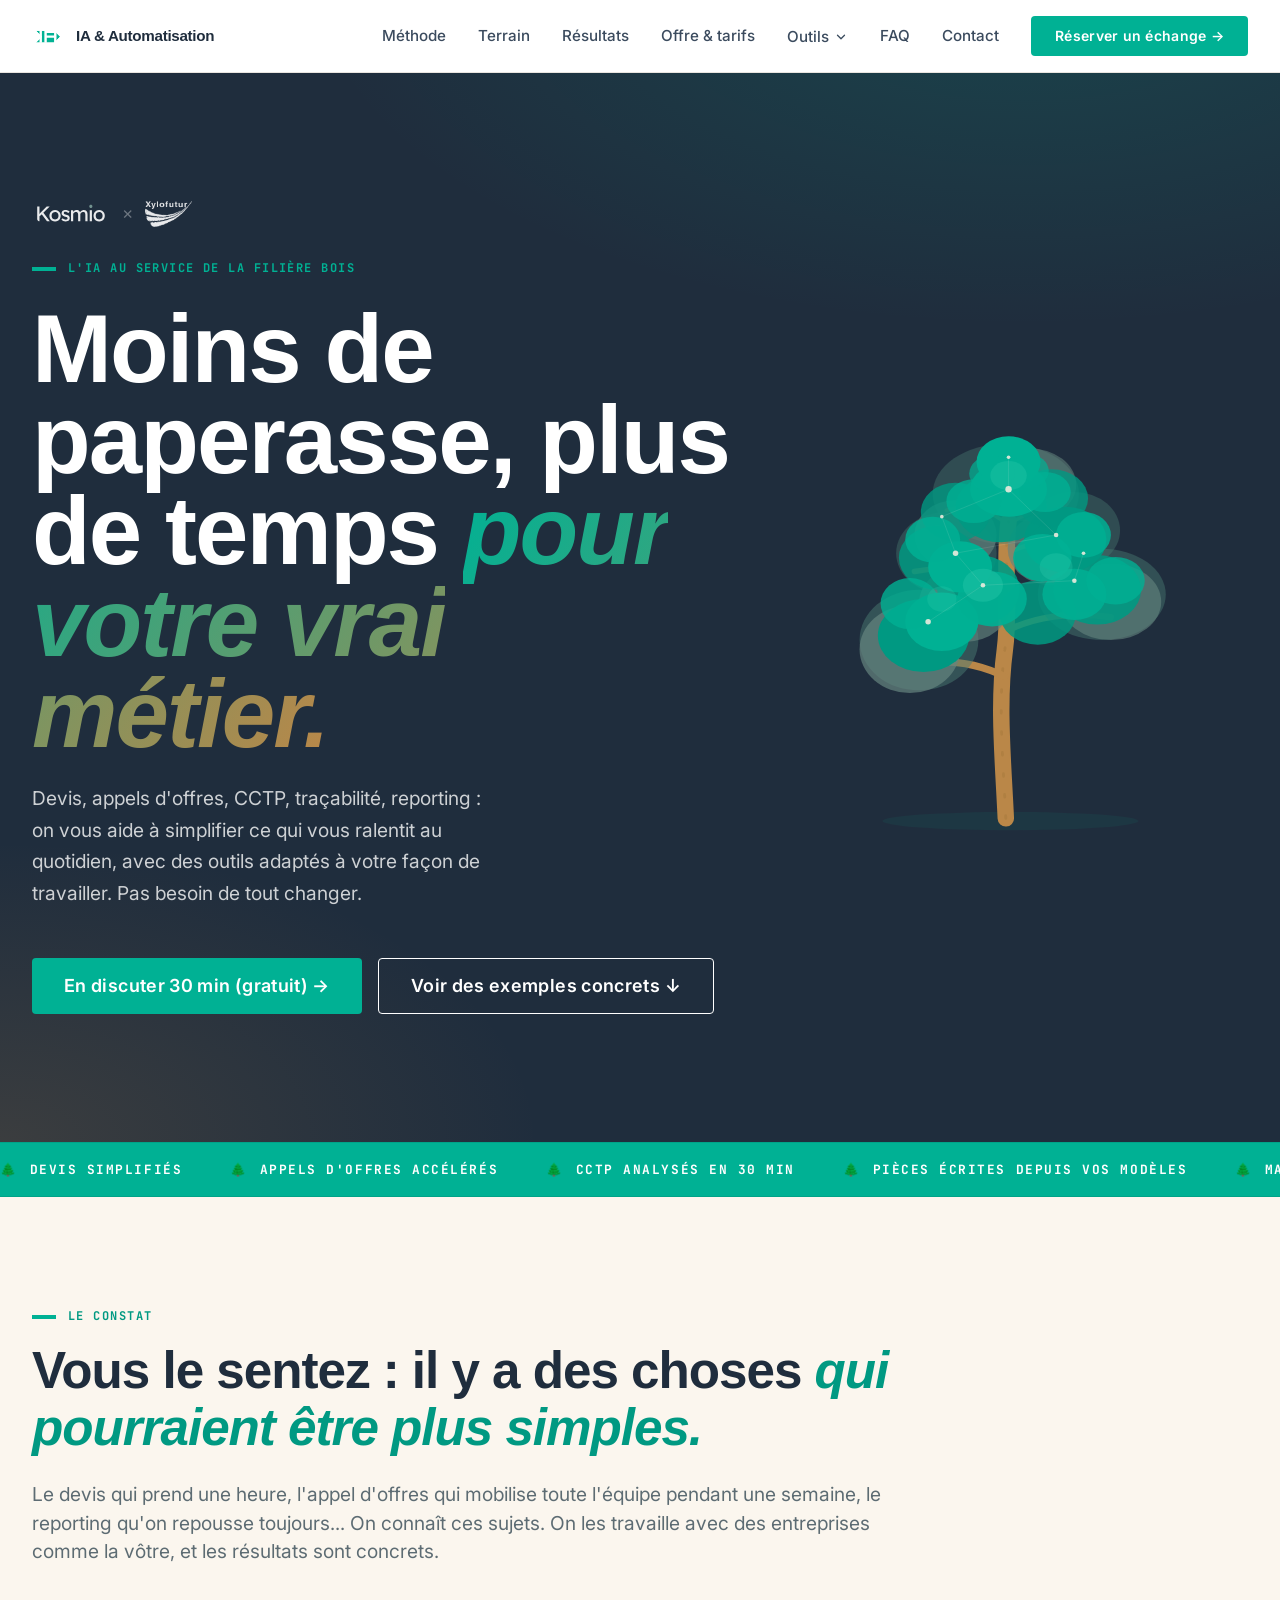
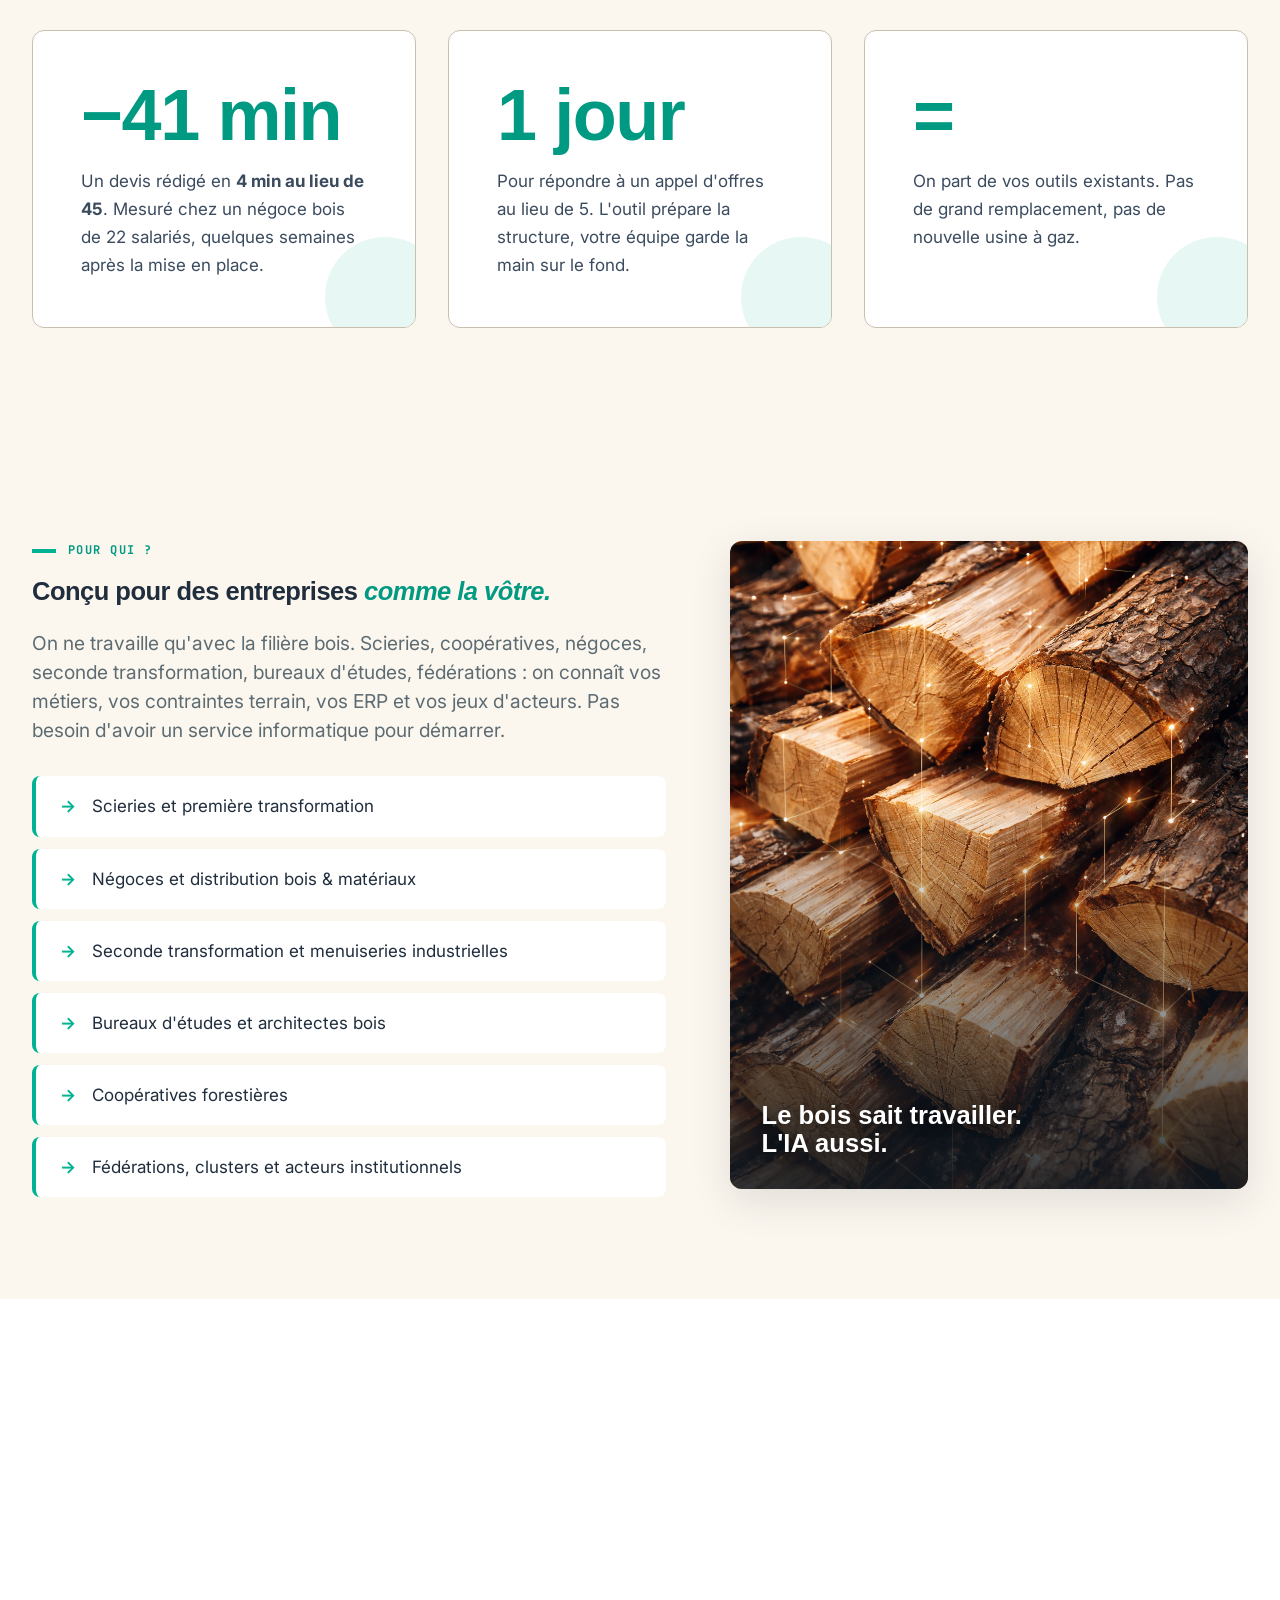
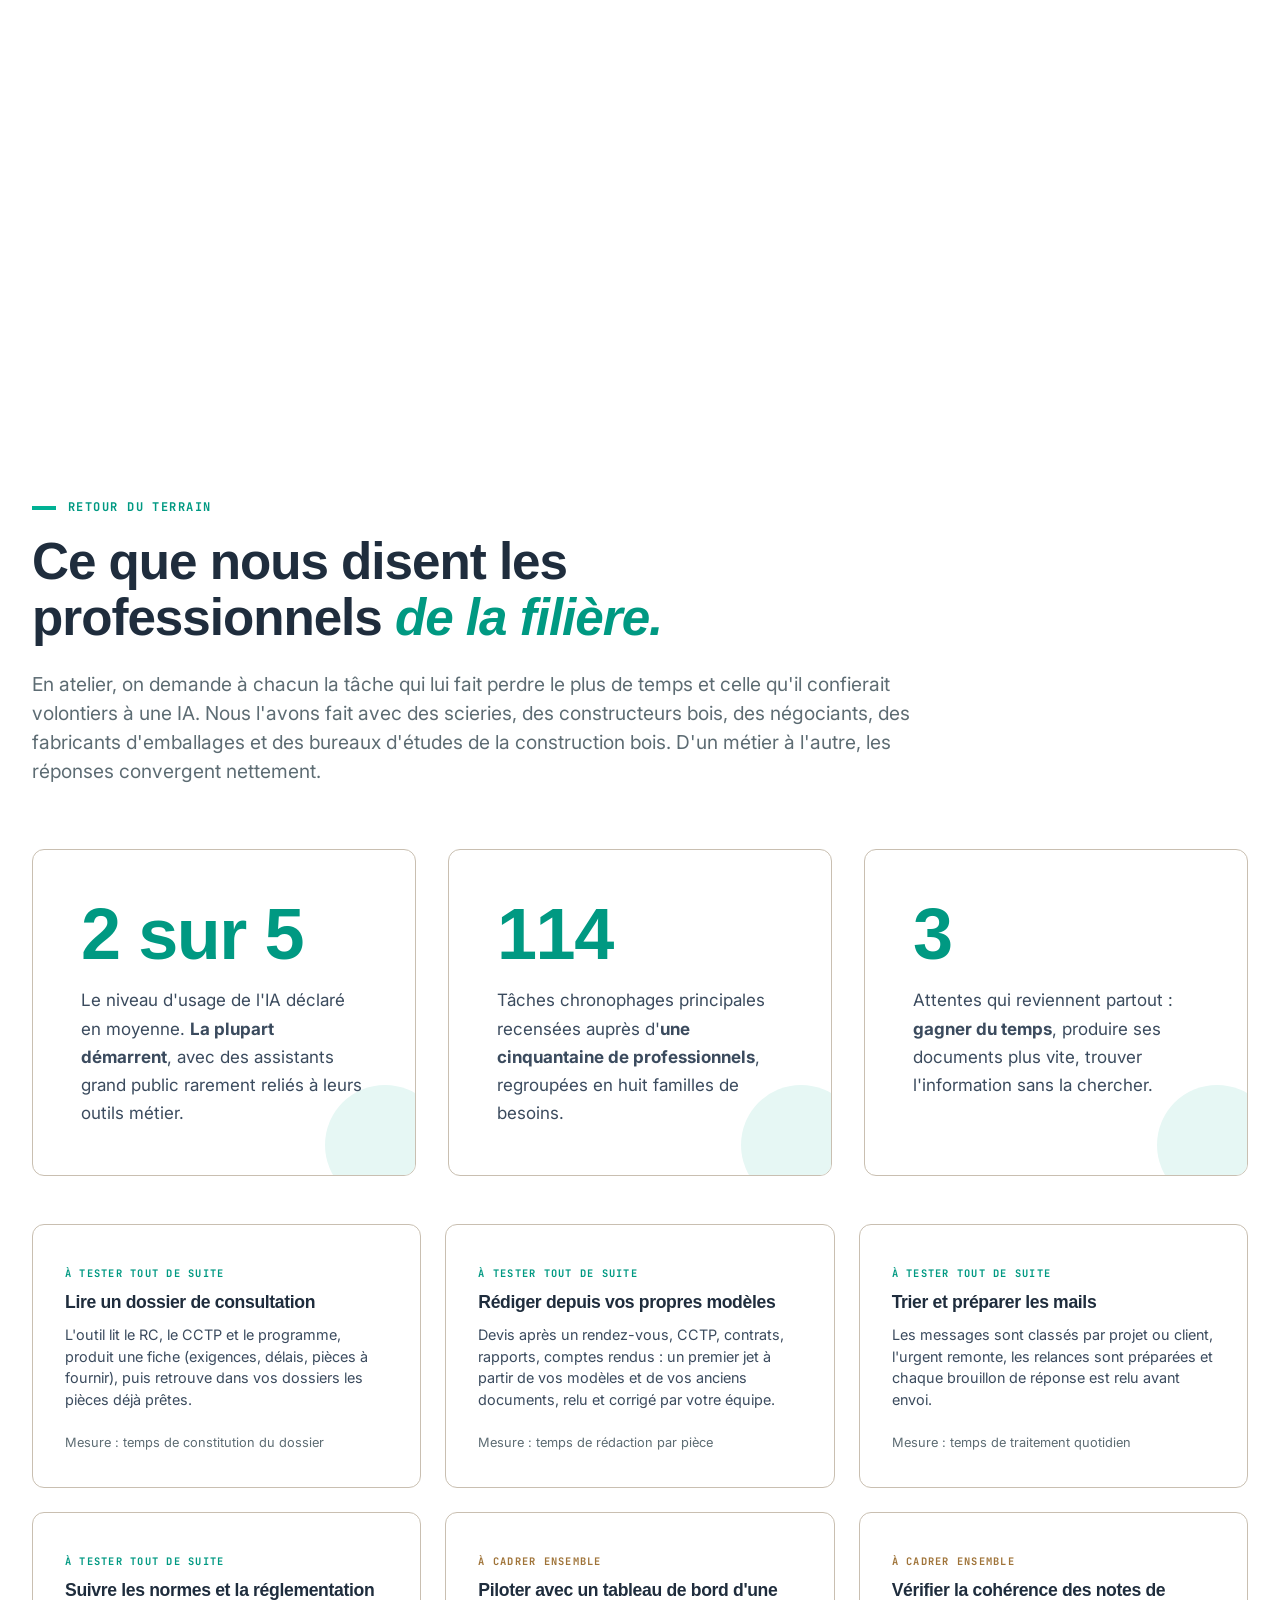
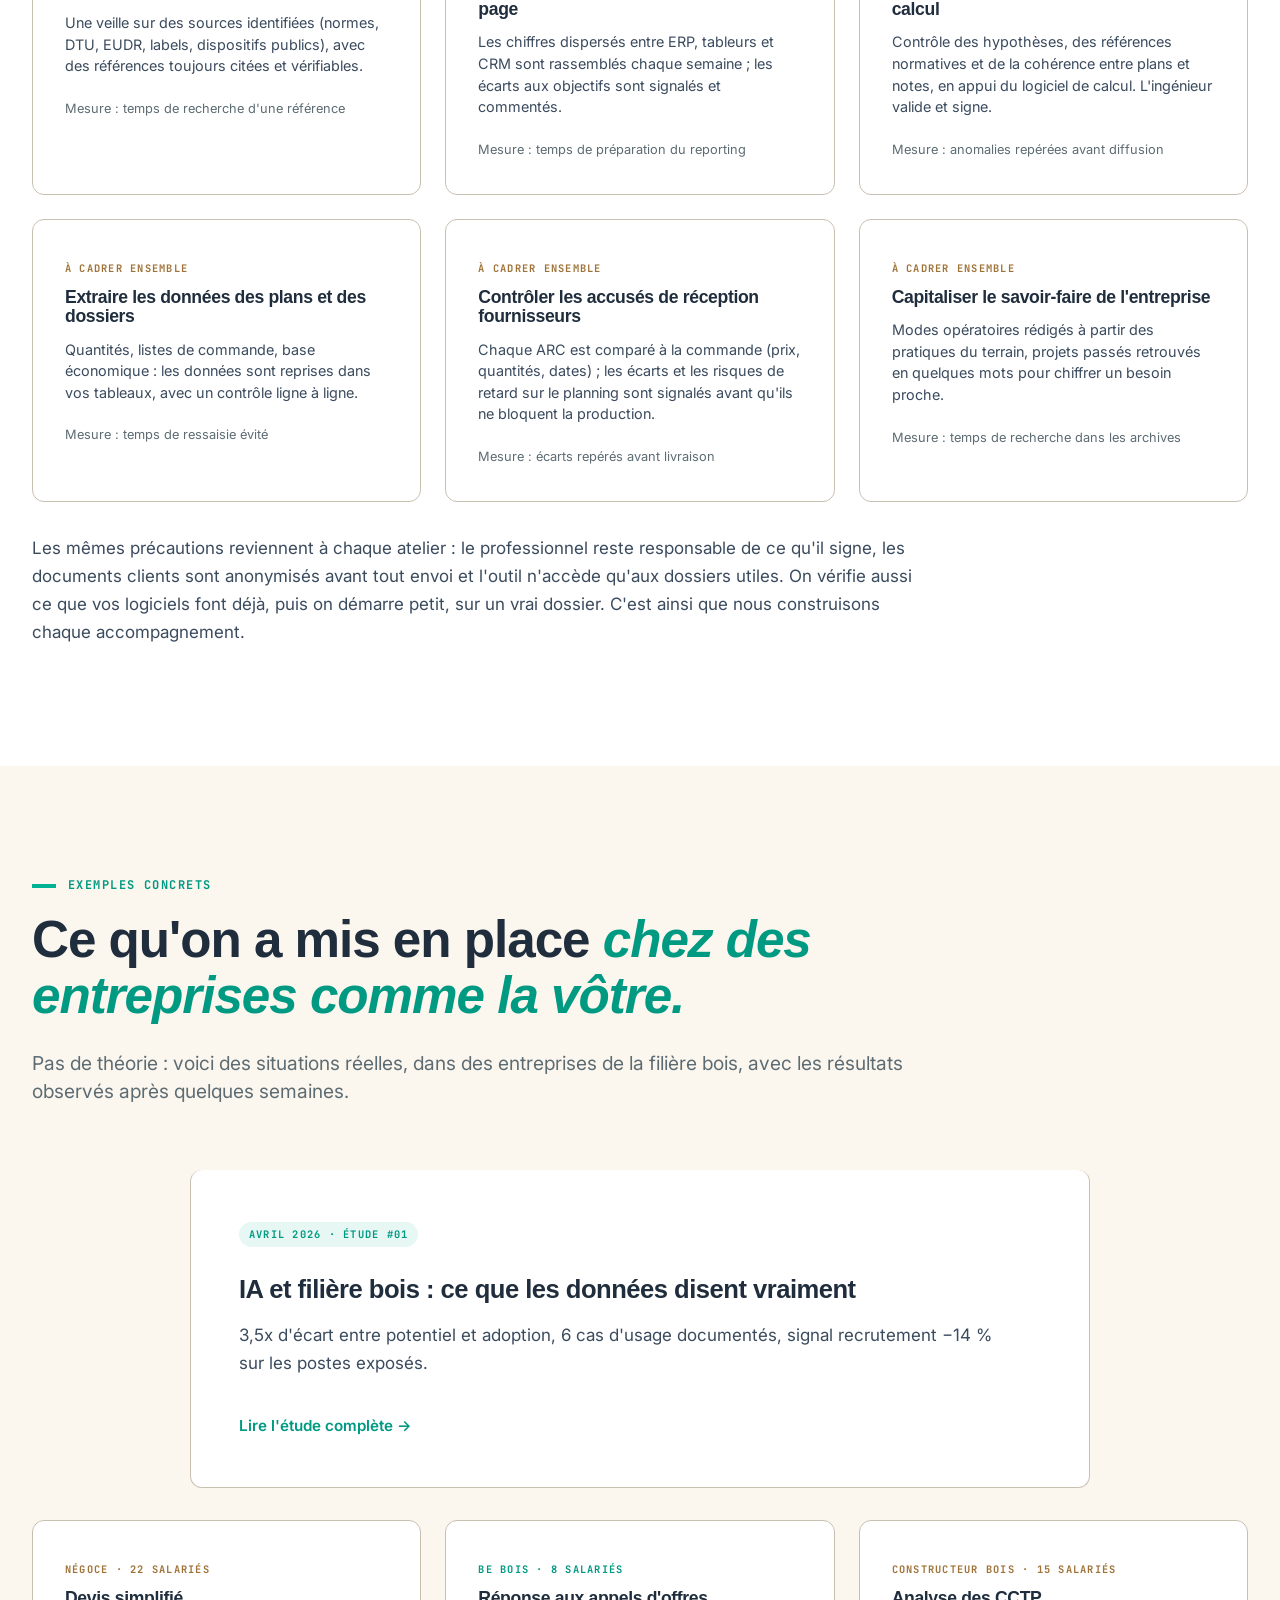
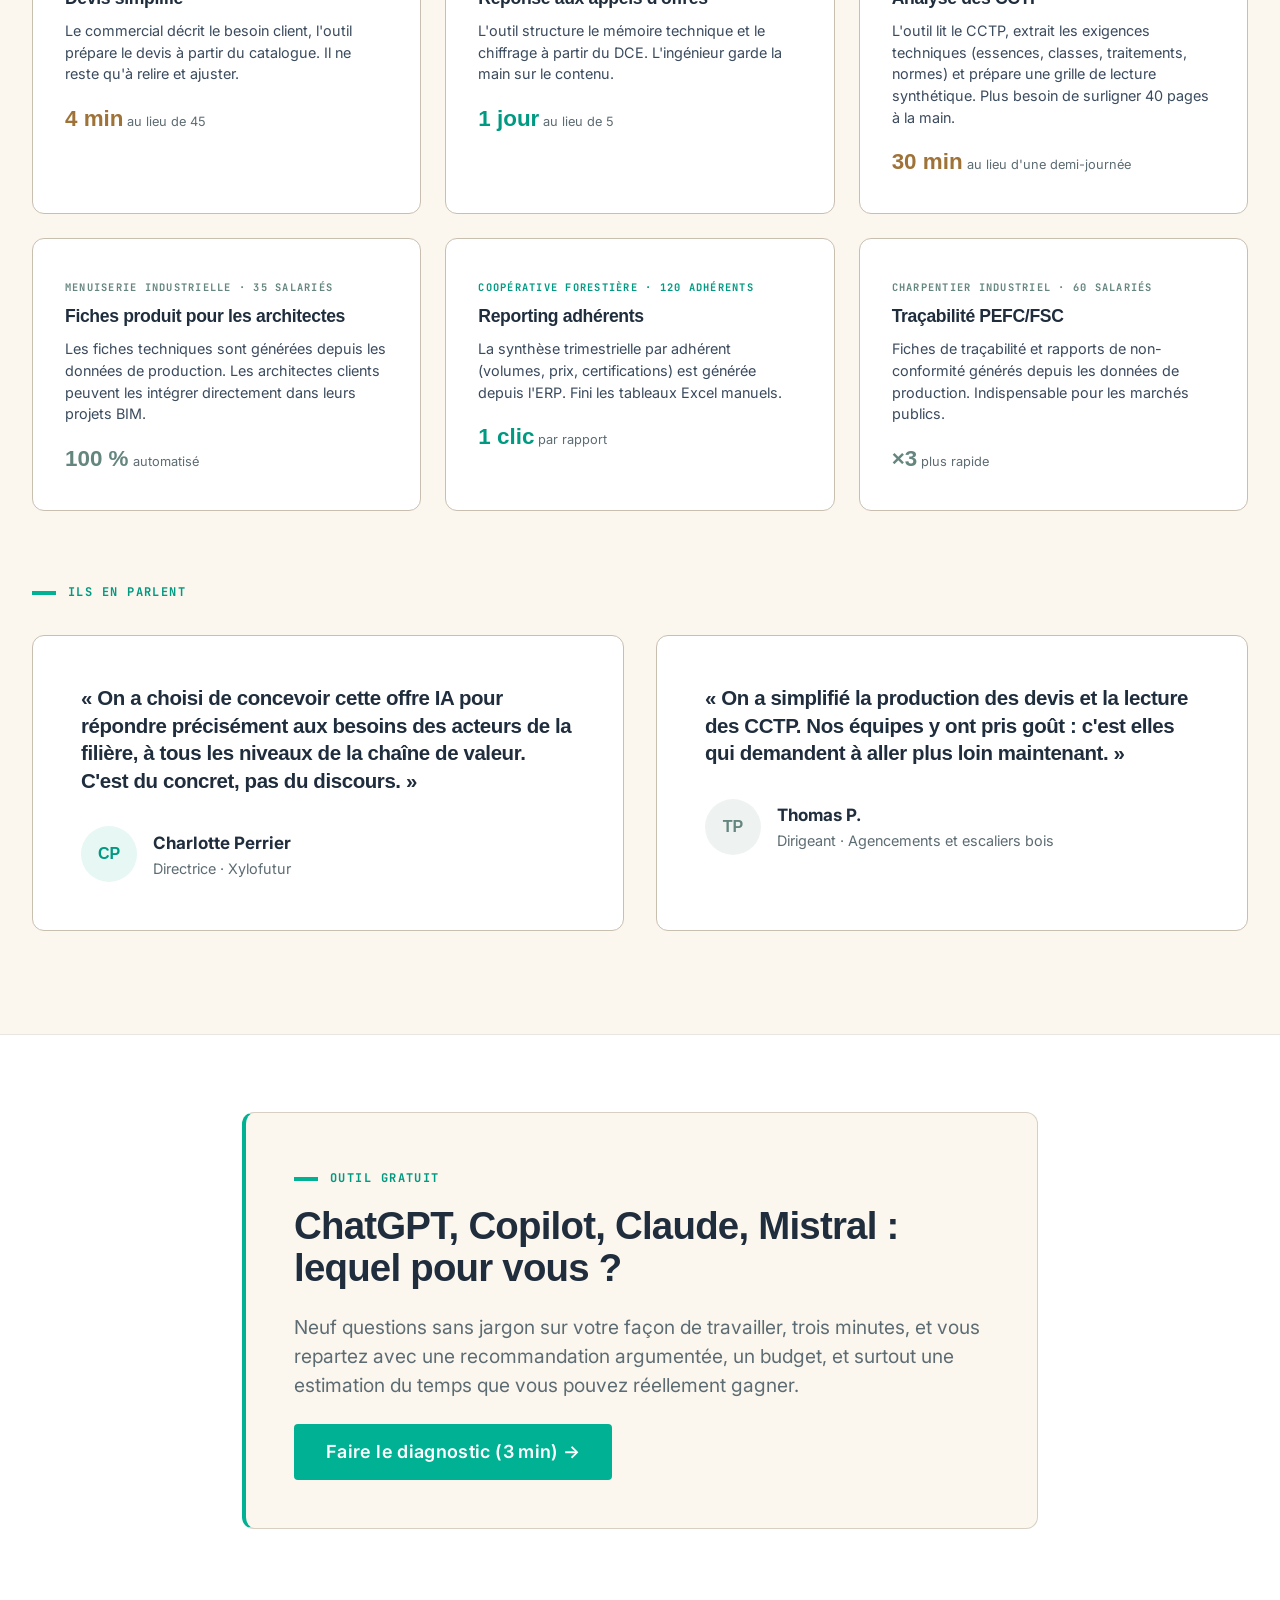
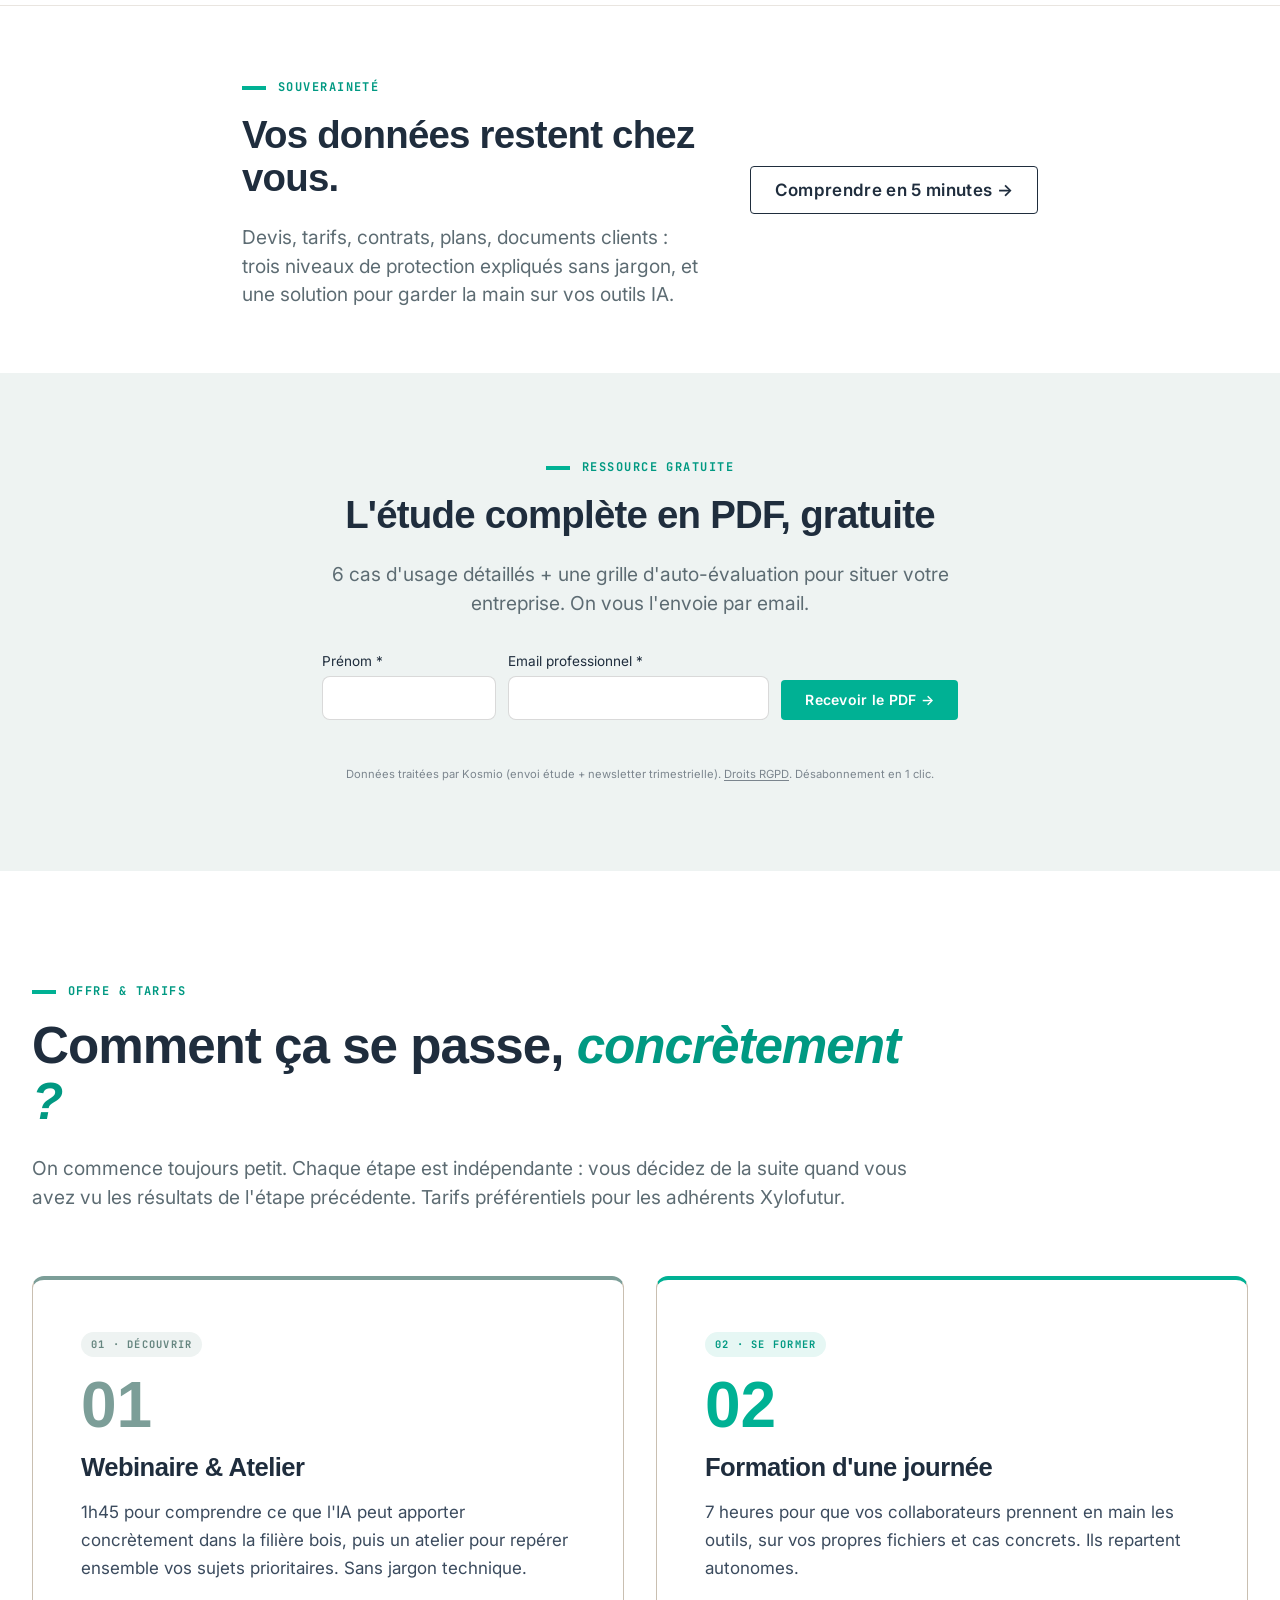
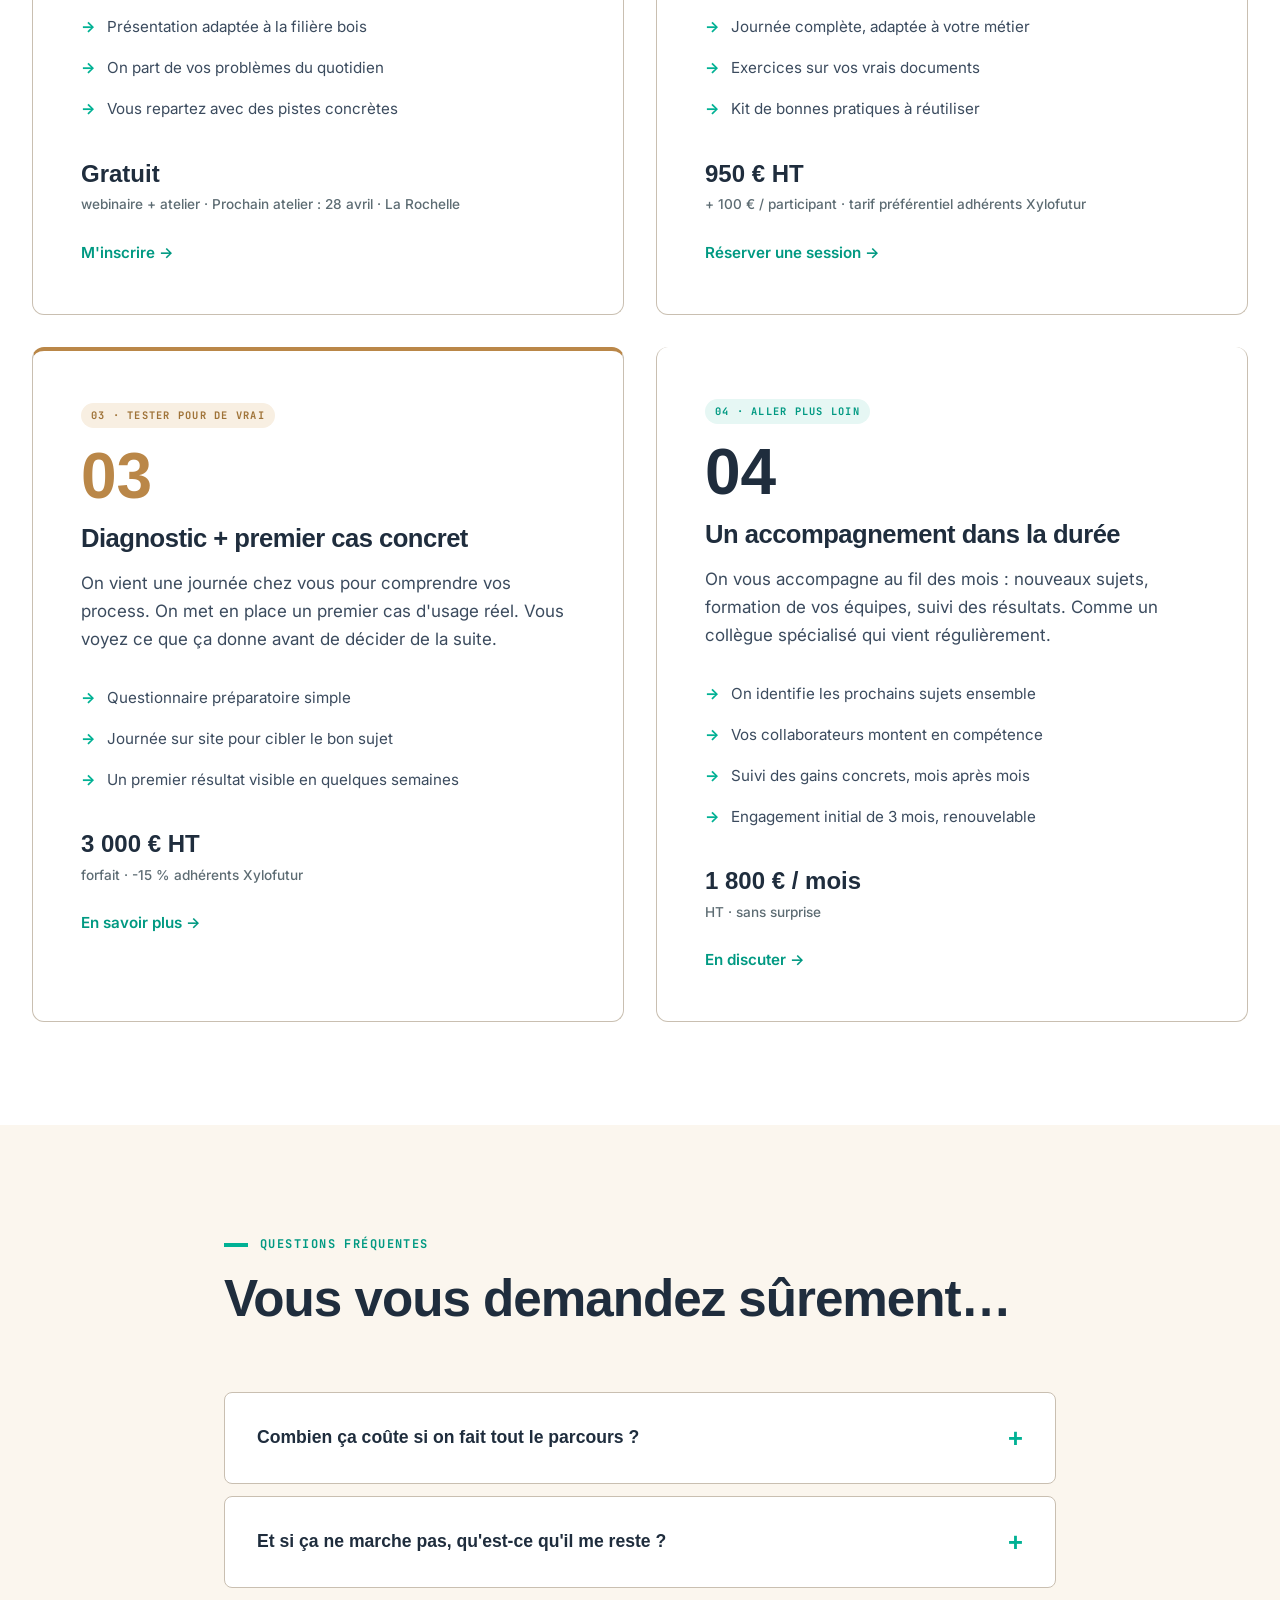
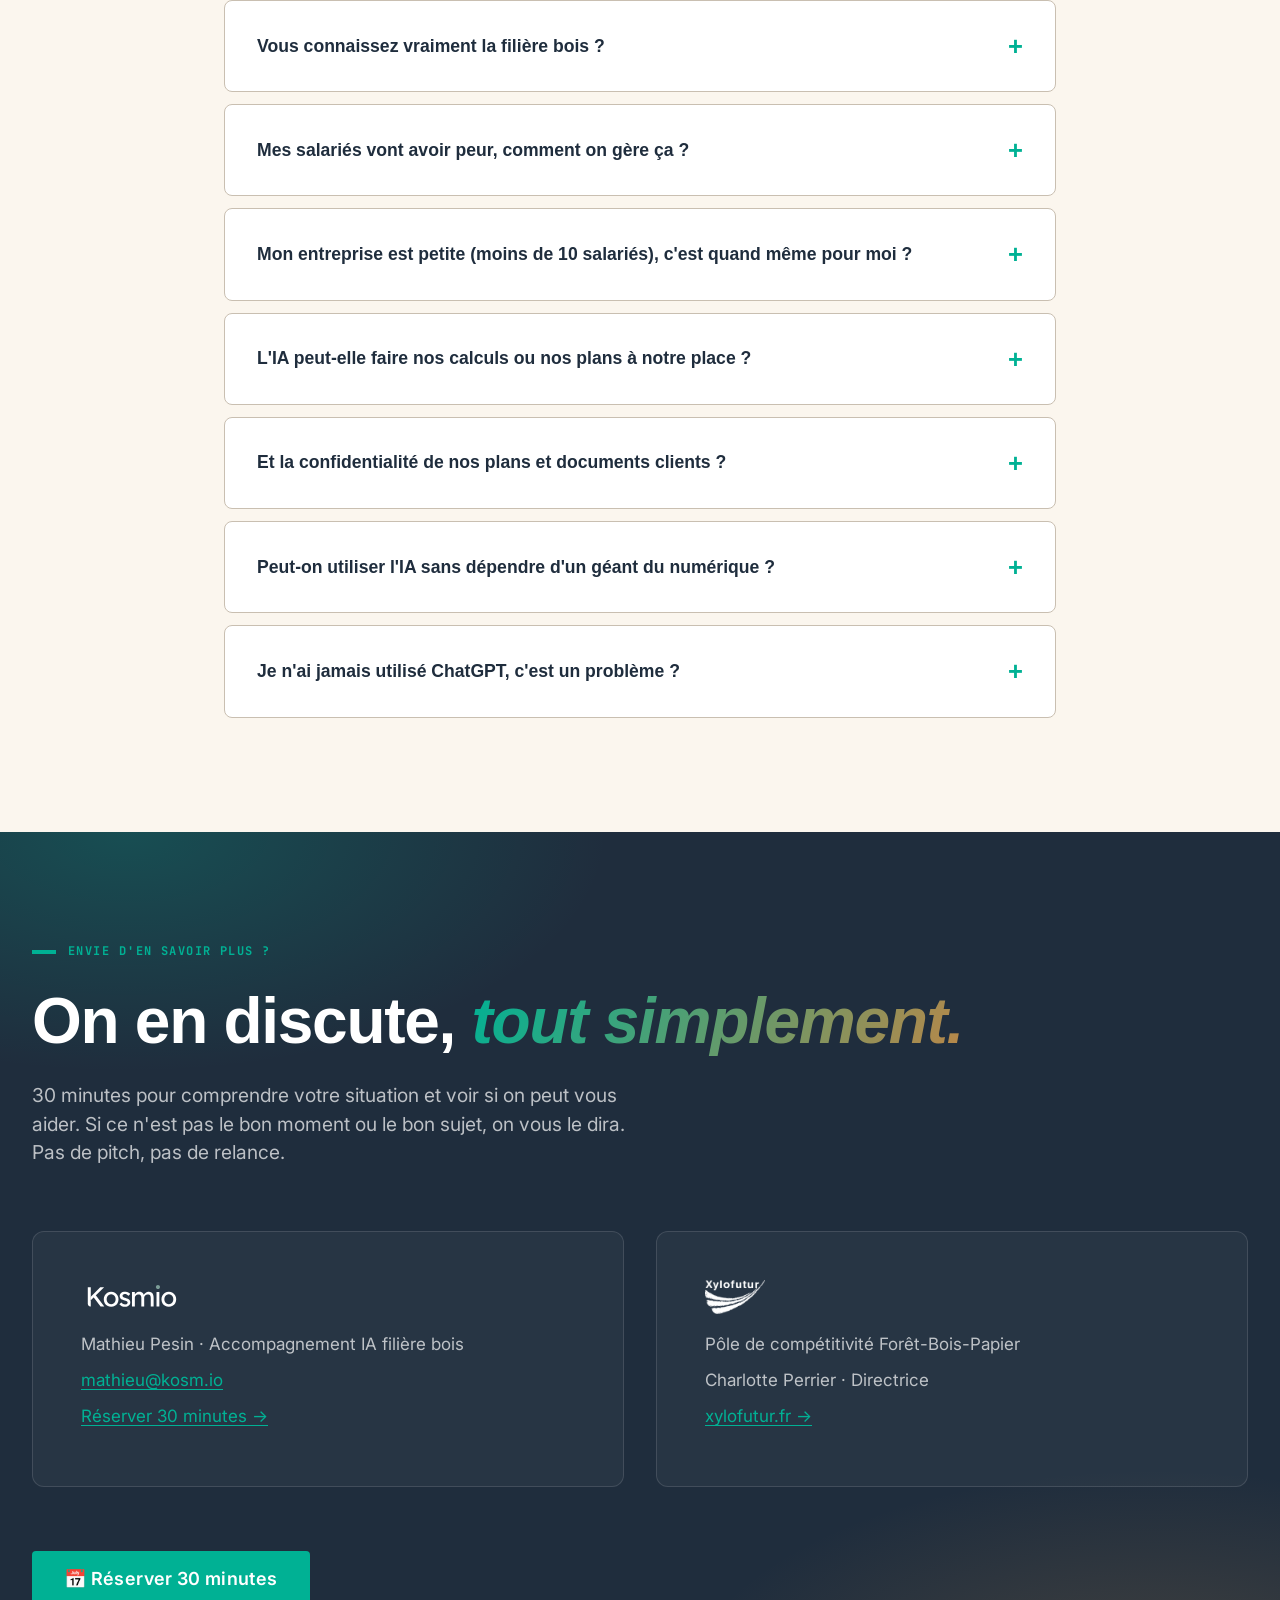
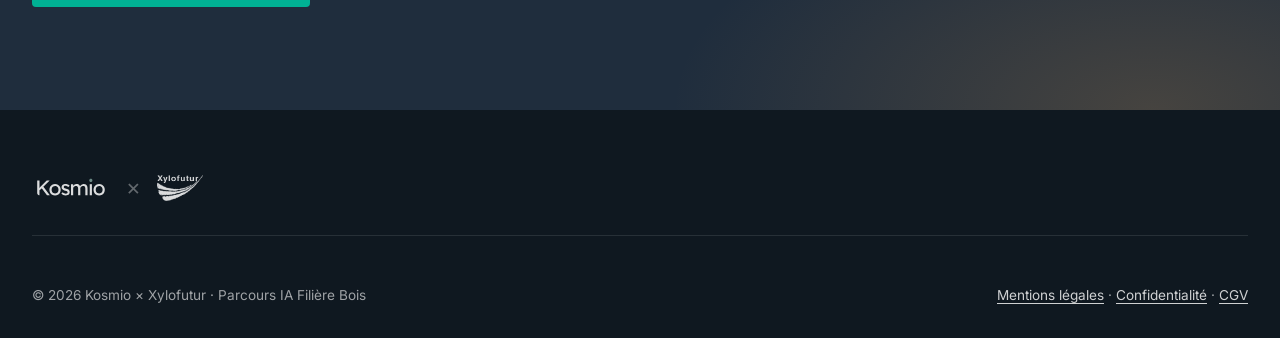
==== index.html @ 3b31ad5b "Menu Outils : Processotheque en dernier, apres Souverainete Co-Authored-By: Claude Opus 5.5 <noreply" ====
<!doctype html>
<html lang="fr">
<head>
<meta charset="utf-8" />
<meta name="viewport" content="width=device-width,initial-scale=1" />
<title>Parcours IA Filière Bois — Kosmio × Xylofutur</title>
<meta name="description" content="Vos devis en 4 min, vos appels d'offres en 1 jour. Un parcours IA en 4 étapes pour la filière bois : comprendre, former, diagnostiquer, déployer — sans jargon, à votre rythme, avec un ROI mesurable." />

<!-- OG / LinkedIn -->
<meta property="og:type" content="website" />
<meta property="og:title" content="Parcours IA Filière Bois — Kosmio × Xylofutur" />
<meta property="og:description" content="Vos devis en 4 min, vos appels d'offres en 1 jour. Un parcours IA concret pour les entreprises de la filière bois." />
<meta property="og:url" content="https://ia-automatisation.kosm.io/" />
<meta property="og:image" content="https://ia-automatisation.kosm.io/assets/og-cover.png" />
<meta property="og:locale" content="fr_FR" />
<meta name="twitter:card" content="summary_large_image" />
<link rel="canonical" href="https://ia-automatisation.kosm.io/" />

<!-- Favicon -->
<link rel="icon" href="assets/favicon.svg" type="image/svg+xml" />

<!-- Fonts -->
<link rel="preconnect" href="https://fonts.googleapis.com">
<link rel="preconnect" href="https://fonts.gstatic.com" crossorigin>
<link rel="stylesheet" href="https://fonts.googleapis.com/css2?family=Inter:wght@400;500;600;700&family=JetBrains+Mono:wght@600;700&display=swap">

<link rel="stylesheet" href="design-system/tokens.css" />
<style>
  /* ============ Layout helpers ============ */
  .wrap { max-width: var(--container-xl); margin-inline:auto; padding-inline: var(--gutter-mobile); }
  @media (min-width:768px){ .wrap{ padding-inline: var(--gutter-tablet);} }
  @media (min-width:1024px){ .wrap{ padding-inline: var(--gutter-desktop);} }

  /* ============ Header ============ */
  header.site {
    position: sticky; top:0; z-index:50;
    background: rgba(255,255,255,0.85);
    backdrop-filter: saturate(180%) blur(12px);
    border-bottom: 1px solid rgba(201,191,177,0.4);
  }
  header.site .wrap { display:flex; align-items:center; justify-content:space-between; height:72px; }
  .brand { display:flex; align-items:center; gap:var(--space-3); text-decoration:none;}
  .brand-logo { height:32px; width:auto; display:block; }
  .brand-name { font-family:var(--font-display); font-weight:700; font-size:.95rem; color:var(--ink-900); letter-spacing:var(--tracking-tight); }

  /* ============ SR only ============ */
  .sr-only { position:absolute; width:1px; height:1px; padding:0; margin:-1px; overflow:hidden; clip:rect(0,0,0,0); white-space:nowrap; border:0; }

  /* ============ Sticky CTA mobile ============ */
  .sticky-cta {
    position:fixed; bottom:0; left:0; right:0; z-index:40;
    background: var(--ink-900); padding: var(--space-3) var(--space-4);
    transform: translateY(100%); transition: transform .3s var(--ease-out);
    display:flex; justify-content:center; align-items:center;
    box-shadow: 0 -4px 20px rgba(0,0,0,0.15);
  }
  .sticky-cta.visible { transform: translateY(0); }
  .sticky-cta .btn { width:100%; max-width:400px; justify-content:center; }
  @media (min-width:1024px){ .sticky-cta { display:none; } }

  /* ============ Cas d'usage grid ============ */
  .uc-grid {
    display:grid; gap:var(--space-5);
    grid-template-columns: 1fr;
  }
  @media (min-width:600px){ .uc-grid { grid-template-columns: repeat(2, 1fr); } }
  @media (min-width:1000px){ .uc-grid { grid-template-columns: repeat(3, 1fr); } }
  .uc-card {
    background:#fff; border:1px solid var(--grey-300); border-radius:var(--radius-lg);
    padding:var(--space-6);
    transition: transform .3s var(--ease-out), box-shadow .3s var(--ease-out);
  }
  .uc-card:hover { transform:translateY(-3px); box-shadow:var(--shadow-md); }
  .uc-card__label {
    font-family:var(--font-mono); font-size:.65rem; font-weight:700;
    text-transform:uppercase; letter-spacing:var(--tracking-mono);
  }
  .uc-card__title {
    font-family:var(--font-display); font-size:1.1rem; font-weight:700;
    margin:var(--space-2) 0 var(--space-3);
  }
  .uc-card__desc {
    font-size:.9rem; color:var(--ink-700); line-height:1.5;
    margin:0 0 var(--space-4);
  }
  .uc-card__metric {
    font-family:var(--font-display); font-weight:700; font-size:1.4rem;
  }
  .uc-card__unit { font-size:.8rem; color:var(--grey-600); }

  /* ============ Testimonial grid inside proof ============ */
  @media (min-width:900px){ .testimonial-grid { grid-template-columns: 1fr 1fr !important; } }

  /* ============ HERO ============ */
  .hero {
    position:relative; overflow:hidden;
    background: radial-gradient(1200px 600px at 80% -10%, rgba(0,177,148,0.18), transparent 60%),
                radial-gradient(900px 500px at 0% 100%, rgba(186,135,72,0.18), transparent 60%),
                var(--ink-900);
    color: var(--white);
    padding-block: clamp(4rem, 10vw, 9rem);
  }
  .hero .wrap { position:relative; z-index:2; display:grid; gap:var(--space-7); grid-template-columns:1fr;}
  @media (min-width:1024px){ .hero .wrap { grid-template-columns: 1.4fr .9fr; align-items:center;} }
  .hero .eyebrow { color: var(--xf-green-500); }
  .hero .eyebrow::before { background: var(--xf-green-500); }
  .hero-logos { display:flex; align-items:center; gap:var(--space-3); margin-bottom:var(--space-5); }
  .hero-logos img { height:26px; width:auto; display:block; opacity:.9; }
  .hero-logos .x { color: rgba(255,255,255,0.35); font-size:.85rem; }
  .hero h1 {
    color: var(--white);
    font-size: var(--text-display-1);
    line-height: var(--lh-display);
    letter-spacing: var(--tracking-tight);
    margin: var(--space-5) 0 var(--space-5);
  }
  .hero h1 em {
    font-style: italic;
    color: var(--xf-green-500);
    background: linear-gradient(120deg, var(--xf-green-500), var(--xf-gold-500));
    -webkit-background-clip: text; background-clip: text; -webkit-text-fill-color: transparent;
  }
  .hero p.lead {
    font-size: var(--text-lead);
    color: rgba(255,255,255,0.78);
    max-width: 38ch;
    margin: 0 0 var(--space-7);
  }
  .hero .ctas { display:flex; flex-wrap:wrap; gap:var(--space-4);}
  .hero .signature { margin-top: var(--space-7); font-family:var(--font-mono); font-size:.75rem; color: rgba(255,255,255,0.55); letter-spacing:var(--tracking-mono); text-transform:uppercase;}
  .hero .signature b { color: var(--xf-gold-500); }

  /* ===== Tree art ===== */
  .tree {
    position: relative; width:100%; aspect-ratio: 1/1; max-width:480px; margin-inline:auto;
  }
  .tree svg { width:100%; height:100%; overflow: visible;}
  .leaf {
    transform-origin: center;
    animation: sway 8s var(--ease-in-out) infinite;
  }
  .leaf:nth-child(2n){ animation-duration: 10s; animation-delay:-2s;}
  .leaf:nth-child(3n){ animation-duration: 12s; animation-delay:-4s;}
  .leaf:nth-child(5n){ animation-duration: 9s; animation-delay:-1s;}
  @keyframes sway {
    0%,100% { transform: translateY(0) rotate(0); }
    50%     { transform: translateY(-4px) rotate(1.5deg); }
  }

  /* ============ Marquee ============ */
  .marquee {
    background: var(--xf-green-500); color:#fff;
    padding: var(--space-4) 0;
    overflow:hidden; border-block: 1px solid rgba(0,0,0,0.08);
  }
  .marquee__track {
    display:flex; gap: var(--space-7); white-space:nowrap;
    animation: scroll 35s linear infinite;
    font-family: var(--font-mono); font-weight:700; text-transform:uppercase; letter-spacing: var(--tracking-mono); font-size:.8rem;
  }
  .marquee__track span::before { content:"🌲"; margin-right: var(--space-3); }
  @keyframes scroll { from{transform:translateX(0)} to{transform:translateX(-50%)} }

  /* ============ Sections common ============ */
  section { padding-block: clamp(4rem, 8vw, 8rem); }
  .section-head { max-width: 56rem; margin-bottom: var(--space-8); }
  .section-head h2 { font-size: var(--text-h1); margin-top: var(--space-4); }
  .section-head h2 em, h2 em { font-style: italic; color: var(--xf-green-600); }
  .level-card--featured { /* same size as others in 2x2 grid */ }

  /* ============ Accroche souveraineté ============ */
  .teaser { display:grid; gap: var(--space-5); align-items:center; }
  @media (min-width:768px){ .teaser { grid-template-columns: 1fr auto; gap: var(--space-7); } }
  .teaser .btn { justify-self:start; white-space:nowrap; }

  /* ============ Stats (pourquoi maintenant) ============ */
  .why { background: var(--xf-sand-100); }
  .stats { display:grid; gap: var(--space-6); grid-template-columns:1fr; }
  @media (min-width:768px){ .stats { grid-template-columns: repeat(3, 1fr);} }
  .stat {
    background:#fff; border:1px solid var(--grey-300); border-radius: var(--radius-lg);
    padding: var(--space-7); position:relative; overflow:hidden;
    transition: transform .3s var(--ease-out), box-shadow .3s var(--ease-out);
  }
  .stat:hover { transform: translateY(-4px); box-shadow: var(--shadow-lg); }
  .stat::after {
    content:""; position:absolute; right:-30px; bottom:-30px; width:120px;height:120px;
    background: var(--xf-green-50); border-radius:50%;
  }
  .stat .num {
    font-family: var(--font-display); font-weight:700; color: var(--xf-green-600);
    font-size: clamp(3rem, 6vw, 4.5rem); line-height:1; letter-spacing: var(--tracking-tight);
    position:relative; z-index:1;
  }
  .stat p { position:relative; z-index:1; color: var(--ink-700); margin: var(--space-4) 0 0;}

  /* ============ Levels ============ */
  .levels-grid { display:grid; gap: var(--space-6); grid-template-columns:1fr; }
  @media (min-width:768px){ .levels-grid { grid-template-columns: repeat(2, 1fr);} }
  .level-card {
    background:#fff;
    transition: transform .35s var(--ease-out), box-shadow .35s var(--ease-out);
  }
  .level-card .badge {
    display:inline-block; padding: 4px 10px; border-radius: var(--radius-pill);
    font-family: var(--font-mono); font-size:.65rem; font-weight:700; text-transform:uppercase;
    letter-spacing: var(--tracking-mono); margin-bottom: var(--space-4);
    background: var(--xf-green-50); color: var(--xf-green-600);
  }
  .level-card[data-level="1"] .badge { background: var(--km-sage-50); color: var(--km-sage-600); }
  .level-card[data-level="3"] .badge { background: var(--xf-gold-50); color: var(--xf-gold-600); }
  .level-card h3 { font-size: var(--text-h3); margin-bottom: var(--space-3); }
  .level-card p { color: var(--ink-700); margin-bottom: var(--space-5);}
  .level-card .price { font-family: var(--font-display); font-weight:700; font-size: 1.5rem; color: var(--ink-900);}
  .level-card .price small { font-family: var(--font-body); font-weight:500; font-size:.85rem; color: var(--grey-600); display:block;}
  .level-card ul { list-style:none; padding:0; margin: var(--space-5) 0; }
  .level-card ul li { display:flex; align-items:flex-start; gap:var(--space-3); padding:var(--space-2) 0; color: var(--ink-700); font-size:.95rem;}
  .level-card ul li::before { content:"→"; flex:none; color: var(--xf-green-500); font-weight:700;}
  .level-card .cta { margin-top: var(--space-5); display:inline-flex; align-items:center; gap:var(--space-3);
                     color: var(--xf-green-600); font-weight:600; text-decoration:none; font-size:.95rem;}
  .level-card .cta:hover { color: var(--xf-green-500); }

  /* ============ Pour qui ============ */
  .for-who { background: var(--xf-sand-100); }
  .for-who .grid { display:grid; gap: var(--space-8); grid-template-columns:1fr; align-items:center;}
  @media (min-width:900px){ .for-who .grid { grid-template-columns: 1.1fr .9fr;} }
  .for-who ul { list-style:none; padding:0; margin: var(--space-6) 0 0; display:grid; gap: var(--space-3);}
  .for-who li { display:flex; gap:var(--space-4); align-items:center; padding: var(--space-4) var(--space-5); background:#fff; border-radius: var(--radius-md); border-left: 4px solid var(--xf-green-500); }
  .for-who li::before { content:"→"; color: var(--xf-green-500); font-weight:700;}
  .for-who li sup { font-size: 0.65em; vertical-align: super; line-height: 0; margin: 0 1px 0 0; }
  .for-who .visual {
    aspect-ratio: 4/5; border-radius: var(--radius-lg);
    background-image: url('assets/bois-ia.png');
    background-size: cover; background-position: center;
    position:relative; overflow:hidden;
    box-shadow: var(--shadow-lg);
  }
  .for-who .visual::after {
    content:""; position:absolute; inset:0;
    background: linear-gradient(180deg, rgba(15,24,32,0) 40%, rgba(15,24,32,0.85) 100%);
  }
  .for-who .visual span {
    position:absolute; z-index:2; bottom: var(--space-6); left: var(--space-6); right: var(--space-6);
    color:#fff; font-family: var(--font-display); font-size: 1.6rem; font-weight:700; line-height:1.1;
    text-shadow: 0 2px 12px rgba(0,0,0,0.5);
  }

  /* ============ Méthode 4 étapes ============ */
  .steps { display:grid; gap: var(--space-5); grid-template-columns:1fr; }
  @media (min-width:768px){ .steps { grid-template-columns: repeat(2, 1fr);} }
  @media (min-width:1100px){ .steps { grid-template-columns: repeat(4, 1fr);} }
  .step {
    background:#fff; border:1px solid var(--grey-300); border-radius: var(--radius-lg);
    padding: var(--space-6); position:relative; overflow:hidden;
    transition: transform .3s var(--ease-out);
  }
  .step:hover { transform: translateY(-4px); }
  .step .num {
    font-family: var(--font-mono); font-size:.75rem; font-weight:700; color: var(--xf-green-600);
    letter-spacing: var(--tracking-mono);
  }
  .step h4 { font-family: var(--font-display); font-size:1.25rem; margin: var(--space-3) 0 var(--space-3);}
  .step p { color: var(--ink-700); font-size: .95rem; margin:0;}
  .step .ico { font-size: 2rem; margin-bottom: var(--space-3); display:block;}

  /* ============ Témoignage ============ */
  .testimonial { background: var(--xf-sand-100); }
  .testimonial .grid { display:grid; gap: var(--space-6); grid-template-columns:1fr; margin-top: var(--space-7);}
  @media (min-width: 900px){ .testimonial .grid { grid-template-columns: 1fr 1fr; gap: var(--space-7);} }
  .testimonial .card {
    background:#fff; border:1px solid var(--grey-300); border-radius: var(--radius-lg);
    padding: var(--space-7);
    display:flex; flex-direction:column;
    transition: transform .3s var(--ease-out), box-shadow .3s var(--ease-out);
  }
  .testimonial .card:hover { transform: translateY(-4px); box-shadow: var(--shadow-lg);}
  .testimonial .quote {
    font-family: var(--font-display); font-weight:700;
    font-size: clamp(1.15rem, 1.6vw, 1.4rem);
    line-height: 1.35; letter-spacing: var(--tracking-tight);
    flex: 1; margin: 0 0 var(--space-6);
  }
  .testimonial .quote::before { content:"« "; color: var(--xf-green-500);}
  .testimonial .quote::after  { content:" »"; color: var(--xf-green-500);}
  .testimonial .who { display:flex; align-items:center; gap: var(--space-4);}
  .testimonial .avatar { width:56px;height:56px;border-radius:50%; background: linear-gradient(135deg, var(--xf-gold-500), var(--km-sage-500)); flex:none;}
  .testimonial .who b { display:block; }
  .testimonial .who span { color: var(--grey-600); font-size:.9rem;}

  /* ============ FAQ ============ */
  .faq { background: var(--xf-sand-100); }
  .faq details {
    background:#fff; border:1px solid var(--grey-300); border-radius: var(--radius-md);
    padding: var(--space-5) var(--space-6); margin-bottom: var(--space-3); cursor:pointer;
    transition: border-color .2s ease;
  }
  .faq details[open]{ border-color: var(--xf-green-500); }
  .faq summary { font-family: var(--font-display); font-weight:700; font-size: 1.1rem; list-style:none; display:flex; justify-content:space-between; align-items:center; gap:var(--space-4);}
  .faq summary::-webkit-details-marker { display:none; }
  .faq summary::after { content:"+"; font-size: 1.6rem; color: var(--xf-green-500); transition: transform .3s ease;}
  .faq details[open] summary::after { transform: rotate(45deg); }
  .faq details p { margin: var(--space-4) 0 0; color: var(--ink-700); }

  /* ============ CTA final ============ */
  .final {
    background:
      radial-gradient(800px 400px at 90% 100%, rgba(186,135,72,0.25), transparent 60%),
      radial-gradient(800px 400px at 10% 0%, rgba(0,177,148,0.25), transparent 60%),
      var(--ink-900);
    color:#fff;
  }
  .final h2 { color:#fff; font-size: var(--text-display-2); }
  .final .grid { display:grid; gap: var(--space-6); grid-template-columns:1fr; margin-top: var(--space-8);}
  @media (min-width:768px){ .final .grid { grid-template-columns: 1fr 1fr;} }
  .contact-card {
    background: rgba(255,255,255,0.04);
    border: 1px solid rgba(255,255,255,0.12);
    border-radius: var(--radius-lg);
    padding: var(--space-7);
  }
  .contact-card h3 { color:#fff; font-size: 1.4rem; margin-bottom: var(--space-3);}
  .contact-card p { color: rgba(255,255,255,0.7); margin: var(--space-2) 0;}
  .contact-card a { color: var(--xf-green-500);}
  .contact-logo { height: 34px; width:auto; display:block; margin-bottom: var(--space-4); }

  /* ============ Footer ============ */
  footer.site {
    background: #0f1820; color: rgba(255,255,255,0.6);
    padding: var(--space-8) 0 var(--space-6);
    font-size: .85rem;
  }
  footer.site .wrap { display:flex; flex-wrap:wrap; gap: var(--space-5); justify-content:space-between; align-items:center;}
  footer.site a { color: rgba(255,255,255,0.8);}
  .footer-brands { display:flex; align-items:center; gap: var(--space-4); width:100%; padding-bottom: var(--space-6); margin-bottom: var(--space-5); border-bottom: 1px solid rgba(255,255,255,0.1);}
  .footer-brands img { height: 26px; width:auto; display:block; opacity:.85; }
  .footer-brands .x { color: rgba(255,255,255,0.35); font-size: 1.1rem; }

  /* ============ Reveal on scroll ============ */
  .reveal { opacity:0; transform: translateY(20px); transition: opacity .8s var(--ease-out), transform .8s var(--ease-out);}
  .reveal.in { opacity:1; transform:none;}
</style>
<link rel="stylesheet" href="assets/site-nav.css?v=1" />
<script src="assets/site-nav.js?v=1" defer></script>
</head>
<body>

<header class="site">
  <div class="wrap">
    <a href="#" class="brand">
      <img src="assets/logo-white.svg" alt="IA & Automatisation" class="brand-logo">
      <span class="brand-name">IA &amp; Automatisation</span>
    </a>
    <nav class="primary" id="nav-primary" aria-label="Principal">
      <a href="#methode">Méthode</a>
      <a href="#terrain">Terrain</a>
      <a href="#etudes">Résultats</a>
      <a href="#offre">Offre &amp; tarifs</a>
      <div class="nav-dd">
        <button type="button" class="nav-dd__btn" aria-expanded="false" aria-controls="nav-outils">Outils<svg class="nav-dd__chev" width="14" height="14" viewBox="0 0 24 24" fill="none" stroke="currentColor" stroke-width="2.2" stroke-linecap="round" stroke-linejoin="round" aria-hidden="true"><polyline points="6 9 12 15 18 9"/></svg></button>
        <div class="nav-dd__menu" id="nav-outils">
          <a href="choix-ia.html"><span class="nav-dd__title">Quel outil IA&nbsp;?</span><span class="nav-dd__desc">Trouver l'abonnement adapté à vos usages</span></a>
          <a href="souverainete.html"><span class="nav-dd__title">Souveraineté</span><span class="nav-dd__desc">Vos outils IA sur un serveur à votre nom</span></a>
          <a href="https://processotheque.kosmio.dev/" target="_blank" rel="noopener"><span class="nav-dd__title">Processothèque <span class="nav-dd__ext" aria-hidden="true">↗</span></span><span class="nav-dd__desc">Le référentiel des processus métier de la filière bois</span></a>
        </div>
      </div>
      <a href="#faq">FAQ</a>
      <a href="#contact">Contact</a>
      <a class="btn btn--primary nav-cta" href="https://cal.com/kosmio/ia-automatisation" target="_blank" rel="noopener">Réserver un échange →</a>
    </nav>
    <button type="button" class="nav-toggle" aria-expanded="false" aria-controls="nav-primary" aria-label="Ouvrir le menu">
      <svg class="nav-toggle__open" width="24" height="24" viewBox="0 0 24 24" fill="none" stroke="currentColor" stroke-width="2" stroke-linecap="round" aria-hidden="true"><line x1="3" y1="6" x2="21" y2="6"/><line x1="3" y1="12" x2="21" y2="12"/><line x1="3" y1="18" x2="21" y2="18"/></svg>
      <svg class="nav-toggle__close" width="24" height="24" viewBox="0 0 24 24" fill="none" stroke="currentColor" stroke-width="2" stroke-linecap="round" aria-hidden="true"><line x1="6" y1="6" x2="18" y2="18"/><line x1="18" y1="6" x2="6" y2="18"/></svg>
    </button>
    <a class="btn btn--primary btn--sm header-cta" href="https://cal.com/kosmio/ia-automatisation" target="_blank" rel="noopener">Réserver un échange →</a>
  </div>
</header>

<!-- ============ HERO ============ -->
<section class="hero">
  <div class="wrap">
    <div>
      <div class="hero-logos" aria-hidden="true">
        <img src="assets/Logos-Kosmio-Xylofutur/logo-kosmio-blanc.svg" alt="">
        <span class="x">✕</span>
        <img src="assets/Logos-Kosmio-Xylofutur/logo-xylofutur-blanc-web.png" alt="">
      </div>
      <span class="eyebrow">L'IA au service de la filière bois</span>
      <h1>Moins de paperasse, plus de temps <em>pour votre vrai métier.</em></h1>
      <p class="lead">Devis, appels d'offres, CCTP, traçabilité, reporting : on vous aide à simplifier ce qui vous ralentit au quotidien, avec des outils adaptés à votre façon de travailler. Pas besoin de tout changer.</p>
      <div class="ctas">
        <a class="btn btn--primary btn--lg" href="https://cal.com/kosmio/ia-automatisation" target="_blank" rel="noopener">En discuter 30 min (gratuit) →</a>
        <a class="btn btn--secondary btn--lg" href="#etudes" style="color:#fff;border-color:#fff;">Voir des exemples concrets ↓</a>
      </div>
    </div>

    <div class="tree" aria-hidden="true">
      <svg viewBox="0 0 480 500" fill="none">
        <!-- Ombre au sol -->
        <ellipse cx="230" cy="488" rx="140" ry="10" fill="rgba(0,177,148,0.07)"/>

        <!-- Tronc — courbe organique épaisse -->
        <path d="M225 485 C222 420, 216 360, 224 300 C230 255, 222 210, 228 160" stroke="#BA8748" stroke-width="18" stroke-linecap="round"/>
        <path d="M225 485 C222 420, 216 360, 224 300 C230 255, 222 210, 228 160" stroke="#9F7338" stroke-width="3" stroke-linecap="round" stroke-dasharray="3 20" opacity="0.35"/>

        <!-- Branches principales -->
        <path d="M224 330 C200 318, 170 310, 130 315" stroke="#BA8748" stroke-width="8" stroke-linecap="round"/>
        <path d="M226 280 C255 265, 295 258, 340 265" stroke="#BA8748" stroke-width="7" stroke-linecap="round"/>
        <path d="M225 230 C198 215, 160 208, 125 215" stroke="#BA8748" stroke-width="6" stroke-linecap="round"/>
        <path d="M227 195 C252 182, 285 178, 315 185" stroke="#BA8748" stroke-width="5" stroke-linecap="round"/>
        <path d="M228 165 C210 148, 185 140, 160 148" stroke="#BA8748" stroke-width="4" stroke-linecap="round"/>
        <path d="M228 165 C245 150, 265 145, 280 152" stroke="#BA8748" stroke-width="3.5" stroke-linecap="round"/>

        <!-- ===== CANOPÉE DENSE ===== -->
        <!-- Couche 1 — fond, vert foncé, masses larges -->
        <ellipse class="leaf" cx="130" cy="290" rx="65" ry="55" fill="#4A7A72" opacity="0.5"/>
        <ellipse class="leaf" cx="330" cy="240" rx="70" ry="50" fill="#4A7A72" opacity="0.45"/>
        <ellipse class="leaf" cx="225" cy="130" rx="80" ry="55" fill="#4A7A72" opacity="0.4"/>
        <ellipse class="leaf" cx="160" cy="195" rx="55" ry="45" fill="#4A7A72" opacity="0.4"/>
        <ellipse class="leaf" cx="300" cy="170" rx="50" ry="42" fill="#4A7A72" opacity="0.4"/>

        <!-- Couche 2 — vert sage, volume intermédiaire -->
        <ellipse class="leaf" cx="120" cy="300" rx="55" ry="48" fill="#65857F" opacity="0.7"/>
        <ellipse class="leaf" cx="180" cy="250" rx="50" ry="42" fill="#65857F" opacity="0.65"/>
        <ellipse class="leaf" cx="340" cy="248" rx="55" ry="42" fill="#65857F" opacity="0.6"/>
        <ellipse class="leaf" cx="275" cy="190" rx="48" ry="40" fill="#65857F" opacity="0.65"/>
        <ellipse class="leaf" cx="170" cy="175" rx="45" ry="38" fill="#65857F" opacity="0.6"/>
        <ellipse class="leaf" cx="250" cy="120" rx="52" ry="40" fill="#65857F" opacity="0.55"/>

        <!-- Couche 3 — vert moyen -->
        <ellipse class="leaf" cx="135" cy="285" rx="50" ry="40" fill="#009982"/>
        <ellipse class="leaf" cx="195" cy="235" rx="45" ry="38" fill="#009982" opacity="0.9"/>
        <ellipse class="leaf" cx="260" cy="260" rx="42" ry="35" fill="#009982" opacity="0.85"/>
        <ellipse class="leaf" cx="325" cy="235" rx="48" ry="38" fill="#009982" opacity="0.9"/>
        <ellipse class="leaf" cx="150" cy="200" rx="42" ry="35" fill="#009982" opacity="0.85"/>
        <ellipse class="leaf" cx="290" cy="180" rx="45" ry="36" fill="#009982"/>
        <ellipse class="leaf" cx="220" cy="145" rx="50" ry="38" fill="#009982" opacity="0.9"/>
        <ellipse class="leaf" cx="170" cy="150" rx="38" ry="32" fill="#009982" opacity="0.8"/>
        <ellipse class="leaf" cx="275" cy="135" rx="40" ry="32" fill="#009982" opacity="0.8"/>

        <!-- Couche 4 — vert vif, premier plan -->
        <ellipse class="leaf" cx="155" cy="270" rx="40" ry="32" fill="#00B194"/>
        <ellipse class="leaf" cx="210" cy="245" rx="38" ry="30" fill="#00B194" opacity="0.9"/>
        <ellipse class="leaf" cx="300" cy="240" rx="35" ry="28" fill="#00B194" opacity="0.85"/>
        <ellipse class="leaf" cx="120" cy="250" rx="32" ry="28" fill="#00B194" opacity="0.8"/>
        <ellipse class="leaf" cx="345" cy="225" rx="32" ry="26" fill="#00B194" opacity="0.8"/>
        <ellipse class="leaf" cx="175" cy="210" rx="35" ry="28" fill="#00B194"/>
        <ellipse class="leaf" cx="265" cy="200" rx="32" ry="26" fill="#00B194" opacity="0.9"/>
        <ellipse class="leaf" cx="310" cy="175" rx="30" ry="25" fill="#00B194" opacity="0.85"/>
        <ellipse class="leaf" cx="145" cy="180" rx="30" ry="25" fill="#00B194" opacity="0.85"/>
        <ellipse class="leaf" cx="228" cy="125" rx="42" ry="30" fill="#00B194"/>
        <ellipse class="leaf" cx="190" cy="138" rx="30" ry="24" fill="#00B194" opacity="0.8"/>
        <ellipse class="leaf" cx="268" cy="128" rx="28" ry="22" fill="#00B194" opacity="0.8"/>
        <!-- Sommet -->
        <ellipse class="leaf" cx="228" cy="95" rx="35" ry="28" fill="#00B194"/>
        <ellipse class="leaf" cx="210" cy="108" rx="25" ry="20" fill="#00B194" opacity="0.7"/>
        <ellipse class="leaf" cx="250" cy="105" rx="22" ry="18" fill="#00B194" opacity="0.7"/>

        <!-- Couche 5 — touches de lumière -->
        <ellipse class="leaf" cx="200" cy="230" rx="22" ry="18" fill="#2ECAAB" opacity="0.35"/>
        <ellipse class="leaf" cx="280" cy="210" rx="18" ry="15" fill="#2ECAAB" opacity="0.3"/>
        <ellipse class="leaf" cx="228" cy="110" rx="20" ry="16" fill="#2ECAAB" opacity="0.3"/>
        <ellipse class="leaf" cx="155" cy="245" rx="16" ry="14" fill="#2ECAAB" opacity="0.25"/>

        <!-- Points lumineux — réseau IA -->
        <g opacity="0.85">
          <circle class="leaf" cx="140" cy="270" r="3" fill="#F8EFE2"/>
          <circle class="leaf" cx="200" cy="230" r="2.5" fill="#F8EFE2"/>
          <circle class="leaf" cx="300" cy="225" r="2.5" fill="#F8EFE2"/>
          <circle class="leaf" cx="170" cy="195" r="3" fill="#F8EFE2"/>
          <circle class="leaf" cx="280" cy="175" r="2.5" fill="#F8EFE2"/>
          <circle class="leaf" cx="228" cy="125" r="3.5" fill="#F8EFE2"/>
          <circle class="leaf" cx="155" cy="155" r="2" fill="#F8EFE2"/>
          <circle class="leaf" cx="310" cy="195" r="2" fill="#F8EFE2"/>
          <circle class="leaf" cx="228" cy="90" r="2" fill="#F8EFE2"/>
        </g>

        <!-- Lignes de connexion subtiles -->
        <g stroke="#F8EFE2" stroke-width="0.6" opacity="0.2">
          <line x1="140" y1="270" x2="200" y2="230"/>
          <line x1="200" y1="230" x2="300" y2="225"/>
          <line x1="200" y1="230" x2="170" y2="195"/>
          <line x1="170" y1="195" x2="280" y2="175"/>
          <line x1="280" y1="175" x2="228" y2="125"/>
          <line x1="170" y1="195" x2="155" y2="155"/>
          <line x1="228" y1="125" x2="228" y2="90"/>
          <line x1="300" y1="225" x2="310" y2="195"/>
          <line x1="155" y1="155" x2="228" y2="125"/>
        </g>
      </svg>
    </div>
  </div>
</section>

<!-- ============ MARQUEE ============ -->
<div class="marquee" aria-hidden="true">
  <div class="marquee__track">
    <span>Devis simplifiés</span><span>Appels d'offres accélérés</span><span>CCTP analysés en 30 min</span><span>Pièces écrites depuis vos modèles</span><span>Mails triés par projet</span><span>Traçabilité facilitée</span><span>Reporting sans ressaisie</span><span>Veille normative outillée</span><span>Fiches produit générées</span><span>Documentation qualité automatisée</span>
    <span>Devis simplifiés</span><span>Appels d'offres accélérés</span><span>CCTP analysés en 30 min</span><span>Pièces écrites depuis vos modèles</span><span>Mails triés par projet</span><span>Traçabilité facilitée</span><span>Reporting sans ressaisie</span><span>Veille normative outillée</span><span>Fiches produit générées</span><span>Documentation qualité automatisée</span>
  </div>
</div>

<!-- ============ POURQUOI MAINTENANT ============ -->
<section class="why" id="contexte">
  <div class="wrap">
    <div class="section-head reveal">
      <span class="eyebrow">Le constat</span>
      <h2>Vous le sentez : il y a des choses <em>qui pourraient être plus simples.</em></h2>
      <p class="t-lead">Le devis qui prend une heure, l'appel d'offres qui mobilise toute l'équipe pendant une semaine, le reporting qu'on repousse toujours... On connaît ces sujets. On les travaille avec des entreprises comme la vôtre, et les résultats sont concrets.</p>
    </div>
    <div class="stats">
      <div class="stat reveal"><div class="num">−41 min</div><p>Un devis rédigé en <b>4 min au lieu de 45</b>. Mesuré chez un négoce bois de 22 salariés, quelques semaines après la mise en place.</p></div>
      <div class="stat reveal"><div class="num">1 jour</div><p>Pour répondre à un appel d'offres au lieu de 5. L'outil prépare la structure, votre équipe garde la main sur le fond.</p></div>
      <div class="stat reveal"><div class="num">=</div><p>On part de vos outils existants. Pas de grand remplacement, pas de nouvelle usine à gaz.</p></div>
    </div>
  </div>
</section>

<!-- ============ POUR QUI ============ -->
<section class="for-who" id="pour-qui">
  <div class="wrap grid">
    <div class="reveal">
      <span class="eyebrow">Pour qui ?</span>
      <h2 style="margin-top:var(--space-4);">Conçu pour des entreprises <em>comme la vôtre.</em></h2>
      <p class="t-lead">On ne travaille qu'avec la filière bois. Scieries, coopératives, négoces, seconde transformation, bureaux d'études, fédérations : on connaît vos métiers, vos contraintes terrain, vos ERP et vos jeux d'acteurs. Pas besoin d'avoir un service informatique pour démarrer.</p>
      <ul>
        <li>Scieries et première transformation</li>
        <li>Négoces et distribution bois &amp; matériaux</li>
        <li>Seconde transformation et menuiseries industrielles</li>
        <li>Bureaux d'études et architectes bois</li>
        <li>Coopératives forestières</li>
        <li>Fédérations, clusters et acteurs institutionnels</li>
      </ul>
    </div>
    <div class="visual reveal" aria-hidden="true"><span>Le bois sait travailler.<br>L'IA aussi.</span></div>
  </div>
</section>

<!-- ============ MÉTHODE ============ -->
<section id="methode">
  <div class="wrap">
    <div class="section-head reveal">
      <span class="eyebrow">Notre méthode</span>
      <h2>On avance pas à pas, <em>à votre rythme.</em></h2>
    </div>
    <div class="steps">
      <div class="step reveal"><span class="ico">🌱</span><div class="num">01 · Comprendre</div><h4>Autodiagnostic</h4><p>20 questions simples pour faire le point sur vos pratiques et identifier les sujets prioritaires.</p></div>
      <div class="step reveal"><span class="ico">🧭</span><div class="num">02 · Cibler</div><h4>Séance sur site</h4><p>Une journée chez vous pour comprendre votre quotidien et repérer ensemble ce qui peut être simplifié.</p></div>
      <div class="step reveal"><span class="ico">⚙️</span><div class="num">03 · Tester</div><h4>Un premier sujet concret</h4><p>On met en place une première amélioration en conditions réelles. Vous voyez le résultat avant d'aller plus loin.</p></div>
      <div class="step reveal"><span class="ico">🌳</span><div class="num">04 · Déployer</div><h4>Votre équipe prend la main</h4><p>On forme vos collaborateurs, on mesure ensemble ce que ça change, et on passe au sujet suivant.</p></div>
    </div>
  </div>
</section>

<!-- ============ BESOINS TERRAIN (consolidation des ateliers, avril à sept. 2026) ============ -->
<section id="terrain">
  <div class="wrap">
    <div class="section-head reveal">
      <span class="eyebrow">Retour du terrain</span>
      <h2>Ce que nous disent les professionnels <em>de la filière.</em></h2>
      <p class="t-lead">En atelier, on demande à chacun la tâche qui lui fait perdre le plus de temps et celle qu'il confierait volontiers à une IA. Nous l'avons fait avec des scieries, des constructeurs bois, des négociants, des fabricants d'emballages et des bureaux d'études de la construction bois. D'un métier à l'autre, les réponses convergent nettement.</p>
    </div>
    <div class="stats">
      <div class="stat reveal"><div class="num">2 sur 5</div><p>Le niveau d'usage de l'IA déclaré en moyenne. <b>La plupart démarrent</b>, avec des assistants grand public rarement reliés à leurs outils métier.</p></div>
      <div class="stat reveal"><div class="num">114</div><p>Tâches chronophages principales recensées auprès d'<b>une cinquantaine de professionnels</b>, regroupées en huit familles de besoins.</p></div>
      <div class="stat reveal"><div class="num">3</div><p>Attentes qui reviennent partout : <b>gagner du temps</b>, produire ses documents plus vite, trouver l'information sans la chercher.</p></div>
    </div>

    <div class="uc-grid reveal" style="margin-top:var(--space-7);">
      <div class="uc-card">
        <span class="uc-card__label" style="color:var(--xf-green-600);">À tester tout de suite</span>
        <h4 class="uc-card__title">Lire un dossier de consultation</h4>
        <p class="uc-card__desc">L'outil lit le RC, le CCTP et le programme, produit une fiche (exigences, délais, pièces à fournir), puis retrouve dans vos dossiers les pièces déjà prêtes.</p>
        <div><span class="uc-card__unit">Mesure : temps de constitution du dossier</span></div>
      </div>
      <div class="uc-card">
        <span class="uc-card__label" style="color:var(--xf-green-600);">À tester tout de suite</span>
        <h4 class="uc-card__title">Rédiger depuis vos propres modèles</h4>
        <p class="uc-card__desc">Devis après un rendez-vous, CCTP, contrats, rapports, comptes rendus : un premier jet à partir de vos modèles et de vos anciens documents, relu et corrigé par votre équipe.</p>
        <div><span class="uc-card__unit">Mesure : temps de rédaction par pièce</span></div>
      </div>
      <div class="uc-card">
        <span class="uc-card__label" style="color:var(--xf-green-600);">À tester tout de suite</span>
        <h4 class="uc-card__title">Trier et préparer les mails</h4>
        <p class="uc-card__desc">Les messages sont classés par projet ou client, l'urgent remonte, les relances sont préparées et chaque brouillon de réponse est relu avant envoi.</p>
        <div><span class="uc-card__unit">Mesure : temps de traitement quotidien</span></div>
      </div>
      <div class="uc-card">
        <span class="uc-card__label" style="color:var(--xf-green-600);">À tester tout de suite</span>
        <h4 class="uc-card__title">Suivre les normes et la réglementation</h4>
        <p class="uc-card__desc">Une veille sur des sources identifiées (normes, DTU, EUDR, labels, dispositifs publics), avec des références toujours citées et vérifiables.</p>
        <div><span class="uc-card__unit">Mesure : temps de recherche d'une référence</span></div>
      </div>
      <div class="uc-card">
        <span class="uc-card__label" style="color:var(--xf-gold-600);">À cadrer ensemble</span>
        <h4 class="uc-card__title">Piloter avec un tableau de bord d'une page</h4>
        <p class="uc-card__desc">Les chiffres dispersés entre ERP, tableurs et CRM sont rassemblés chaque semaine ; les écarts aux objectifs sont signalés et commentés.</p>
        <div><span class="uc-card__unit">Mesure : temps de préparation du reporting</span></div>
      </div>
      <div class="uc-card">
        <span class="uc-card__label" style="color:var(--xf-gold-600);">À cadrer ensemble</span>
        <h4 class="uc-card__title">Vérifier la cohérence des notes de calcul</h4>
        <p class="uc-card__desc">Contrôle des hypothèses, des références normatives et de la cohérence entre plans et notes, en appui du logiciel de calcul. L'ingénieur valide et signe.</p>
        <div><span class="uc-card__unit">Mesure : anomalies repérées avant diffusion</span></div>
      </div>
      <div class="uc-card">
        <span class="uc-card__label" style="color:var(--xf-gold-600);">À cadrer ensemble</span>
        <h4 class="uc-card__title">Extraire les données des plans et des dossiers</h4>
        <p class="uc-card__desc">Quantités, listes de commande, base économique : les données sont reprises dans vos tableaux, avec un contrôle ligne à ligne.</p>
        <div><span class="uc-card__unit">Mesure : temps de ressaisie évité</span></div>
      </div>
      <div class="uc-card">
        <span class="uc-card__label" style="color:var(--xf-gold-600);">À cadrer ensemble</span>
        <h4 class="uc-card__title">Contrôler les accusés de réception fournisseurs</h4>
        <p class="uc-card__desc">Chaque ARC est comparé à la commande (prix, quantités, dates) ; les écarts et les risques de retard sur le planning sont signalés avant qu'ils ne bloquent la production.</p>
        <div><span class="uc-card__unit">Mesure : écarts repérés avant livraison</span></div>
      </div>
      <div class="uc-card">
        <span class="uc-card__label" style="color:var(--xf-gold-600);">À cadrer ensemble</span>
        <h4 class="uc-card__title">Capitaliser le savoir-faire de l'entreprise</h4>
        <p class="uc-card__desc">Modes opératoires rédigés à partir des pratiques du terrain, projets passés retrouvés en quelques mots pour chiffrer un besoin proche.</p>
        <div><span class="uc-card__unit">Mesure : temps de recherche dans les archives</span></div>
      </div>
    </div>
    <p class="reveal" style="margin-top:var(--space-6); color:var(--ink-700); max-width:56rem;">Les mêmes précautions reviennent à chaque atelier : le professionnel reste responsable de ce qu'il signe, les documents clients sont anonymisés avant tout envoi et l'outil n'accède qu'aux dossiers utiles. On vérifie aussi ce que vos logiciels font déjà, puis on démarre petit, sur un vrai dossier. C'est ainsi que nous construisons chaque accompagnement.</p>
  </div>
</section>


<!-- ============ ÉTUDES, CAS D'USAGES & TÉMOIGNAGES ============ -->
<section id="etudes" class="why">
  <div class="wrap">
    <div class="section-head reveal">
      <span class="eyebrow">Exemples concrets</span>
      <h2>Ce qu'on a mis en place <em>chez des entreprises comme la vôtre.</em></h2>
      <p class="t-lead">Pas de théorie : voici des situations réelles, dans des entreprises de la filière bois, avec les résultats observés après quelques semaines.</p>
    </div>

    <div class="levels-grid" style="grid-template-columns: 1fr; max-width: 900px; margin: 0 auto;">

      <!-- Étude #01 — carte compacte -->
      <article class="level-card reveal" style="display:grid; grid-template-columns:1fr auto; gap:var(--space-5); align-items:center;">
        <div>
          <span class="badge">Avril 2026 · Étude #01</span>
          <h3 style="margin-top:var(--space-3);">IA et filière bois : ce que les données disent vraiment</h3>
          <p style="margin-bottom:var(--space-3);">3,5x d'écart entre potentiel et adoption, 6 cas d'usage documentés, signal recrutement −14 % sur les postes exposés.</p>
          <a class="cta" href="Articles/article_ia_filiere_bois_v3.html">Lire l'étude complète →</a>
        </div>
      </article>
    </div>

    <!-- Grille cas d'usages -->
    <div class="uc-grid reveal" style="margin-top:var(--space-6);">

      <div class="uc-card">
        <span class="uc-card__label" style="color:var(--xf-gold-600);">Négoce · 22 salariés</span>
        <h4 class="uc-card__title">Devis simplifié</h4>
        <p class="uc-card__desc">Le commercial décrit le besoin client, l'outil prépare le devis à partir du catalogue. Il ne reste qu'à relire et ajuster.</p>
        <div><span class="uc-card__metric" style="color:var(--xf-gold-600);">4 min</span><span class="uc-card__unit"> au lieu de 45</span></div>
      </div>

      <div class="uc-card">
        <span class="uc-card__label" style="color:var(--xf-green-600);">BE bois · 8 salariés</span>
        <h4 class="uc-card__title">Réponse aux appels d'offres</h4>
        <p class="uc-card__desc">L'outil structure le mémoire technique et le chiffrage à partir du DCE. L'ingénieur garde la main sur le contenu.</p>
        <div><span class="uc-card__metric" style="color:var(--xf-green-600);">1 jour</span><span class="uc-card__unit"> au lieu de 5</span></div>
      </div>

      <div class="uc-card">
        <span class="uc-card__label" style="color:var(--xf-gold-600);">Constructeur bois · 15 salariés</span>
        <h4 class="uc-card__title">Analyse des CCTP</h4>
        <p class="uc-card__desc">L'outil lit le CCTP, extrait les exigences techniques (essences, classes, traitements, normes) et prépare une grille de lecture synthétique. Plus besoin de surligner 40 pages à la main.</p>
        <div><span class="uc-card__metric" style="color:var(--xf-gold-600);">30 min</span><span class="uc-card__unit"> au lieu d'une demi-journée</span></div>
      </div>

      <div class="uc-card">
        <span class="uc-card__label" style="color:var(--km-sage-600);">Menuiserie industrielle · 35 salariés</span>
        <h4 class="uc-card__title">Fiches produit pour les architectes</h4>
        <p class="uc-card__desc">Les fiches techniques sont générées depuis les données de production. Les architectes clients peuvent les intégrer directement dans leurs projets BIM.</p>
        <div><span class="uc-card__metric" style="color:var(--km-sage-600);">100 %</span><span class="uc-card__unit"> automatisé</span></div>
      </div>

      <div class="uc-card">
        <span class="uc-card__label" style="color:var(--xf-green-600);">Coopérative forestière · 120 adhérents</span>
        <h4 class="uc-card__title">Reporting adhérents</h4>
        <p class="uc-card__desc">La synthèse trimestrielle par adhérent (volumes, prix, certifications) est générée depuis l'ERP. Fini les tableaux Excel manuels.</p>
        <div><span class="uc-card__metric" style="color:var(--xf-green-600);">1 clic</span><span class="uc-card__unit"> par rapport</span></div>
      </div>

      <div class="uc-card">
        <span class="uc-card__label" style="color:var(--km-sage-600);">Charpentier industriel · 60 salariés</span>
        <h4 class="uc-card__title">Traçabilité PEFC/FSC</h4>
        <p class="uc-card__desc">Fiches de traçabilité et rapports de non-conformité générés depuis les données de production. Indispensable pour les marchés publics.</p>
        <div><span class="uc-card__metric" style="color:var(--km-sage-600);">×3</span><span class="uc-card__unit"> plus rapide</span></div>
      </div>

    </div>

    <!-- Témoignages -->
    <div style="margin-top:var(--space-8);">
      <span class="eyebrow">Ils en parlent</span>
      <div class="testimonial-grid" style="display:grid; gap:var(--space-6); grid-template-columns:1fr; margin-top:var(--space-6);">
        <div class="card reveal" style="background:#fff; border:1px solid var(--grey-300); border-radius:var(--radius-lg); padding:var(--space-7);">
          <p class="quote" style="font-family:var(--font-display); font-weight:700; font-size:clamp(1.15rem,1.6vw,1.4rem); line-height:1.35; letter-spacing:var(--tracking-tight); margin:0 0 var(--space-6);">« On a choisi de concevoir cette offre IA pour répondre précisément aux besoins des acteurs de la filière, à tous les niveaux de la chaîne de valeur. C'est du concret, pas du discours. »</p>
          <div class="who" style="display:flex; align-items:center; gap:var(--space-4);">
            <div class="avatar" style="width:56px;height:56px;border-radius:50%;background:var(--xf-green-50);color:var(--xf-green-600);display:flex;align-items:center;justify-content:center;font-family:var(--font-display);font-weight:700;font-size:1rem;flex:none;">CP</div>
            <div><b>Charlotte Perrier</b><span style="color:var(--grey-600);font-size:.9rem;display:block;">Directrice · Xylofutur</span></div>
          </div>
        </div>
        <div class="card reveal" style="background:#fff; border:1px solid var(--grey-300); border-radius:var(--radius-lg); padding:var(--space-7);">
          <p class="quote" style="font-family:var(--font-display); font-weight:700; font-size:clamp(1.15rem,1.6vw,1.4rem); line-height:1.35; letter-spacing:var(--tracking-tight); margin:0 0 var(--space-6);">« On a simplifié la production des devis et la lecture des CCTP. Nos équipes y ont pris goût : c'est elles qui demandent à aller plus loin maintenant. »</p>
          <div class="who" style="display:flex; align-items:center; gap:var(--space-4);">
            <div class="avatar" style="width:56px;height:56px;border-radius:50%;background:var(--km-sage-50);color:var(--km-sage-600);display:flex;align-items:center;justify-content:center;font-family:var(--font-display);font-weight:700;font-size:1rem;flex:none;">TP</div>
            <div><b>Thomas P.</b><span style="color:var(--grey-600);font-size:.9rem;display:block;">Dirigeant · Agencements et escaliers bois</span></div>
          </div>
        </div>
      </div>
    </div>

  </div>
</section>

<!-- ============ OUTIL CHOIX IA ============ -->
<section id="outil-choix-ia" style="background:var(--white); padding-block:clamp(3rem,6vw,5rem); border-top:1px solid rgba(201,191,177,.4);">
  <div class="wrap" style="max-width:860px;">
    <div class="reveal" style="background:var(--xf-sand-100); border:1px solid rgba(201,191,177,.7); border-left:4px solid var(--xf-green-500); border-radius:var(--radius-lg); padding:clamp(1.5rem,4vw,var(--space-7));">
      <span class="eyebrow">Outil gratuit</span>
      <h2 style="margin-top:var(--space-4); font-size:var(--text-h2);">ChatGPT, Copilot, Claude, Mistral&nbsp;: lequel pour vous&nbsp;?</h2>
      <p class="t-lead" style="margin-bottom:var(--space-5);">Neuf questions sans jargon sur votre façon de travailler, trois minutes, et vous repartez avec une recommandation argumentée, un budget, et surtout une estimation du temps que vous pouvez réellement gagner.</p>
      <a class="btn btn--primary btn--lg" href="choix-ia.html">Faire le diagnostic (3 min) →</a>
    </div>
  </div>
</section>

<!-- ============ SOUVERAINETÉ (accroche) ============ -->
<section id="souverainete-teaser" style="background:var(--white); padding-block:clamp(2.5rem,5vw,4rem); border-top:1px solid rgba(201,191,177,.4);">
  <div class="wrap" style="max-width:860px;">
    <div class="teaser reveal">
      <div>
        <span class="eyebrow">Souveraineté</span>
        <h2 style="margin-top:var(--space-4); font-size:var(--text-h2);">Vos données restent chez vous.</h2>
        <p class="t-lead" style="margin-bottom:0;">Devis, tarifs, contrats, plans, documents clients : trois niveaux de protection expliqués sans jargon, et une solution pour garder la main sur vos outils IA.</p>
      </div>
      <a class="btn btn--secondary" href="souverainete.html">Comprendre en 5 minutes →</a>
    </div>
  </div>
</section>

<!-- ============ LEAD MAGNET ============ -->
<section class="lead-magnet" id="etude-pdf" style="background:var(--km-sage-50); padding-block:clamp(3rem,6vw,5rem);">
  <div class="wrap" style="max-width:700px; text-align:center;">
    <span class="eyebrow" style="justify-content:center;">Ressource gratuite</span>
    <h2 style="margin-top:var(--space-4); font-size:var(--text-h2);">L'étude complète en PDF, gratuite</h2>
    <p class="t-lead" style="margin-bottom:var(--space-6);">6 cas d'usage détaillés + une grille d'auto-évaluation pour situer votre entreprise. On vous l'envoie par email.</p>
    <form id="etude-form" novalidate style="display:flex; flex-wrap:wrap; gap:var(--space-3); justify-content:center; align-items:flex-end;">
      <label style="flex:1; min-width:140px; max-width:200px; display:flex; flex-direction:column; gap:4px; font-size:.85rem; text-align:left;">
        <span>Prénom *</span>
        <input name="firstname" type="text" required autocomplete="given-name" style="padding:.6rem .75rem; border:1px solid rgba(0,0,0,.15); border-radius:8px; font:inherit;">
      </label>
      <label style="flex:1.5; min-width:200px; max-width:300px; display:flex; flex-direction:column; gap:4px; font-size:.85rem; text-align:left;">
        <span>Email professionnel *</span>
        <input name="email" type="email" required autocomplete="email" style="padding:.6rem .75rem; border:1px solid rgba(0,0,0,.15); border-radius:8px; font:inherit;">
      </label>
      <input type="hidden" name="newsletter" value="yes">
      <button type="submit" class="btn btn--primary btn--sm" style="white-space:nowrap;">Recevoir le PDF →</button>
    </form>
    <p id="etude-form-status" role="status" aria-live="polite" style="text-align:center; margin-top:var(--space-3); font-size:.85rem; min-height:1.2rem;"></p>
    <p style="font-size:.7rem; opacity:.55; margin-top:var(--space-2);">Données traitées par Kosmio (envoi étude + newsletter trimestrielle). <a href="mailto:mathieu@kosm.io" style="color:inherit;">Droits RGPD</a>. Désabonnement en 1 clic.</p>
  </div>
</section>

<script>
(function(){
  var form = document.getElementById('etude-form');
  if(!form) return;
  var statusEl = document.getElementById('etude-form-status');

  form.addEventListener('submit', async function(e) {
    e.preventDefault();
    var btn = form.querySelector('button[type="submit"]');
    var fd = new FormData(form);
    var email = (fd.get('email') || '').trim();
    var firstname = (fd.get('firstname') || '').trim();

    if (!email || !firstname) {
      statusEl.textContent = 'Merci de remplir les deux champs.';
      statusEl.style.color = '#B85C38';
      return;
    }

    btn.disabled = true;
    btn.textContent = 'Envoi\u2026';
    statusEl.textContent = '';

    try {
      var r = await fetch('/api/lead', {
        method: 'POST',
        headers: { 'Content-Type': 'application/json' },
        body: JSON.stringify({ kind: 'etude', firstname: firstname, email: email })
      });
      if (!r.ok) throw new Error('HTTP ' + r.status);
      statusEl.textContent = 'Merci ' + firstname + ', l\u0027\u00e9tude arrive dans votre bo\u00eete mail.';
      statusEl.style.color = 'var(--xf-green-600)';
      form.reset();
      btn.disabled = false;
      btn.textContent = 'Recevoir le PDF \u2192';
    } catch(err) {
      console.error(err);
      statusEl.textContent = 'L\u0027envoi a \u00e9chou\u00e9. \u00c9crivez \u00e0 mathieu@kosm.io, on vous envoie l\u0027\u00e9tude.';
      statusEl.style.color = '#B85C38';
      btn.disabled = false;
      btn.textContent = 'Recevoir le PDF \u2192';
    }
  });
})();
</script>

<section id="offre">
  <div class="wrap">
    <div class="section-head reveal">
      <span class="eyebrow">Offre &amp; tarifs</span>
      <h2>Comment ça se passe, <em>concrètement ?</em></h2>
      <p class="t-lead">On commence toujours petit. Chaque étape est indépendante : vous décidez de la suite quand vous avez vu les résultats de l'étape précédente. Tarifs préférentiels pour les adhérents Xylofutur.</p>
    </div>

    <div class="levels-grid">
      <article class="level-card reveal" data-level="1">
        <span class="badge">01 · Découvrir</span>
        <div class="level-card__numeral">01</div>
        <h3>Webinaire &amp; Atelier</h3>
        <p>1h45 pour comprendre ce que l'IA peut apporter concrètement dans la filière bois, puis un atelier pour repérer ensemble vos sujets prioritaires. Sans jargon technique.</p>
        <ul>
          <li>Présentation adaptée à la filière bois</li>
          <li>On part de vos problèmes du quotidien</li>
          <li>Vous repartez avec des pistes concrètes</li>
        </ul>
        <div class="price">Gratuit <small>webinaire + atelier · Prochain atelier : 28 avril · La Rochelle</small></div>
        <a class="cta" href="https://9jt1p.r.sp1-brevo.net/mk/cl/f/sh/1t6Af4OiGsE9szqDfzRxTivsPTSEsP/HleBTAERo4Wz" target="_blank" rel="noopener">M'inscrire →</a>
      </article>

      <article class="level-card reveal" data-level="2">
        <span class="badge">02 · Se former</span>
        <div class="level-card__numeral">02</div>
        <h3>Formation d'une journée</h3>
        <p>7 heures pour que vos collaborateurs prennent en main les outils, sur vos propres fichiers et cas concrets. Ils repartent autonomes.</p>
        <ul>
          <li>Journée complète, adaptée à votre métier</li>
          <li>Exercices sur vos vrais documents</li>
          <li>Kit de bonnes pratiques à réutiliser</li>
        </ul>
        <div class="price">950 € HT <small>+ 100 € / participant · tarif préférentiel adhérents Xylofutur</small></div>
        <a class="cta" href="https://cal.com/kosmio/ia-automatisation" target="_blank" rel="noopener">Réserver une session →</a>
      </article>

      <article class="level-card reveal" data-level="3">
        <span class="badge">03 · Tester pour de vrai</span>
        <div class="level-card__numeral">03</div>
        <h3>Diagnostic + premier cas concret</h3>
        <p>On vient une journée chez vous pour comprendre vos process. On met en place un premier cas d'usage réel. Vous voyez ce que ça donne avant de décider de la suite.</p>
        <ul>
          <li>Questionnaire préparatoire simple</li>
          <li>Journée sur site pour cibler le bon sujet</li>
          <li>Un premier résultat visible en quelques semaines</li>
        </ul>
        <div class="price">3 000 € HT <small>forfait · -15 % adhérents Xylofutur</small></div>
        <a class="cta" href="https://cal.com/kosmio/ia-automatisation" target="_blank" rel="noopener">En savoir plus →</a>
      </article>

      <article class="level-card level-card--featured reveal" data-level="4">
        <span class="badge">04 · Aller plus loin</span>
        <div class="level-card__numeral">04</div>
        <h3>Un accompagnement dans la durée</h3>
        <p>On vous accompagne au fil des mois : nouveaux sujets, formation de vos équipes, suivi des résultats. Comme un collègue spécialisé qui vient régulièrement.</p>
        <ul>
          <li>On identifie les prochains sujets ensemble</li>
          <li>Vos collaborateurs montent en compétence</li>
          <li>Suivi des gains concrets, mois après mois</li>
          <li>Engagement initial de 3 mois, renouvelable</li>
        </ul>
        <div class="price">1 800 € / mois <small>HT · sans surprise</small></div>
        <a class="cta" href="https://cal.com/kosmio/ia-automatisation" target="_blank" rel="noopener">En discuter →</a>
      </article>
    </div>
  </div>
</section>

<!-- ============ FAQ ============ -->
<section class="faq" id="faq">
  <div class="wrap" style="max-width: 56rem;">
    <div class="section-head reveal">
      <span class="eyebrow">Questions fréquentes</span>
      <h2>Vous vous demandez sûrement…</h2>
    </div>
    <details class="reveal"><summary>Combien ça coûte si on fait tout le parcours ?</summary><p>Le parcours complet (formation + diagnostic + accompagnement sur 6 mois) représente environ 14 000 € HT sur l'année. Mais rien n'oblige à tout faire : chaque étape est indépendante, et on en discute ensemble avant de s'engager.</p></details>
    <details class="reveal"><summary>Et si ça ne marche pas, qu'est-ce qu'il me reste ?</summary><p>Tout ce qu'on produit vous appartient : cartographie, roadmap, outils mis en place. Si vous décidez d'arrêter, vous repartez avec. Et à chaque étape, c'est vous qui choisissez si on continue ou pas.</p></details>
    <details class="reveal"><summary>Vous connaissez vraiment la filière bois ?</summary><p>Kosmio travaille avec la filière bois depuis 2024, en partenariat avec Xylofutur depuis 2025. Avant ça, 10 ans d'expérience dans l'industrie et les projets environnementaux. On connaît les contraintes d'atelier, pas juste celles des bureaux.</p></details>
    <details class="reveal"><summary>Mes salariés vont avoir peur, comment on gère ça ?</summary><p>On ne fait rien dans le dos des équipes. Au contraire, on part de ce qui les embête au quotidien — les devis, le reporting, la paperasse — pour leur rendre du temps. Jusqu'ici, c'est toujours l'équipe pilote qui a demandé à aller plus loin.</p></details>
    <details class="reveal"><summary>Mon entreprise est petite (moins de 10 salariés), c'est quand même pour moi ?</summary><p>Oui, peut-être même surtout. Quand une TPE gagne 5 heures par semaine sur ses devis, ça change le quotidien. On a un format adapté aux petites structures, n'hésitez pas à nous en parler.</p></details>
    <details class="reveal"><summary>L'IA peut-elle faire nos calculs ou nos plans à notre place ?</summary><p>L'IA prépare, relit et contrôle la cohérence ; la validation technique et la signature restent entre vos mains. On commence d'ailleurs par l'écrit (appels d'offres, pièces écrites, mails), où le gain est rapide et le risque faible.</p></details>
    <details class="reveal"><summary>Et la confidentialité de nos plans et documents clients ?</summary><p>C'est la première règle que l'on pose avec vous : quelles données peuvent sortir, vers quels outils, avec quel niveau de relecture. Les documents clients sont anonymisés avant tout test, et le choix de l'outil tient compte de l'hébergement des données.</p></details>
    <details class="reveal"><summary>Peut-on utiliser l'IA sans dépendre d'un géant du numérique ?</summary><p>Oui. Vos documents et vos assistants peuvent vivre sur un serveur à votre nom, en France, avec la liberté de changer de modèle à tout moment et de reprendre la main si vous arrêtez. <a href="souverainete.html">On vous explique tout simplement ici →</a></p></details>
    <details class="reveal"><summary>Je n'ai jamais utilisé ChatGPT, c'est un problème ?</summary><p>Pas du tout. Le webinaire est pensé pour ceux qui démarrent de zéro. On prend le temps d'expliquer, sans jugement et sans jargon.</p></details>
  </div>
</section>

<!-- ============ CTA FINAL ============ -->
<section class="final" id="contact">
  <div class="wrap">
    <span class="eyebrow" style="color:var(--xf-green-500);">Envie d'en savoir plus ?</span>
    <h2 style="margin-top:var(--space-5);">On en discute, <em style="background:linear-gradient(120deg,var(--xf-green-500),var(--xf-gold-500));-webkit-background-clip:text;background-clip:text;-webkit-text-fill-color:transparent;font-style:italic;">tout simplement.</em></h2>
    <p class="t-lead" style="color:rgba(255,255,255,0.7); max-width:50ch;">30 minutes pour comprendre votre situation et voir si on peut vous aider. Si ce n'est pas le bon moment ou le bon sujet, on vous le dira. Pas de pitch, pas de relance.</p>

    <div class="grid">
      <div class="contact-card">
        <img src="assets/Logos-Kosmio-Xylofutur/logo-kosmio-blanc.svg" alt="Kosmio" class="contact-logo">
        <p>Mathieu Pesin · Accompagnement IA filière bois</p>
        <p><a href="mailto:mathieu@kosm.io">mathieu@kosm.io</a></p>
        <p><a href="https://cal.com/kosmio/ia-automatisation" target="_blank" rel="noopener">Réserver 30 minutes →</a></p>
      </div>
      <div class="contact-card">
        <img src="assets/Logos-Kosmio-Xylofutur/logo-xylofutur-blanc-web.png" alt="Xylofutur" class="contact-logo">
        <p>Pôle de compétitivité Forêt-Bois-Papier</p>
        <p>Charlotte Perrier · Directrice</p>
        <p><a href="https://xylofutur.fr">xylofutur.fr →</a></p>
      </div>
    </div>

    <div style="margin-top: var(--space-8);">
      <a class="btn btn--primary btn--lg" href="https://cal.com/kosmio/ia-automatisation" target="_blank" rel="noopener">📅 Réserver 30 minutes</a>
    </div>
  </div>
</section>

<!-- Sticky CTA mobile -->
<div class="sticky-cta" id="sticky-cta">
  <a class="btn btn--primary btn--sm" href="https://cal.com/kosmio/ia-automatisation" target="_blank" rel="noopener">Réserver un échange gratuit →</a>
</div>

<footer class="site">
  <div class="wrap">
    <div class="footer-brands">
      <img src="assets/Logos-Kosmio-Xylofutur/logo-kosmio-blanc.svg" alt="Kosmio">
      <span class="x">✕</span>
      <img src="assets/Logos-Kosmio-Xylofutur/logo-xylofutur-blanc-web.png" alt="Xylofutur">
    </div>
    <div>© 2026 Kosmio × Xylofutur · Parcours IA Filière Bois</div>
    <div><a href="mailto:mathieu@kosm.io?subject=Mentions%20légales">Mentions légales</a> · <a href="mailto:mathieu@kosm.io?subject=Confidentialité">Confidentialité</a> · <a href="mailto:mathieu@kosm.io?subject=CGV">CGV</a></div>
  </div>
</footer>

<script>
  // Reveal on scroll
  const io = new IntersectionObserver((entries)=>{
    entries.forEach(e=>{ if(e.isIntersecting){ e.target.classList.add('in'); io.unobserve(e.target);} });
  },{threshold:0.12});
  document.querySelectorAll('.reveal').forEach(el=>io.observe(el));

  // Sticky CTA mobile — appears after hero leaves viewport
  (function(){
    var hero = document.querySelector('.hero');
    var sticky = document.getElementById('sticky-cta');
    if(!hero || !sticky) return;
    var sio = new IntersectionObserver(function(entries){
      entries.forEach(function(e){ sticky.classList.toggle('visible', !e.isIntersecting); });
    }, {threshold:0});
    sio.observe(hero);
  })();
</script>
</body>
</html>
---- design-system/tokens.css ----
/* =====================================================================
   Design Tokens — Site Parcours IA Filière Bois
   Kosmio × Xylofutur · v1.0
   ===================================================================== */

:root {
  /* ---------- Couleurs primitives ---------- */
  --xf-green-500: #00B194;
  --xf-green-600: #009982;
  --xf-green-50:  #E6F7F4;
  --xf-gold-500:  #BA8748;
  --xf-gold-600:  #9F7338;
  --xf-gold-50:   #F8EFE2;
  --xf-beige-300: #F3E3CF;
  --xf-sand-100:  #FBF6EE;

  --km-sage-500: #7C9E98;
  --km-sage-600: #65857F;
  --km-sage-50:  #EEF3F2;

  --ink-900:  #1F2D3D;
  --ink-700:  #3B4B5E;
  --grey-600: #5D6C73;
  --grey-300: #C9BFB1;
  --white:    #FFFFFF;

  /* ---------- Couleurs sémantiques ---------- */
  --color-bg:           var(--white);
  --color-bg-alt:       var(--xf-sand-100);
  --color-bg-inverse:   var(--ink-900);
  --color-text:         var(--ink-900);
  --color-text-muted:   var(--grey-600);
  --color-text-inverse: var(--white);
  --color-accent:       var(--xf-green-500);
  --color-accent-hover: var(--xf-green-600);
  --color-border:       var(--grey-300);

  --color-level-1: var(--km-sage-500);
  --color-level-2: var(--xf-green-500);
  --color-level-3: var(--xf-gold-500);

  /* ---------- Typographie ---------- */
  --font-display: "Helvetica Neue", "Helvetica", "Arial", sans-serif;
  --font-body:    "Inter", "Myriad Pro", "Calibri", system-ui, sans-serif;
  --font-mono:    "JetBrains Mono", "Consolas", monospace;

  --text-display-1: clamp(3.5rem, 8vw, 6rem);
  --text-display-2: clamp(2.75rem, 5vw, 4.5rem);
  --text-h1:        clamp(2.25rem, 4vw, 3.5rem);
  --text-h2:        clamp(1.75rem, 3vw, 2.5rem);
  --text-h3:        clamp(1.375rem, 2vw, 1.75rem);
  --text-lead:      clamp(1.125rem, 1.5vw, 1.375rem);
  --text-body:      1.0625rem;
  --text-small:     0.875rem;
  --text-micro:     0.75rem;

  --lh-display: 0.95;
  --lh-tight:   1.1;
  --lh-snug:    1.25;
  --lh-base:    1.5;
  --lh-loose:   1.65;

  --fw-regular:  400;
  --fw-medium:   500;
  --fw-semibold: 600;
  --fw-bold:     700;

  --tracking-tight:  -0.02em;
  --tracking-normal: 0;
  --tracking-wide:   0.02em;
  --tracking-mono:   0.12em; /* uppercase micro labels */

  /* ---------- Espacements ---------- */
  --space-0:  0;
  --space-1:  0.25rem;  /* 4  */
  --space-2:  0.5rem;   /* 8  */
  --space-3:  0.75rem;  /* 12 */
  --space-4:  1rem;     /* 16 */
  --space-5:  1.5rem;   /* 24 */
  --space-6:  2rem;     /* 32 */
  --space-7:  3rem;     /* 48 */
  --space-8:  4rem;     /* 64 */
  --space-9:  6rem;     /* 96 */
  --space-10: 8rem;     /* 128 */
  --space-11: 10rem;    /* 160 */

  /* ---------- Layout ---------- */
  --container-xl:    80rem;   /* 1280px */
  --container-prose: 55rem;   /* 880px  */
  --gutter-desktop:  2rem;
  --gutter-tablet:   1.5rem;
  --gutter-mobile:   1rem;

  /* ---------- Rayons ---------- */
  --radius-none: 0;
  --radius-sm:   4px;
  --radius-md:   8px;
  --radius-lg:   12px;
  --radius-pill: 999px;

  /* ---------- Élévations ---------- */
  --shadow-sm:    0 1px 2px rgba(31,45,61,0.06);
  --shadow-md:    0 4px 16px rgba(31,45,61,0.08);
  --shadow-lg:    0 12px 40px rgba(31,45,61,0.12);
  --shadow-focus: 0 0 0 3px rgba(0,177,148,0.35);

  /* ---------- Mouvement ---------- */
  --ease-out:    cubic-bezier(0.16, 1, 0.3, 1);
  --ease-in-out: cubic-bezier(0.65, 0, 0.35, 1);
  --duration-fast: 150ms;
  --duration-base: 250ms;
  --duration-slow: 500ms;

  /* ---------- Breakpoints (en JS uniquement) ---------- */
  --bp-sm: 640px;
  --bp-md: 768px;
  --bp-lg: 1024px;
  --bp-xl: 1280px;
}

/* ---------- Reset léger ---------- */
*,
*::before,
*::after { box-sizing: border-box; }

html {
  -webkit-font-smoothing: antialiased;
  -moz-osx-font-smoothing: grayscale;
  text-rendering: optimizeLegibility;
}

body {
  font-family: var(--font-body);
  font-size: var(--text-body);
  line-height: var(--lh-loose);
  color: var(--color-text);
  background: var(--color-bg);
  margin: 0;
}

h1, h2, h3, h4, h5, h6 {
  font-family: var(--font-display);
  font-weight: var(--fw-bold);
  line-height: var(--lh-tight);
  letter-spacing: var(--tracking-tight);
  color: var(--color-text);
  margin: 0 0 var(--space-5);
}

a {
  color: var(--color-accent-hover);
  text-decoration: underline;
  text-underline-offset: 0.2em;
  transition: color var(--duration-fast) var(--ease-out);
}
a:hover { color: var(--color-accent); }

/* ---------- Utilitaires de typographie ---------- */
.t-display-1 { font-size: var(--text-display-1); line-height: var(--lh-display); font-family: var(--font-display); font-weight: var(--fw-bold); letter-spacing: var(--tracking-tight); }
.t-display-2 { font-size: var(--text-display-2); line-height: var(--lh-display); font-family: var(--font-display); font-weight: var(--fw-bold); }
.t-h1        { font-size: var(--text-h1); }
.t-h2        { font-size: var(--text-h2); }
.t-h3        { font-size: var(--text-h3); }
.t-lead      { font-size: var(--text-lead); line-height: var(--lh-base); color: var(--color-text-muted); }
.t-body      { font-size: var(--text-body); line-height: var(--lh-loose); }
.t-small     { font-size: var(--text-small); }
.t-micro {
  font-family: var(--font-mono);
  font-size: var(--text-micro);
  font-weight: var(--fw-bold);
  text-transform: uppercase;
  letter-spacing: var(--tracking-mono);
  color: var(--color-accent-hover);
}

/* ---------- Container ---------- */
.container {
  max-width: var(--container-xl);
  margin-inline: auto;
  padding-inline: var(--gutter-mobile);
}
@media (min-width: 768px)  { .container { padding-inline: var(--gutter-tablet); } }
@media (min-width: 1024px) { .container { padding-inline: var(--gutter-desktop); } }

.container--prose { max-width: var(--container-prose); }

/* ---------- Boutons ---------- */
.btn {
  display: inline-flex;
  align-items: center;
  gap: var(--space-3);
  padding: 0 var(--space-5);
  height: 48px;
  font-family: var(--font-body);
  font-size: var(--text-body);
  font-weight: var(--fw-semibold);
  letter-spacing: var(--tracking-wide);
  border-radius: var(--radius-sm);
  border: none;
  cursor: pointer;
  text-decoration: none;
  transition:
    background-color var(--duration-base) var(--ease-out),
    color var(--duration-base) var(--ease-out),
    transform var(--duration-base) var(--ease-out),
    box-shadow var(--duration-base) var(--ease-out);
}
.btn:focus-visible { outline: none; box-shadow: var(--shadow-focus); }
.btn--sm  { height: 40px; font-size: var(--text-small); }
.btn--lg  { height: 56px; font-size: 1.125rem; padding-inline: var(--space-6); }

.btn--primary {
  background: var(--xf-green-500);
  color: var(--white);
}
.btn--primary:hover {
  background: var(--xf-green-600);
  transform: translateY(-2px);
  box-shadow: var(--shadow-md);
}

.btn--secondary {
  background: transparent;
  color: var(--ink-900);
  border: 1.5px solid var(--ink-900);
}
.btn--secondary:hover {
  background: var(--ink-900);
  color: var(--white);
}

.btn--ghost {
  background: transparent;
  color: var(--xf-green-600);
}
.btn--ghost:hover { background: var(--xf-green-50); }

/* ---------- Eyebrow ---------- */
.eyebrow {
  display: inline-flex;
  align-items: center;
  gap: var(--space-3);
  font-family: var(--font-mono);
  font-size: var(--text-micro);
  font-weight: var(--fw-bold);
  text-transform: uppercase;
  letter-spacing: var(--tracking-mono);
  color: var(--color-accent-hover);
}
.eyebrow::before {
  content: "";
  width: 24px;
  height: 4px;
  background: var(--xf-green-500);
}

/* ---------- Niveau Card ---------- */
.level-card {
  position: relative;
  background: var(--xf-sand-100);
  border: 1px solid var(--grey-300);
  border-top: 4px solid var(--color-level);
  border-radius: var(--radius-lg);
  padding: var(--space-7);
  transition: transform var(--duration-base) var(--ease-out),
              box-shadow var(--duration-base) var(--ease-out);
}
.level-card:hover { transform: translateY(-4px); box-shadow: var(--shadow-lg); }
.level-card[data-level="1"] { --color-level: var(--km-sage-500); }
.level-card[data-level="2"] { --color-level: var(--xf-green-500); }
.level-card[data-level="3"] { --color-level: var(--xf-gold-500); }
.level-card__numeral {
  font-family: var(--font-display);
  font-weight: var(--fw-bold);
  font-size: var(--text-display-2);
  color: var(--color-level);
  line-height: 1;
  margin-bottom: var(--space-4);
}

/* ---------- Sections ---------- */
.section {
  padding-block: var(--space-9);
}
.section--alt { background: var(--color-bg-alt); }
.section--dark {
  background: var(--color-bg-inverse);
  color: var(--color-text-inverse);
}
.section--dark h1, .section--dark h2 { color: var(--color-text-inverse); }
@media (min-width: 1024px) {
  .section { padding-block: var(--space-10); }
}

/* ---------- Reduced motion ---------- */
@media (prefers-reduced-motion: reduce) {
  *, *::before, *::after {
    animation-duration: 0.01ms !important;
    transition-duration: 0.01ms !important;
  }
}
---- assets/site-nav.css ----
/* Menu principal commun : index.html, choix-ia.html, Articles/*.html
   Burger sous 1180px, menu en ligne au-delà. Le sous-menu « Outils » est un
   popover sur ordinateur et un accordéon dans le burger. */

nav.primary { display:none; align-items:center; gap: var(--space-6, 1.5rem); margin-left:auto; }
nav.primary > a,
.nav-dd__btn {
  color: var(--ink-700); text-decoration:none; font-weight:500; font-size:.95rem;
  white-space:nowrap; position:relative;
}
nav.primary > a:hover,
.nav-dd__btn:hover,
.nav-dd__btn[aria-expanded="true"] { color: var(--xf-green-600); }
nav.primary > a.is-current,
.nav-dd__btn.is-current { color: var(--xf-green-600); font-weight:600; }

/* ---- Bouton burger ---- */
.nav-toggle {
  display:flex; align-items:center; justify-content:center; order:3;
  width:44px; height:44px; margin-left: var(--space-2, .5rem); margin-right:-10px;
  border:none; background:none; cursor:pointer; color: var(--ink-900); border-radius: var(--radius-sm, 4px);
}
.nav-toggle:focus-visible,
.nav-dd__btn:focus-visible,
nav.primary a:focus-visible { outline:none; box-shadow: var(--shadow-focus, 0 0 0 3px rgba(0,177,148,.35)); border-radius: var(--radius-sm, 4px); }
.nav-toggle .nav-toggle__close { display:none; }
.nav-toggle[aria-expanded="true"] .nav-toggle__open { display:none; }
.nav-toggle[aria-expanded="true"] .nav-toggle__close { display:block; }

/* ---- Bouton « Réserver » de l'en-tête : masqué sur petit écran, repris dans le burger ---- */
header .header-cta { display:none; margin-left:auto; white-space:nowrap; }
@media (min-width:640px){ header .header-cta { display:inline-flex; } }
nav.primary .nav-cta { display:none; }

/* ---- Sous-menu « Outils » ---- */
.nav-dd { position:relative; }
.nav-dd__btn {
  display:inline-flex; align-items:center; gap:.35rem;
  background:none; border:none; padding:0; cursor:pointer; font-family:inherit; line-height:inherit;
}
.nav-dd__chev { transition: transform .2s ease; }
.nav-dd__btn[aria-expanded="true"] .nav-dd__chev { transform: rotate(180deg); }
.nav-dd__menu { display:none; }
.nav-dd__menu a,
.nav-dd__item {
  display:flex; flex-direction:column; gap:2px;
  padding: .7rem .85rem; border-radius: var(--radius-md, 8px);
  text-decoration:none; color: var(--ink-900);
}
.nav-dd__menu a:hover { background: var(--xf-green-50, #E6F7F4); }
.nav-dd__menu a:hover .nav-dd__title { color: var(--xf-green-600); }
.nav-dd__title { font-weight:600; font-size:.95rem; display:flex; align-items:center; gap:.5rem; }
.nav-dd__desc { font-size:.82rem; color: var(--grey-600, #5D6C73); line-height:1.35; }
.nav-dd__ext { font-weight:400; color: var(--grey-600, #5D6C73); }
.nav-dd__item.is-soon { cursor:default; }
.nav-dd__item.is-soon .nav-dd__title { color: var(--ink-700); }
.nav-dd__tag {
  font-size:.68rem; font-weight:600; letter-spacing:.04em; text-transform:uppercase;
  padding:.1rem .45rem; border-radius:999px;
  background: var(--xf-gold-50, #F8EFE2); color: var(--xf-gold-600, #9F7338);
}
a.nav-dd__cur .nav-dd__title { color: var(--xf-green-600); }

/* ---- Burger ouvert (sous 1180px) ---- */
@media (max-width:1179.98px){
  nav.primary.primary--open {
    display:flex; flex-direction:column; align-items:stretch; gap:0;
    position:absolute; top:72px; left:0; right:0; z-index:49;
    max-height: calc(100vh - 72px); overflow-y:auto;
    background: var(--white, #fff);
    border-bottom: 1px solid rgba(201,191,177,.5);
    box-shadow: 0 12px 24px rgba(31,45,61,.08);
    padding: var(--space-3, .75rem) var(--gutter-mobile, 1rem) var(--space-5, 1.25rem);
  }
  nav.primary.primary--open > a,
  nav.primary.primary--open .nav-dd__btn {
    display:flex; width:100%; padding: .85rem 0; font-size:1.05rem;
    border-bottom: 1px solid var(--grey-300, #C9BFB1);
  }
  nav.primary.primary--open .nav-dd__btn { justify-content:space-between; text-align:left; }
  nav.primary.primary--open .nav-dd__menu { padding: .25rem 0 .5rem; border-bottom: 1px solid var(--grey-300, #C9BFB1); }
  nav.primary.primary--open .nav-dd__btn[aria-expanded="true"] { border-bottom-color: transparent; }
  nav.primary.primary--open .nav-dd__btn[aria-expanded="true"] + .nav-dd__menu { display:block; }
  nav.primary.primary--open > a.nav-cta,
  nav.primary.primary--open > a.nav-cta:hover {
    display:flex; align-items:center; justify-content:center; height:48px; padding: 0 1.5rem;
    margin-top: var(--space-5, 1.25rem); border-bottom:none; color: var(--white, #fff); font-size:1rem; font-weight:600;
  }
  /* à partir de 640px le bouton de l'en-tête reste visible : pas de doublon dans le panneau */
  @media (min-width:640px){ nav.primary.primary--open > a.nav-cta { display:none; } }
}

/* ---- Menu en ligne (1180px et plus) ---- */
@media (min-width:1180px){
  nav.primary { display:flex; }
  .nav-toggle { display:none; }
  header .header-cta { margin-left: var(--space-6, 1.5rem); }
  nav.primary > a.is-current::after,
  .nav-dd__btn.is-current::after {
    content:""; position:absolute; left:0; right:0; bottom:-6px;
    height:2px; background: var(--xf-green-500, #00B194); border-radius:2px;
  }
  .nav-dd__menu {
    position:absolute; top: calc(100% + 14px); left:50%; transform: translateX(-50%);
    width: 300px; padding: .4rem; z-index:60;
    background:#fff; border: 1px solid rgba(201,191,177,.55); border-radius: var(--radius-lg, 12px);
    box-shadow: var(--shadow-lg, 0 12px 40px rgba(31,45,61,.12));
  }
  /* pont invisible pour ne pas perdre le survol entre le bouton et le panneau */
  .nav-dd__menu::before { content:""; position:absolute; left:0; right:0; top:-16px; height:16px; }
  .nav-dd__btn[aria-expanded="true"] + .nav-dd__menu { display:block; }
}
@media (min-width:1180px) and (hover:hover){
  .nav-dd:hover .nav-dd__menu { display:block; }
}
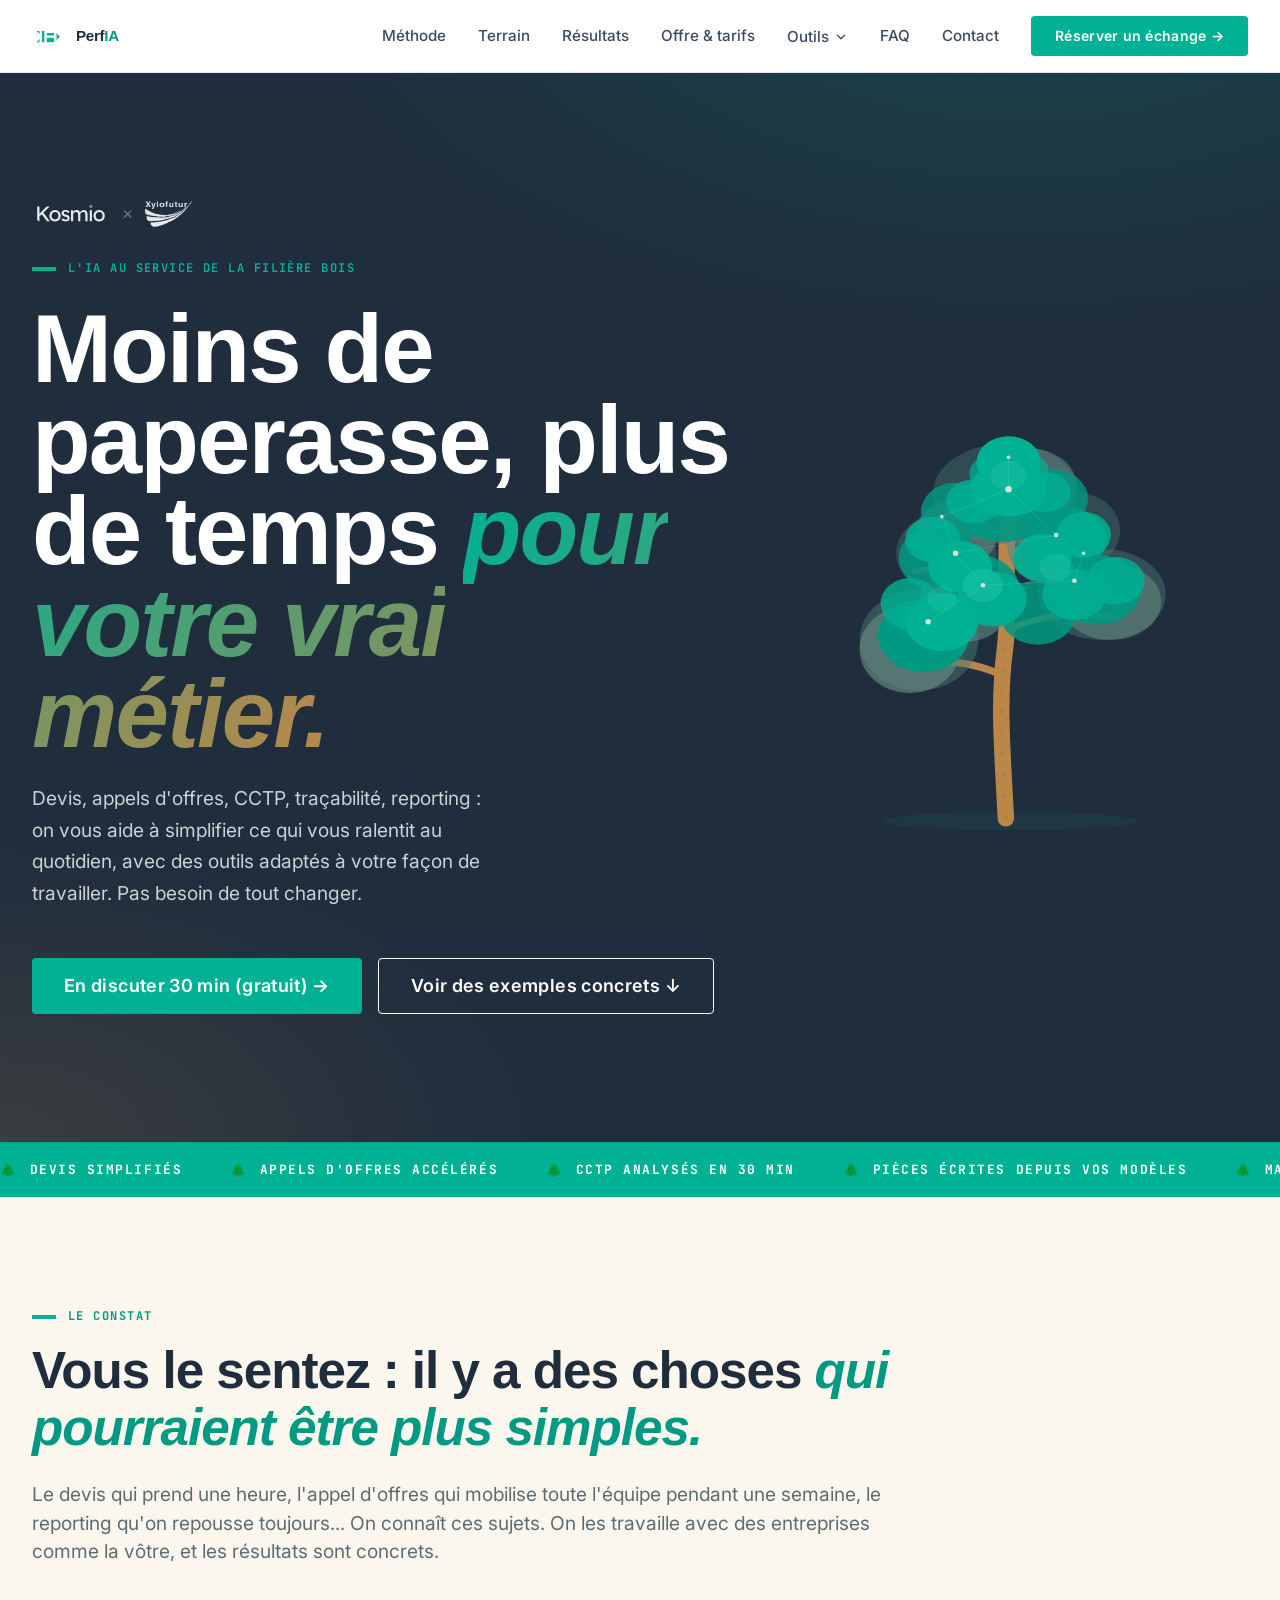
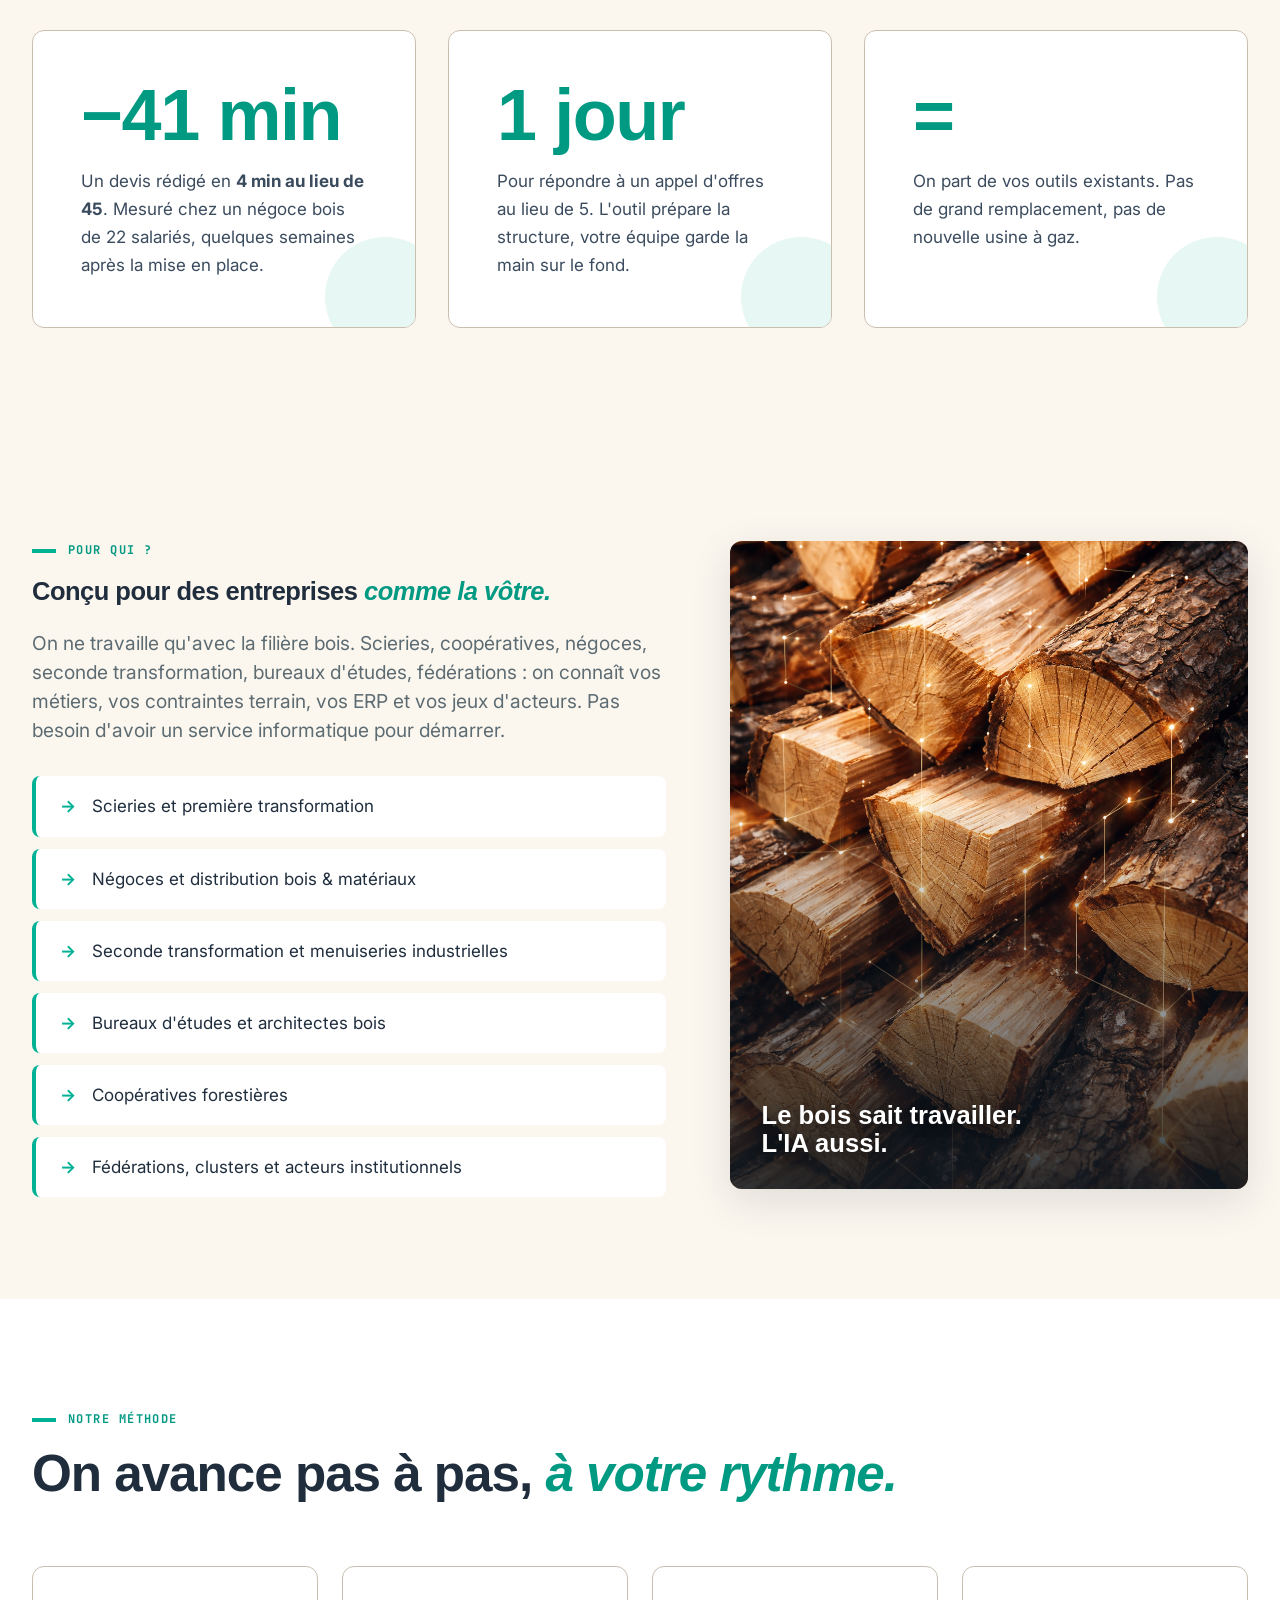
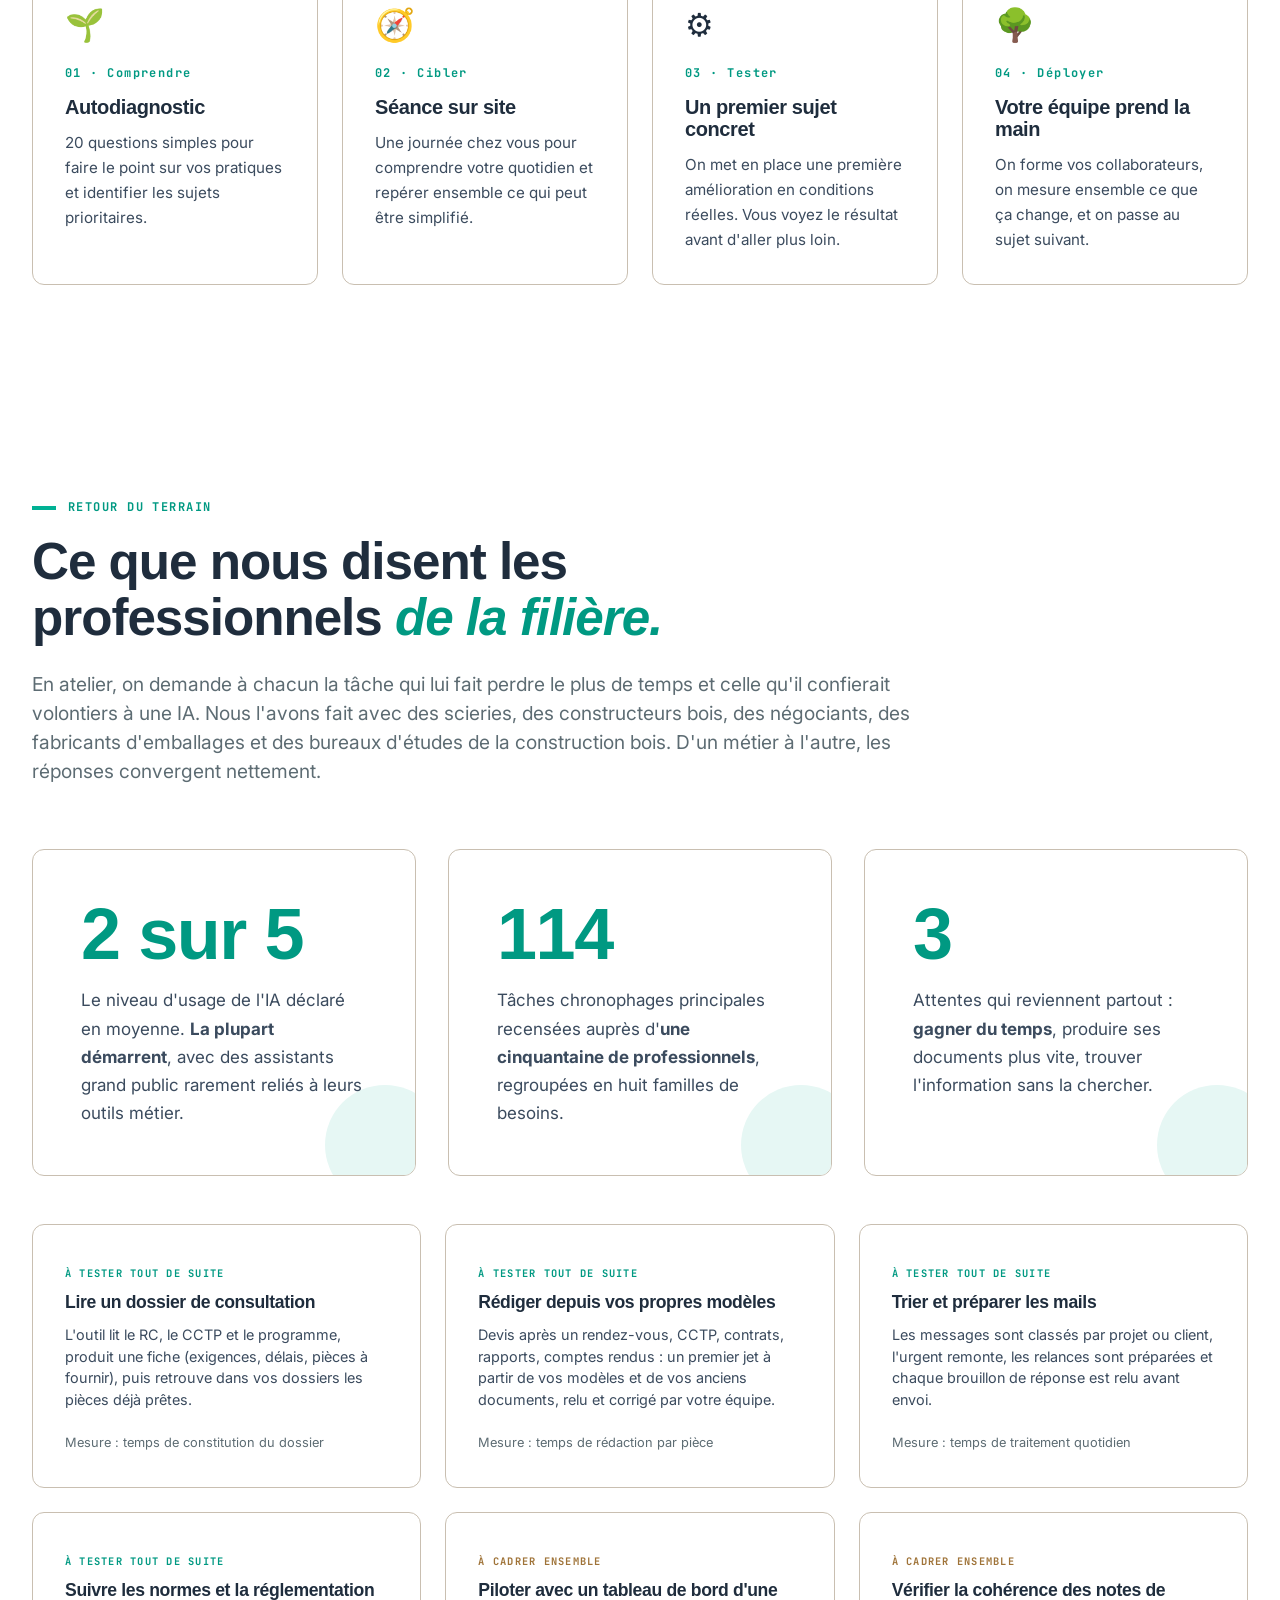
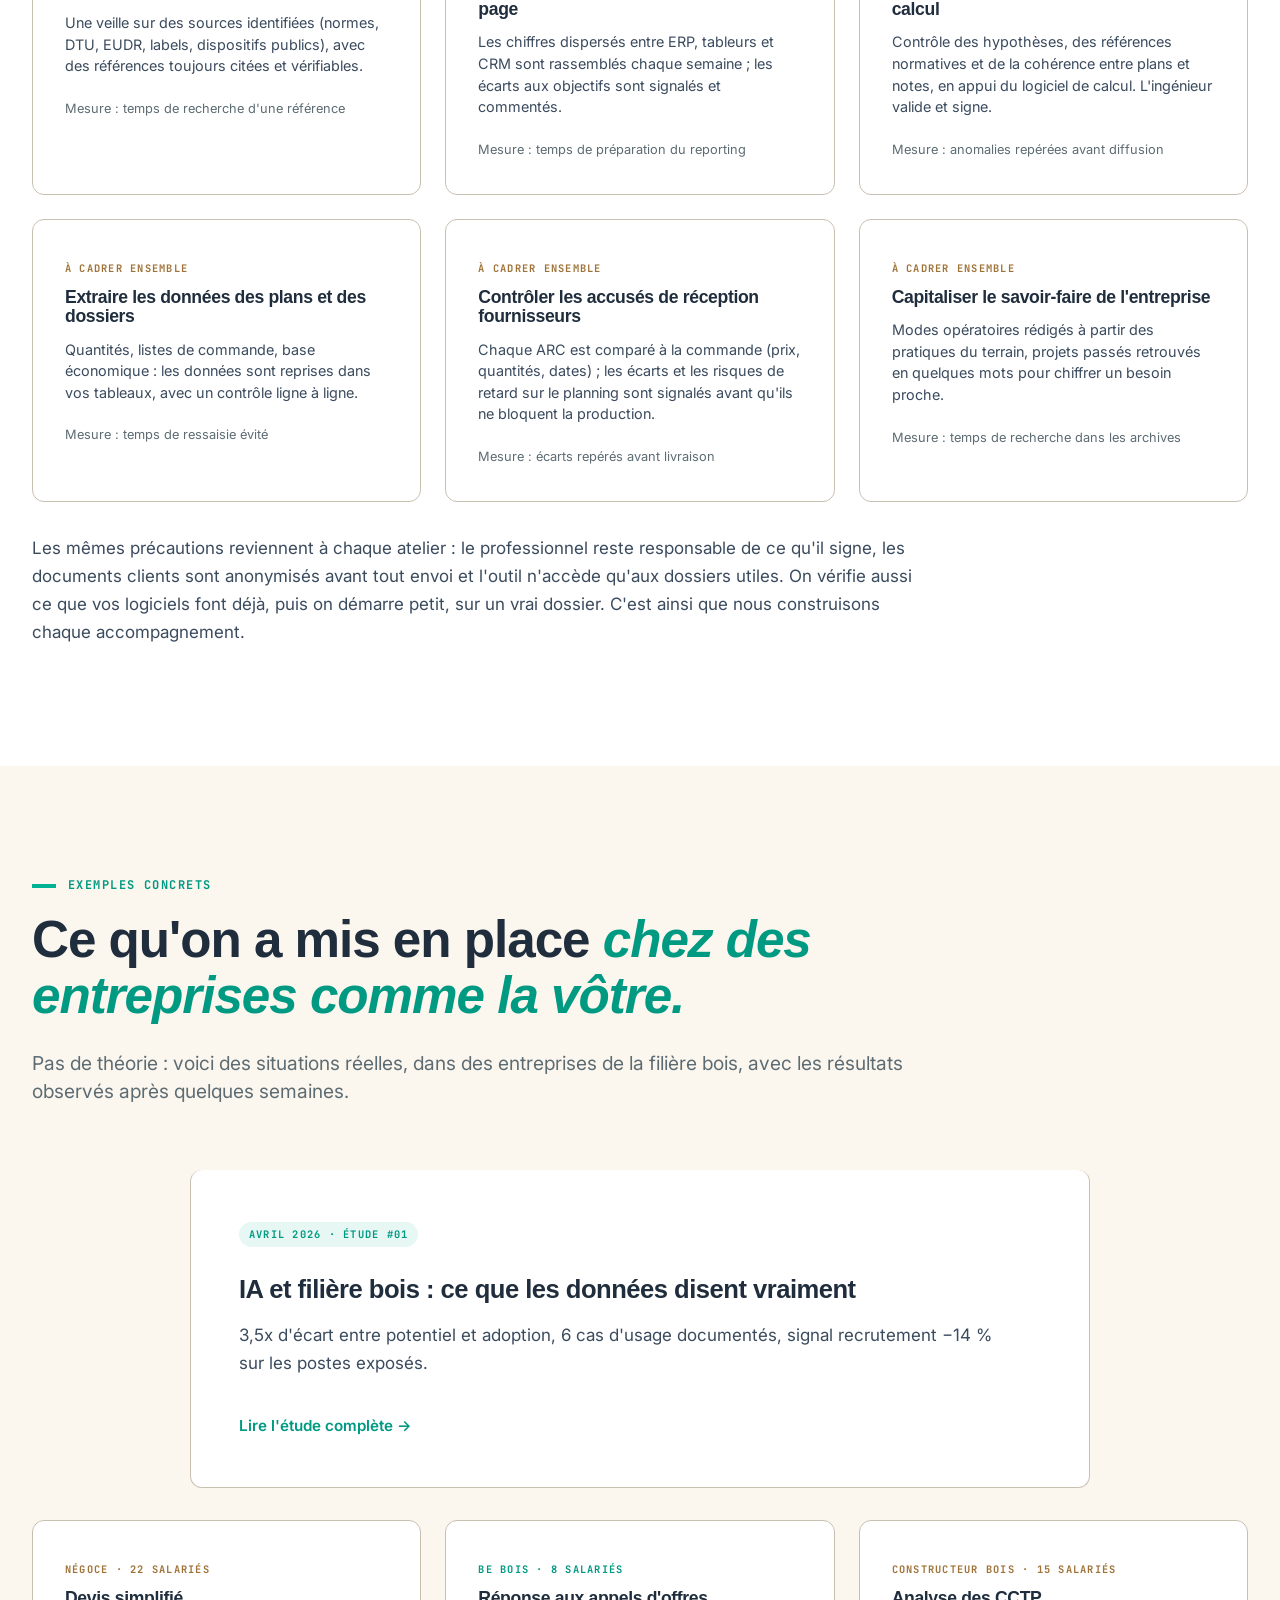
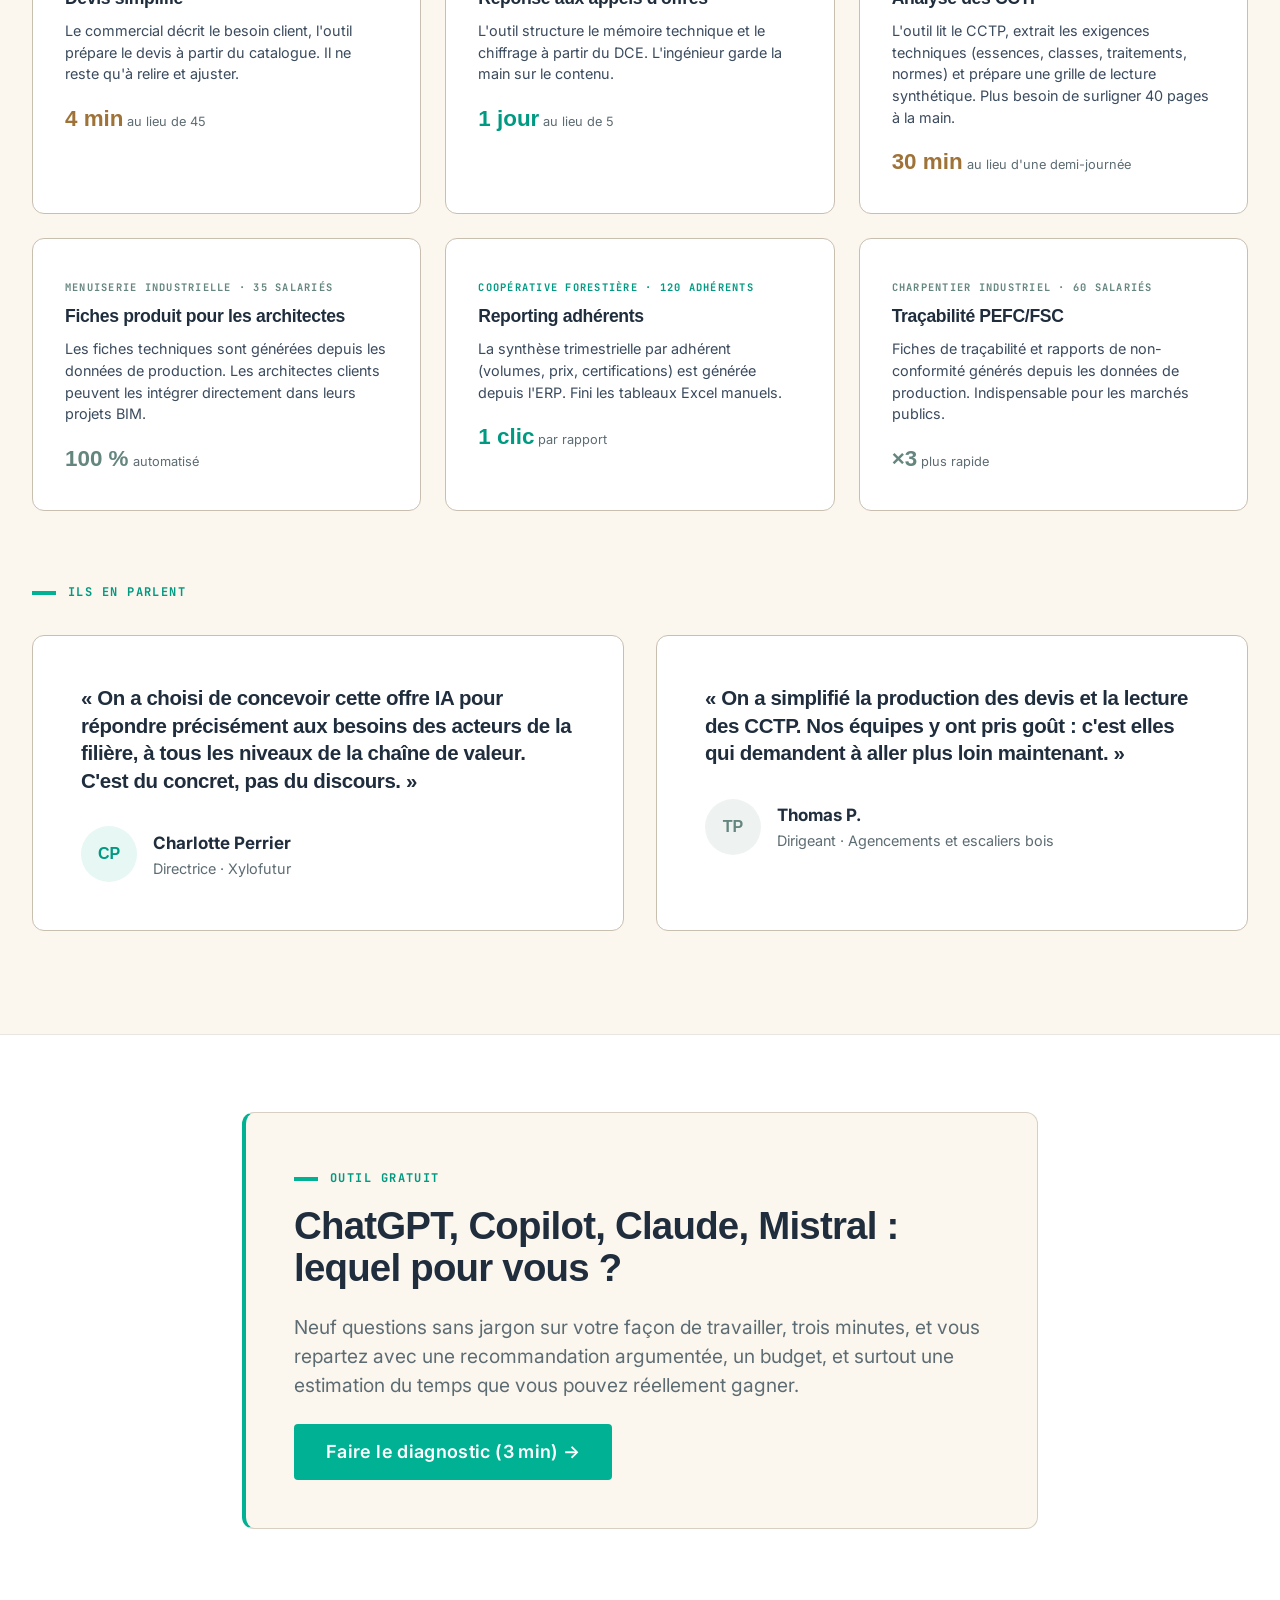
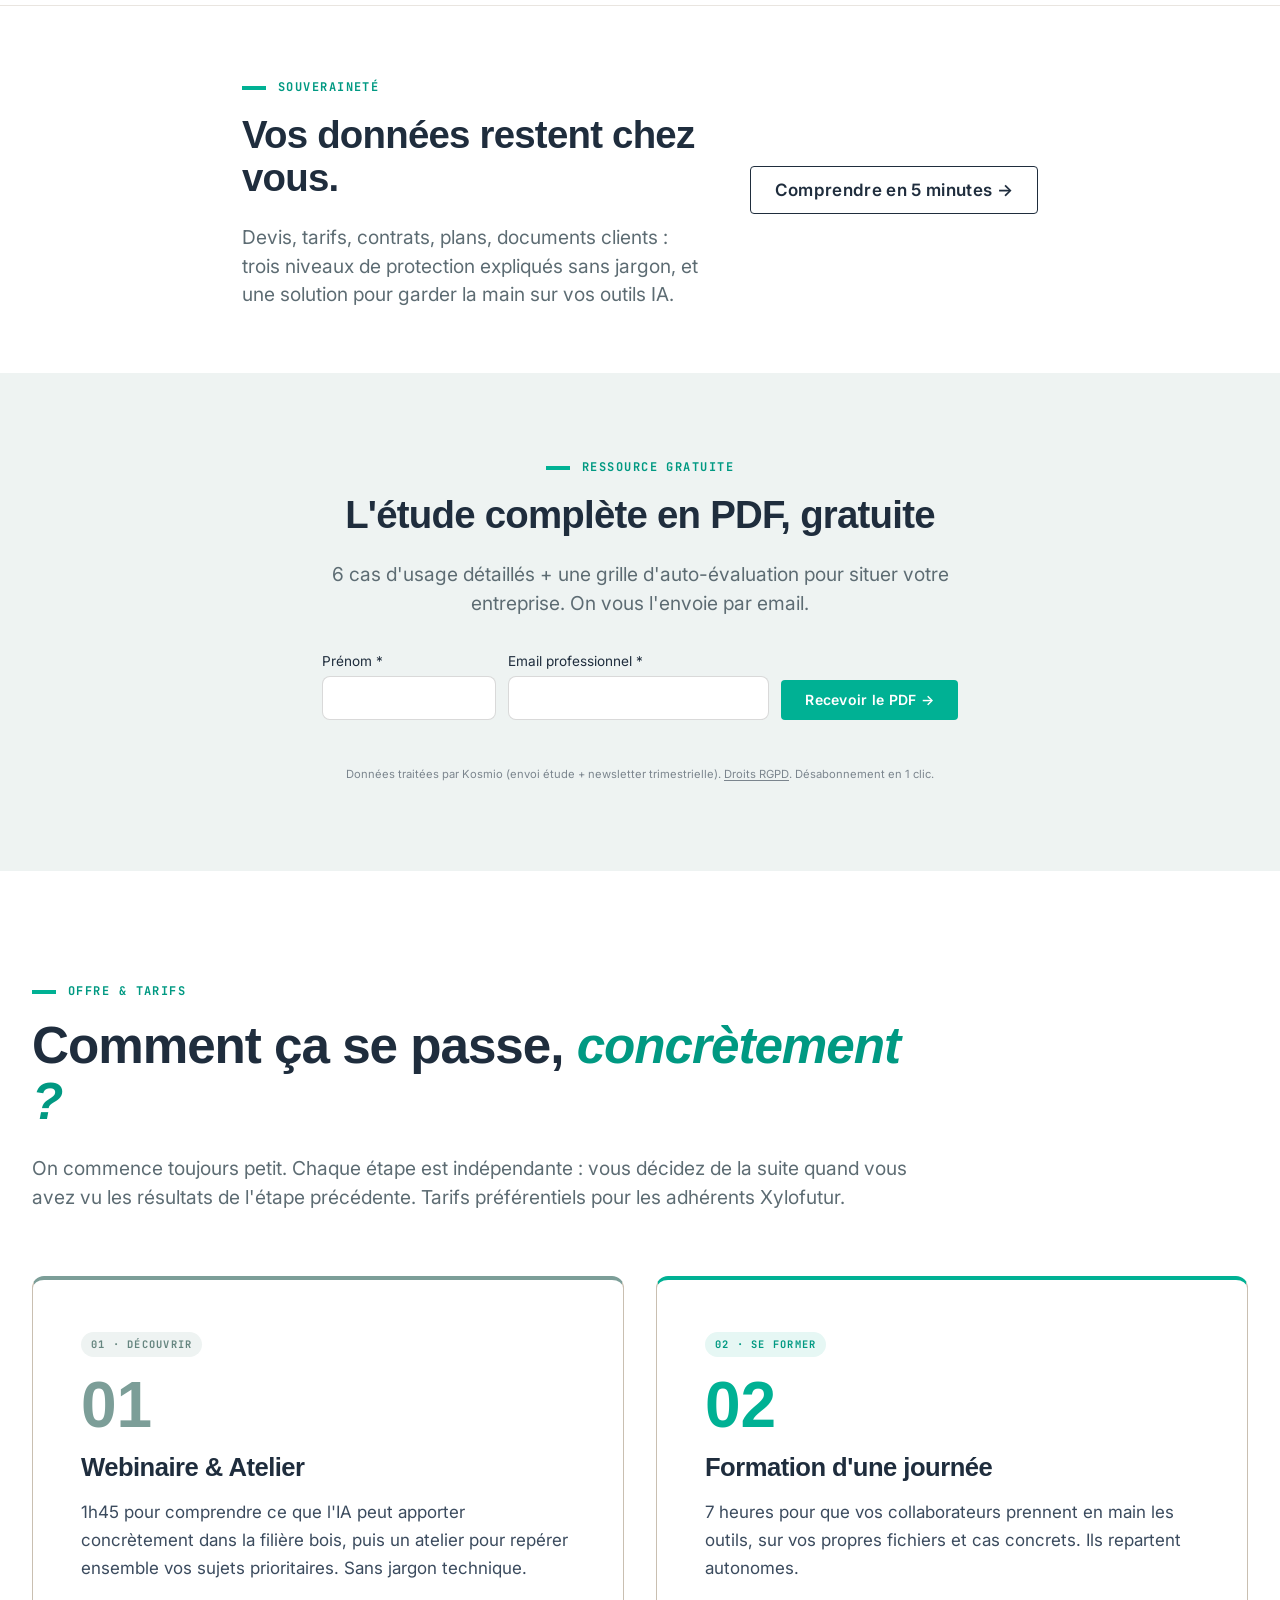
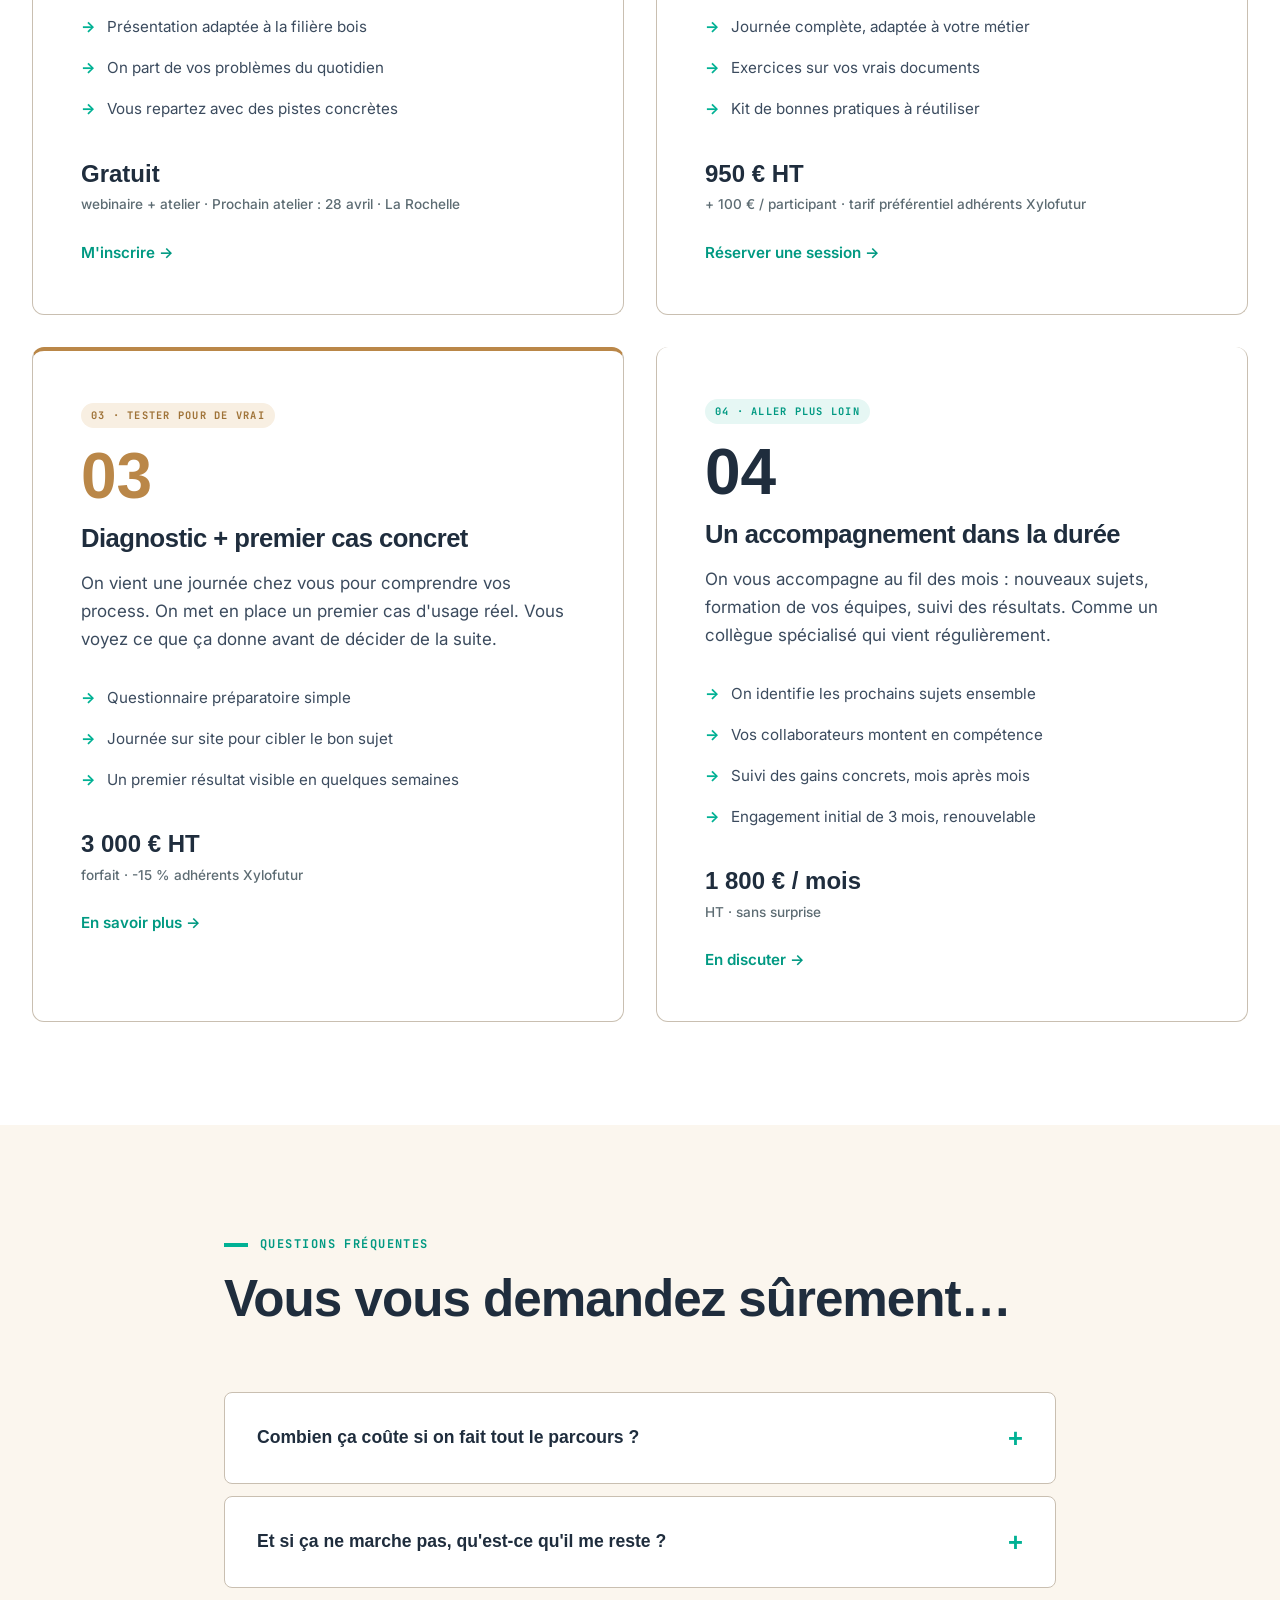
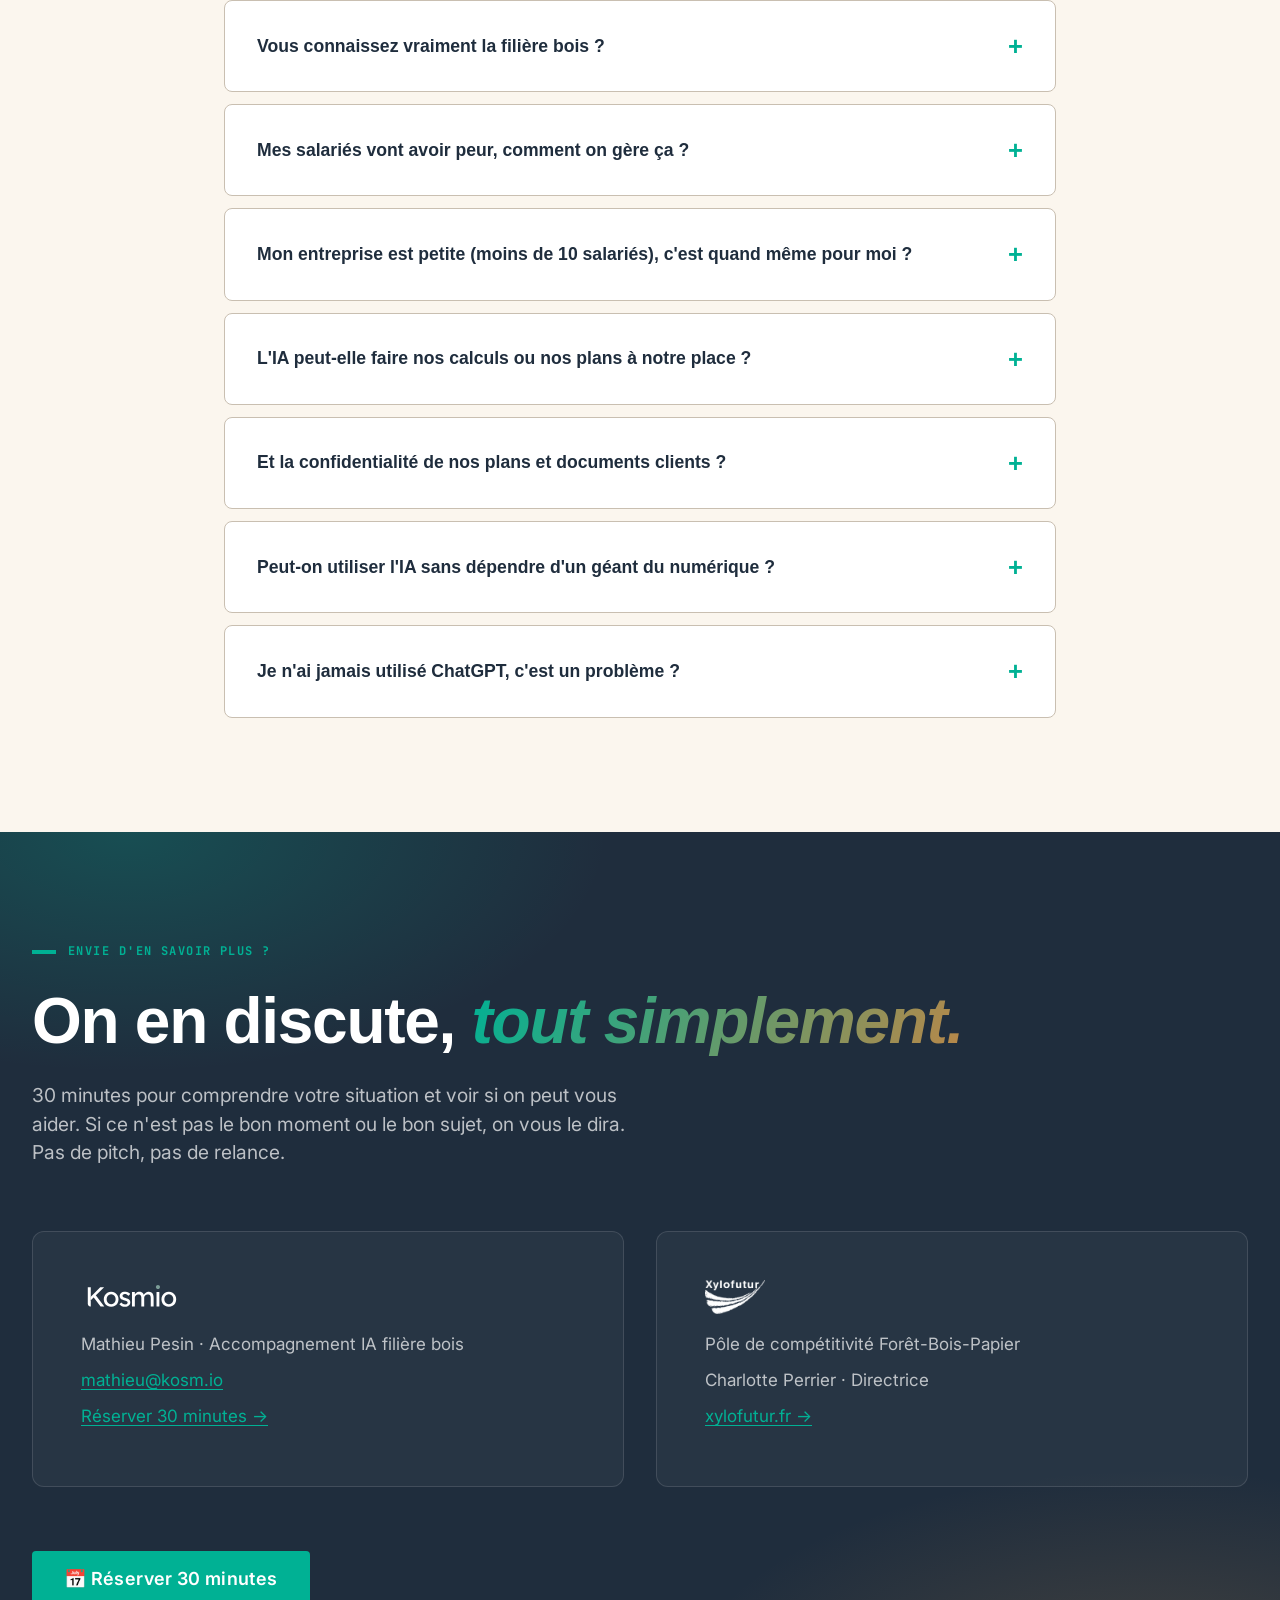
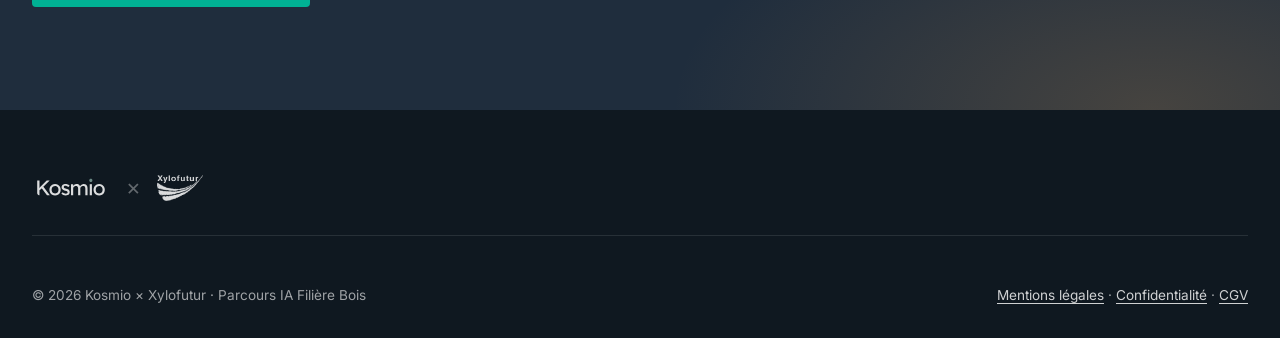
==== commit fd1f34ef: "En-tete : nom de marque PerfIA avec IA en accent et gras Co-Authored-By: Claude Sonnet 5.5 <noreply@" ====
--- a/index.html
+++ b/index.html
@@ -42,6 +42,7 @@
   .brand { display:flex; align-items:center; gap:var(--space-3); text-decoration:none;}
   .brand-logo { height:32px; width:auto; display:block; }
   .brand-name { font-family:var(--font-display); font-weight:700; font-size:.95rem; color:var(--ink-900); letter-spacing:var(--tracking-tight); }
+  .brand-name strong { font-weight:800; color:var(--color-accent-hover); }
 
   /* ============ SR only ============ */
   .sr-only { position:absolute; width:1px; height:1px; padding:0; margin:-1px; overflow:hidden; clip:rect(0,0,0,0); white-space:nowrap; border:0; }
@@ -347,8 +348,8 @@
 <header class="site">
   <div class="wrap">
     <a href="#" class="brand">
-      <img src="assets/logo-white.svg" alt="IA & Automatisation" class="brand-logo">
-      <span class="brand-name">IA &amp; Automatisation</span>
+      <img src="assets/logo-white.svg" alt="PerfIA" class="brand-logo">
+      <span class="brand-name">Perf<strong>IA</strong></span>
     </a>
     <nav class="primary" id="nav-primary" aria-label="Principal">
       <a href="#methode">Méthode</a>
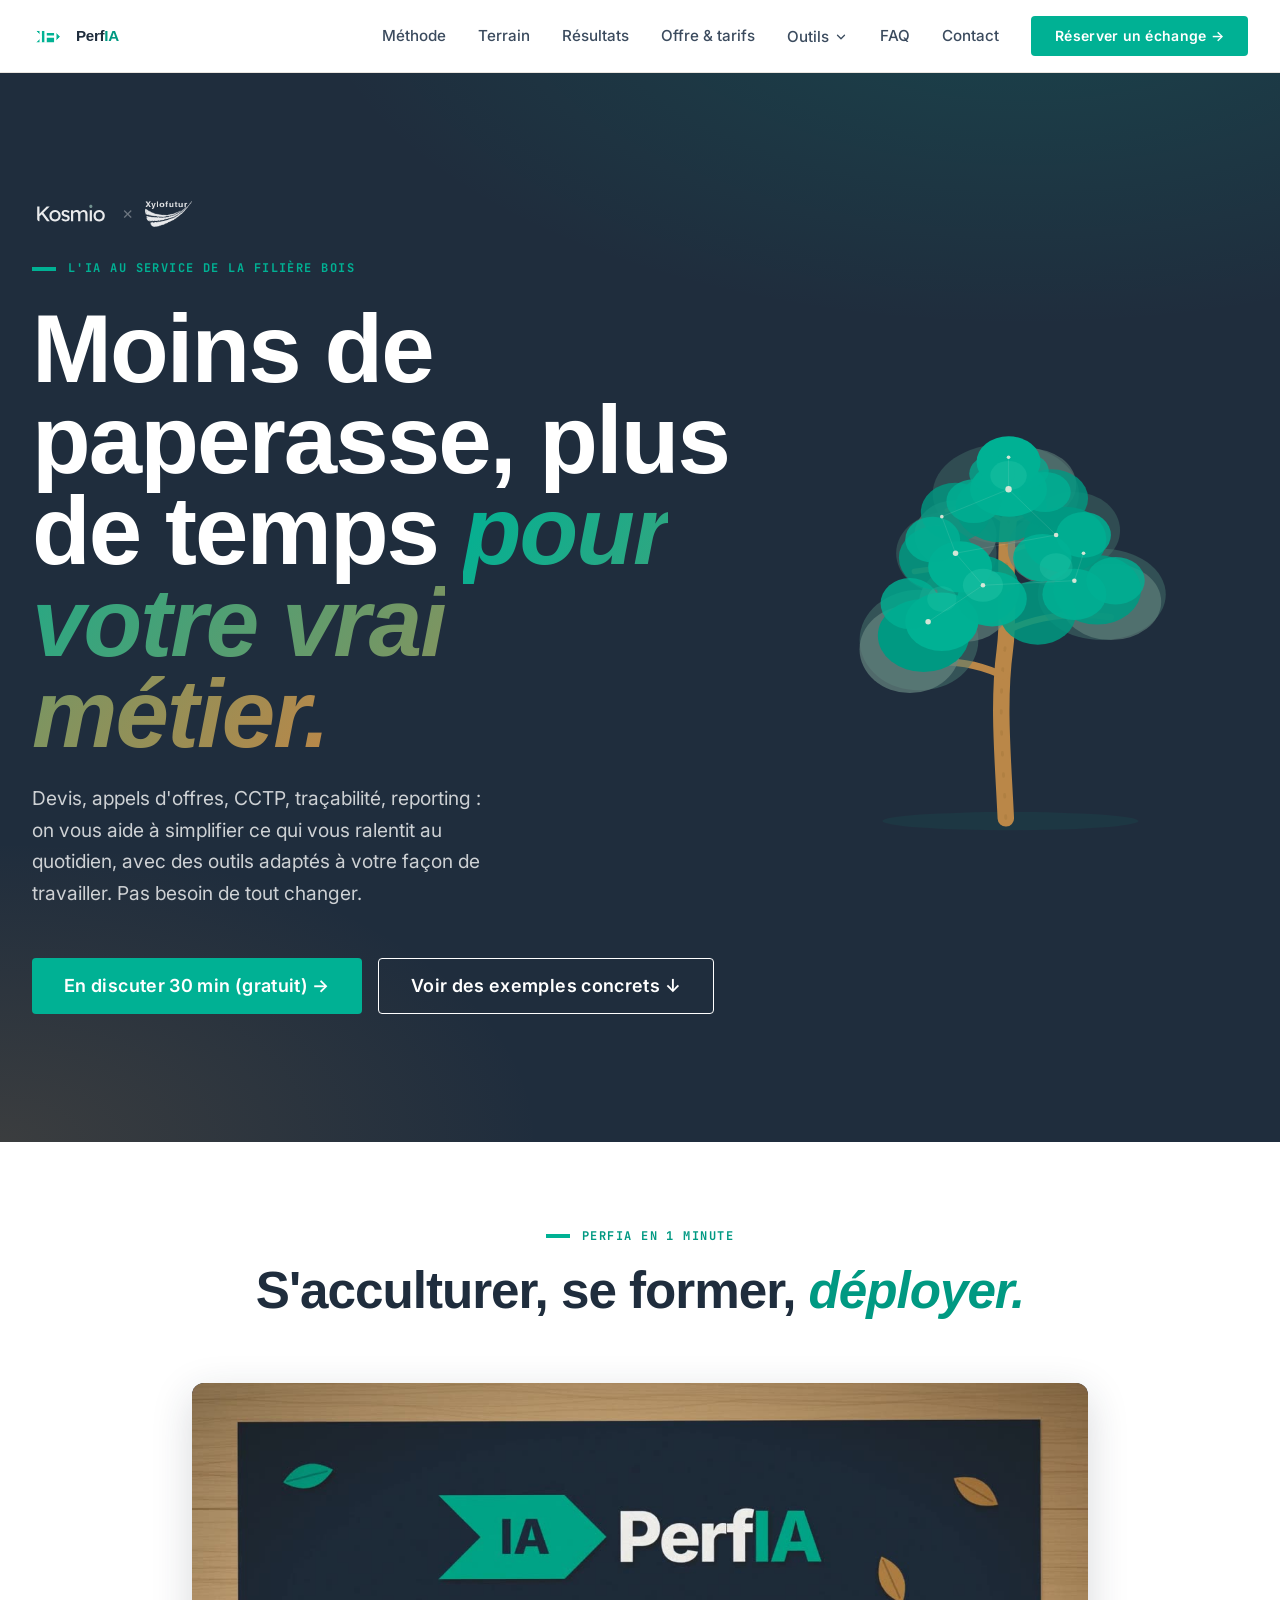
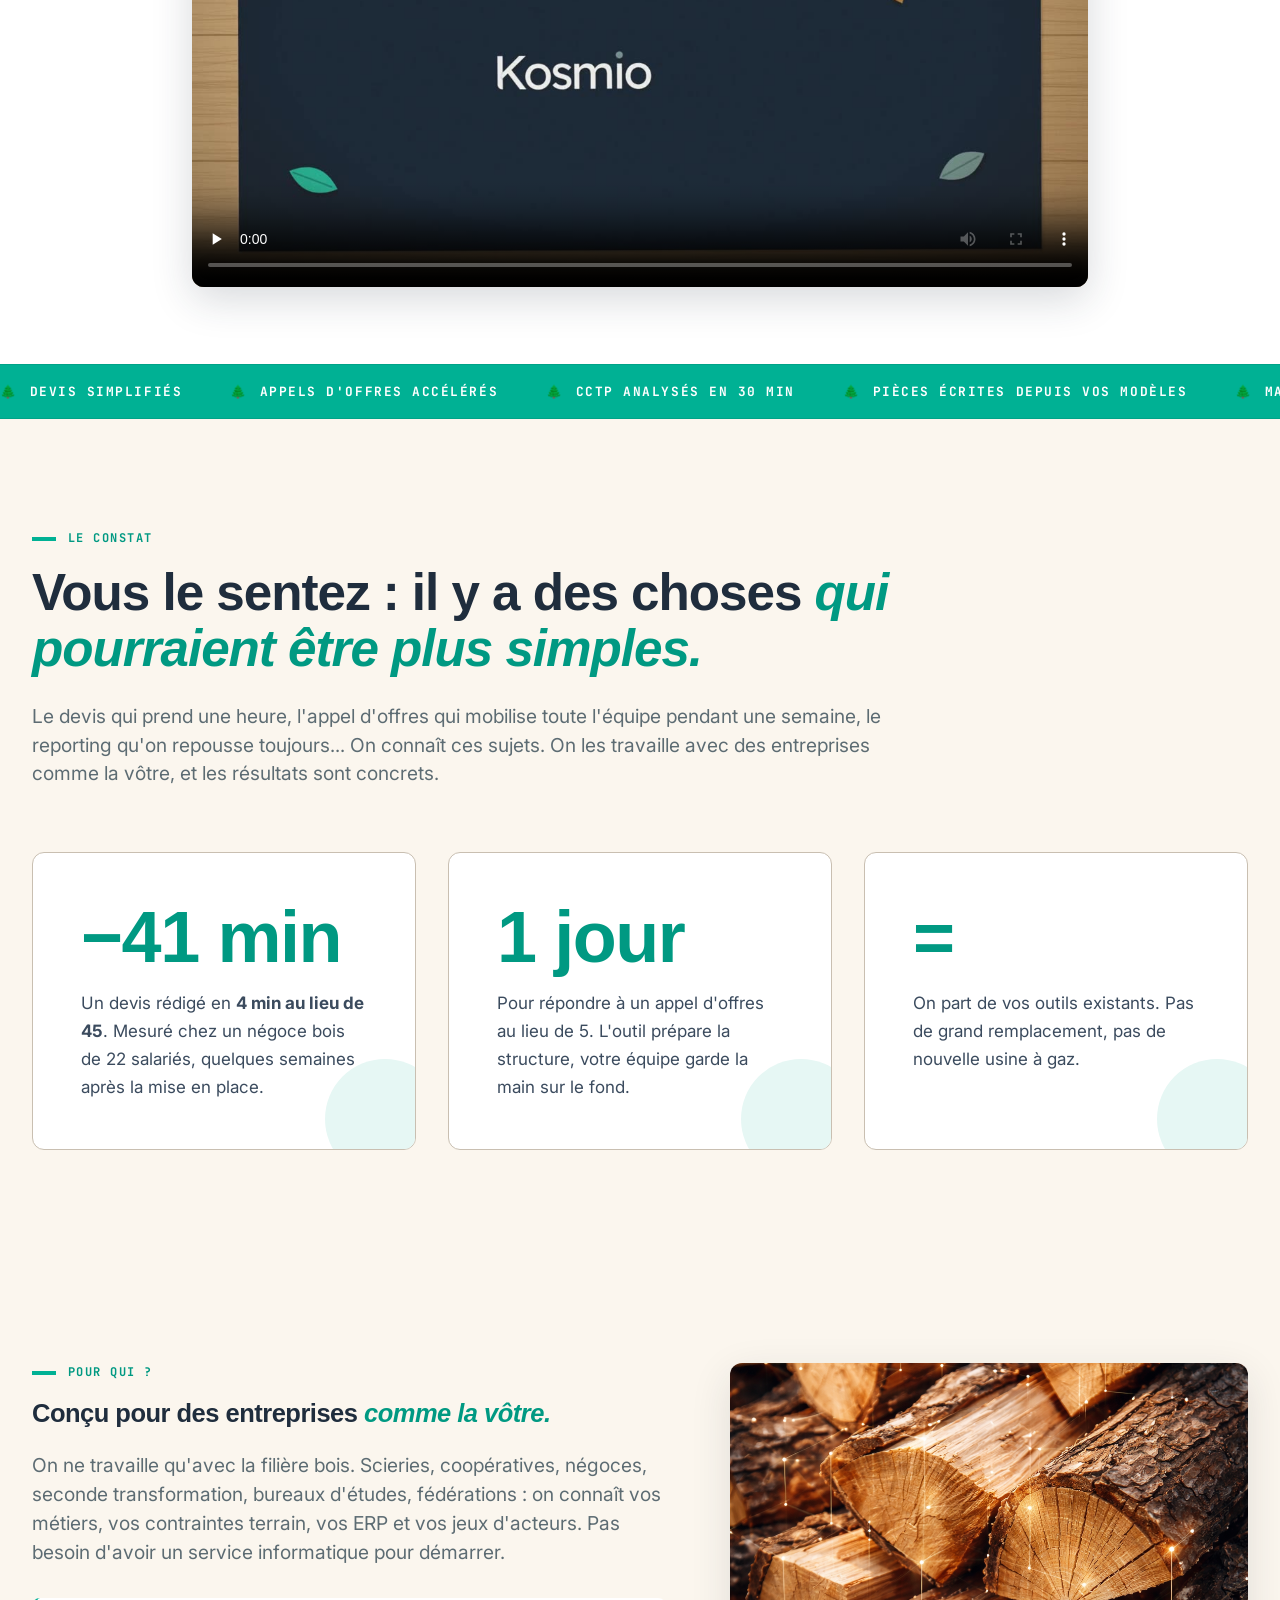
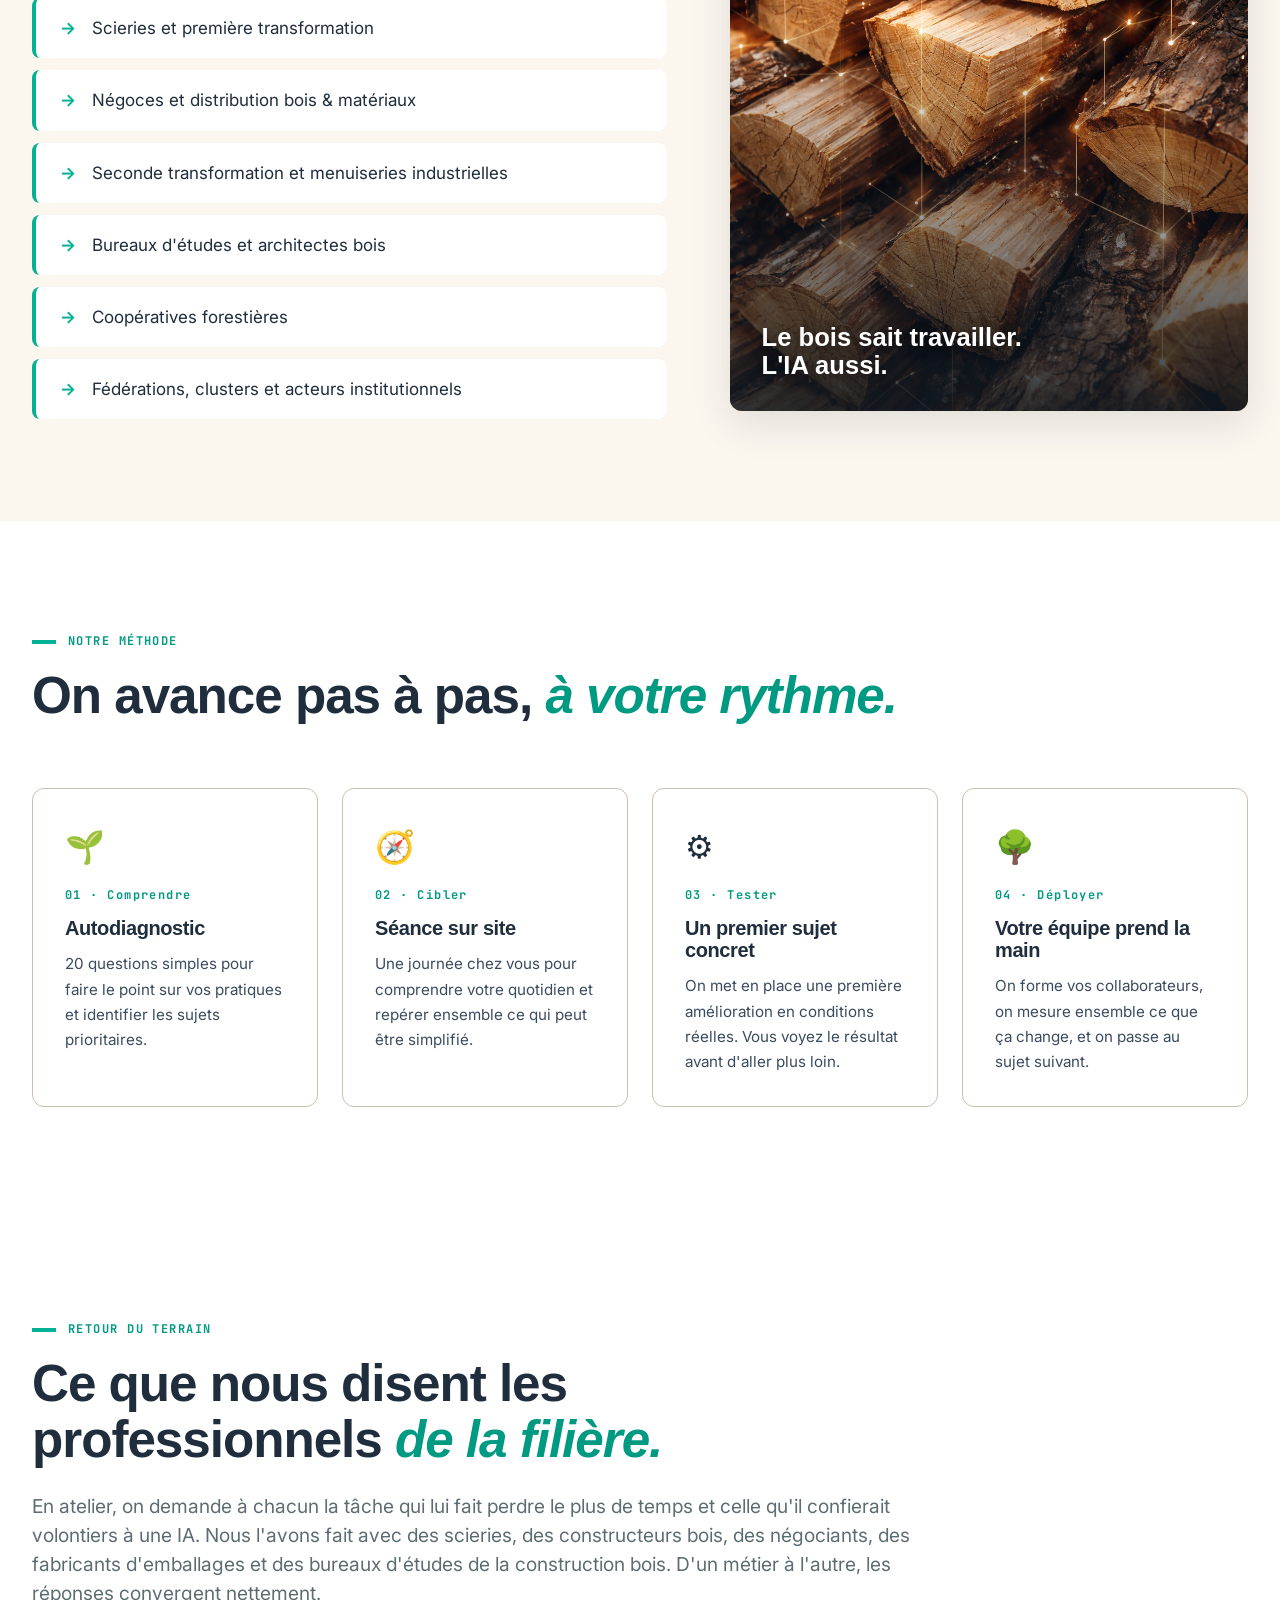
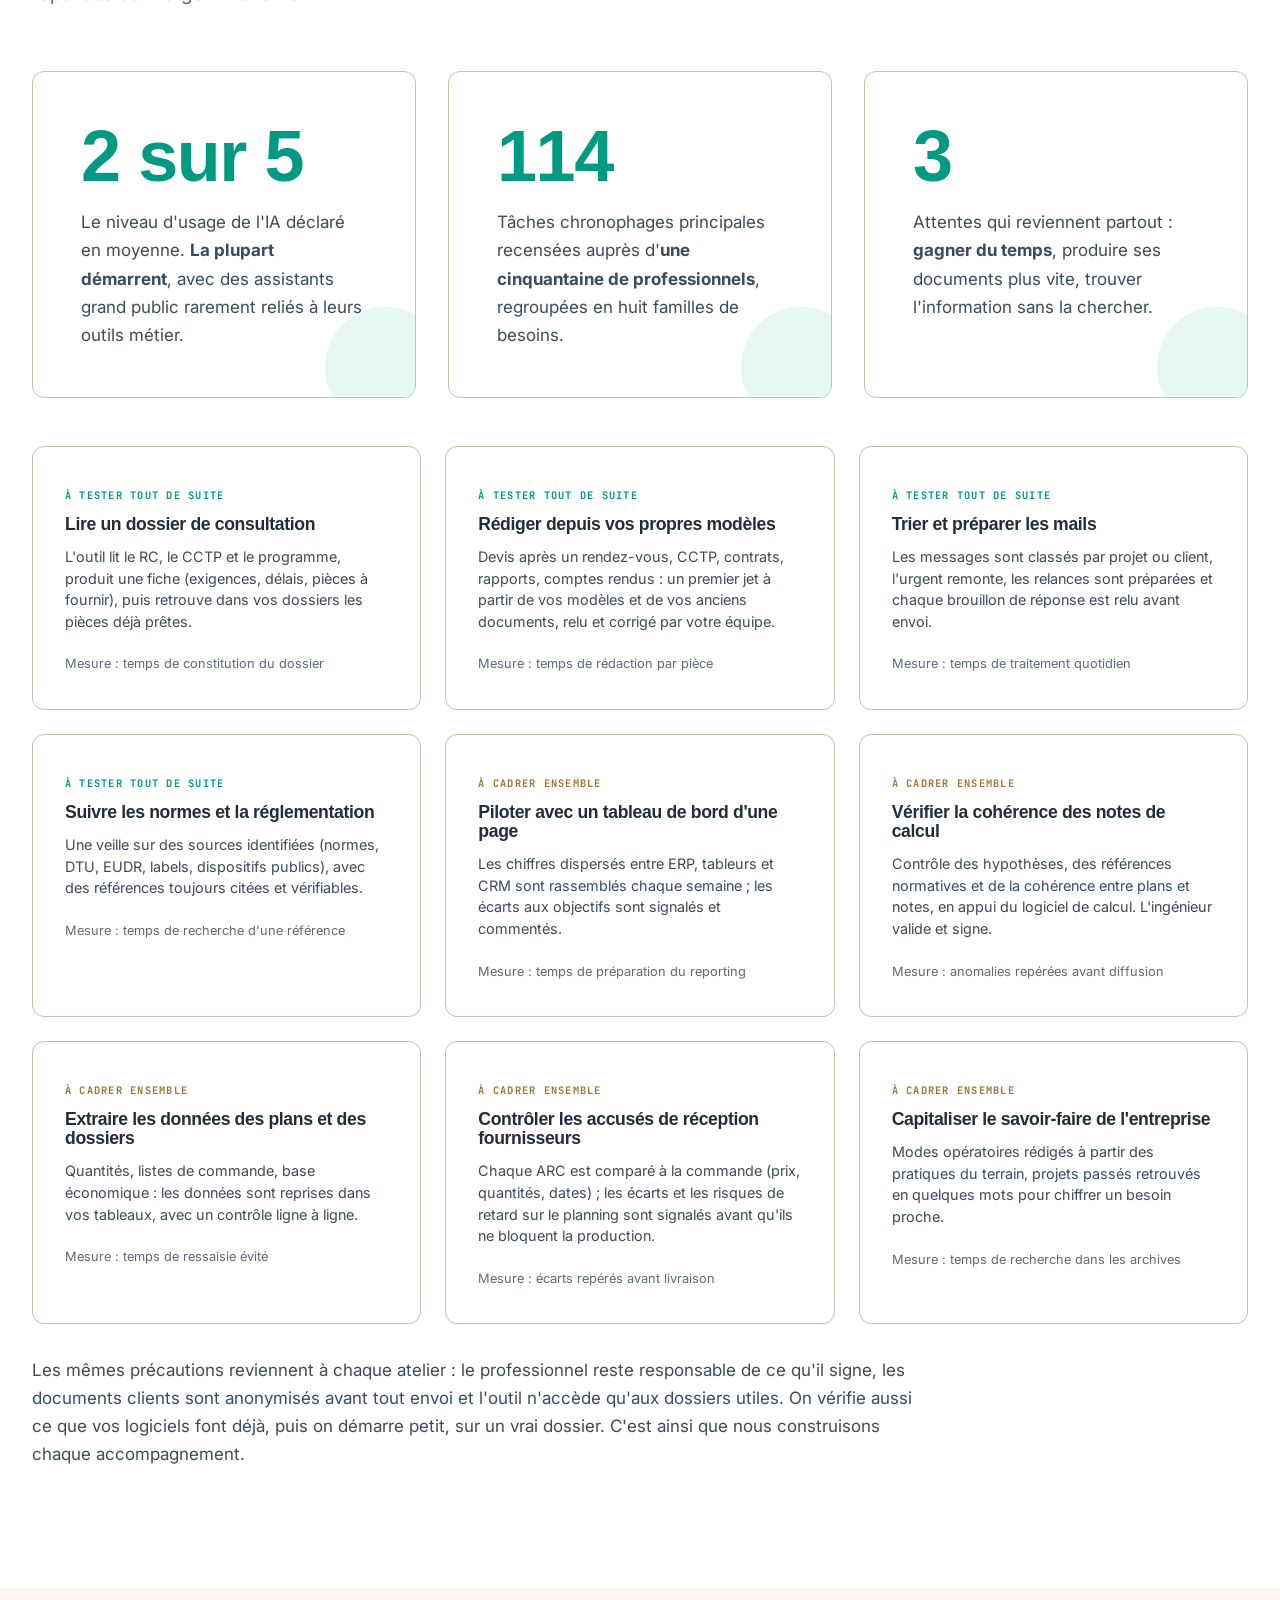
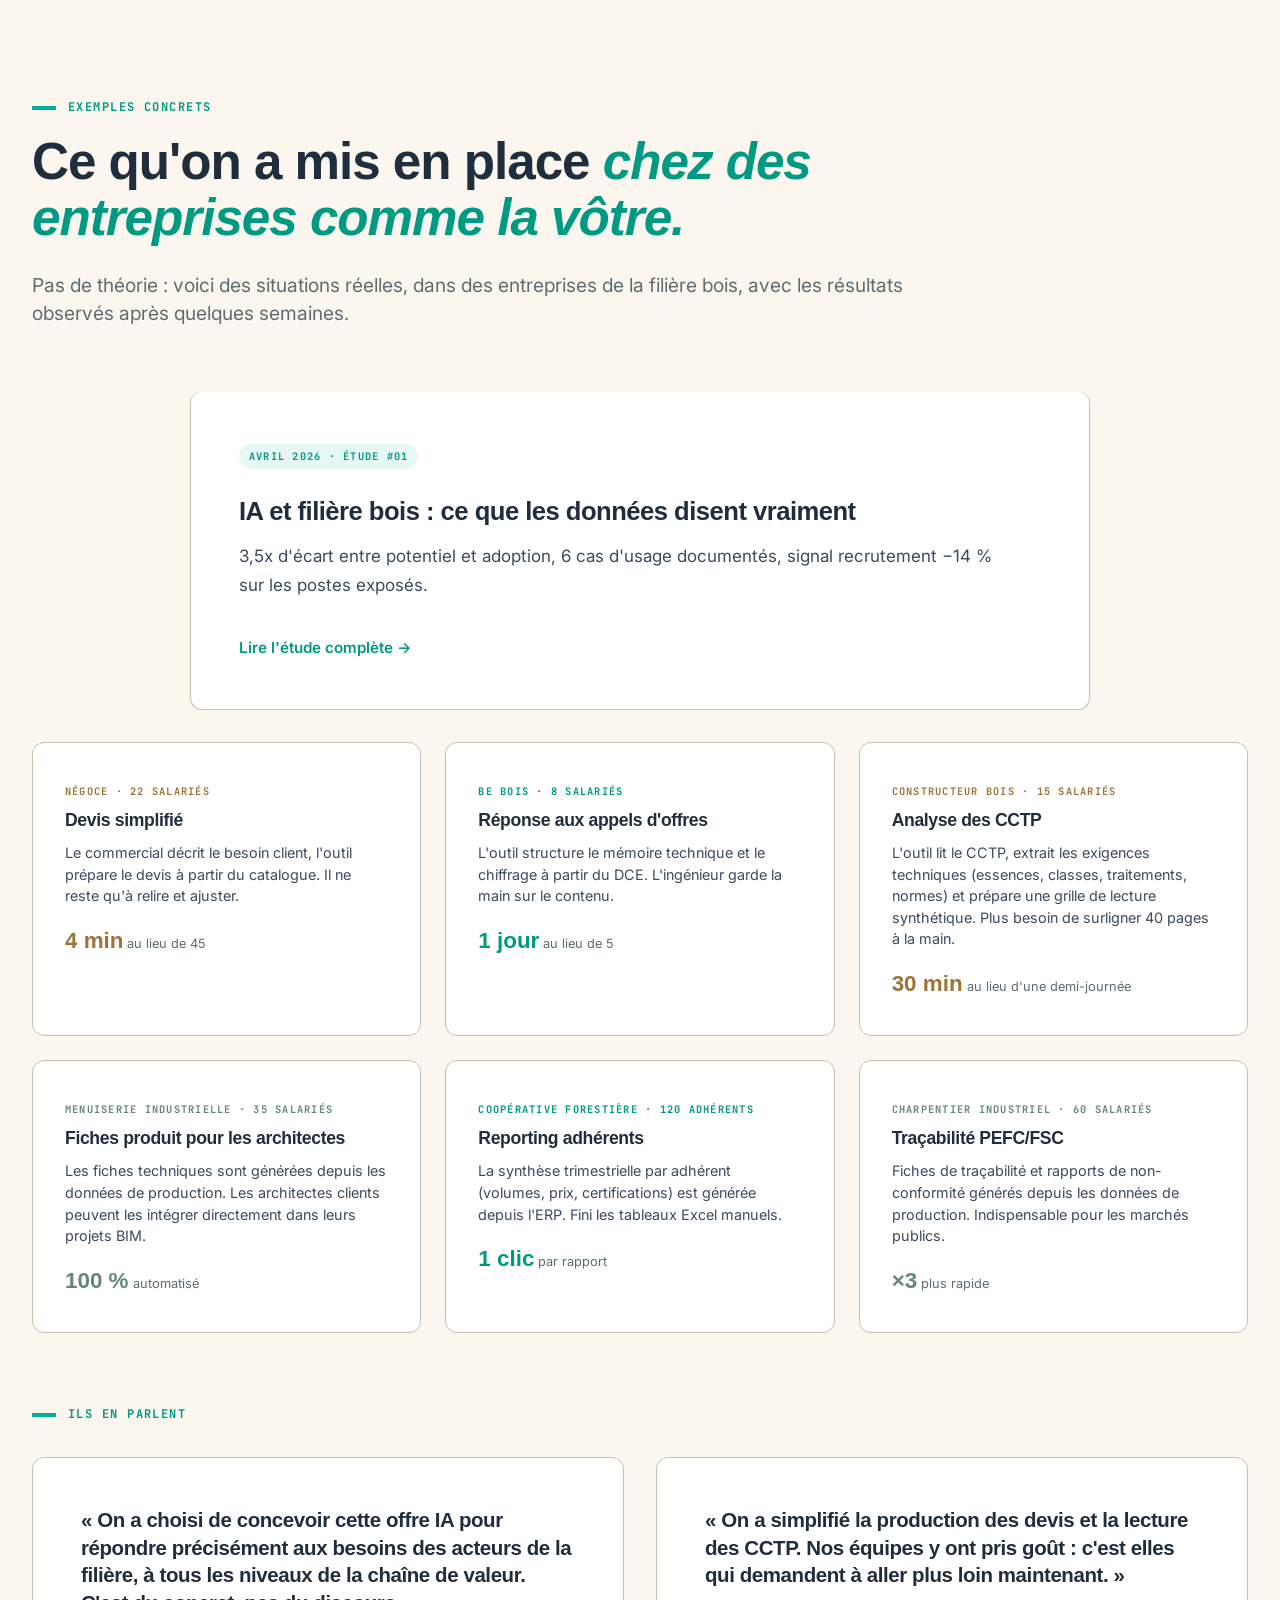
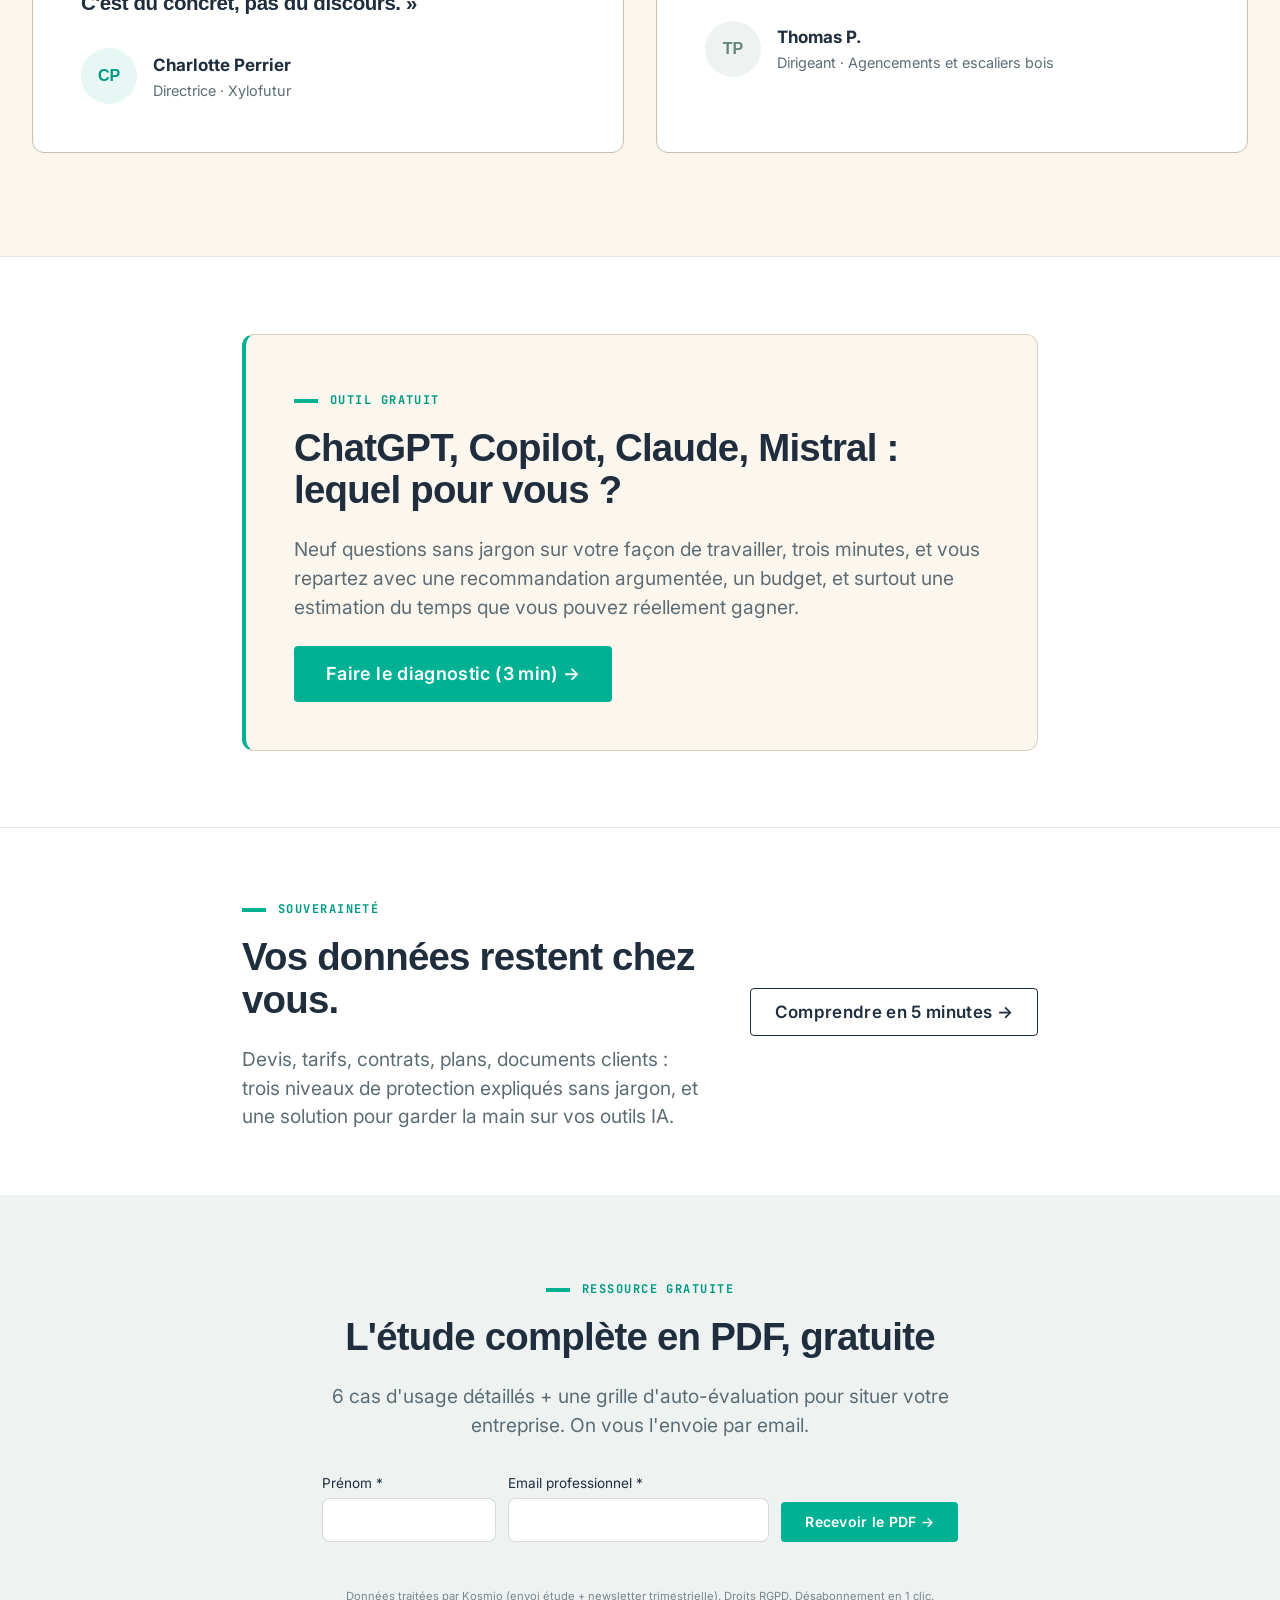
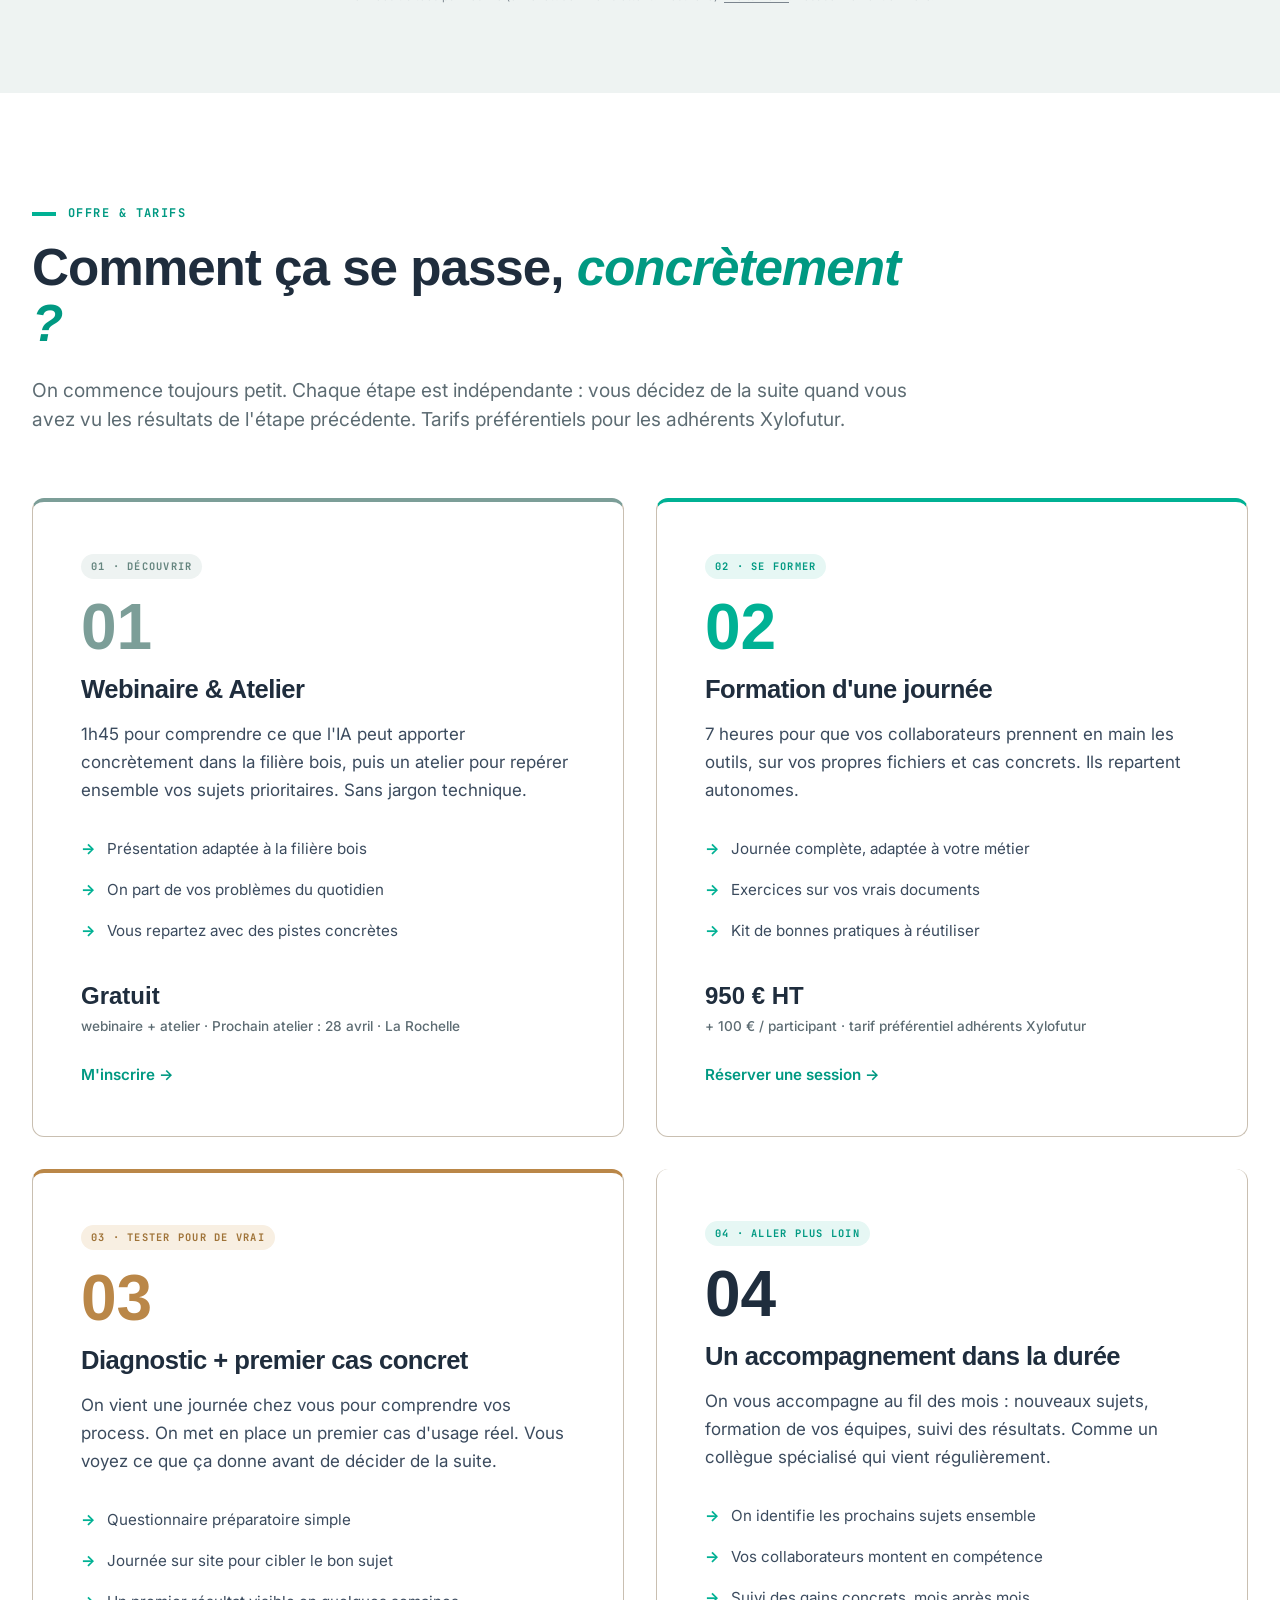
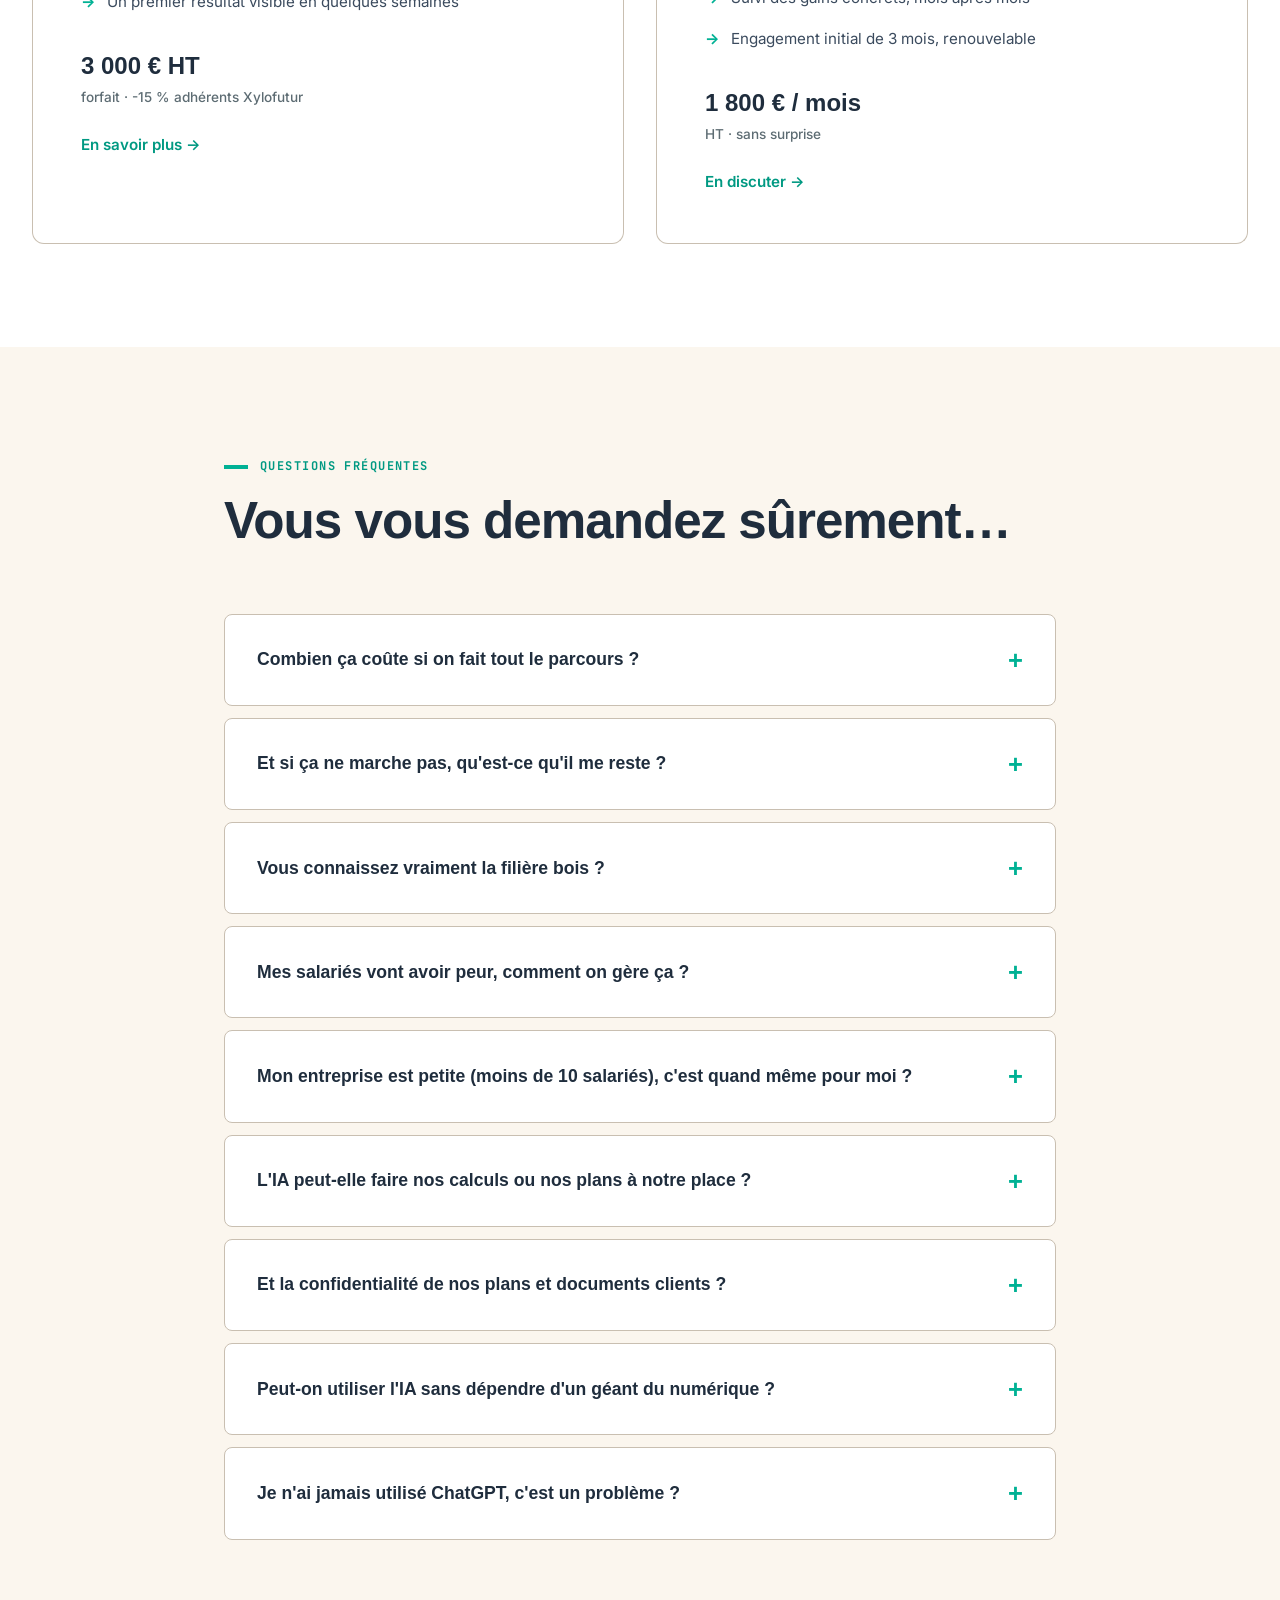
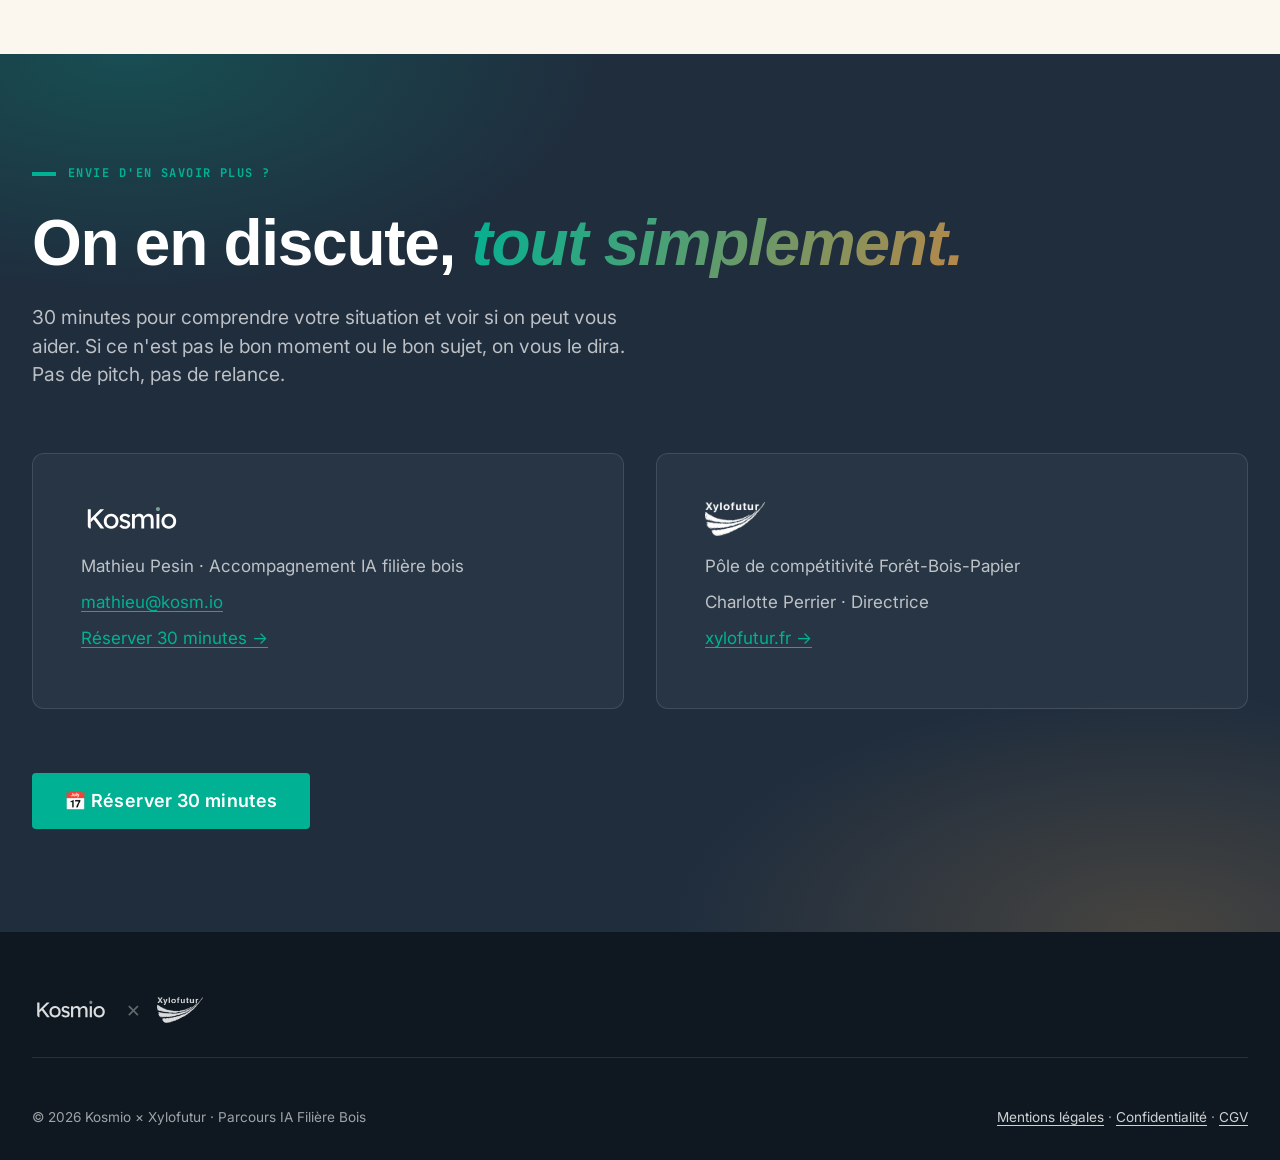
==== commit 329c7630: "Accueil : video promo PerfIA (720p, sous-titres) et lecture Range cote serveur Co-Authored-By: Claud" ====
--- a/index.html
+++ b/index.html
@@ -488,6 +488,23 @@
           <line x1="155" y1="155" x2="228" y2="125"/>
         </g>
       </svg>
+    </div>
+  </div>
+</section>
+
+<!-- ============ VIDÉO PROMO ============ -->
+<section id="video" style="background:var(--white); padding-block:clamp(3rem,6vw,5rem);">
+  <div class="wrap" style="max-width:960px;">
+    <div class="section-head reveal" style="text-align:center; margin-inline:auto;">
+      <span class="eyebrow">PerfIA en 1 minute</span>
+      <h2>S'acculturer, se former, <em>déployer.</em></h2>
+    </div>
+    <div class="reveal" style="border-radius:var(--radius-lg); overflow:hidden; box-shadow:0 12px 40px rgba(31,45,61,.18); background:var(--ink-900);">
+      <video controls preload="none" playsinline poster="assets/video/perfia-promo-poster.jpg" style="display:block; width:100%; height:auto; aspect-ratio:16/9;">
+        <source src="assets/video/perfia-promo.mp4" type="video/mp4">
+        <track kind="subtitles" src="assets/video/perfia-promo.vtt" srclang="fr" label="Français" default>
+        Votre navigateur ne lit pas la vidéo. <a href="assets/video/perfia-promo.mp4">Télécharger la vidéo</a>.
+      </video>
     </div>
   </div>
 </section>
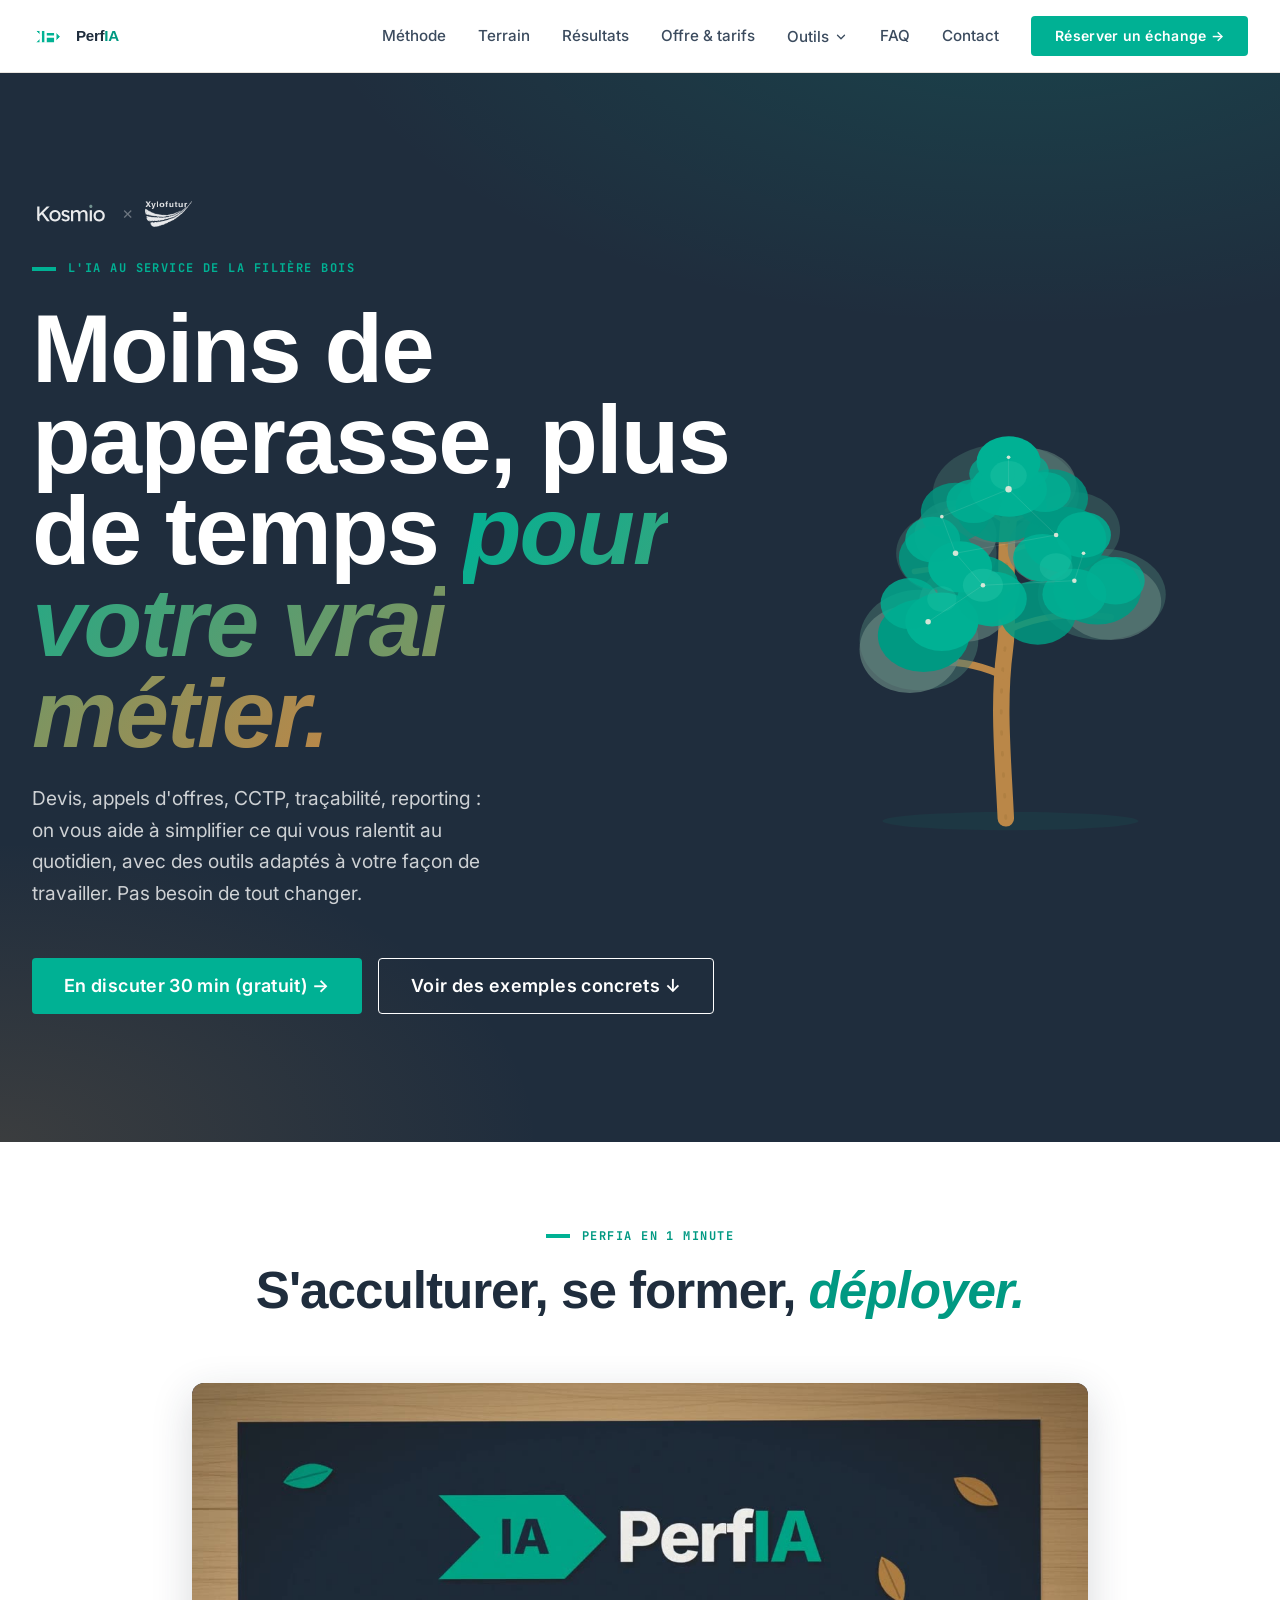
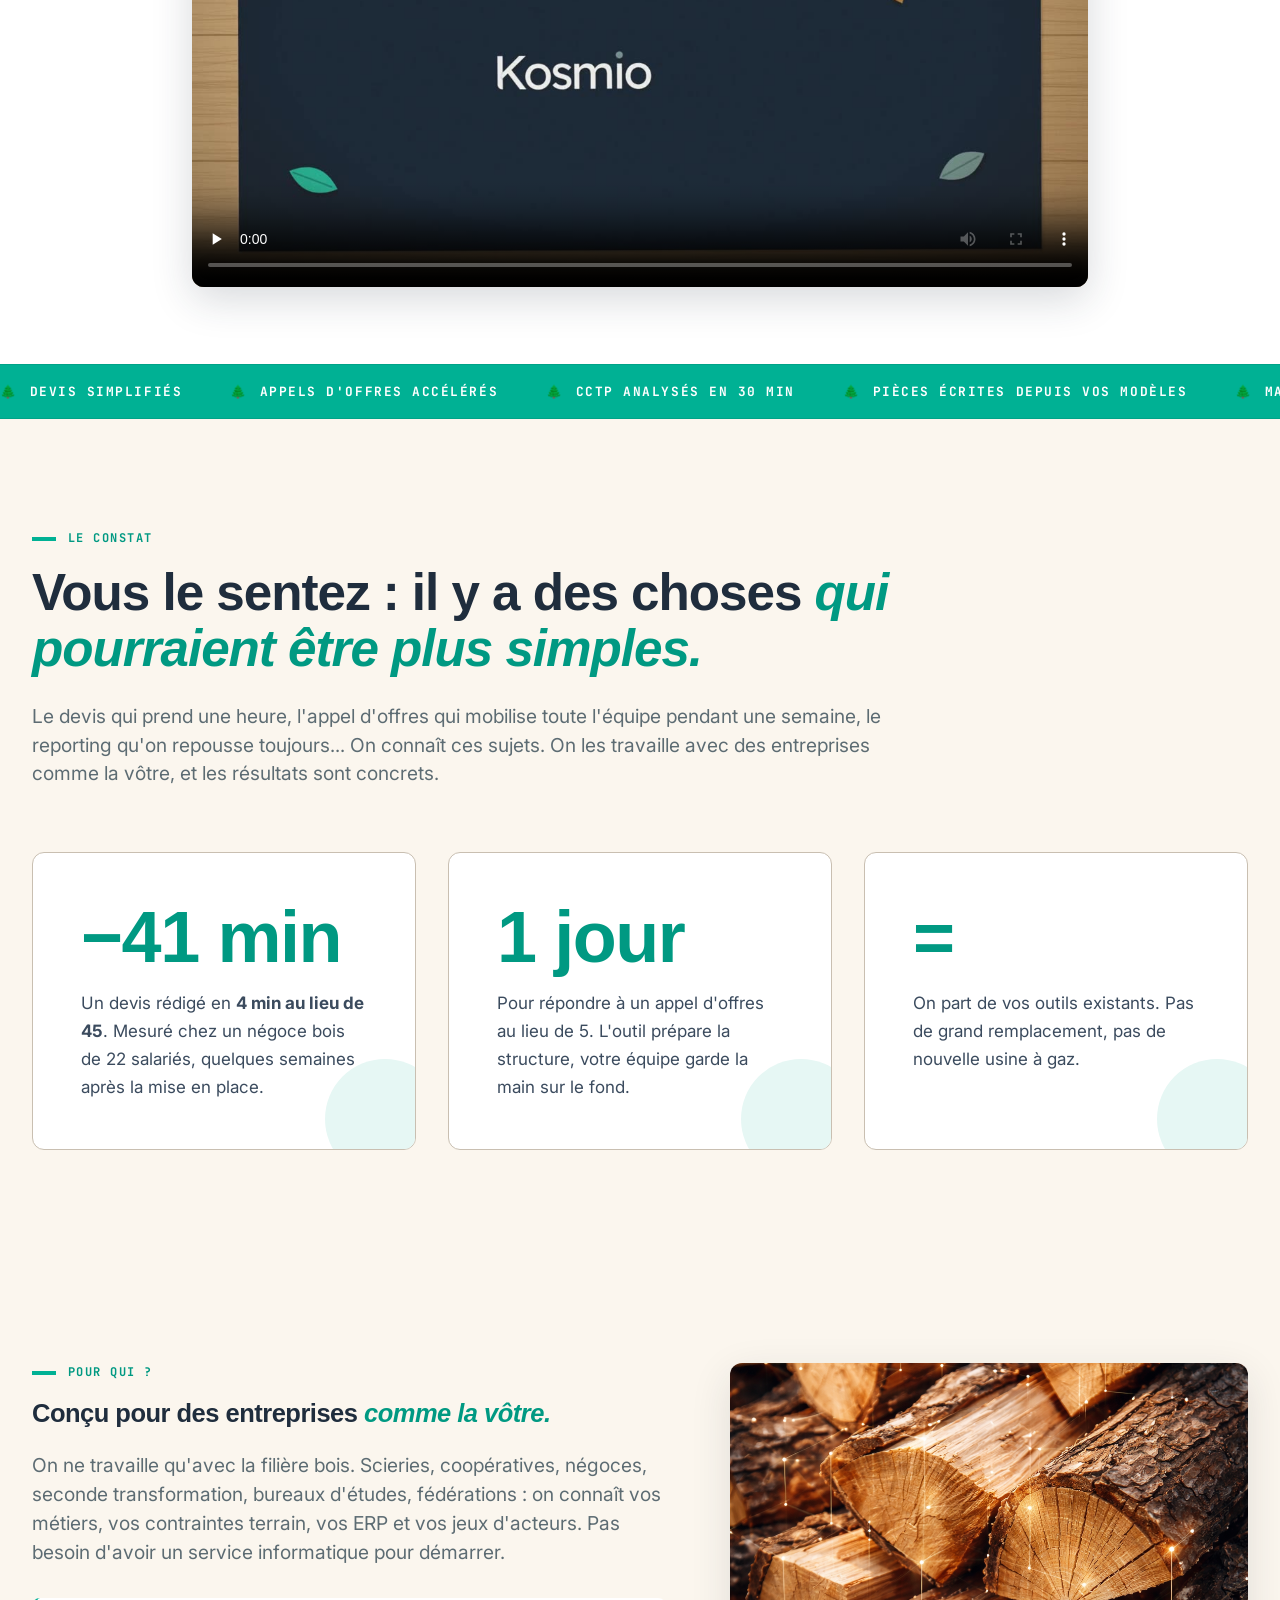
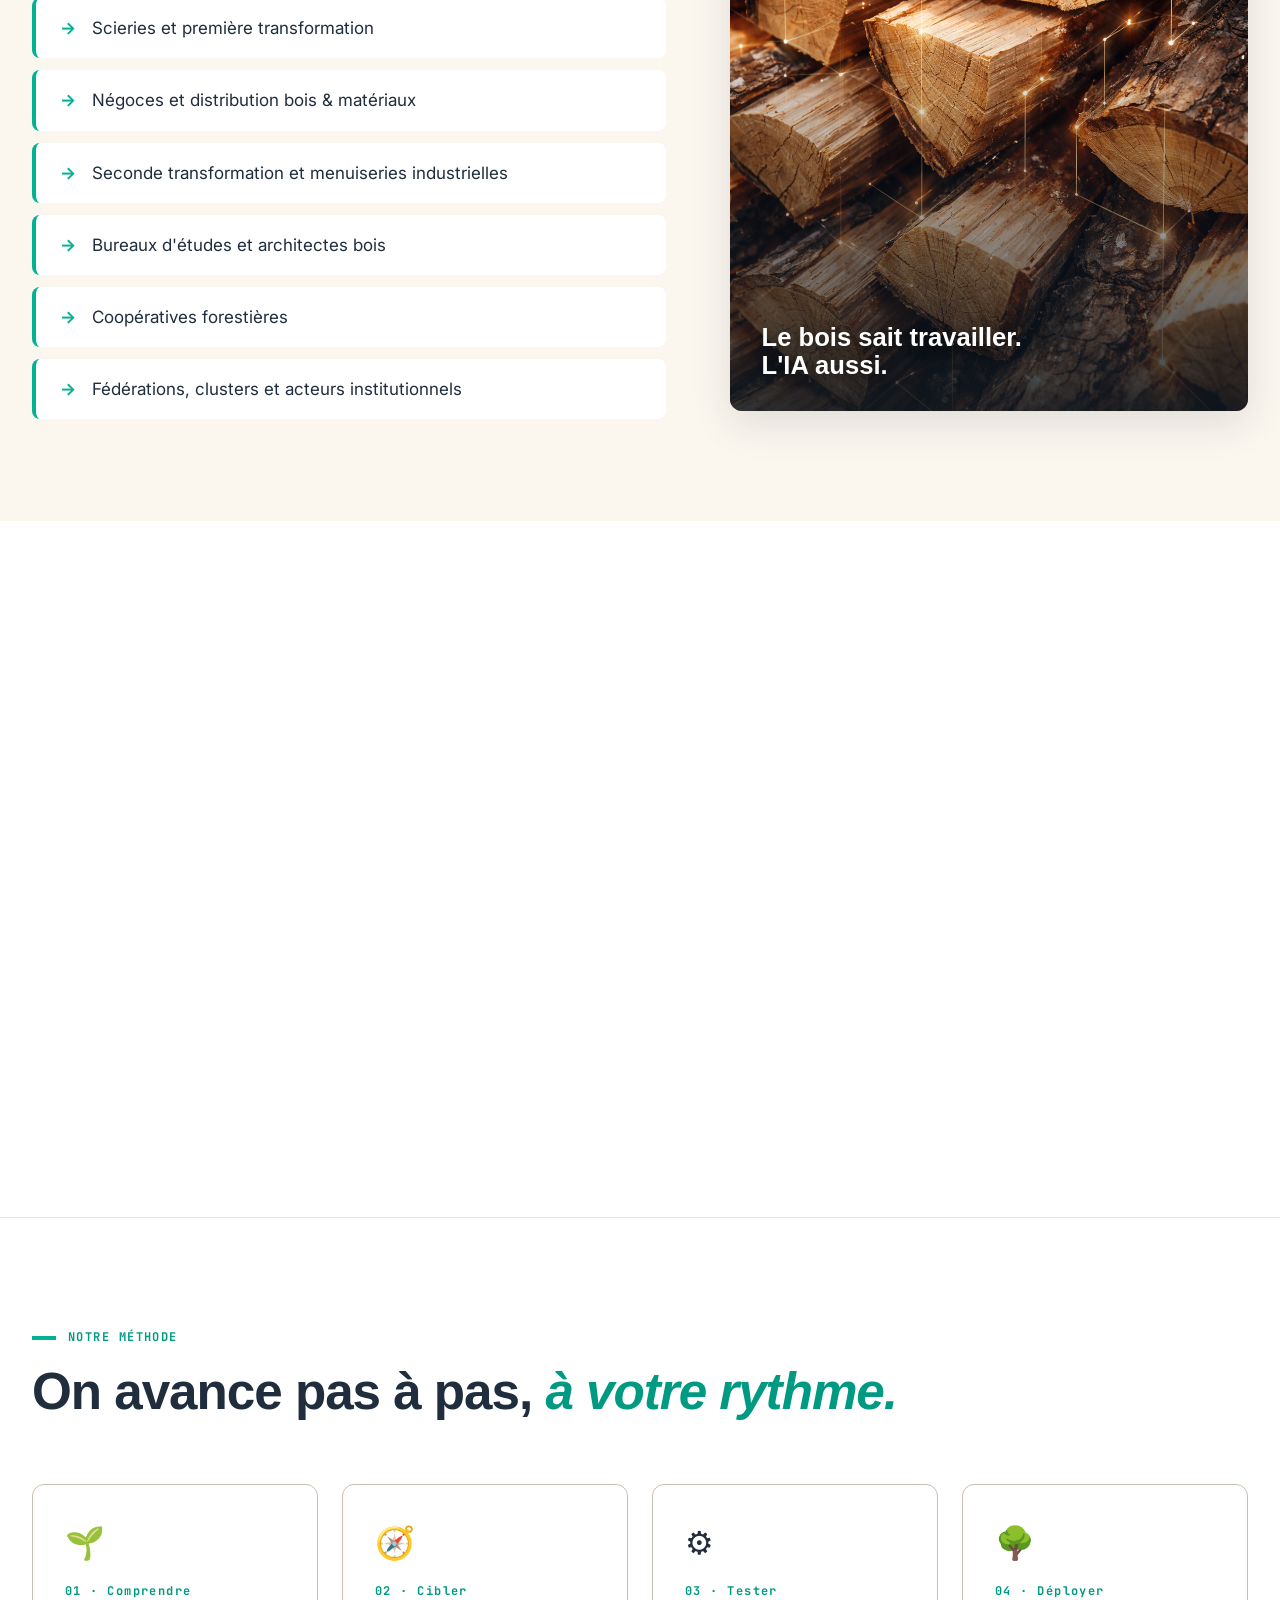
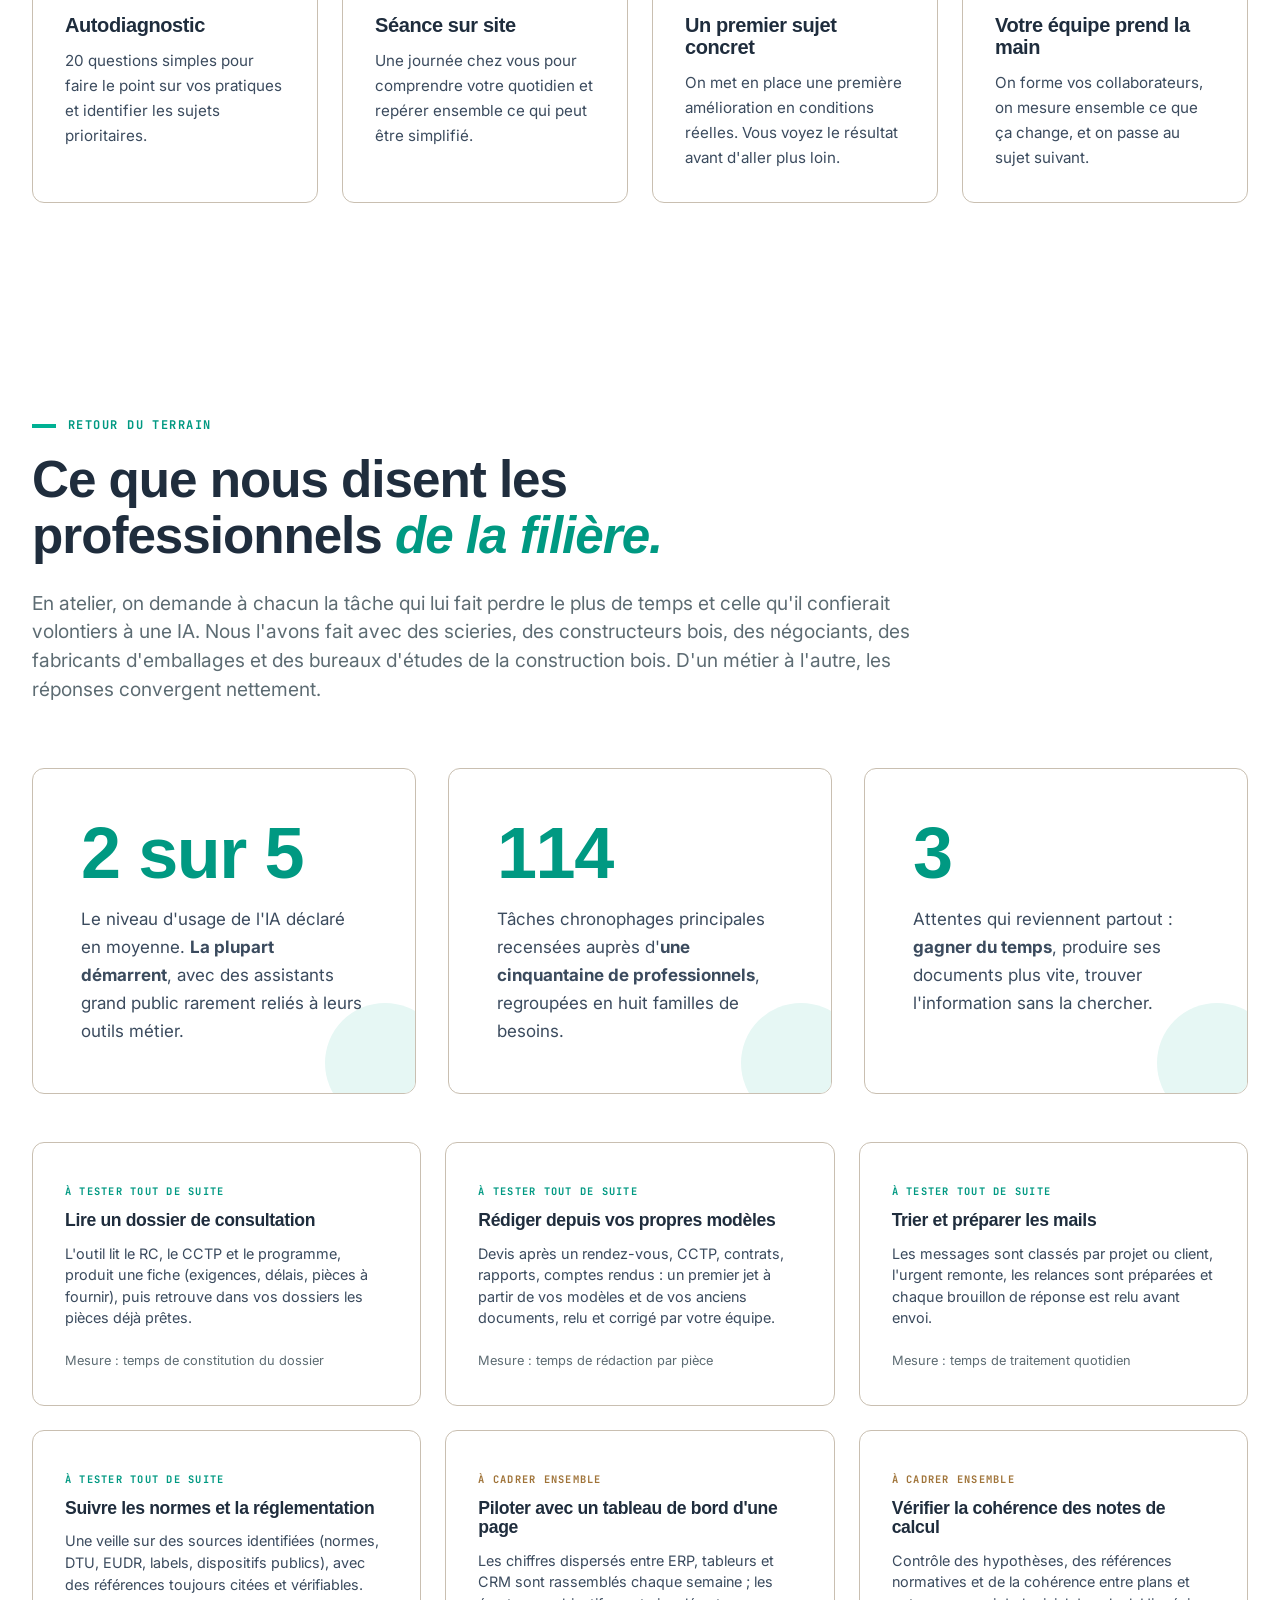
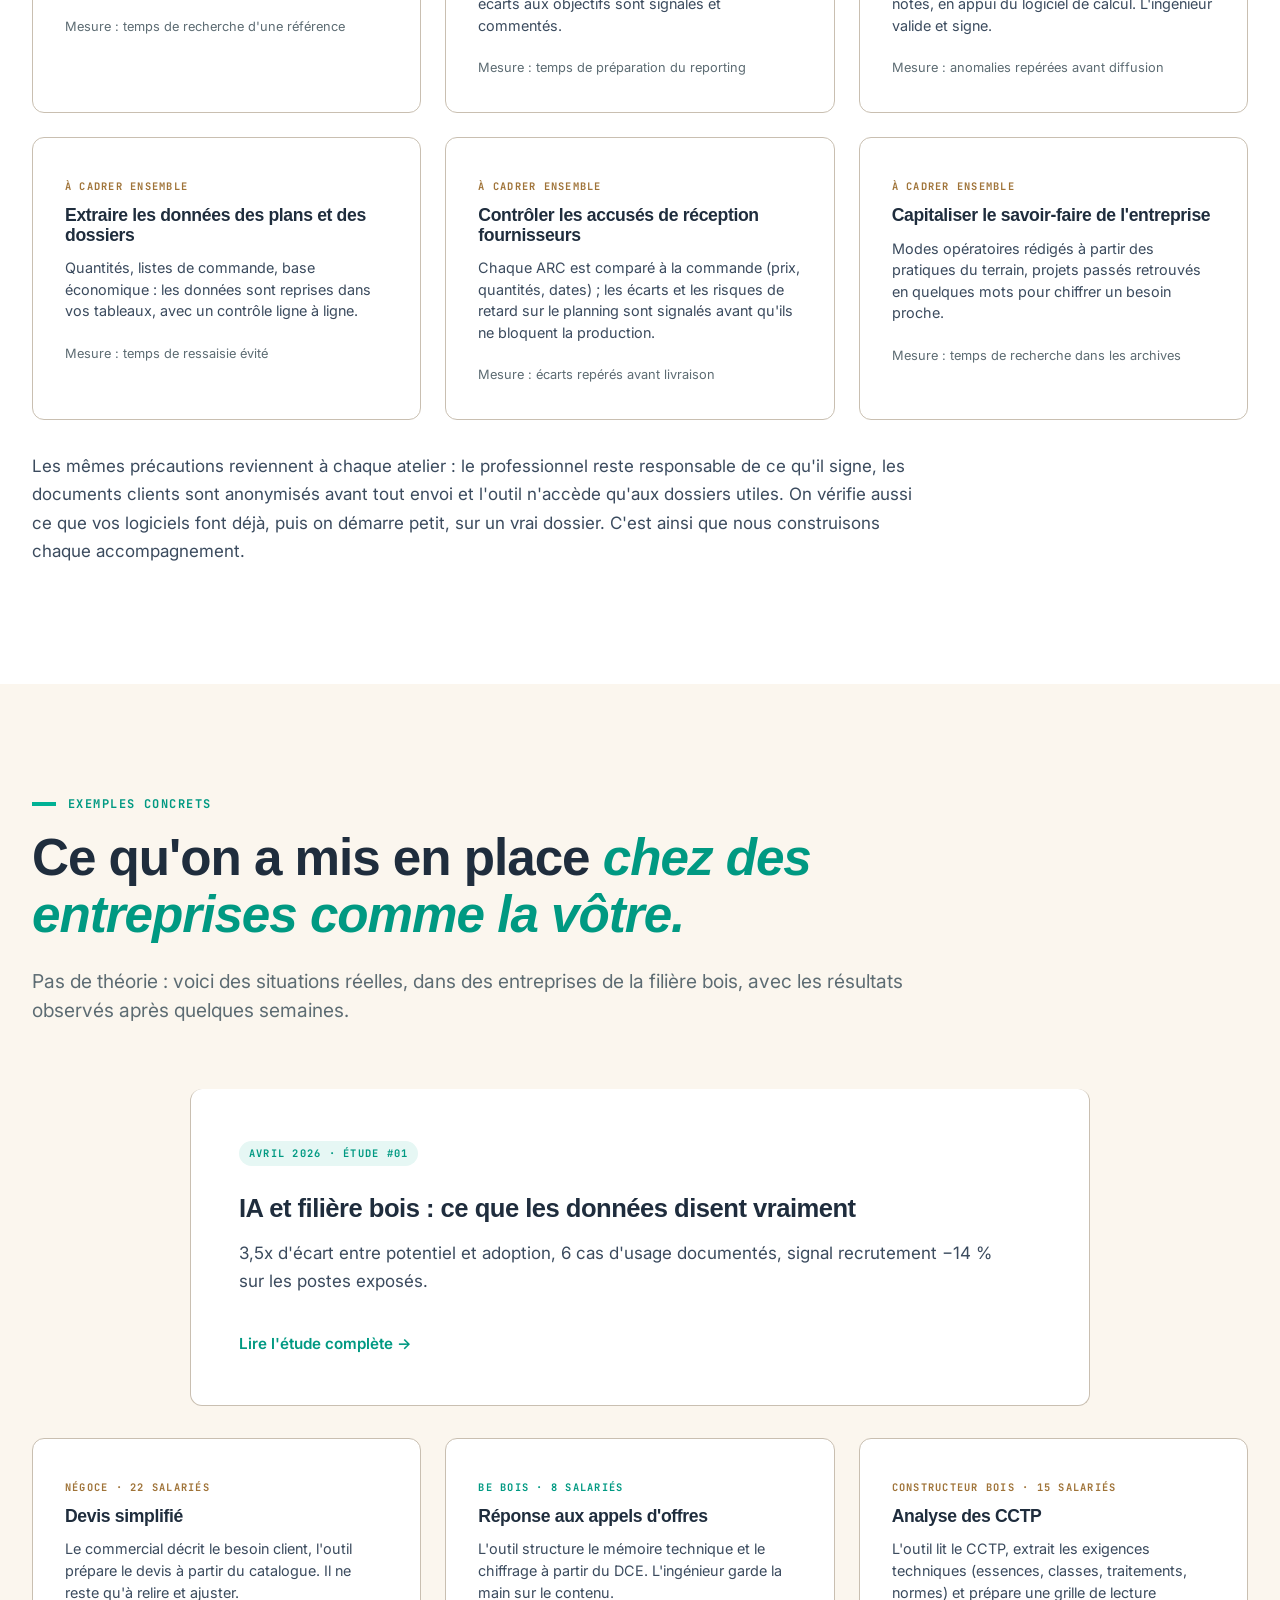
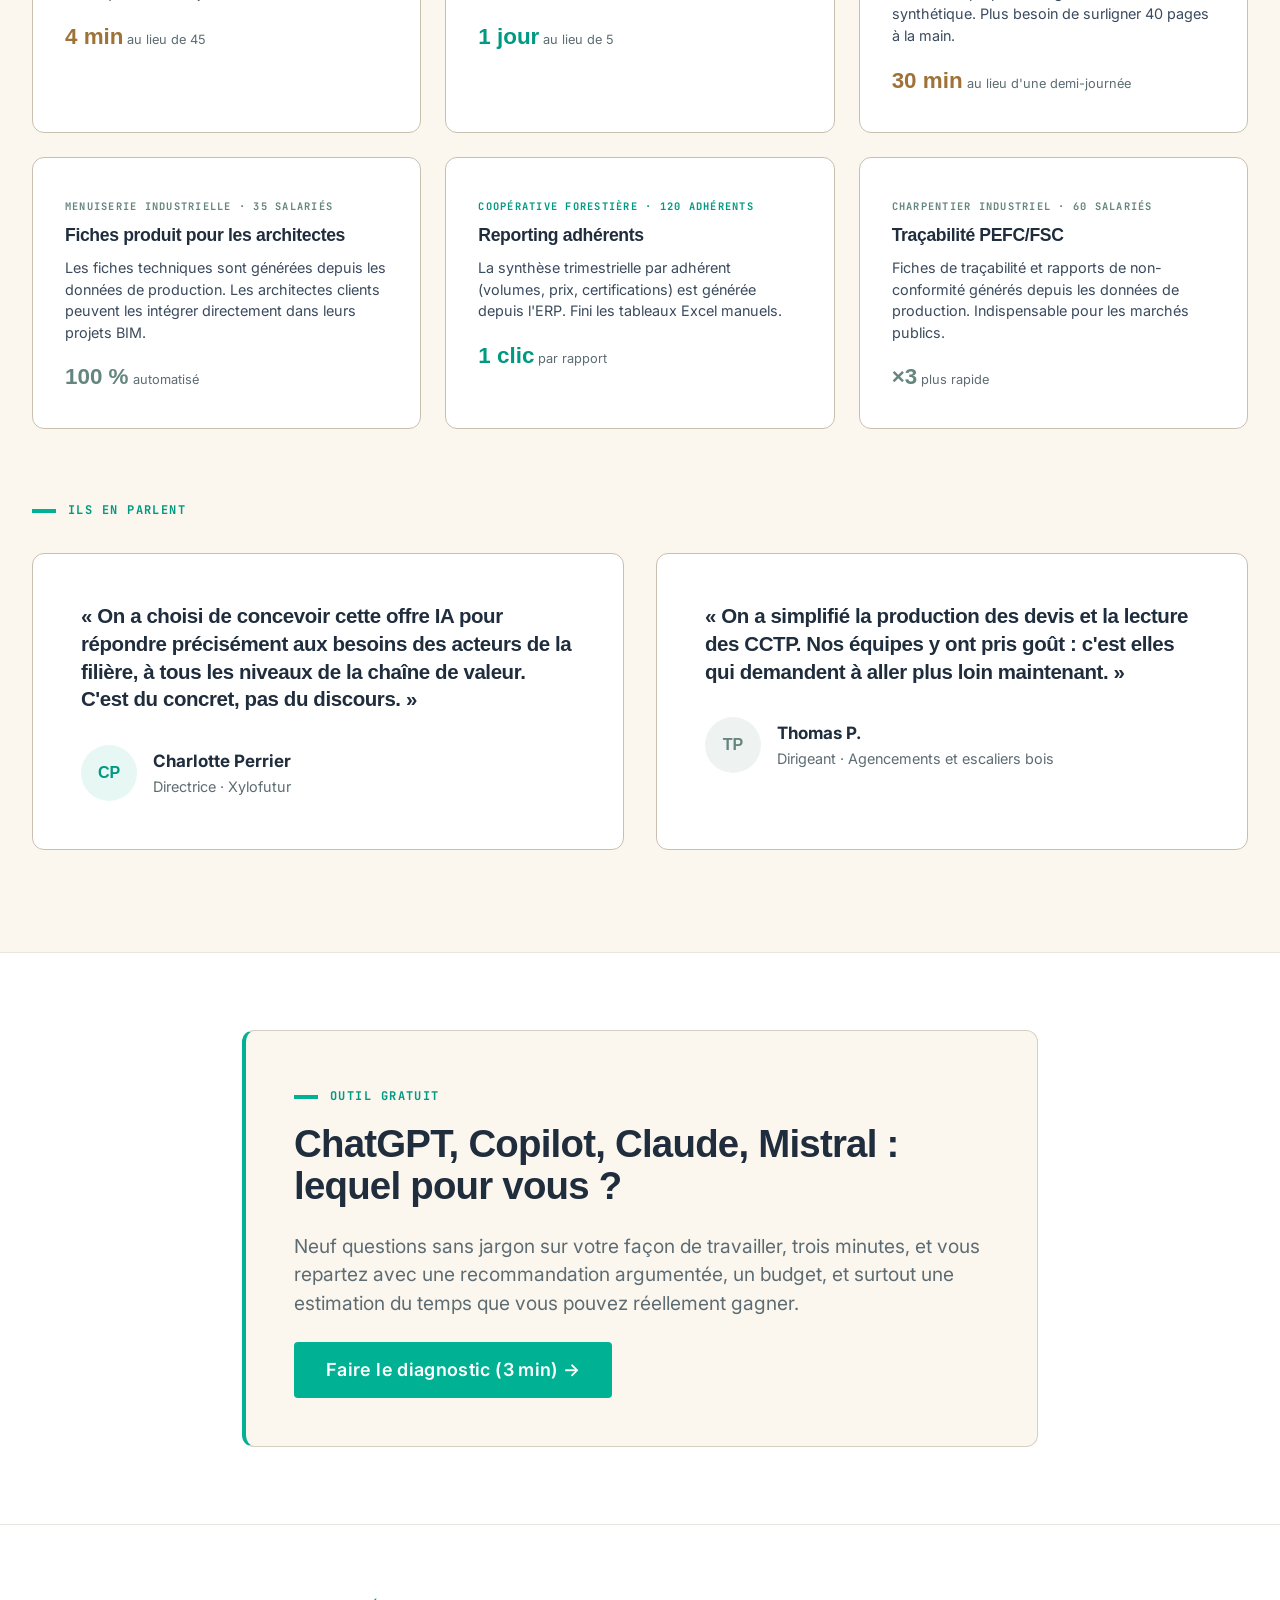
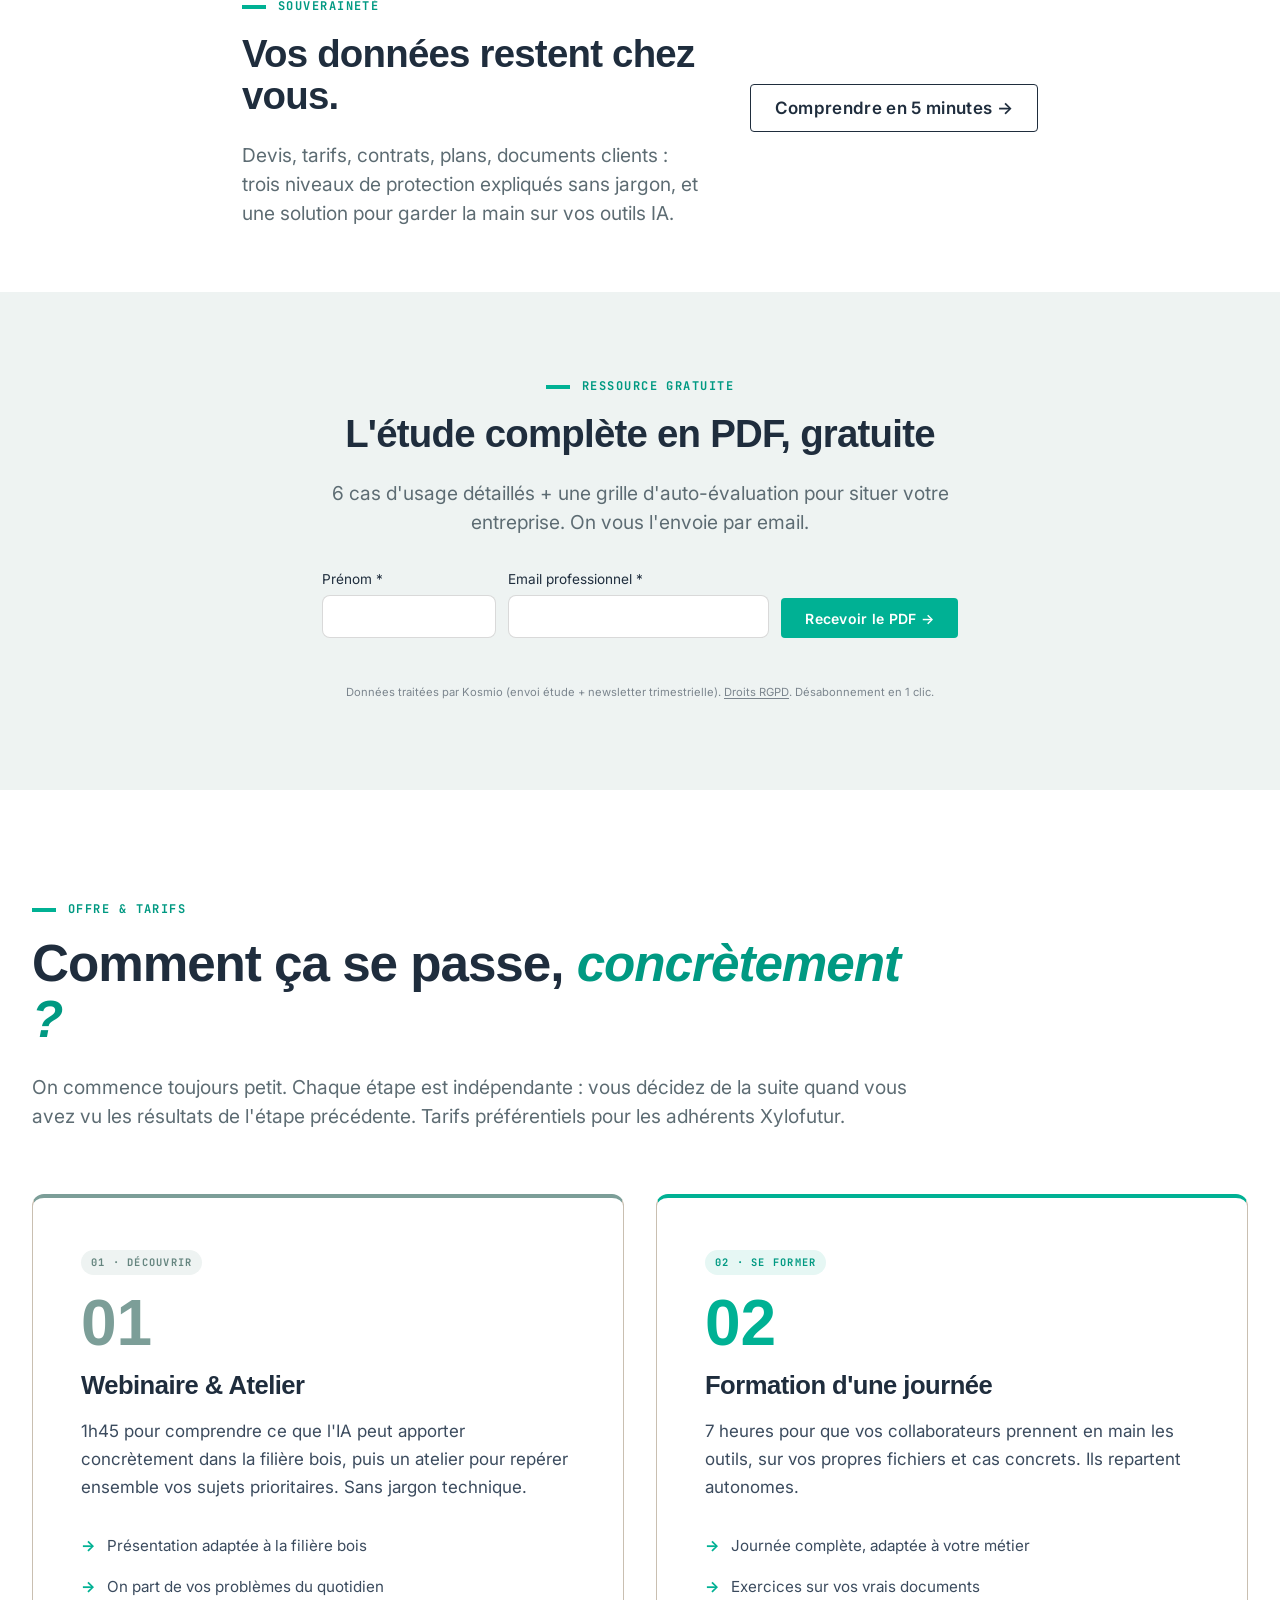
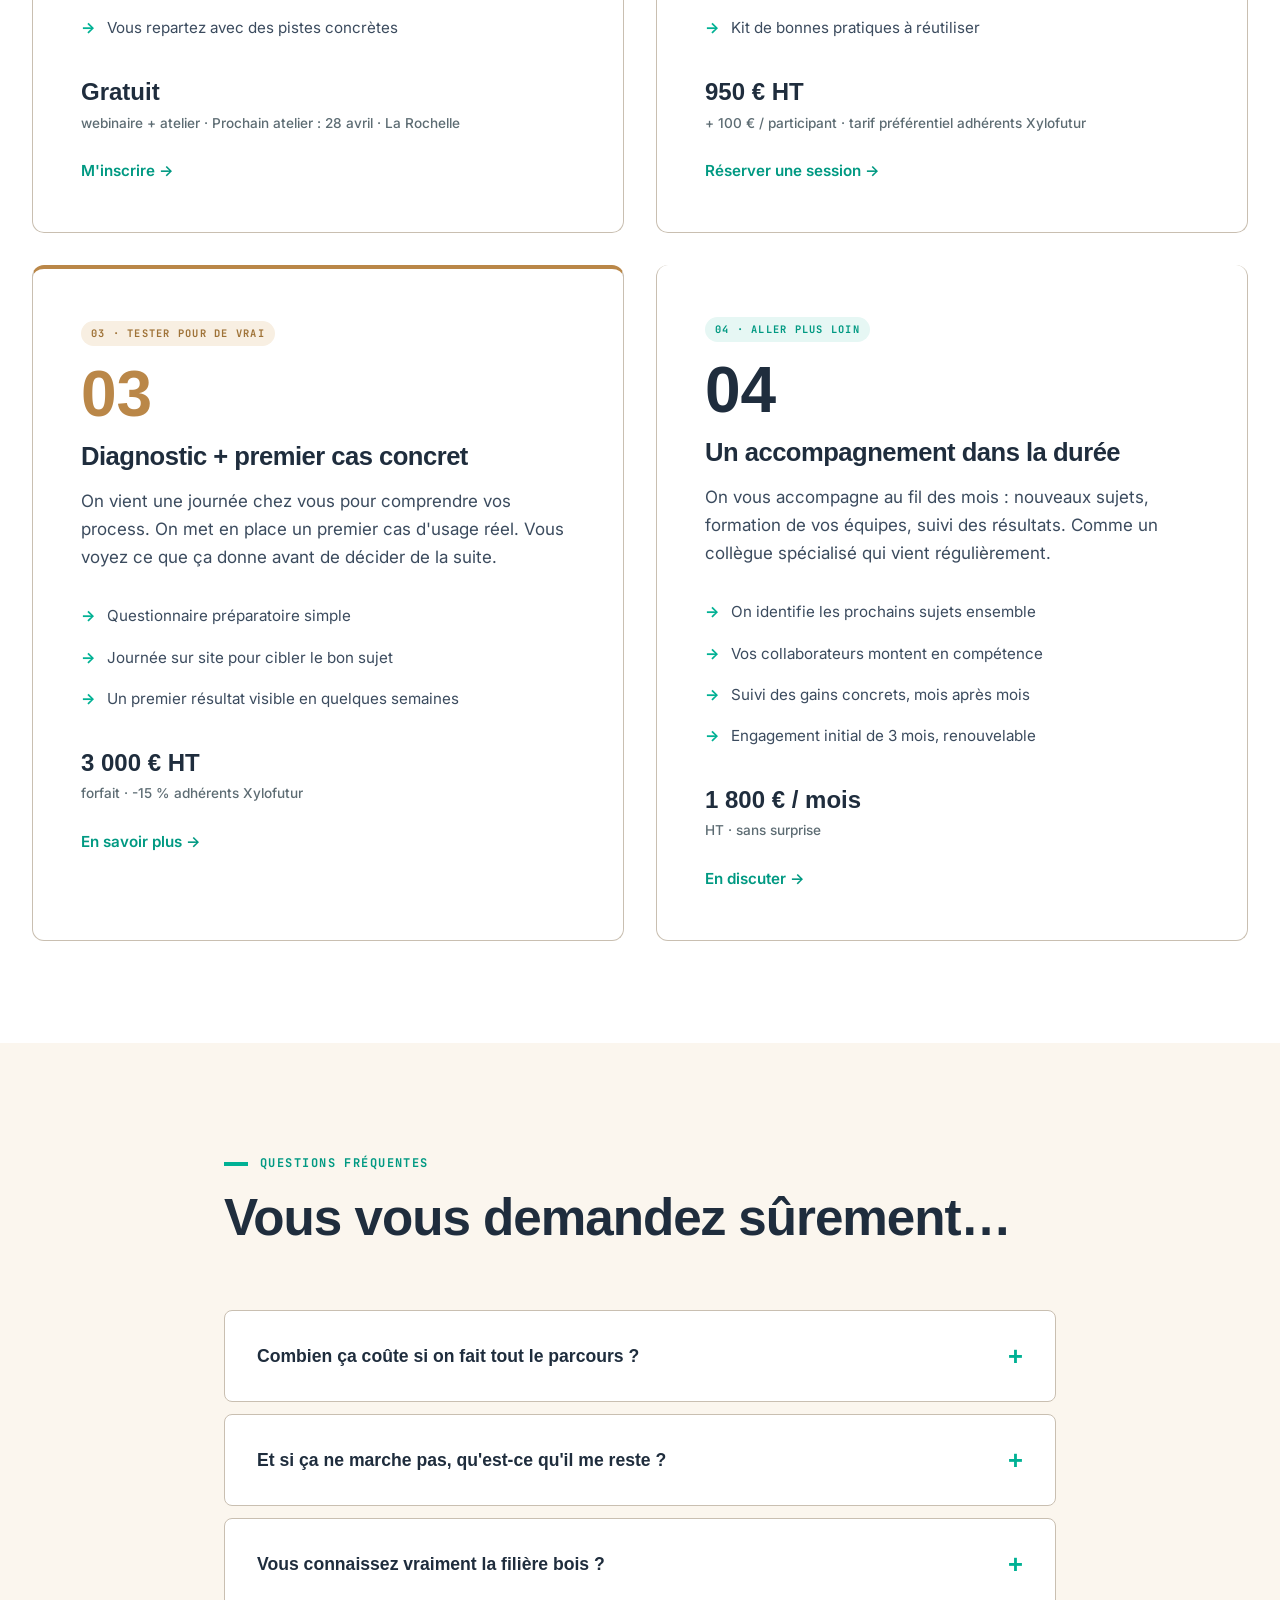
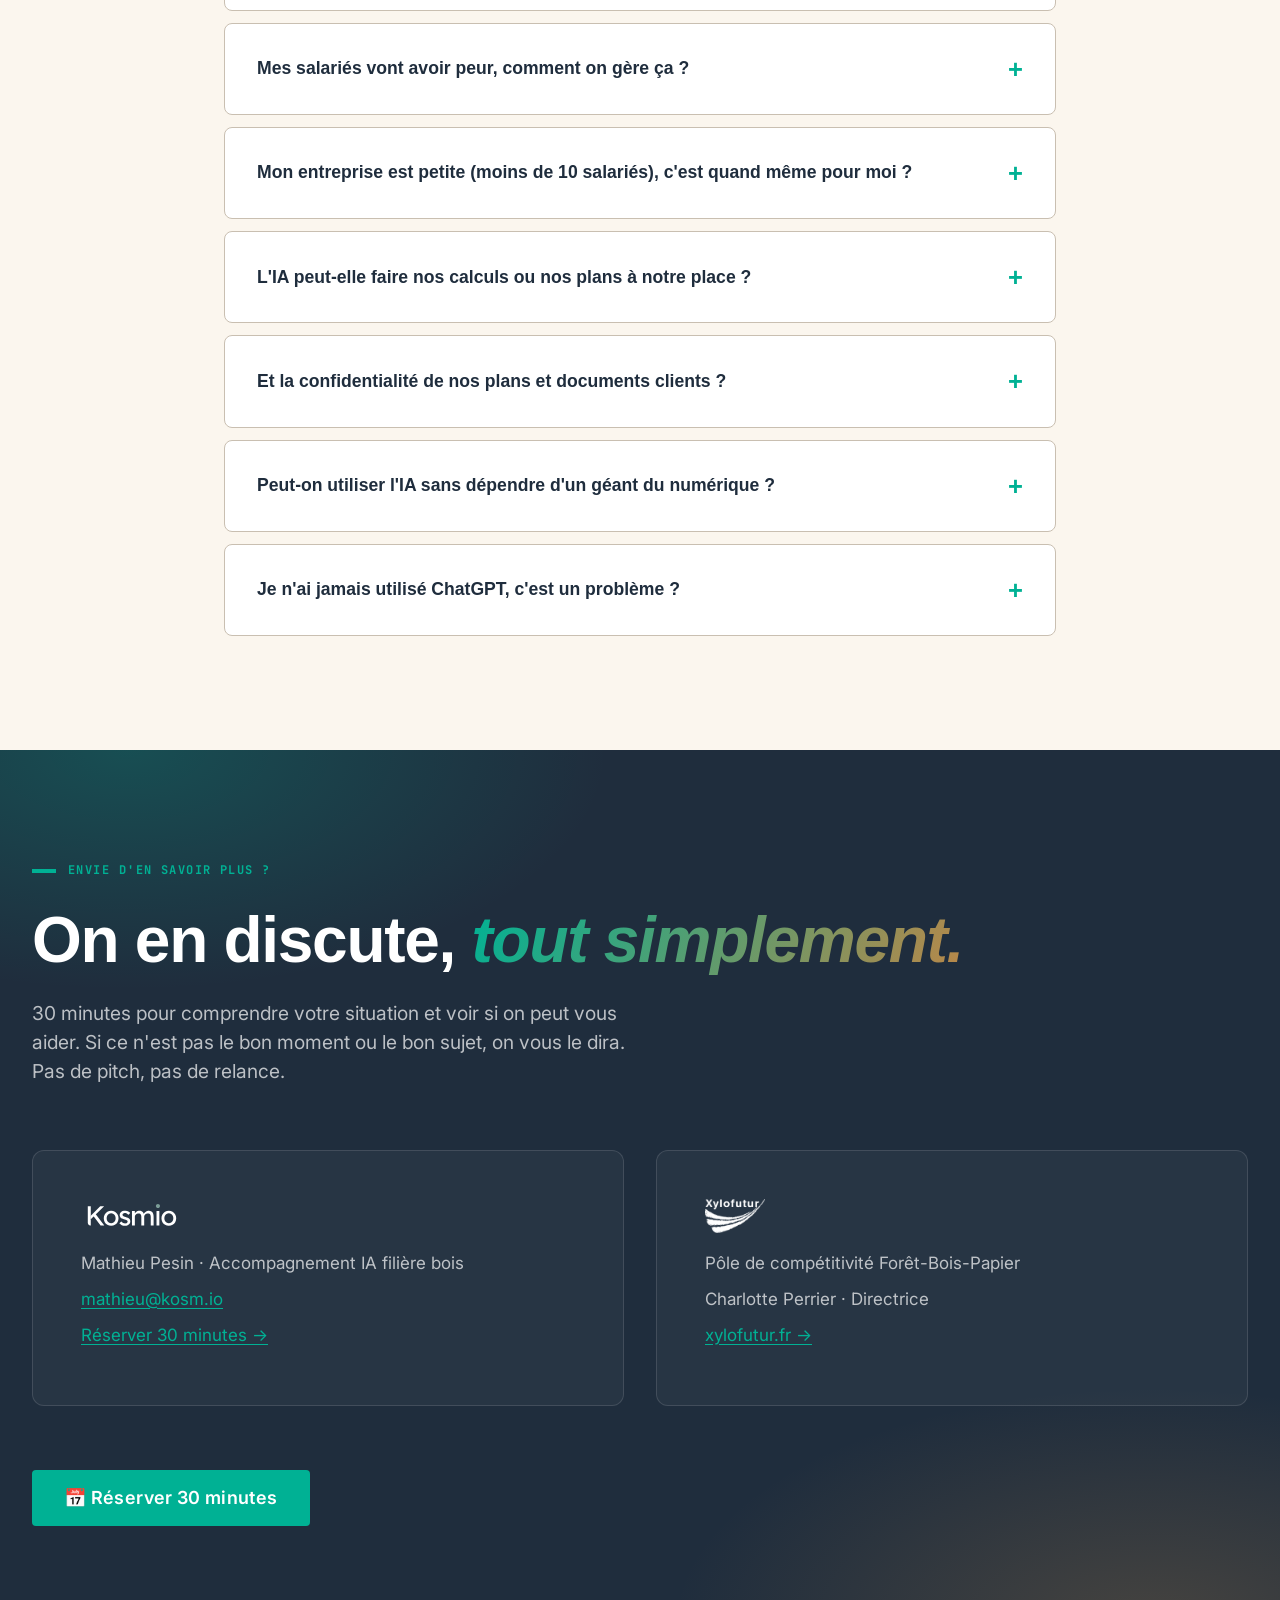
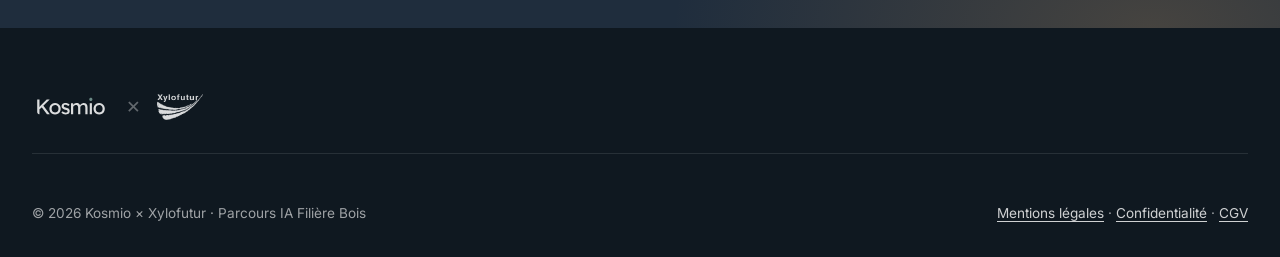
==== commit f6fc50ed: "Accueil : appel a l'action Diagnostic IA (perfia-eval) avec QR code Section placee apres "Pour qui ?" ====
--- a/index.html
+++ b/index.html
@@ -168,6 +168,28 @@
   .section-head h2 { font-size: var(--text-h1); margin-top: var(--space-4); }
   .section-head h2 em, h2 em { font-style: italic; color: var(--xf-green-600); }
   .level-card--featured { /* same size as others in 2x2 grid */ }
+
+  /* ============ CTA diagnostic IA (perfia-eval) ============ */
+  .diag-cta { background: var(--white); padding-block: clamp(3rem, 6vw, 5rem); border-bottom: 1px solid rgba(201,191,177,.4); }
+  .diag-card {
+    display:grid; gap: var(--space-6); align-items:center;
+    background:#fff; border:1px solid rgba(201,191,177,.7); border-radius: var(--radius-lg);
+    padding: clamp(1.5rem, 4vw, var(--space-7)); box-shadow: var(--shadow-md);
+  }
+  @media (min-width:768px){ .diag-card { grid-template-columns: 1fr auto; gap: var(--space-8); } }
+  .diag-card h2 { font-size: var(--text-h2); margin: var(--space-4) 0; }
+  .diag-card .t-lead { max-width: 54ch; margin: 0 0 var(--space-5); }
+  .diag-points { list-style:none; padding:0; margin: 0 0 var(--space-6); display:flex; flex-wrap:wrap; gap: var(--space-2); }
+  .diag-points li {
+    font-family: var(--font-mono); font-size:.68rem; font-weight:700; text-transform:uppercase;
+    letter-spacing: var(--tracking-mono); color: var(--xf-green-600); background: var(--xf-green-50);
+    padding: 6px 12px; border-radius: var(--radius-pill);
+  }
+  .diag-qr { display:none; margin:0; padding: var(--space-5); background: var(--xf-sand-100); border-radius: var(--radius-md); text-align:center; }
+  @media (min-width:768px){ .diag-qr { display:block; } }
+  .diag-qr img { display:block; width:168px; height:168px; margin-inline:auto; border-radius: var(--radius-sm); }
+  .diag-qr figcaption { margin-top: var(--space-3); font-size:.85rem; line-height:1.4; color: var(--ink-700); max-width: 20ch; margin-inline:auto; }
+  .diag-qr figcaption span { display:block; margin-top: var(--space-1); font-family: var(--font-mono); font-size:.68rem; color: var(--grey-600); }
 
   /* ============ Accroche souveraineté ============ */
   .teaser { display:grid; gap: var(--space-5); align-items:center; }
@@ -362,6 +384,7 @@
           <a href="choix-ia.html"><span class="nav-dd__title">Quel outil IA&nbsp;?</span><span class="nav-dd__desc">Trouver l'abonnement adapté à vos usages</span></a>
           <a href="souverainete.html"><span class="nav-dd__title">Souveraineté</span><span class="nav-dd__desc">Vos outils IA sur un serveur à votre nom</span></a>
           <a href="https://processotheque.kosmio.dev/" target="_blank" rel="noopener"><span class="nav-dd__title">Processothèque <span class="nav-dd__ext" aria-hidden="true">↗</span></span><span class="nav-dd__desc">Le référentiel des processus métier de la filière bois</span></a>
+          <a href="https://mooc-ia.kosm.io/" target="_blank" rel="noopener"><span class="nav-dd__title">IAcadémie <span class="nav-dd__ext" aria-hidden="true">↗</span></span><span class="nav-dd__desc">Le MOOC pour performer avec l'IA</span></a>
         </div>
       </div>
       <a href="#faq">FAQ</a>
@@ -550,6 +573,29 @@
       </ul>
     </div>
     <div class="visual reveal" aria-hidden="true"><span>Le bois sait travailler.<br>L'IA aussi.</span></div>
+  </div>
+</section>
+
+<!-- ============ DIAGNOSTIC IA (perfia-eval) ============ -->
+<section class="diag-cta" id="diagnostic">
+  <div class="wrap" style="max-width:1040px;">
+    <div class="diag-card reveal">
+      <div>
+        <span class="eyebrow">Diagnostic IA gratuit</span>
+        <h2>Où en est votre entreprise avec l'IA&nbsp;? <em>Votre feuille de route en 7 minutes.</em></h2>
+        <p class="t-lead">Situez-vous sur trois axes (vos usages de l'IA, vos données, votre cadre) et choisissez les cas d'usage qui parlent à votre métier. Vous repartez avec vos prochaines étapes et une matrice de priorités, à garder en PDF.</p>
+        <ul class="diag-points">
+          <li>5 à 7 minutes</li>
+          <li>Aucun compte à créer</li>
+          <li>Feuille de route en PDF</li>
+        </ul>
+        <a class="btn btn--primary btn--lg" href="https://perfia-eval.kosm.io/?utm_source=site-accueil" target="_blank" rel="noopener">Faire mon diagnostic →</a>
+      </div>
+      <figure class="diag-qr">
+        <img src="assets/qr-perfia-eval.svg" width="168" height="168" alt="QR code menant au diagnostic IA PerfIA sur perfia-eval.kosm.io">
+        <figcaption>Plus pratique sur téléphone&nbsp;: scannez ce code.<span>perfia-eval.kosm.io</span></figcaption>
+      </figure>
+    </div>
   </div>
 </section>
 
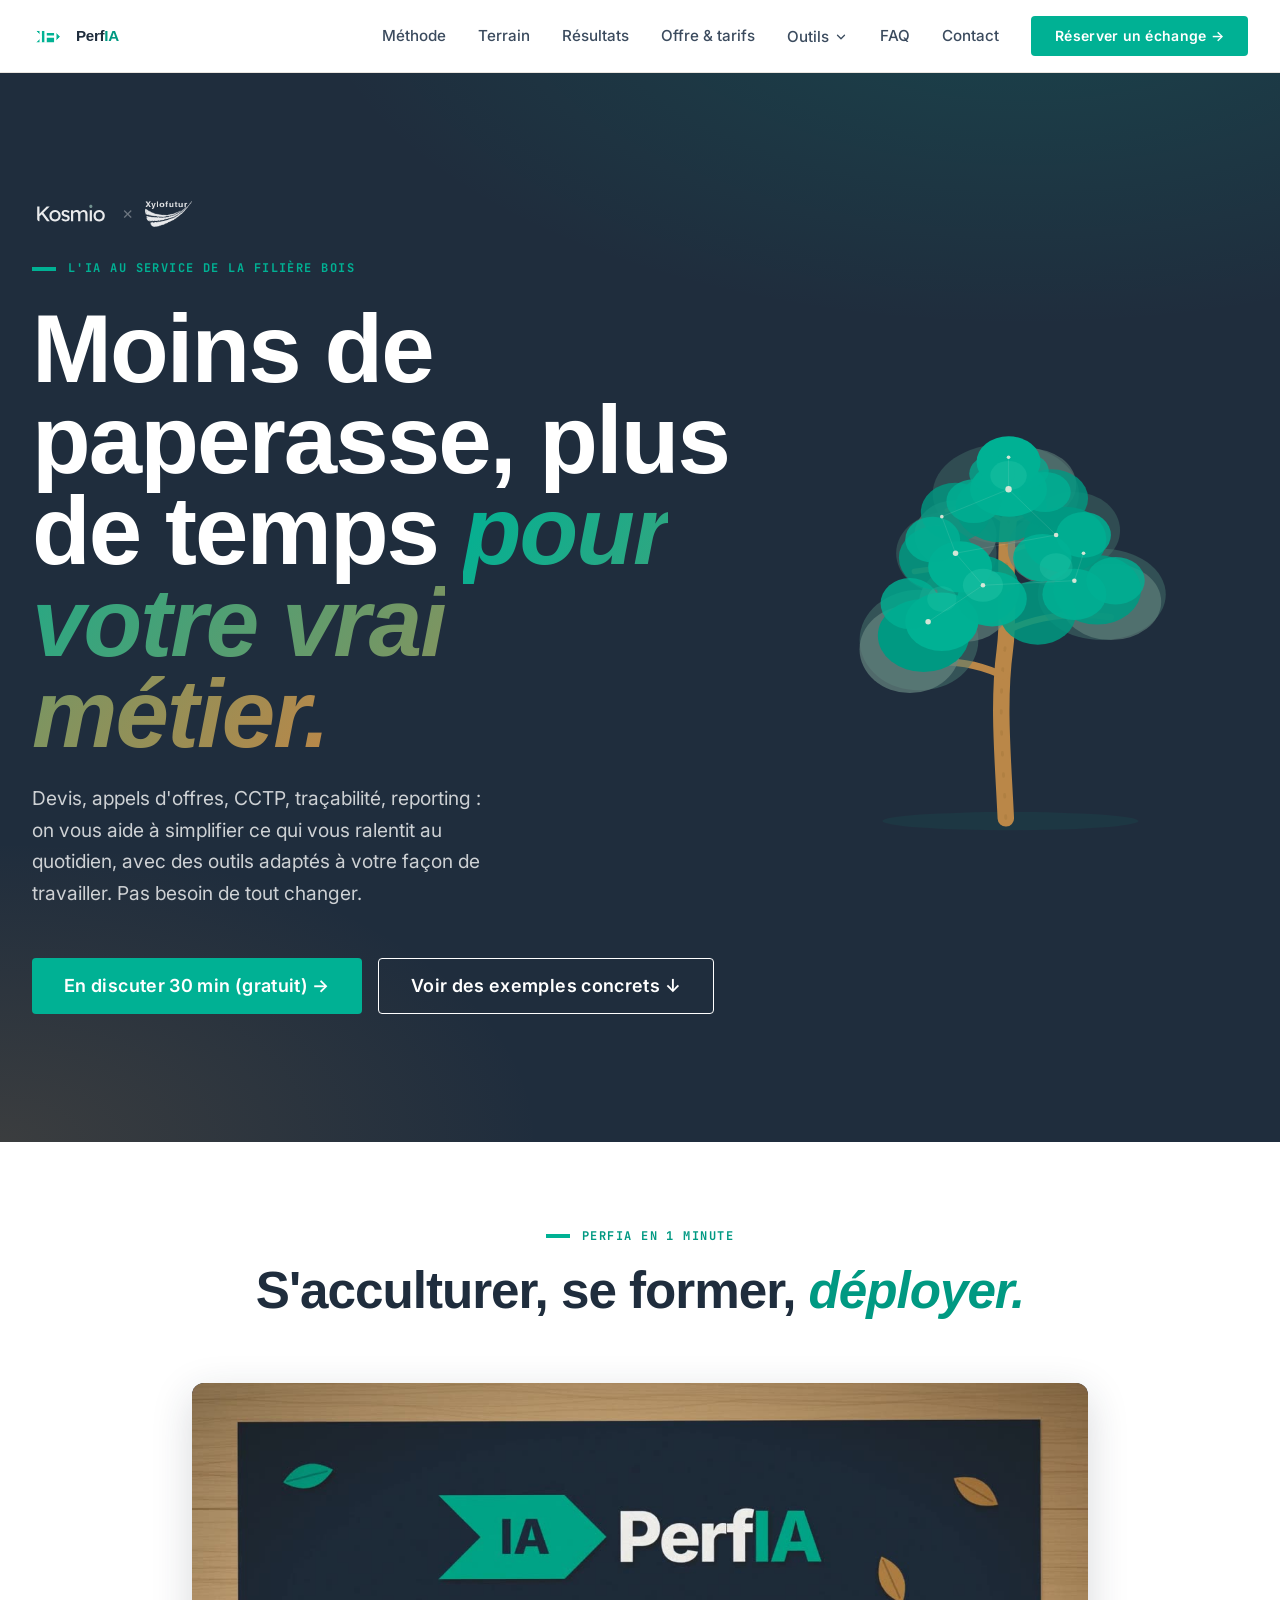
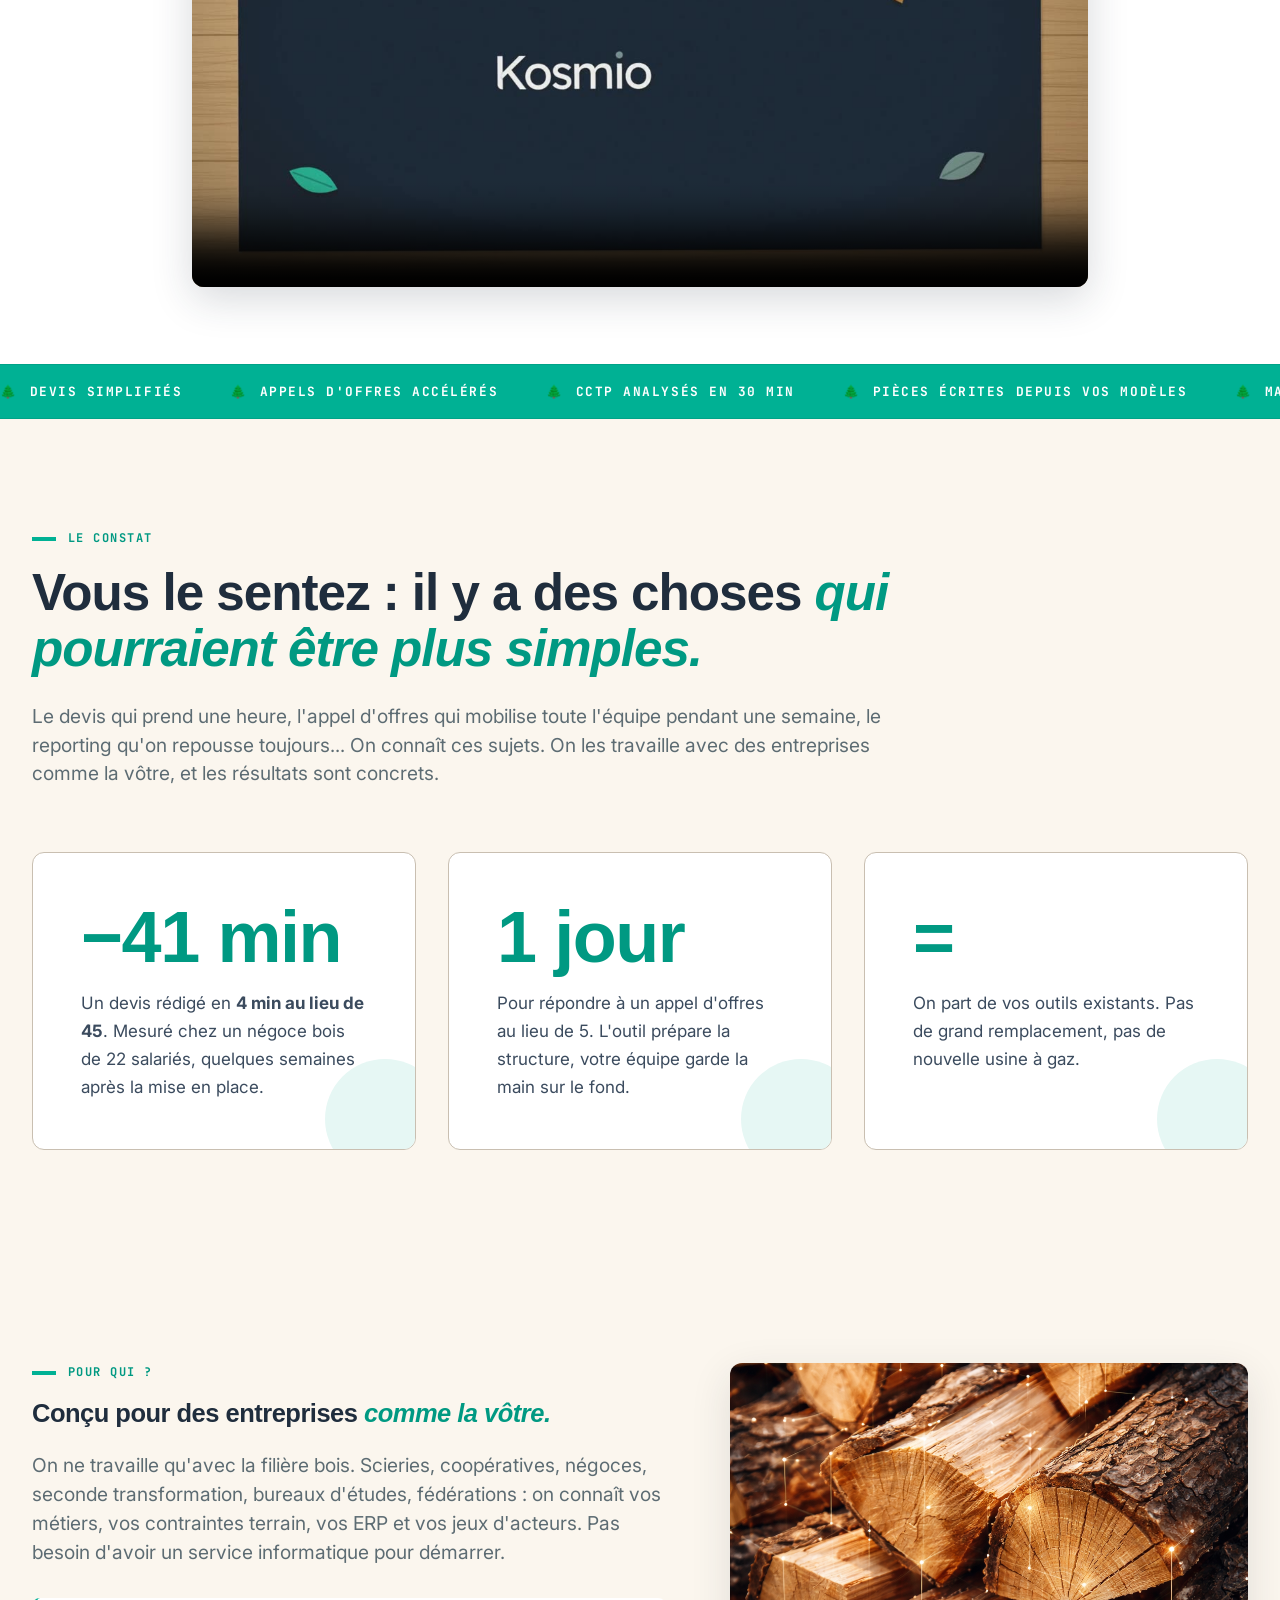
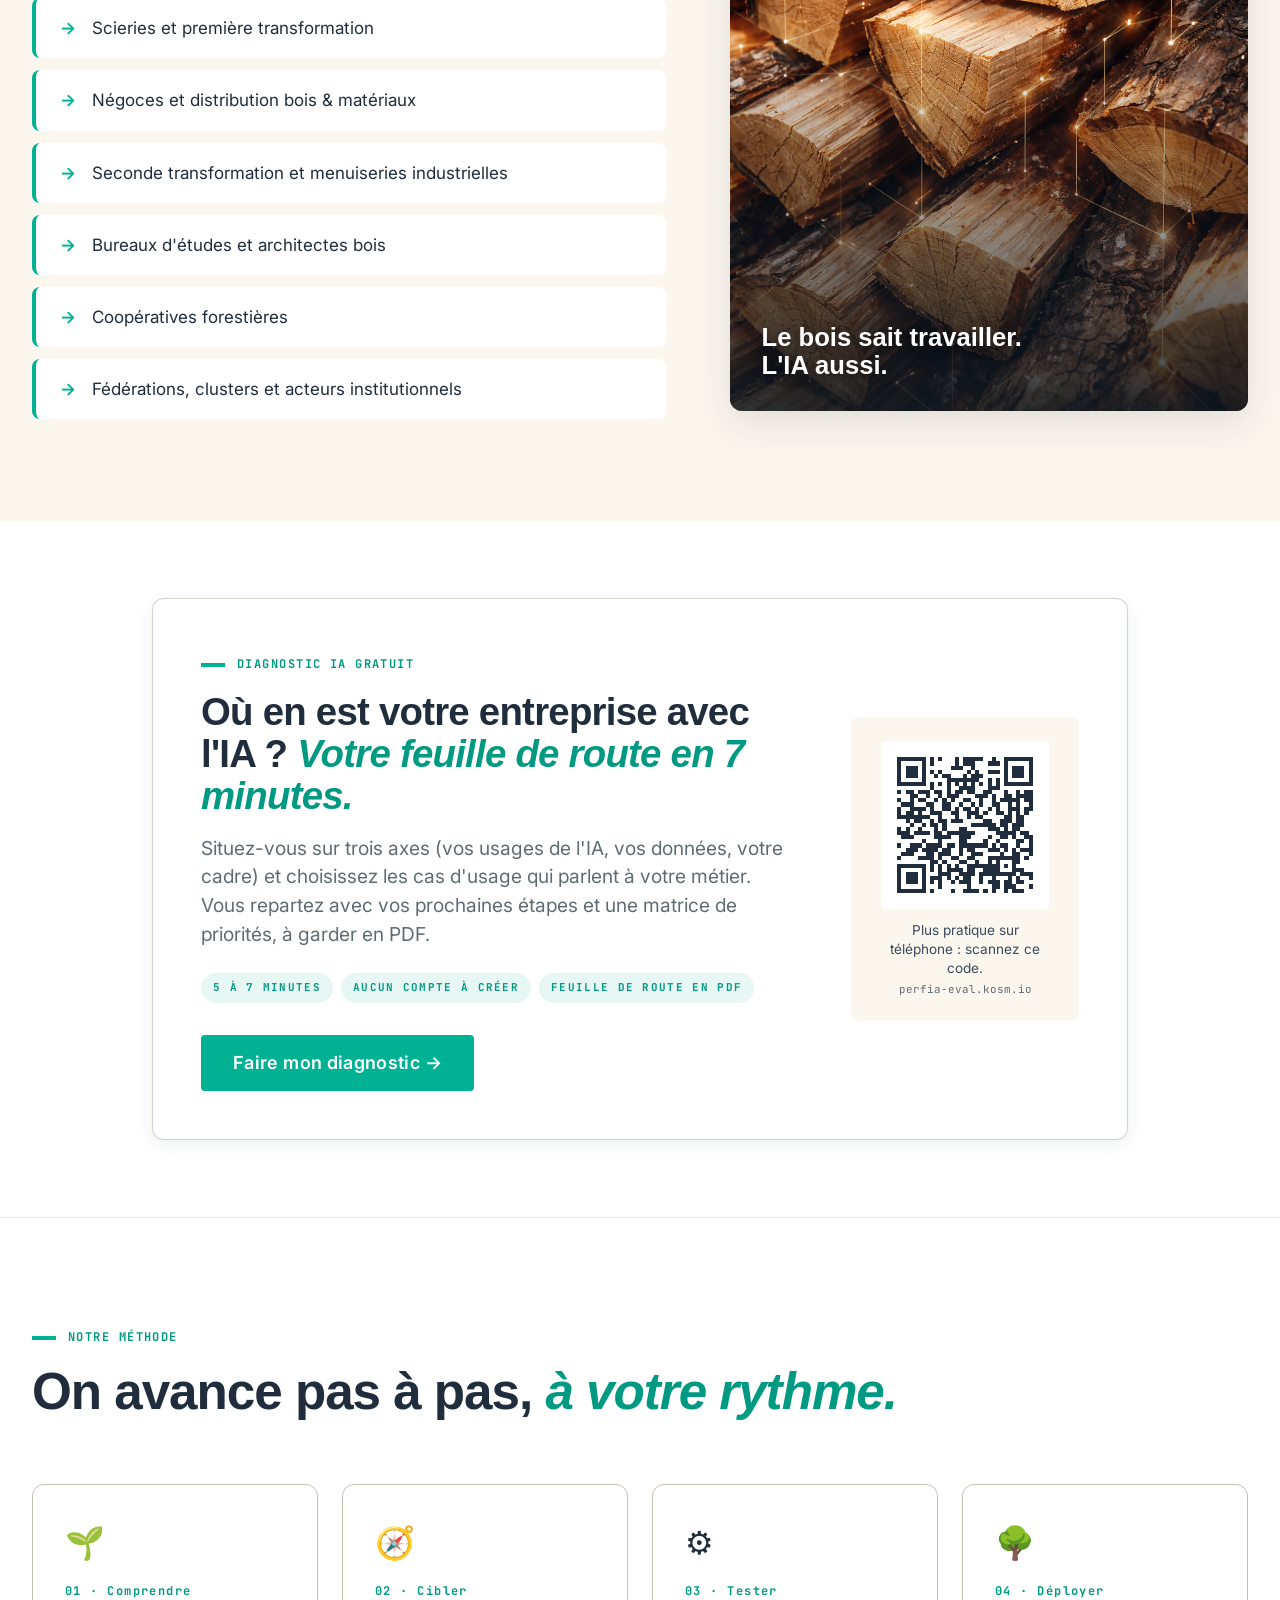
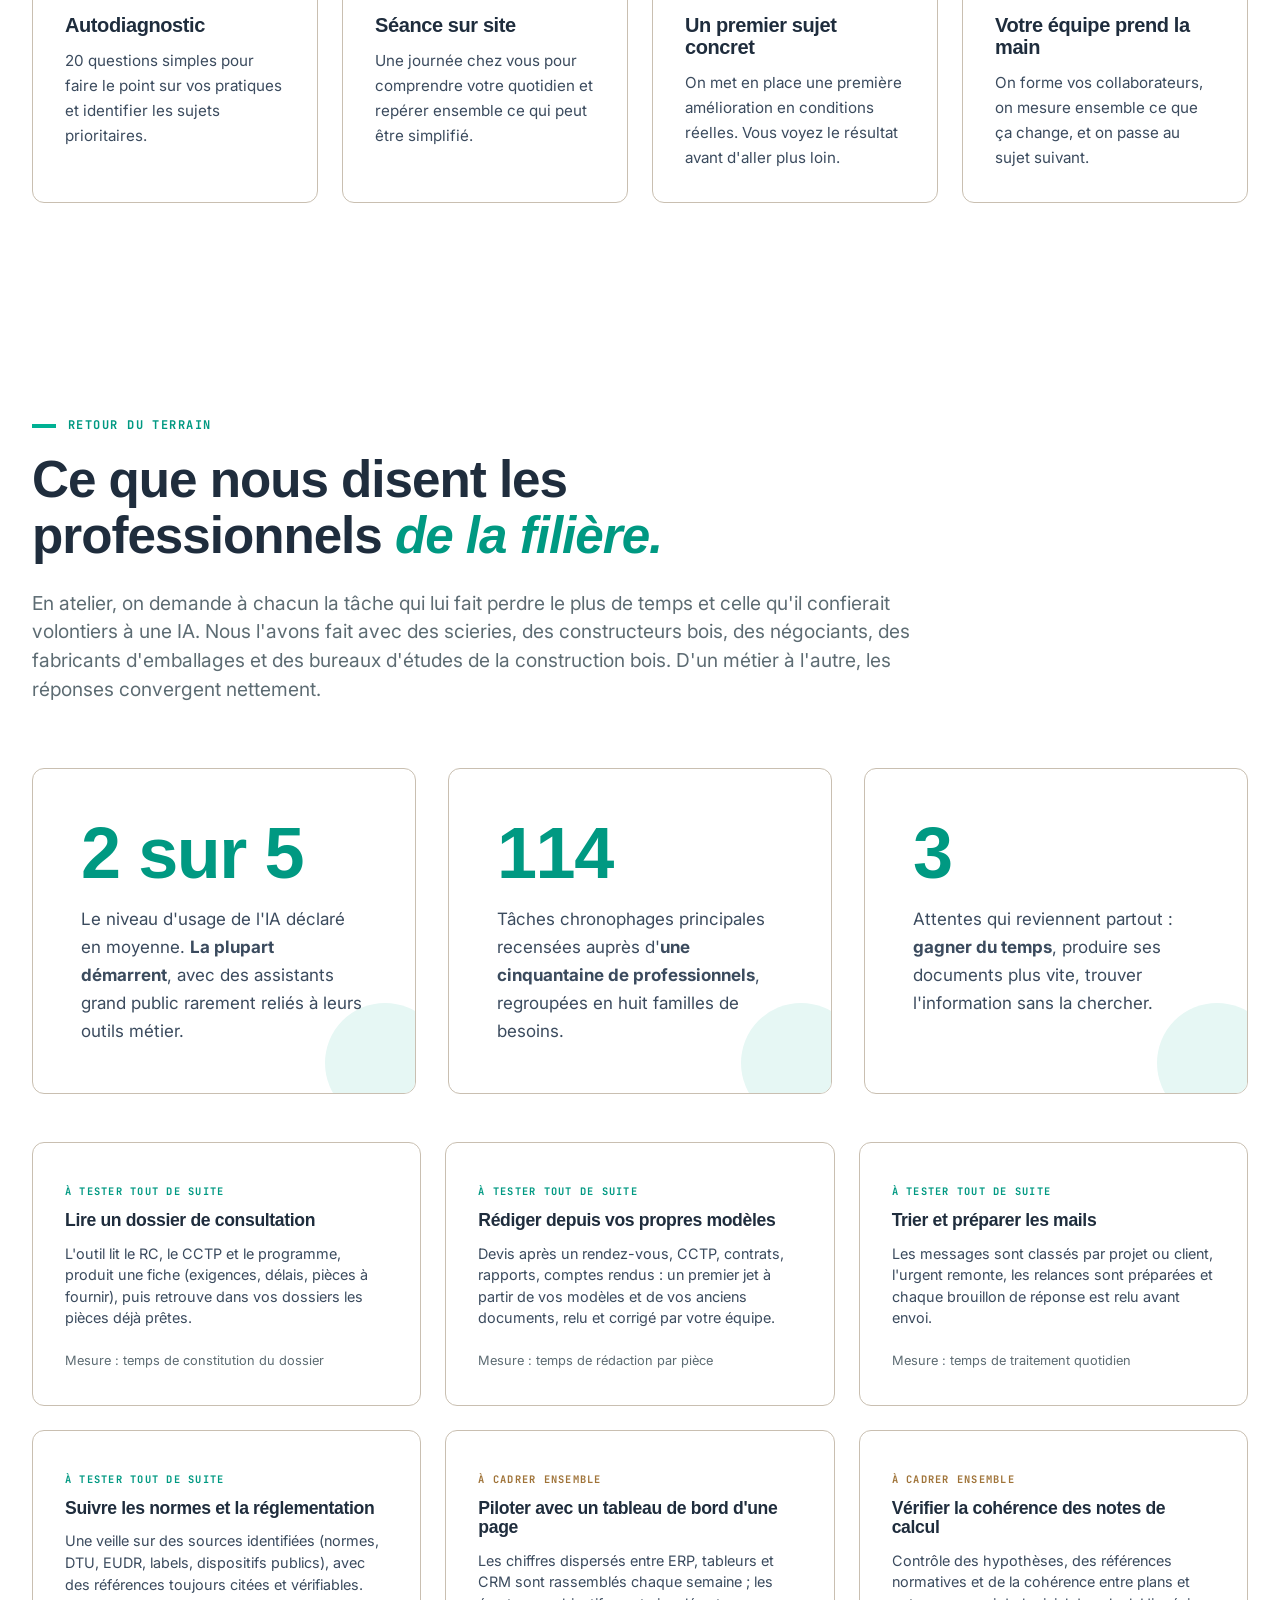
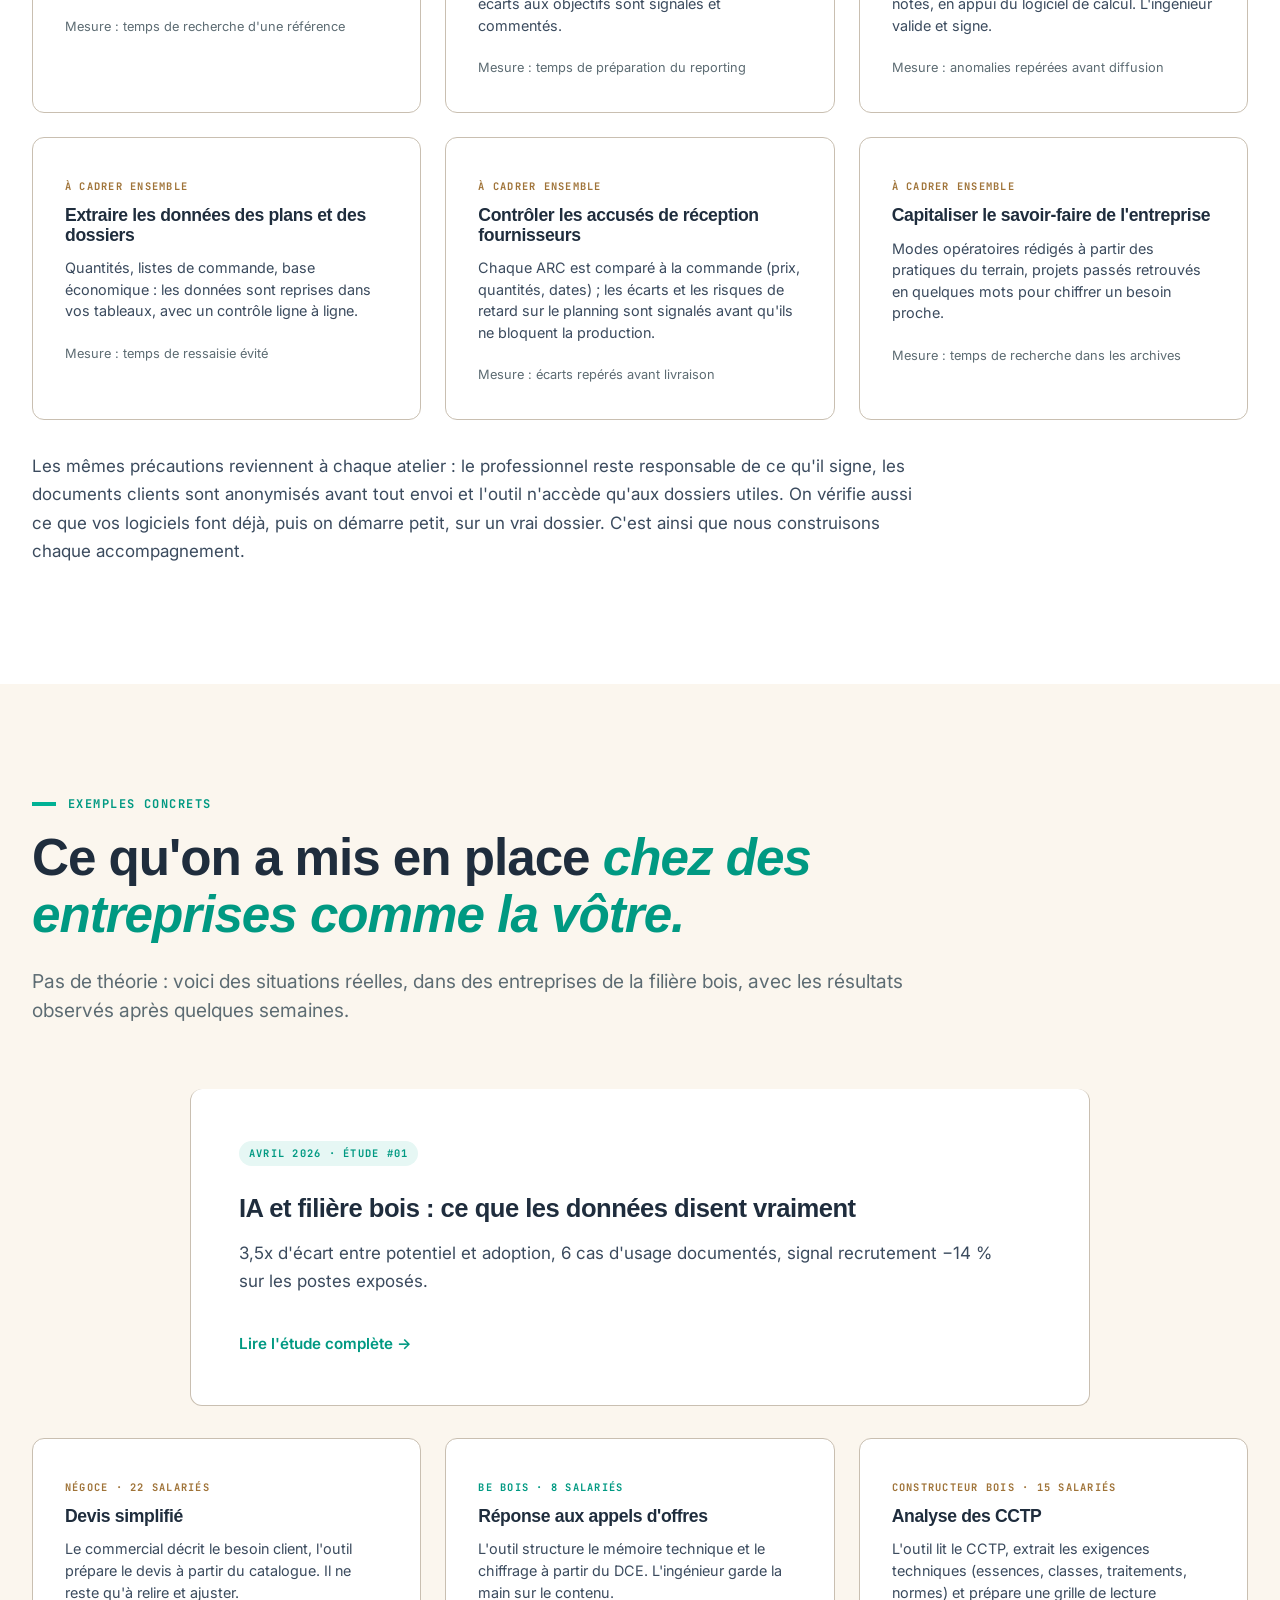
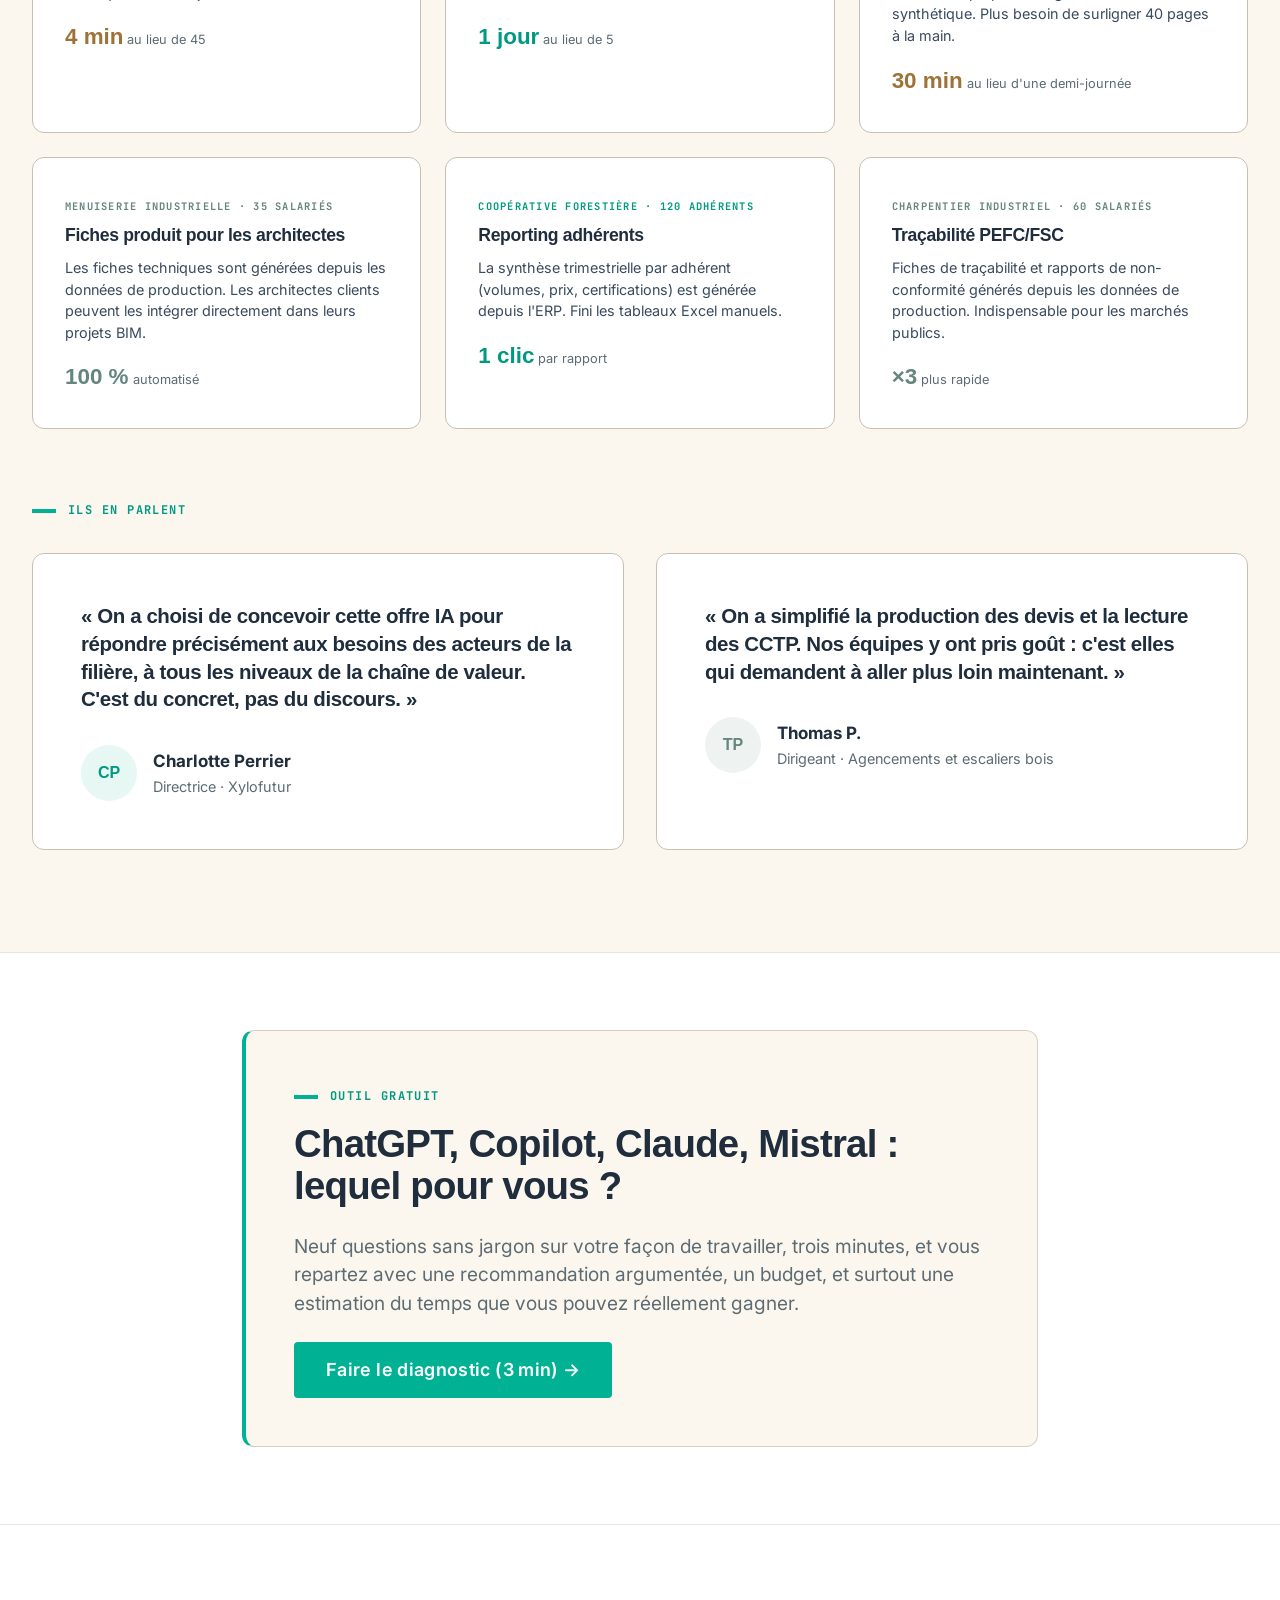
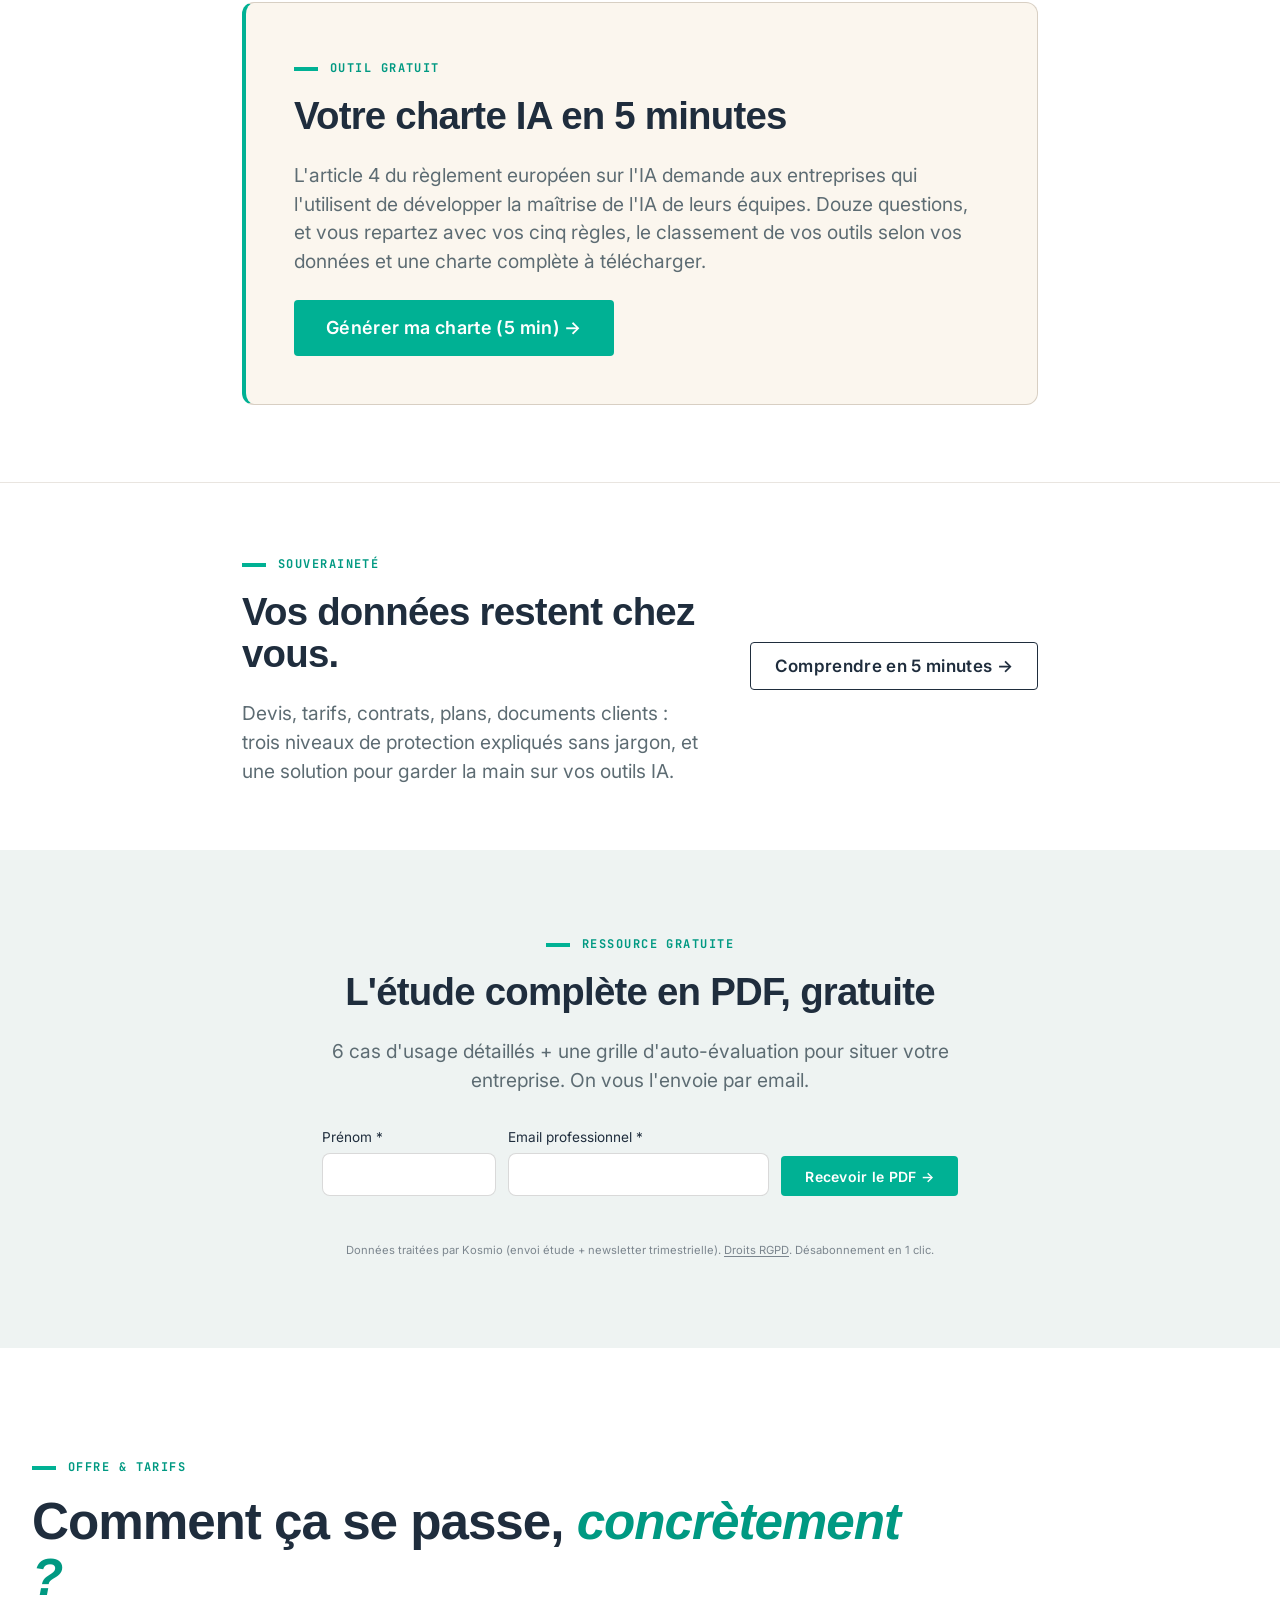
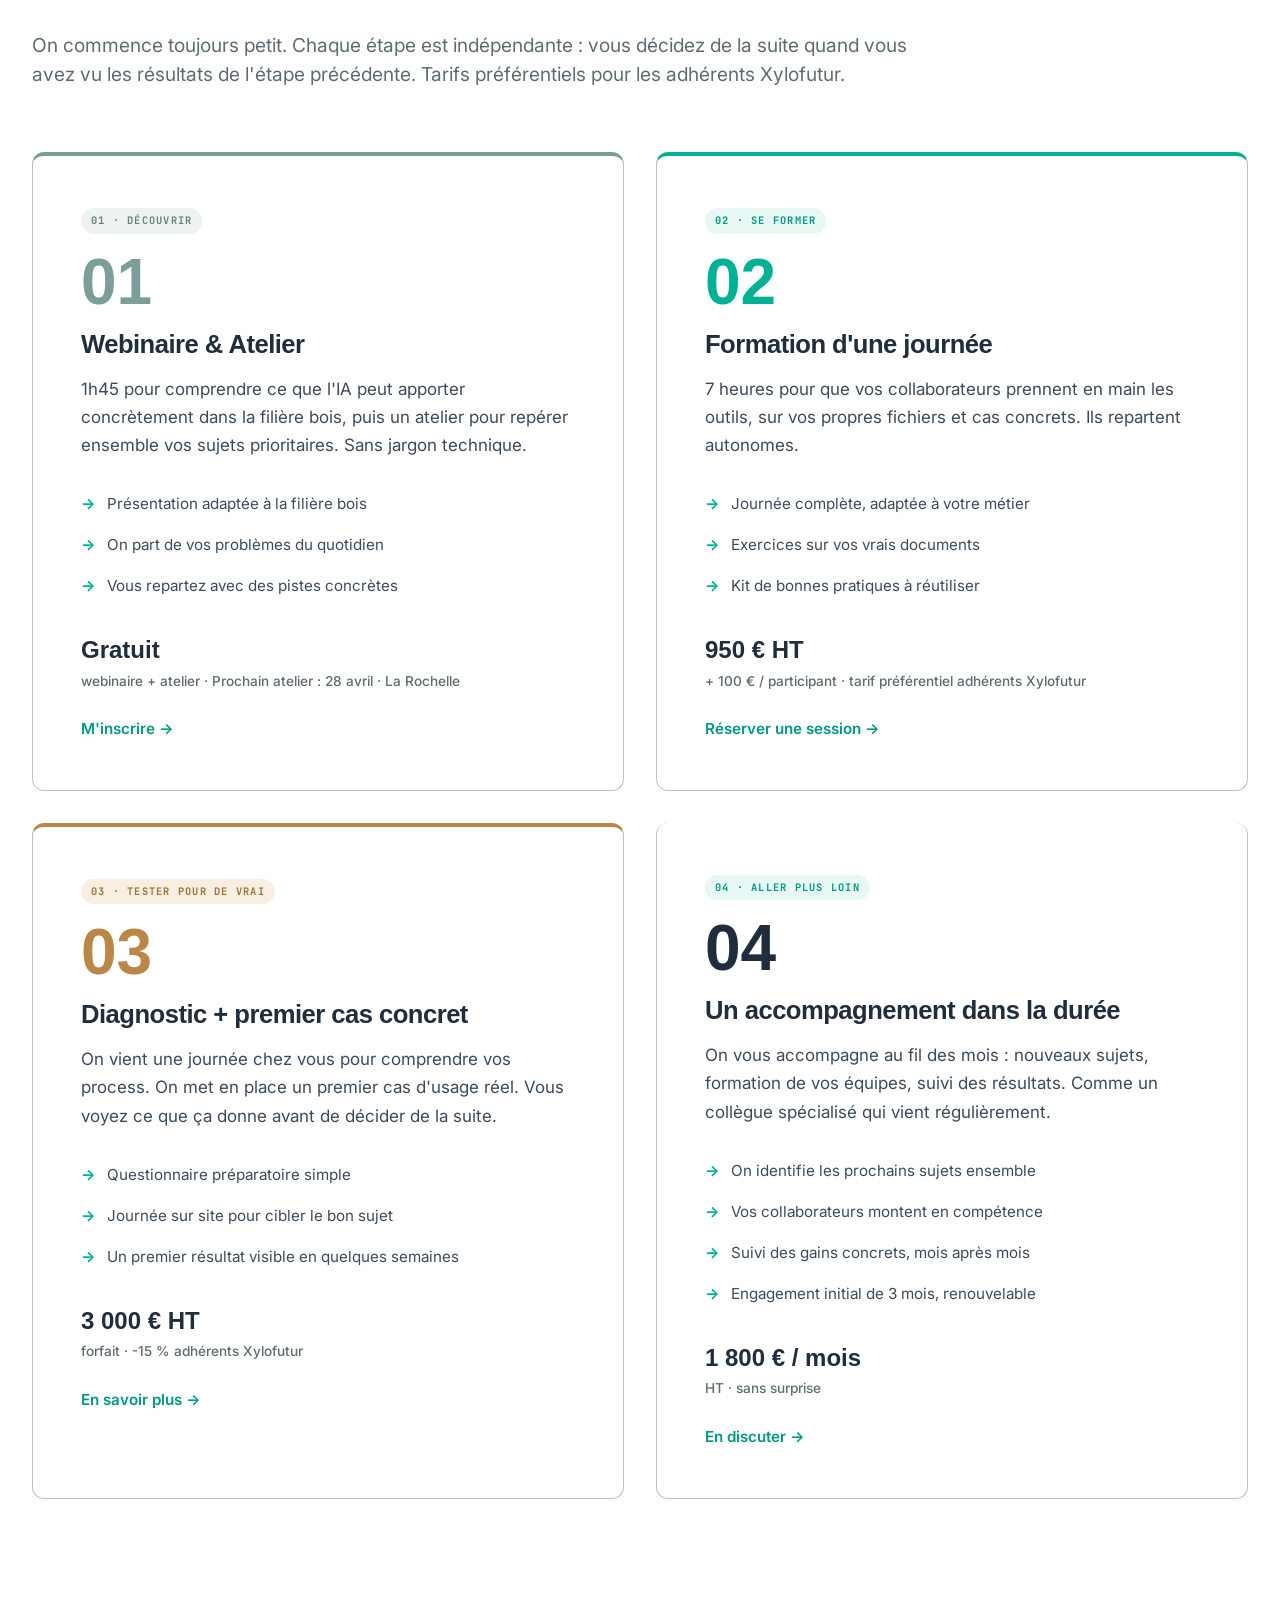
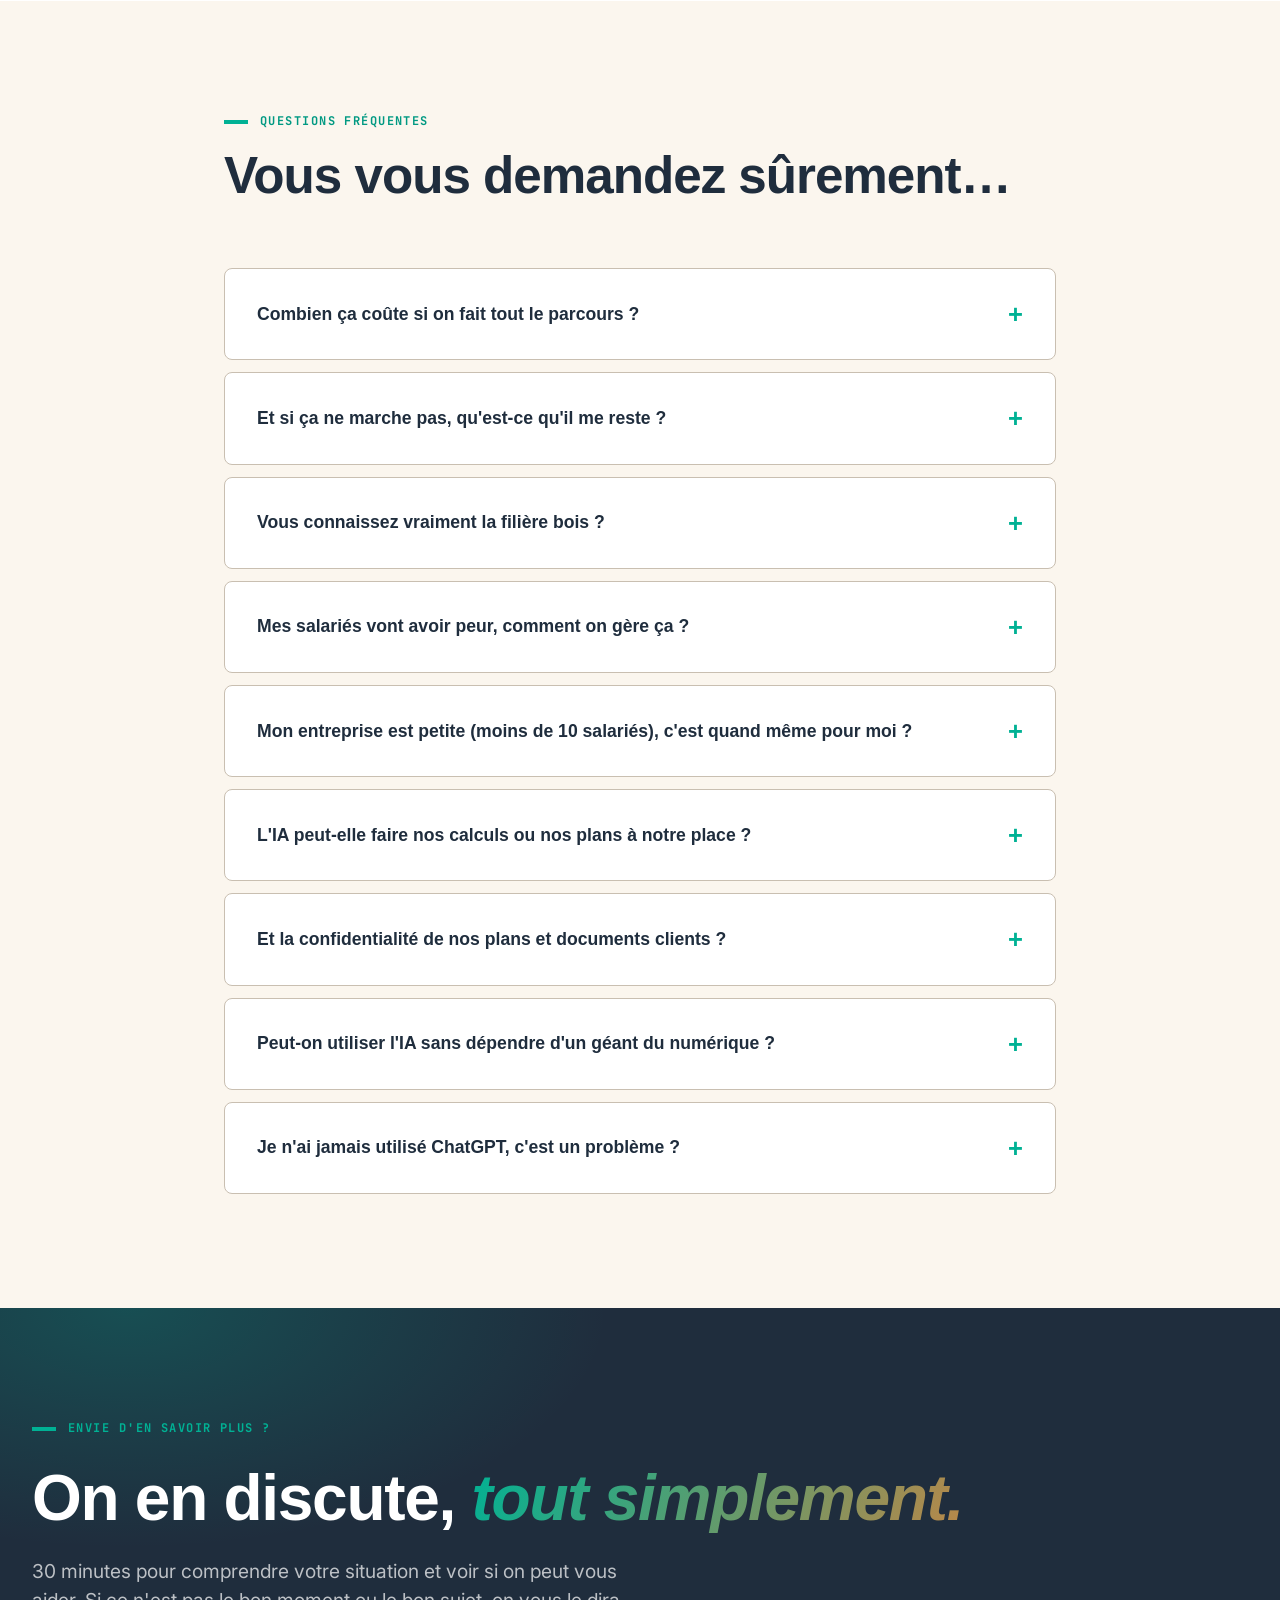
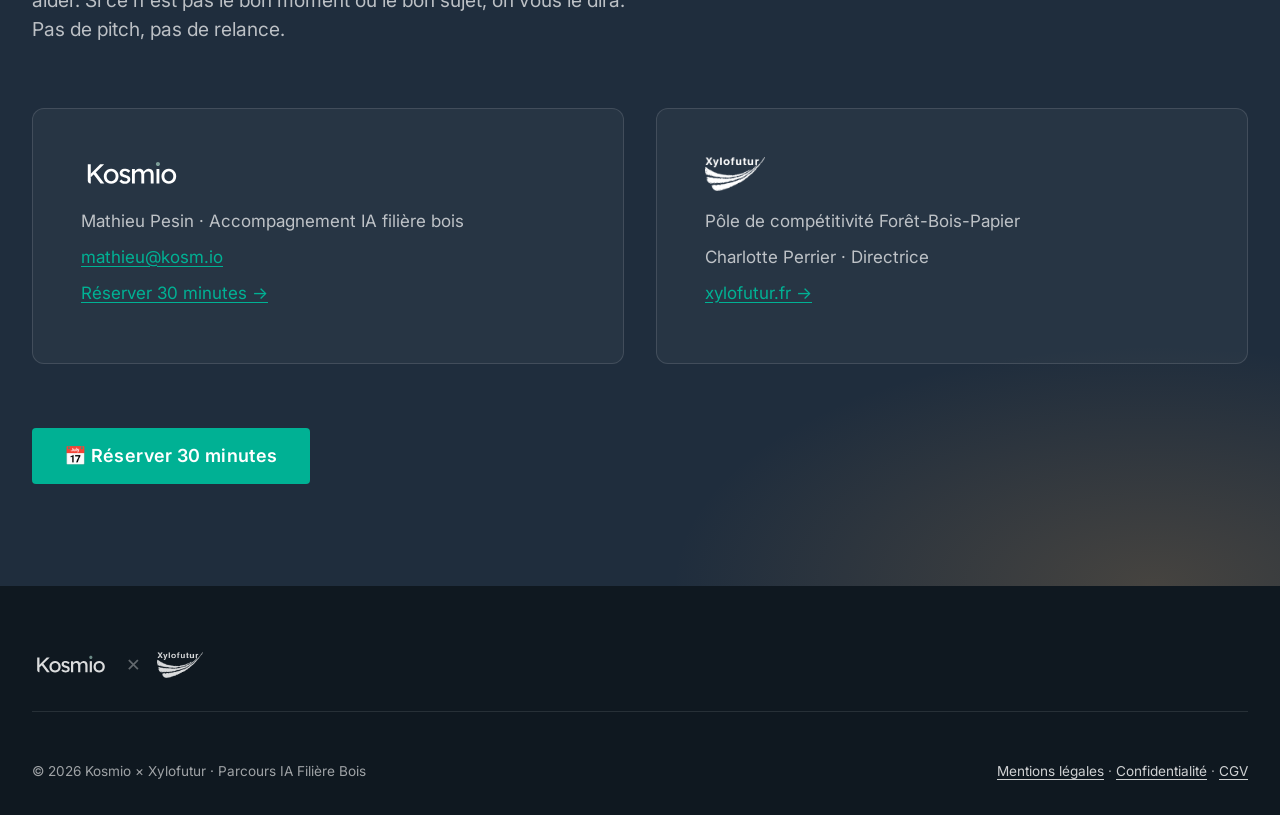
==== commit b7a866bb: "Site PerfIA : entrée de menu, section et liens vers le générateur de charte IA Co-Authored-By: Claud" ====
--- a/index.html
+++ b/index.html
@@ -381,6 +381,7 @@
       <div class="nav-dd">
         <button type="button" class="nav-dd__btn" aria-expanded="false" aria-controls="nav-outils">Outils<svg class="nav-dd__chev" width="14" height="14" viewBox="0 0 24 24" fill="none" stroke="currentColor" stroke-width="2.2" stroke-linecap="round" stroke-linejoin="round" aria-hidden="true"><polyline points="6 9 12 15 18 9"/></svg></button>
         <div class="nav-dd__menu" id="nav-outils">
+          <a href="https://mooc-ia.kosm.io/charte/?utm_source=perfia&amp;utm_medium=nav" target="_blank" rel="noopener"><span class="nav-dd__title">Charte IA <span class="nav-dd__ext" aria-hidden="true">↗</span></span><span class="nav-dd__desc">La charte IA de votre entreprise en 5 minutes</span></a>
           <a href="choix-ia.html"><span class="nav-dd__title">Quel outil IA&nbsp;?</span><span class="nav-dd__desc">Trouver l'abonnement adapté à vos usages</span></a>
           <a href="souverainete.html"><span class="nav-dd__title">Souveraineté</span><span class="nav-dd__desc">Vos outils IA sur un serveur à votre nom</span></a>
           <a href="https://processotheque.kosmio.dev/" target="_blank" rel="noopener"><span class="nav-dd__title">Processothèque <span class="nav-dd__ext" aria-hidden="true">↗</span></span><span class="nav-dd__desc">Le référentiel des processus métier de la filière bois</span></a>
@@ -791,6 +792,18 @@
       <h2 style="margin-top:var(--space-4); font-size:var(--text-h2);">ChatGPT, Copilot, Claude, Mistral&nbsp;: lequel pour vous&nbsp;?</h2>
       <p class="t-lead" style="margin-bottom:var(--space-5);">Neuf questions sans jargon sur votre façon de travailler, trois minutes, et vous repartez avec une recommandation argumentée, un budget, et surtout une estimation du temps que vous pouvez réellement gagner.</p>
       <a class="btn btn--primary btn--lg" href="choix-ia.html">Faire le diagnostic (3 min) →</a>
+    </div>
+  </div>
+</section>
+
+<!-- ============ OUTIL CHARTE IA ============ -->
+<section id="outil-charte-ia" style="background:var(--white); padding-block:clamp(3rem,6vw,5rem); border-top:1px solid rgba(201,191,177,.4);">
+  <div class="wrap" style="max-width:860px;">
+    <div class="reveal" style="background:var(--xf-sand-100); border:1px solid rgba(201,191,177,.7); border-left:4px solid var(--xf-green-500); border-radius:var(--radius-lg); padding:clamp(1.5rem,4vw,var(--space-7));">
+      <span class="eyebrow">Outil gratuit</span>
+      <h2 style="margin-top:var(--space-4); font-size:var(--text-h2);">Votre charte IA en 5&nbsp;minutes</h2>
+      <p class="t-lead" style="margin-bottom:var(--space-5);">L'article 4 du règlement européen sur l'IA demande aux entreprises qui l'utilisent de développer la maîtrise de l'IA de leurs équipes. Douze questions, et vous repartez avec vos cinq règles, le classement de vos outils selon vos données et une charte complète à télécharger.</p>
+      <a class="btn btn--primary btn--lg" href="https://mooc-ia.kosm.io/charte/?utm_source=perfia&amp;utm_medium=section" target="_blank" rel="noopener">Générer ma charte (5 min) →</a>
     </div>
   </div>
 </section>
@@ -960,7 +973,7 @@
     <details class="reveal"><summary>Mes salariés vont avoir peur, comment on gère ça ?</summary><p>On ne fait rien dans le dos des équipes. Au contraire, on part de ce qui les embête au quotidien — les devis, le reporting, la paperasse — pour leur rendre du temps. Jusqu'ici, c'est toujours l'équipe pilote qui a demandé à aller plus loin.</p></details>
     <details class="reveal"><summary>Mon entreprise est petite (moins de 10 salariés), c'est quand même pour moi ?</summary><p>Oui, peut-être même surtout. Quand une TPE gagne 5 heures par semaine sur ses devis, ça change le quotidien. On a un format adapté aux petites structures, n'hésitez pas à nous en parler.</p></details>
     <details class="reveal"><summary>L'IA peut-elle faire nos calculs ou nos plans à notre place ?</summary><p>L'IA prépare, relit et contrôle la cohérence ; la validation technique et la signature restent entre vos mains. On commence d'ailleurs par l'écrit (appels d'offres, pièces écrites, mails), où le gain est rapide et le risque faible.</p></details>
-    <details class="reveal"><summary>Et la confidentialité de nos plans et documents clients ?</summary><p>C'est la première règle que l'on pose avec vous : quelles données peuvent sortir, vers quels outils, avec quel niveau de relecture. Les documents clients sont anonymisés avant tout test, et le choix de l'outil tient compte de l'hébergement des données.</p></details>
+    <details class="reveal"><summary>Et la confidentialité de nos plans et documents clients ?</summary><p>C'est la première règle que l'on pose avec vous : quelles données peuvent sortir, vers quels outils, avec quel niveau de relecture. Les documents clients sont anonymisés avant tout test, et le choix de l'outil tient compte de l'hébergement des données. <a href="https://mooc-ia.kosm.io/charte/?utm_source=perfia&amp;utm_medium=faq" target="_blank" rel="noopener">Générez votre charte IA →</a></p></details>
     <details class="reveal"><summary>Peut-on utiliser l'IA sans dépendre d'un géant du numérique ?</summary><p>Oui. Vos documents et vos assistants peuvent vivre sur un serveur à votre nom, en France, avec la liberté de changer de modèle à tout moment et de reprendre la main si vous arrêtez. <a href="souverainete.html">On vous explique tout simplement ici →</a></p></details>
     <details class="reveal"><summary>Je n'ai jamais utilisé ChatGPT, c'est un problème ?</summary><p>Pas du tout. Le webinaire est pensé pour ceux qui démarrent de zéro. On prend le temps d'expliquer, sans jugement et sans jargon.</p></details>
   </div>
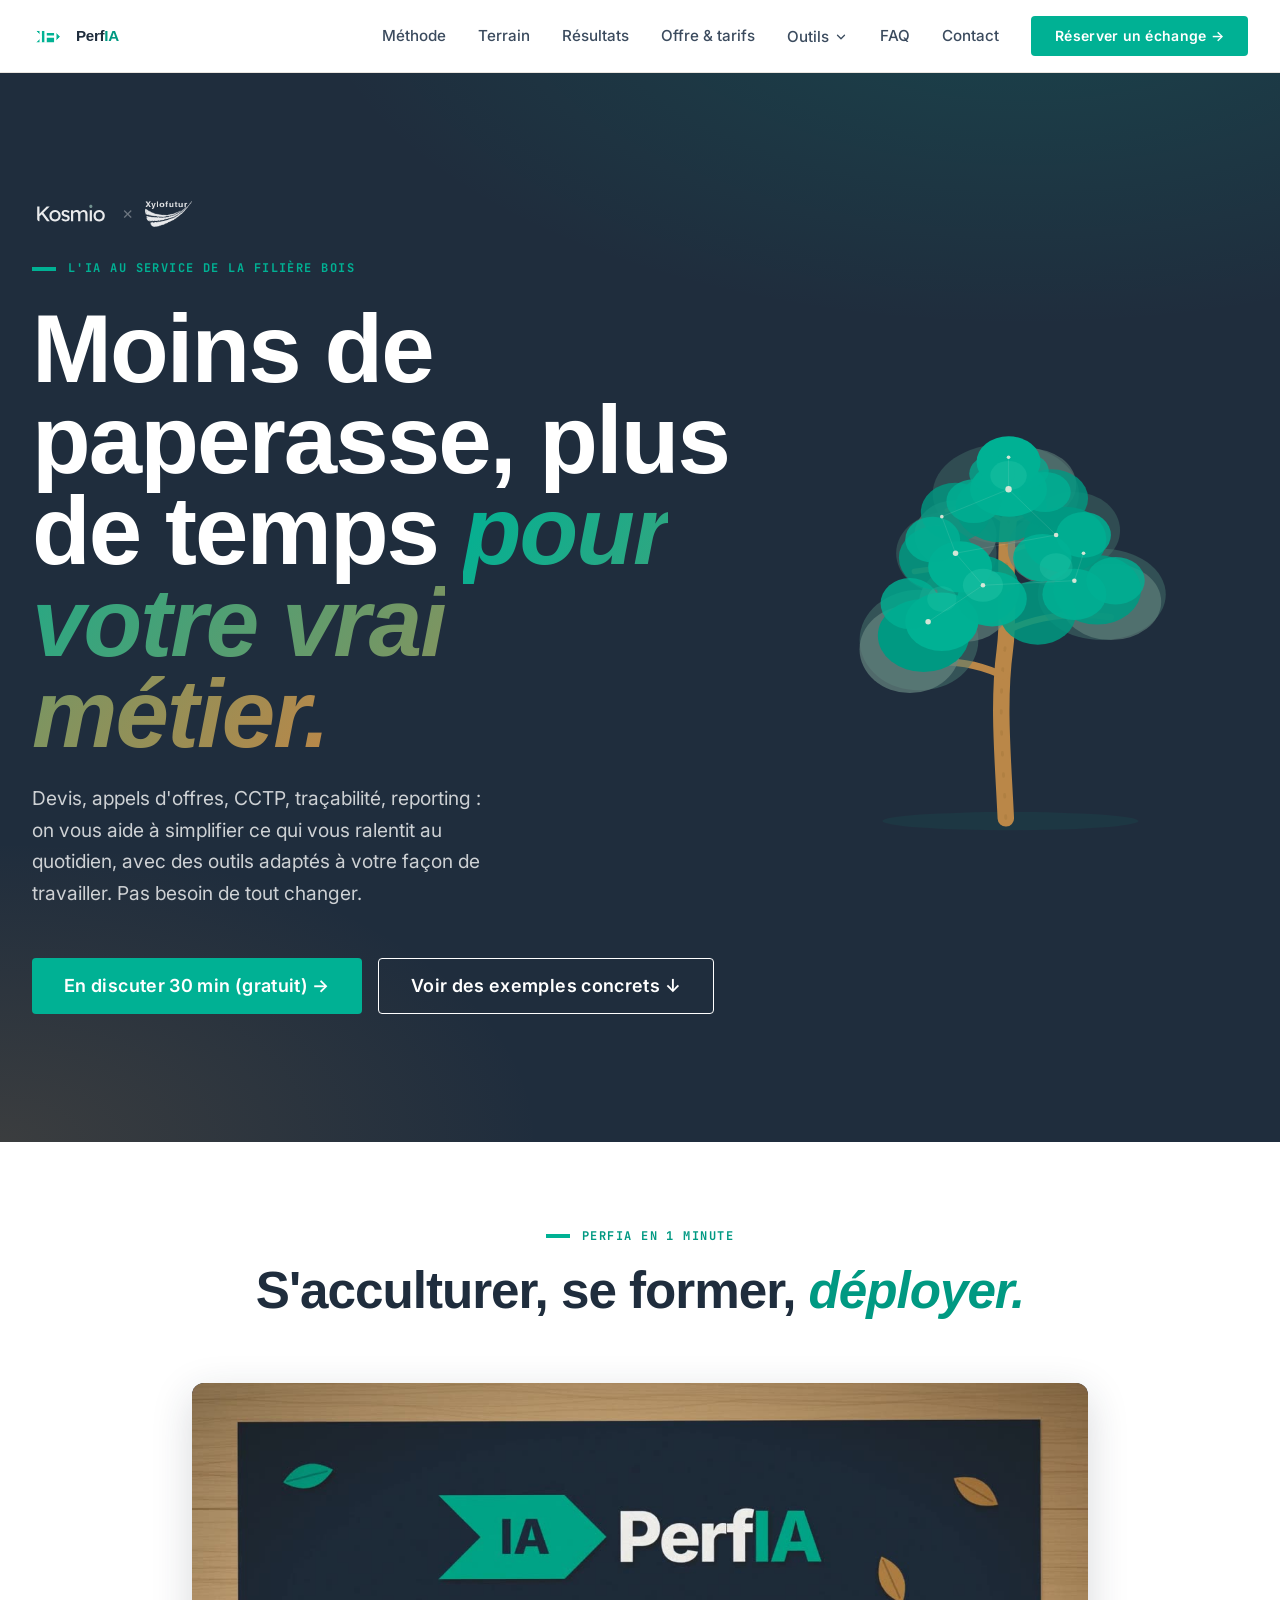
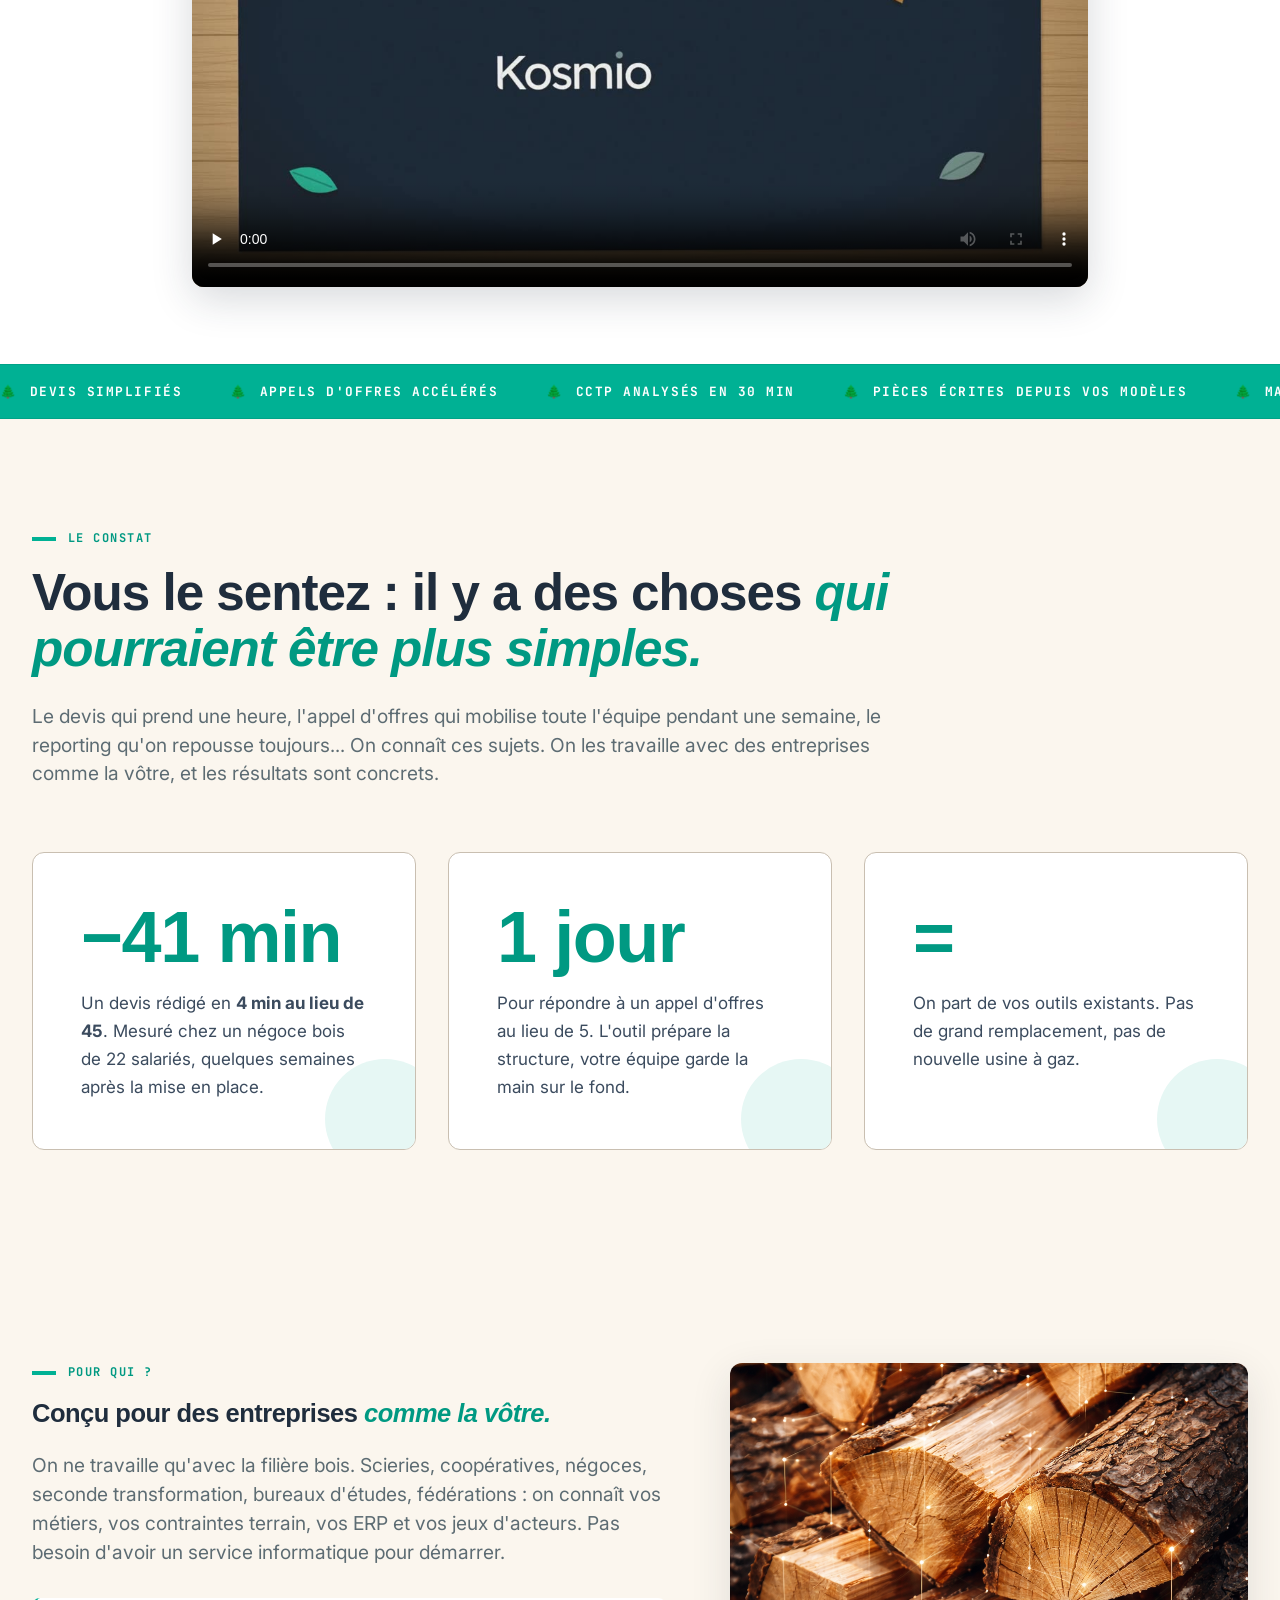
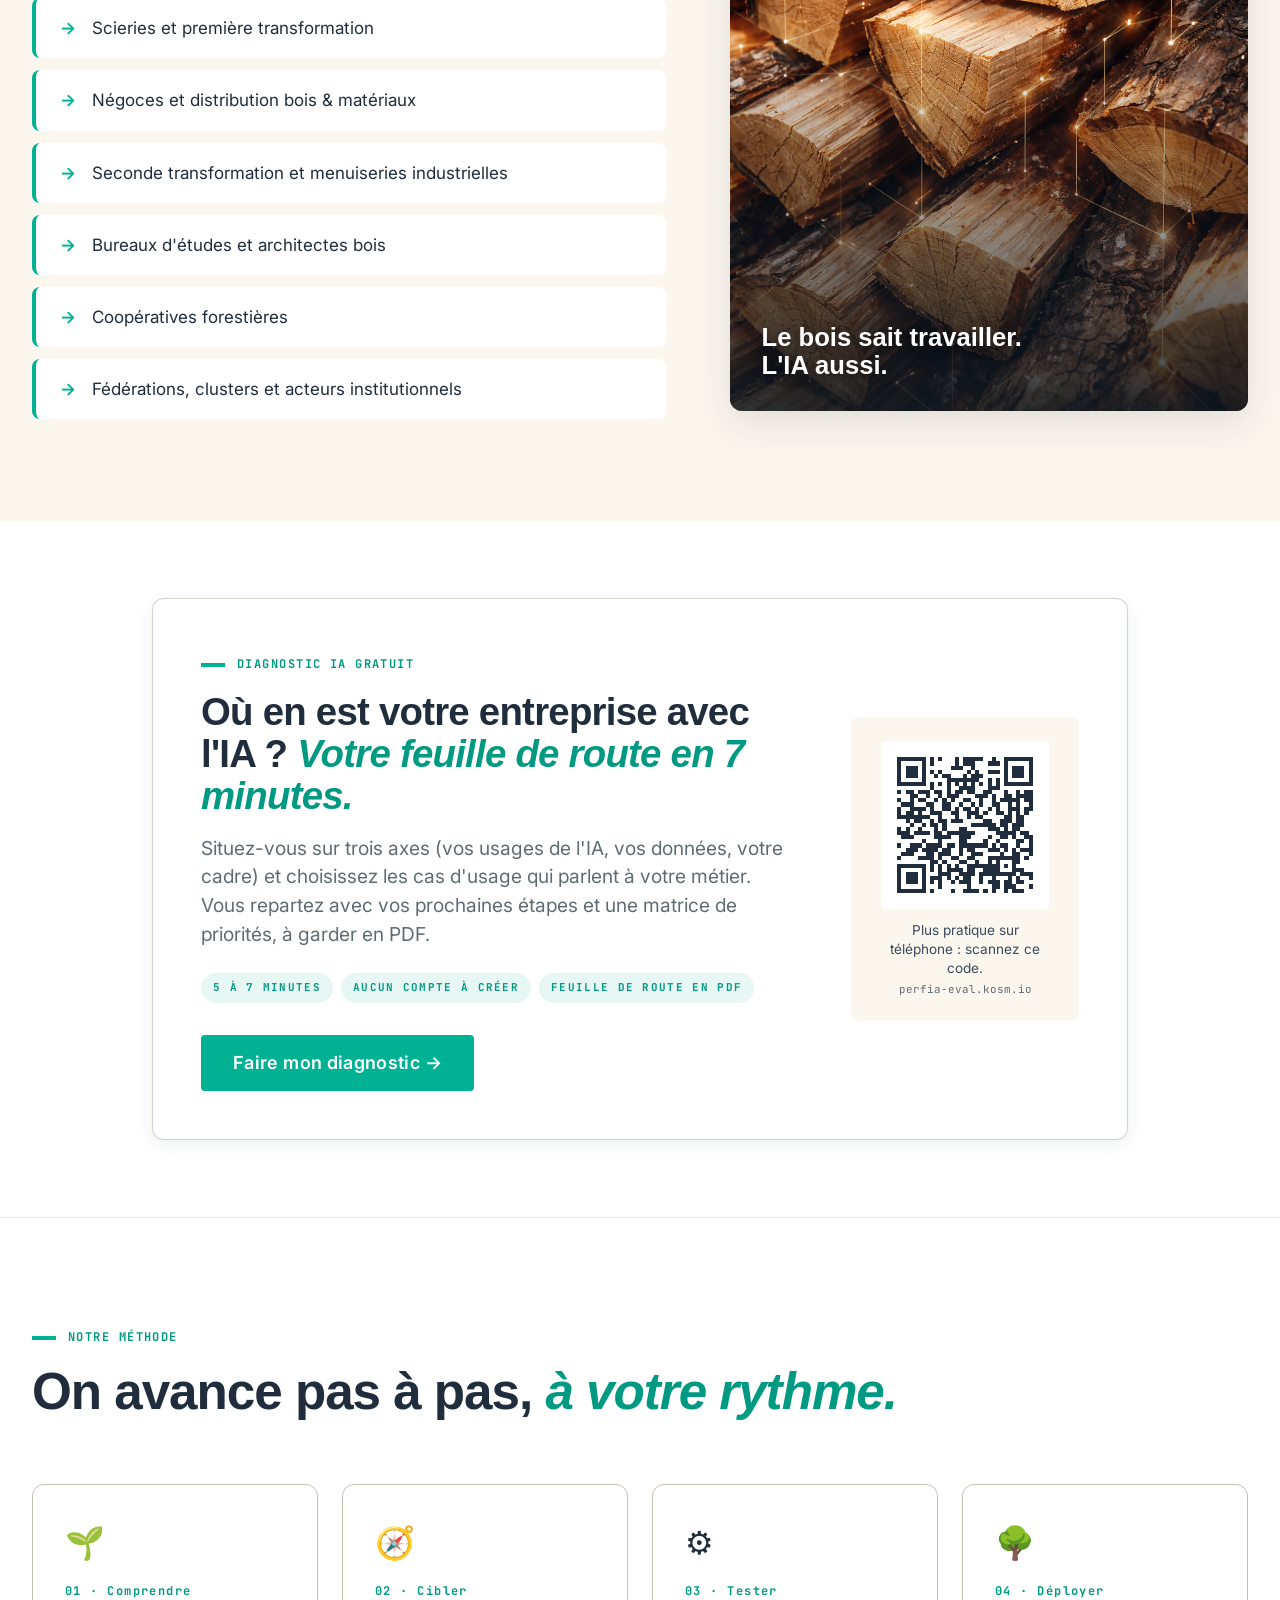
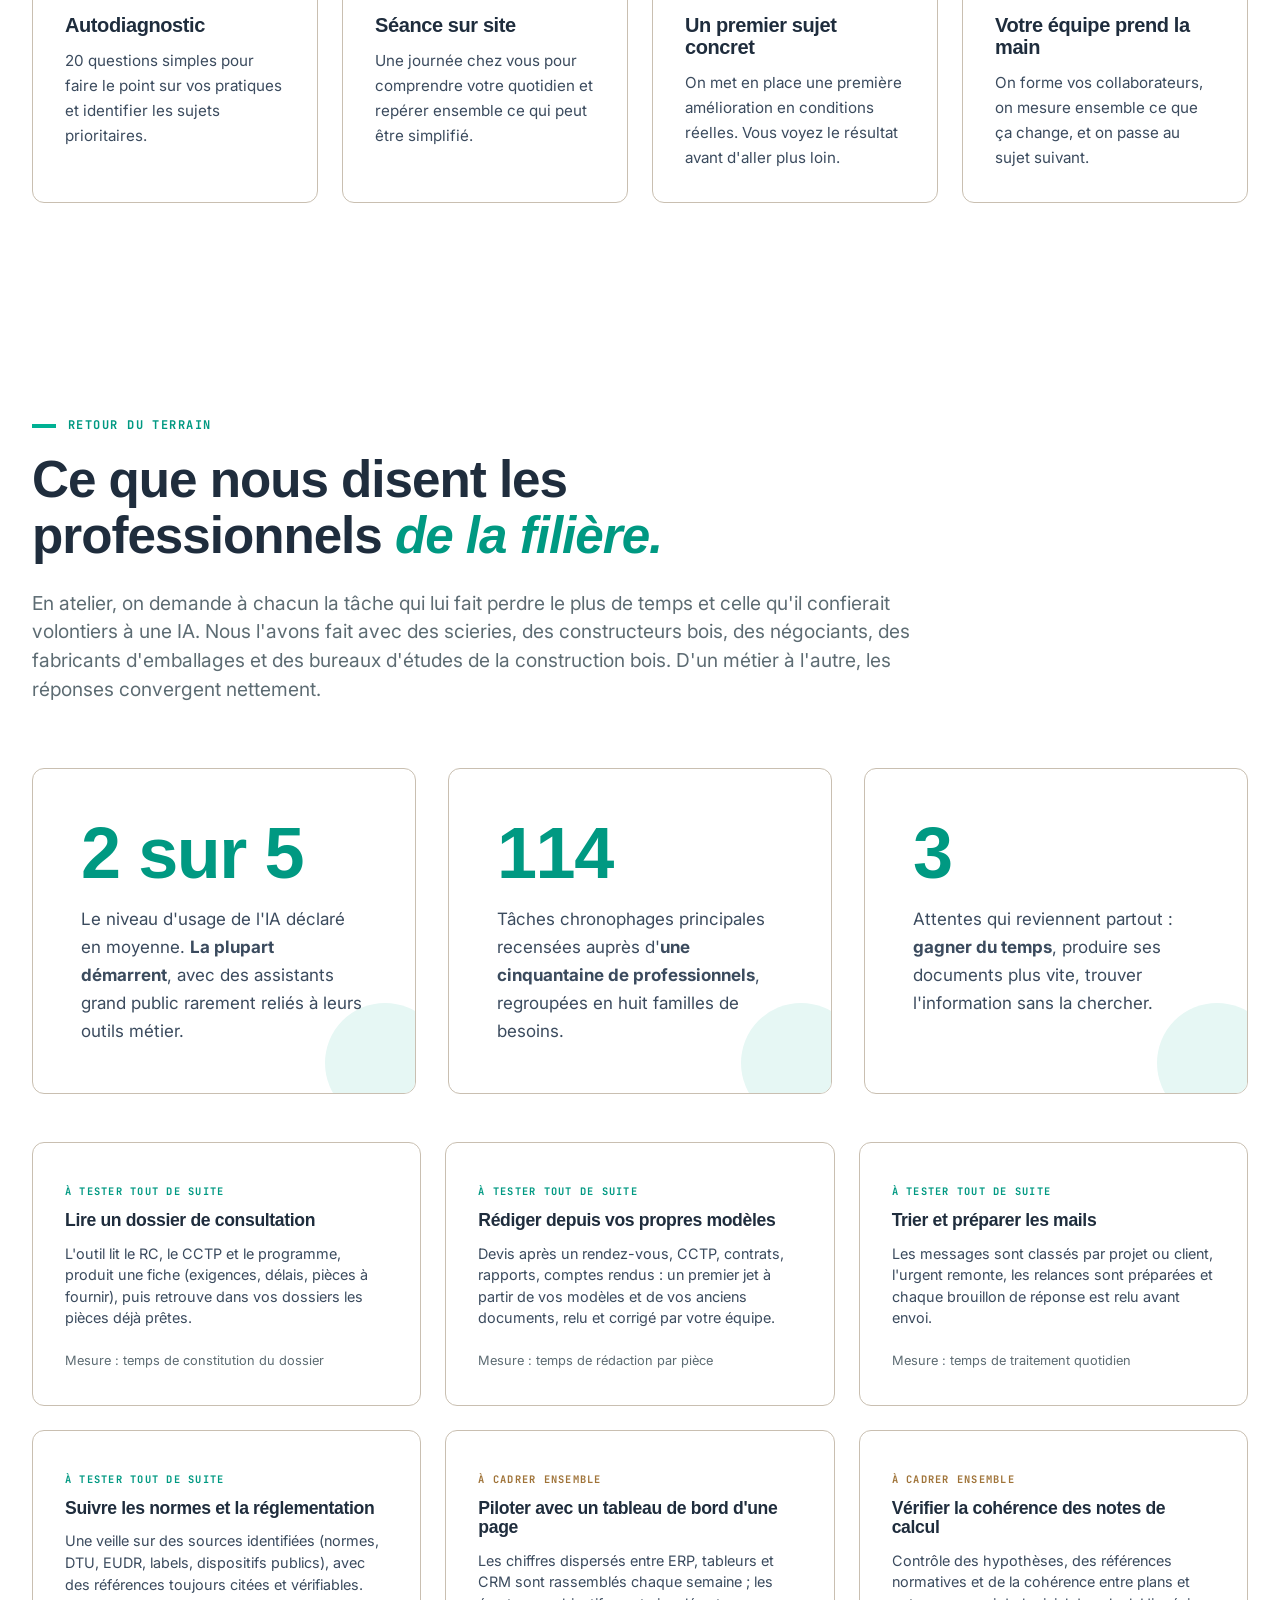
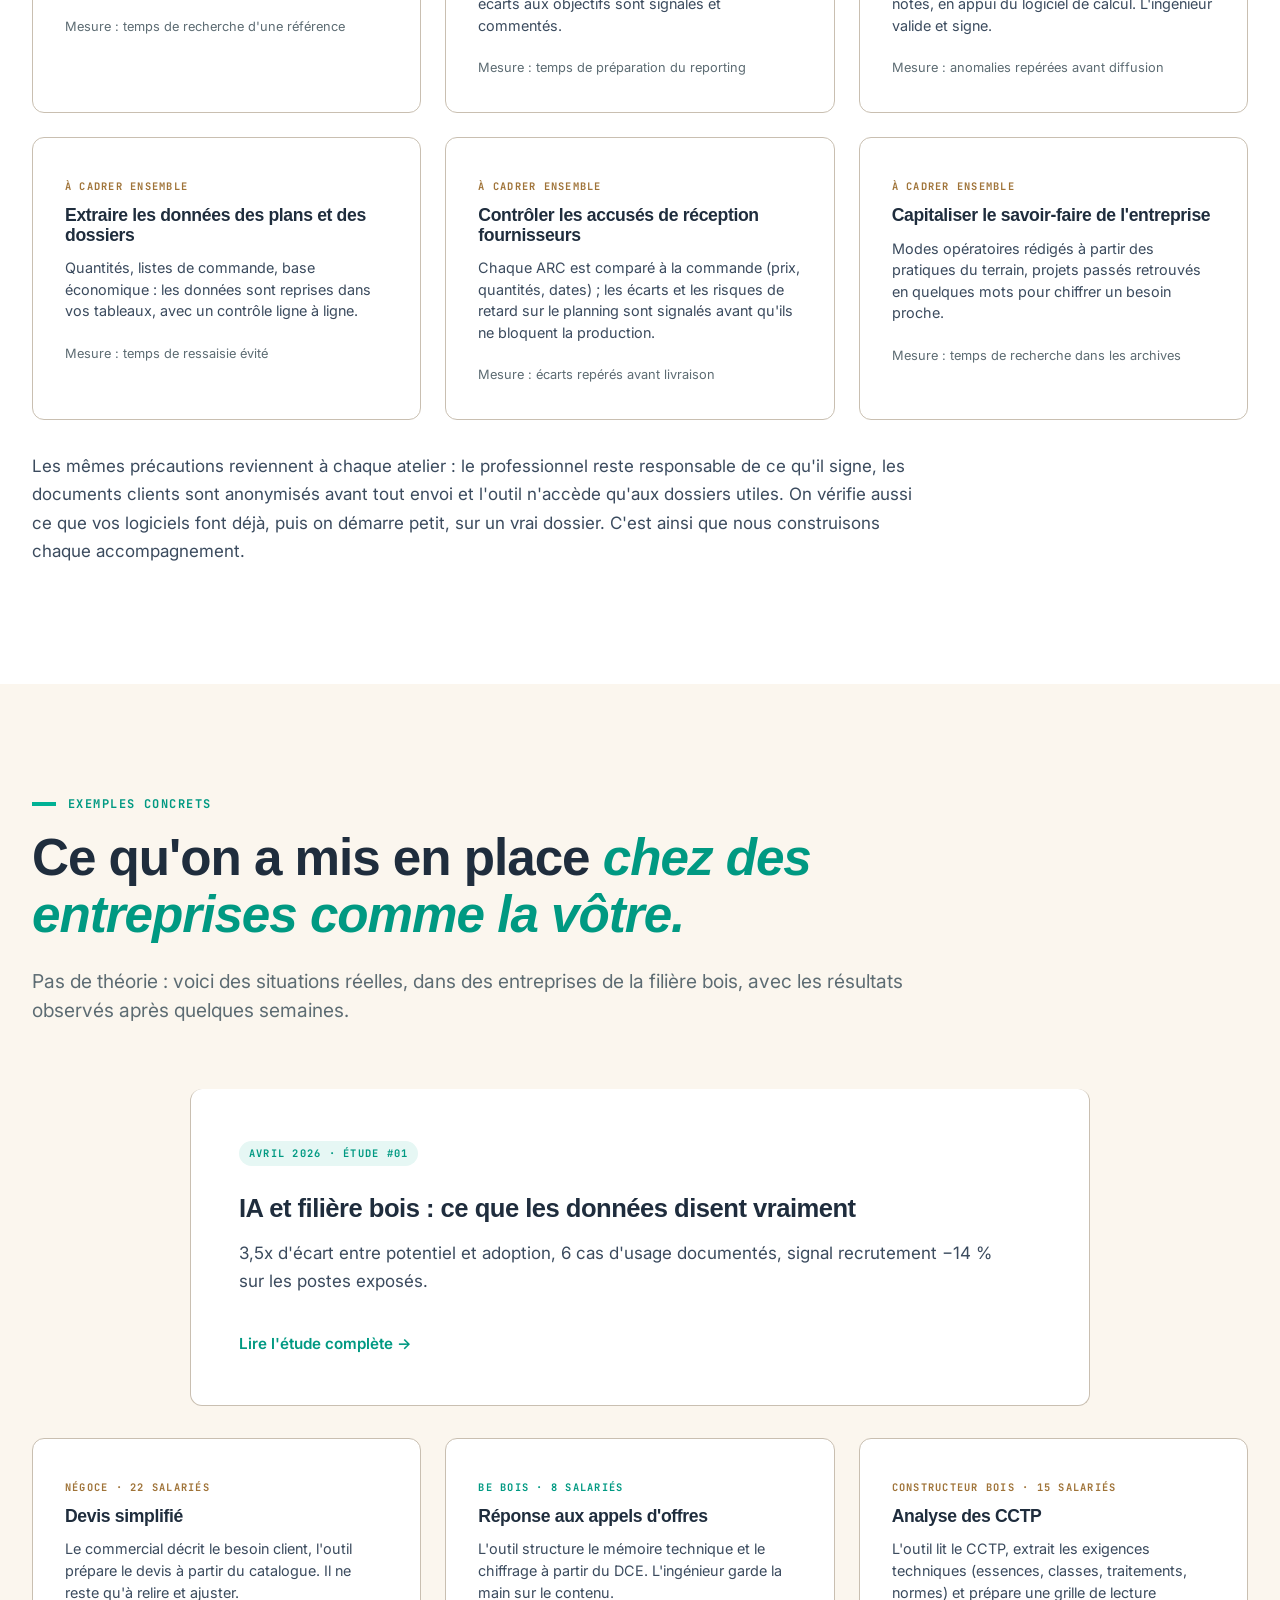
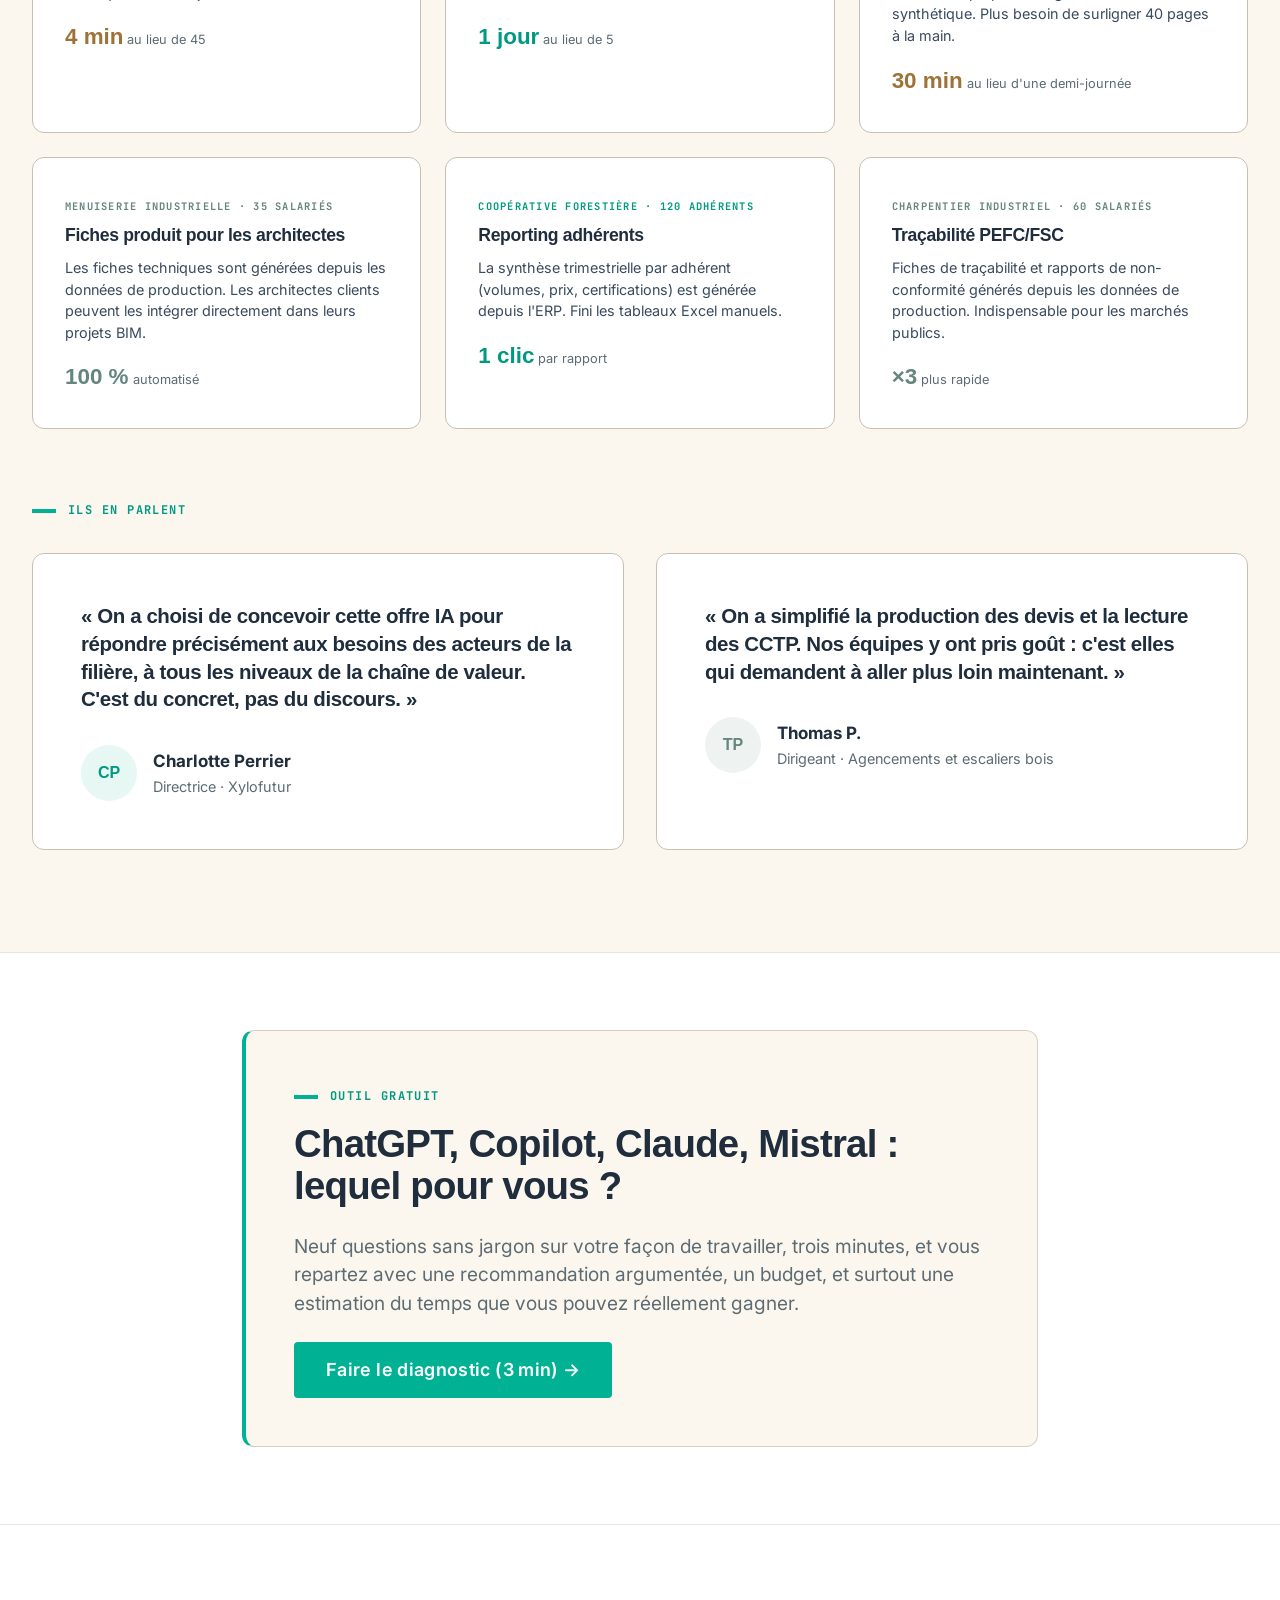
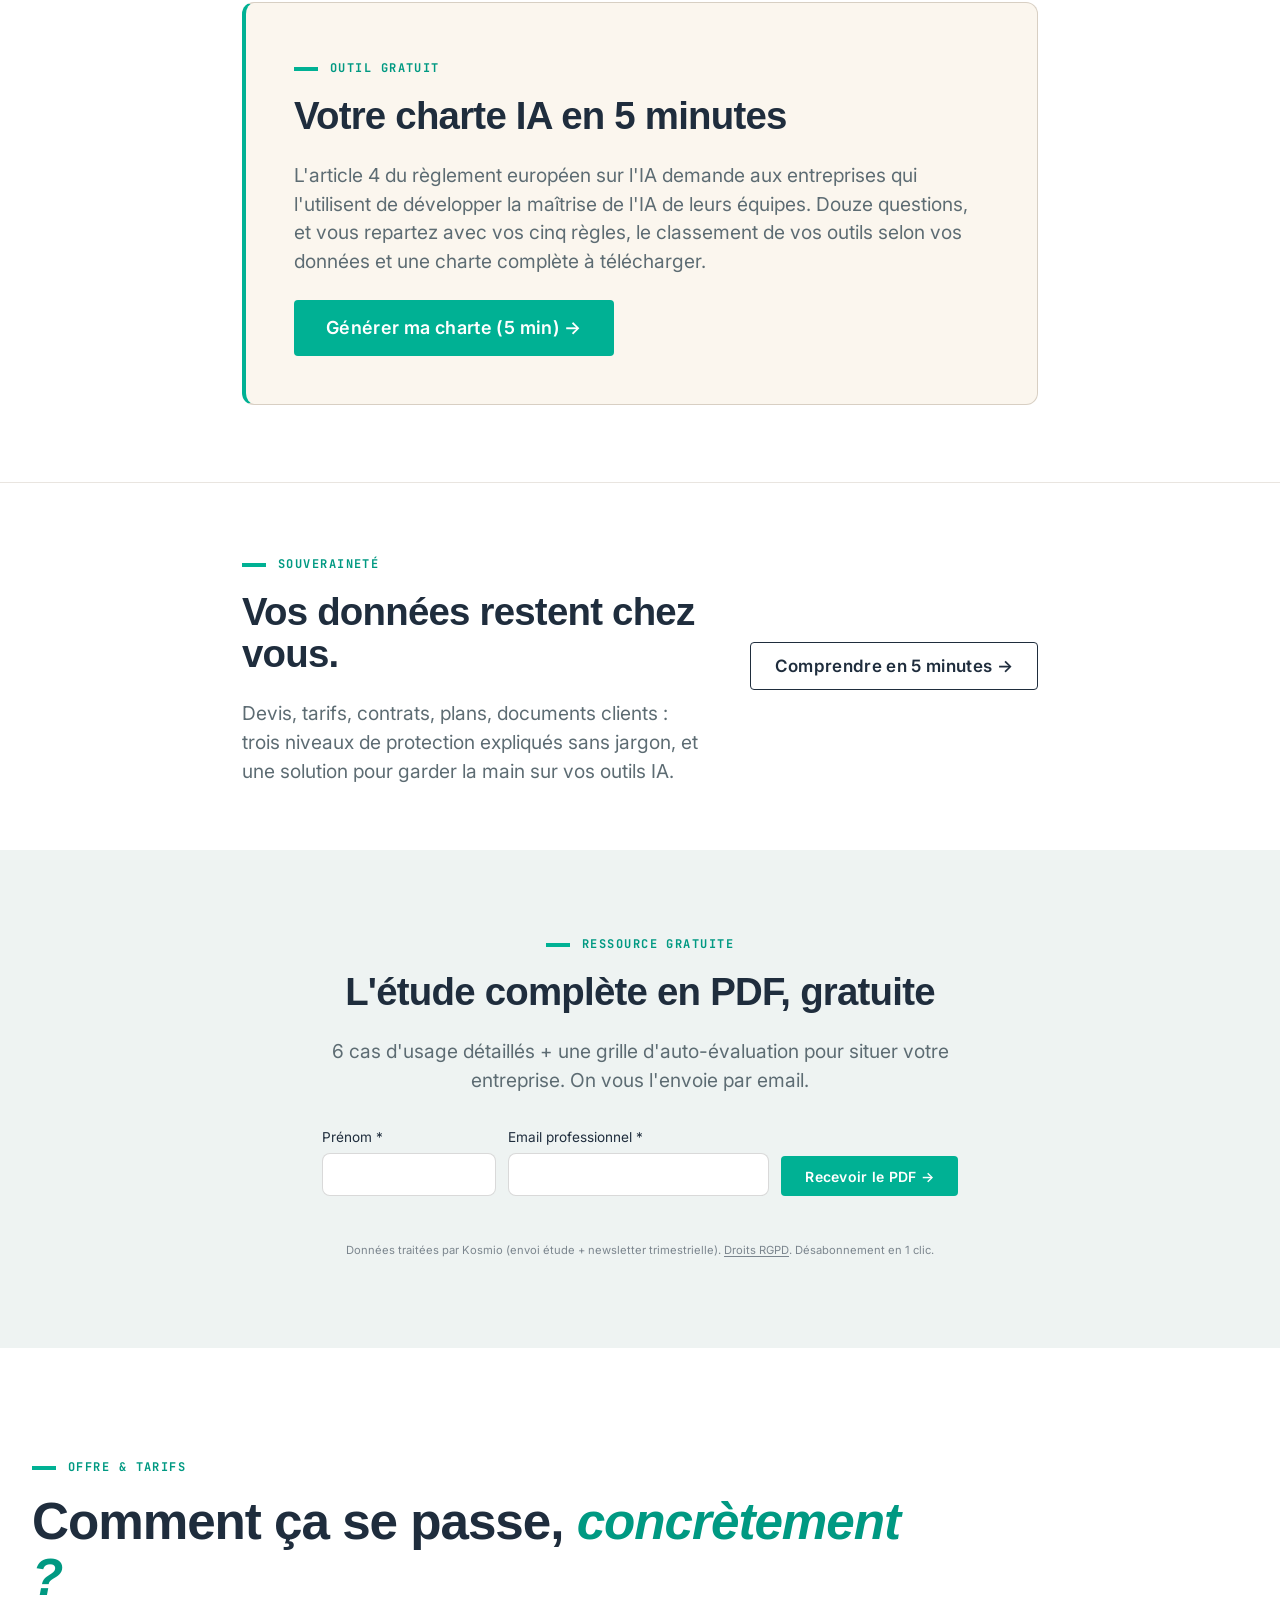
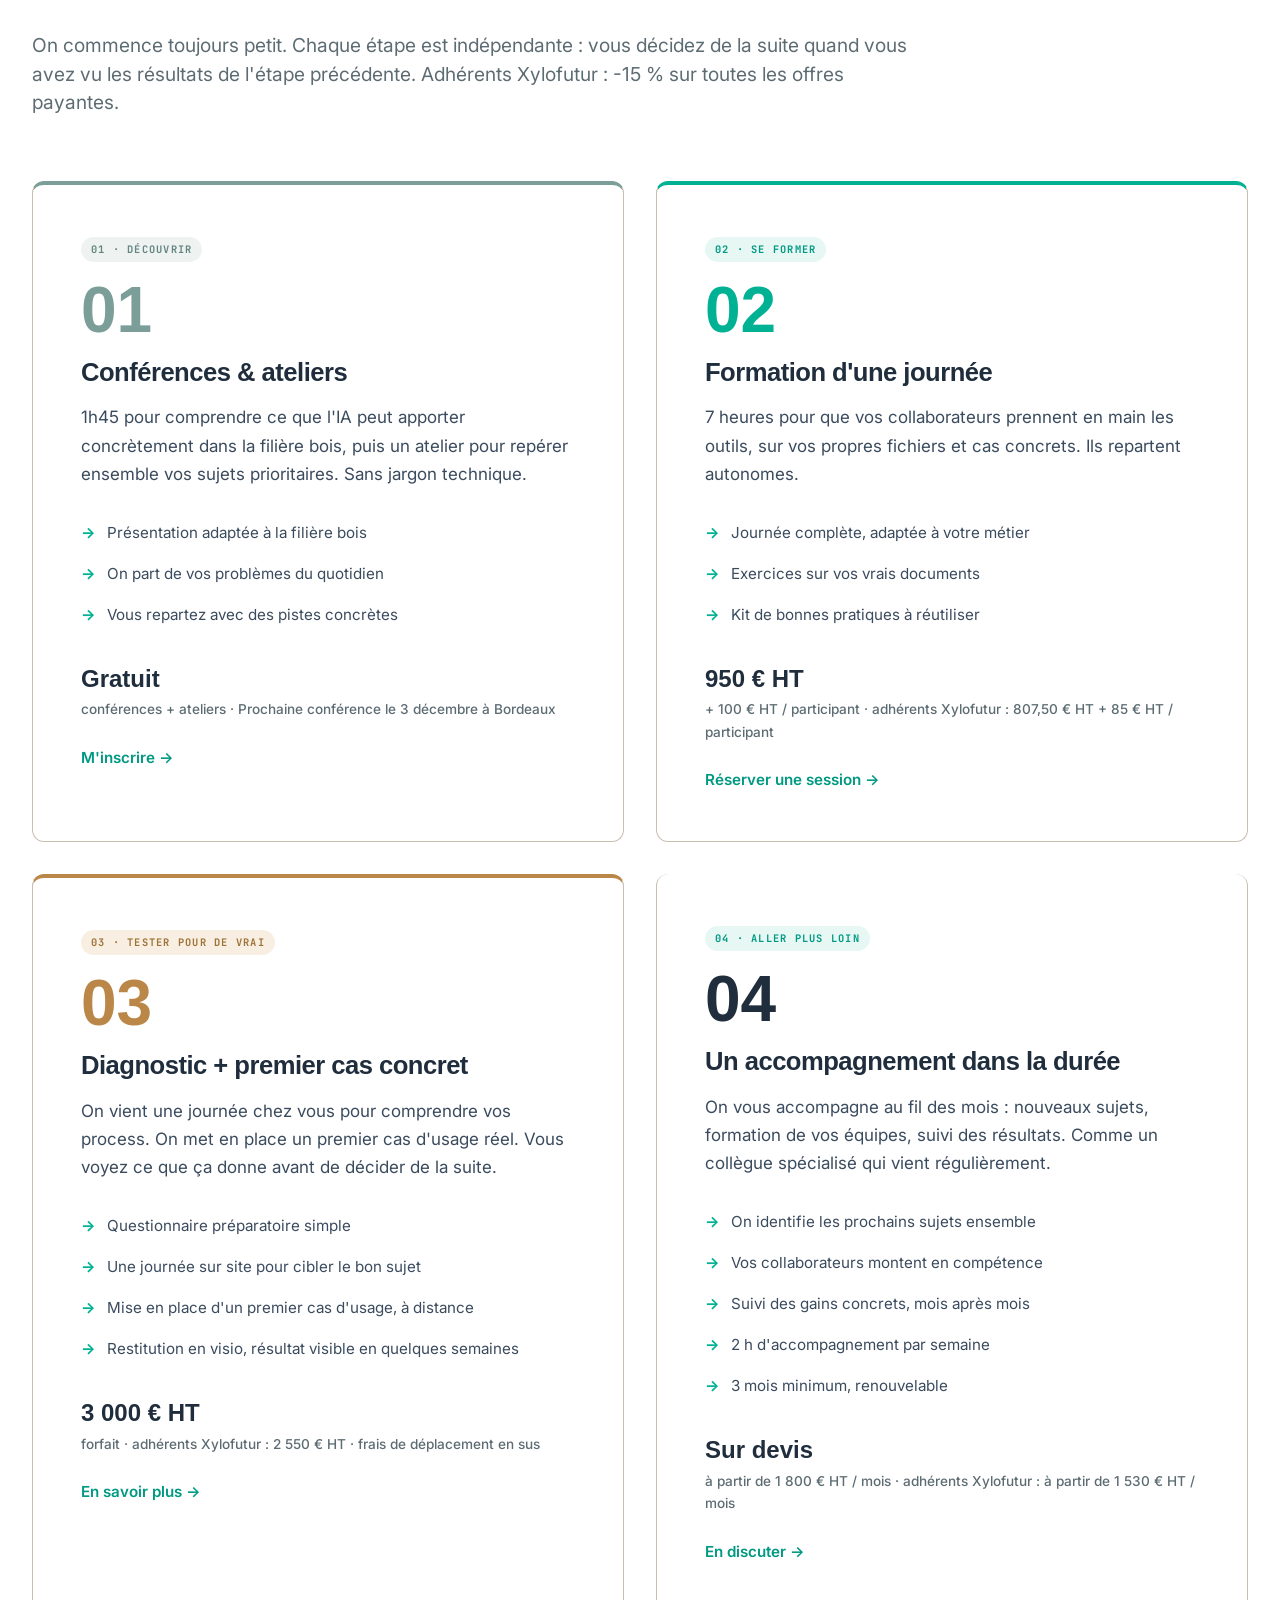
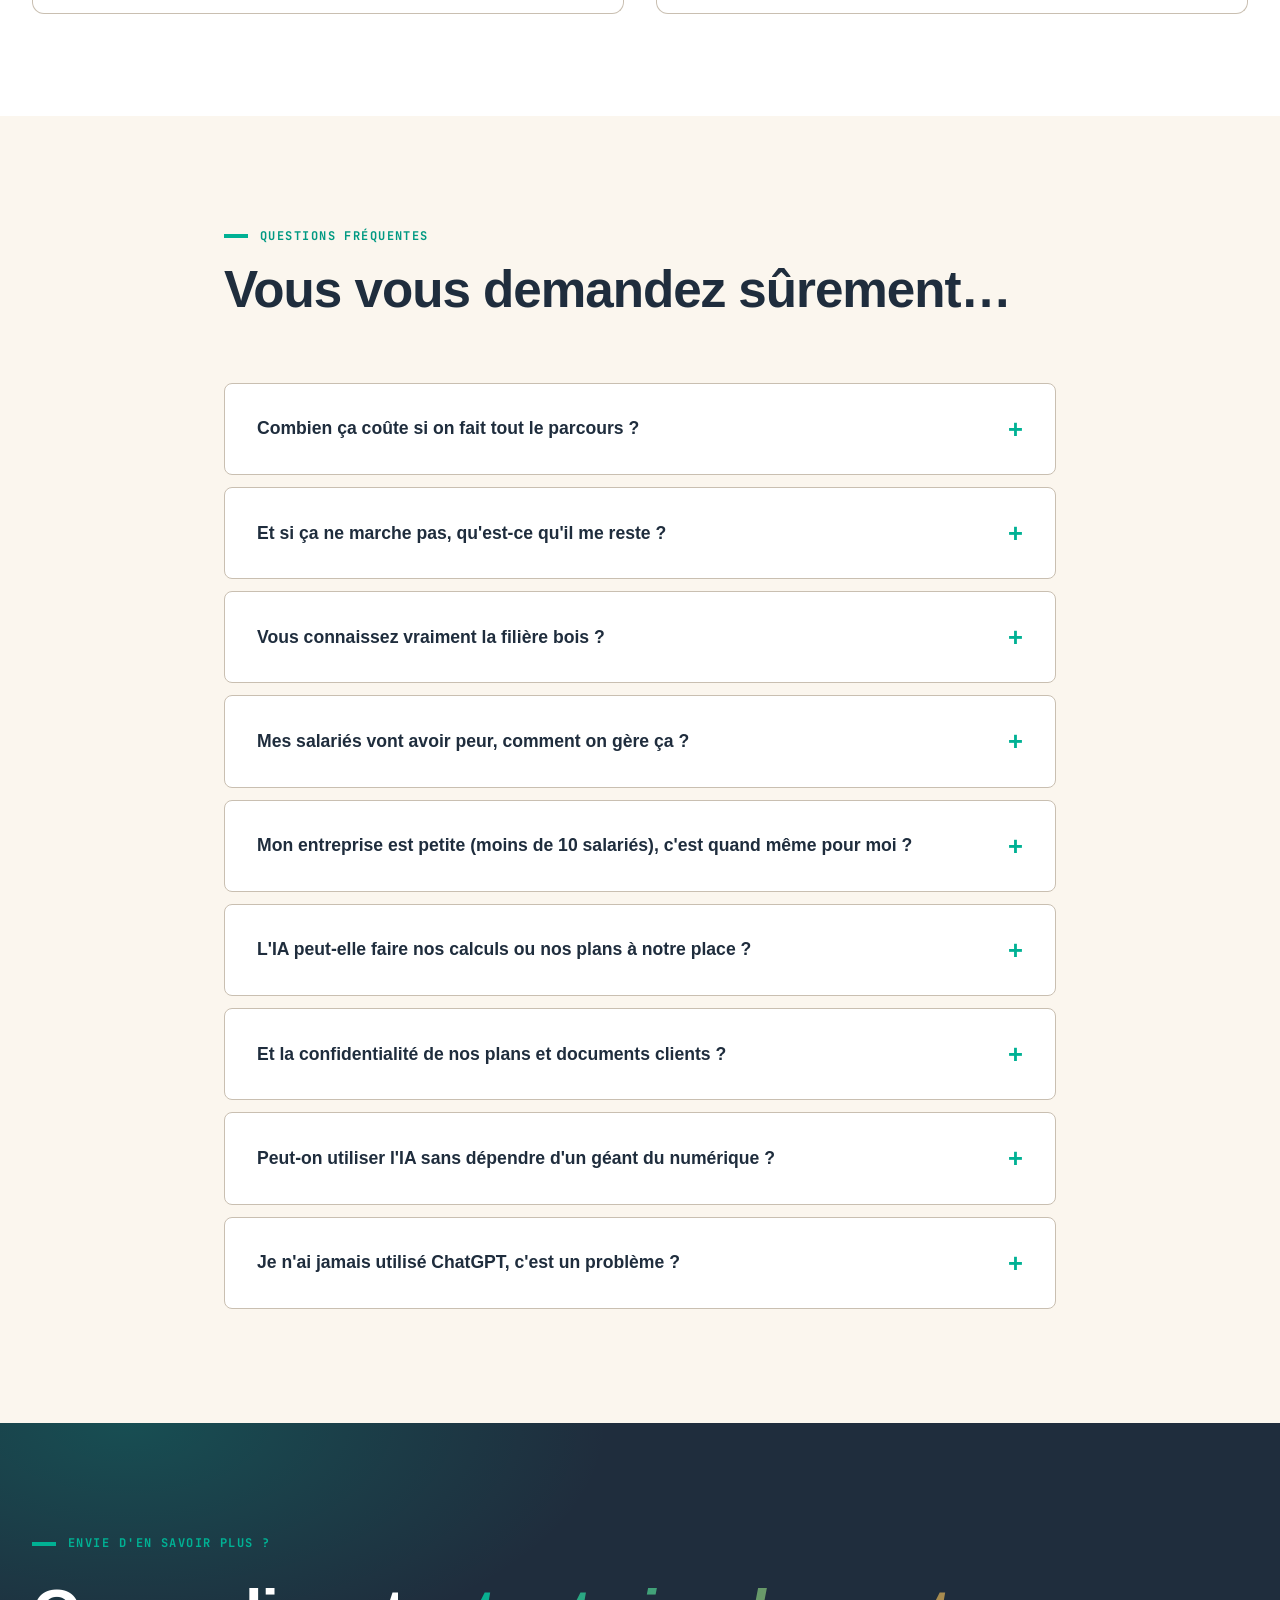
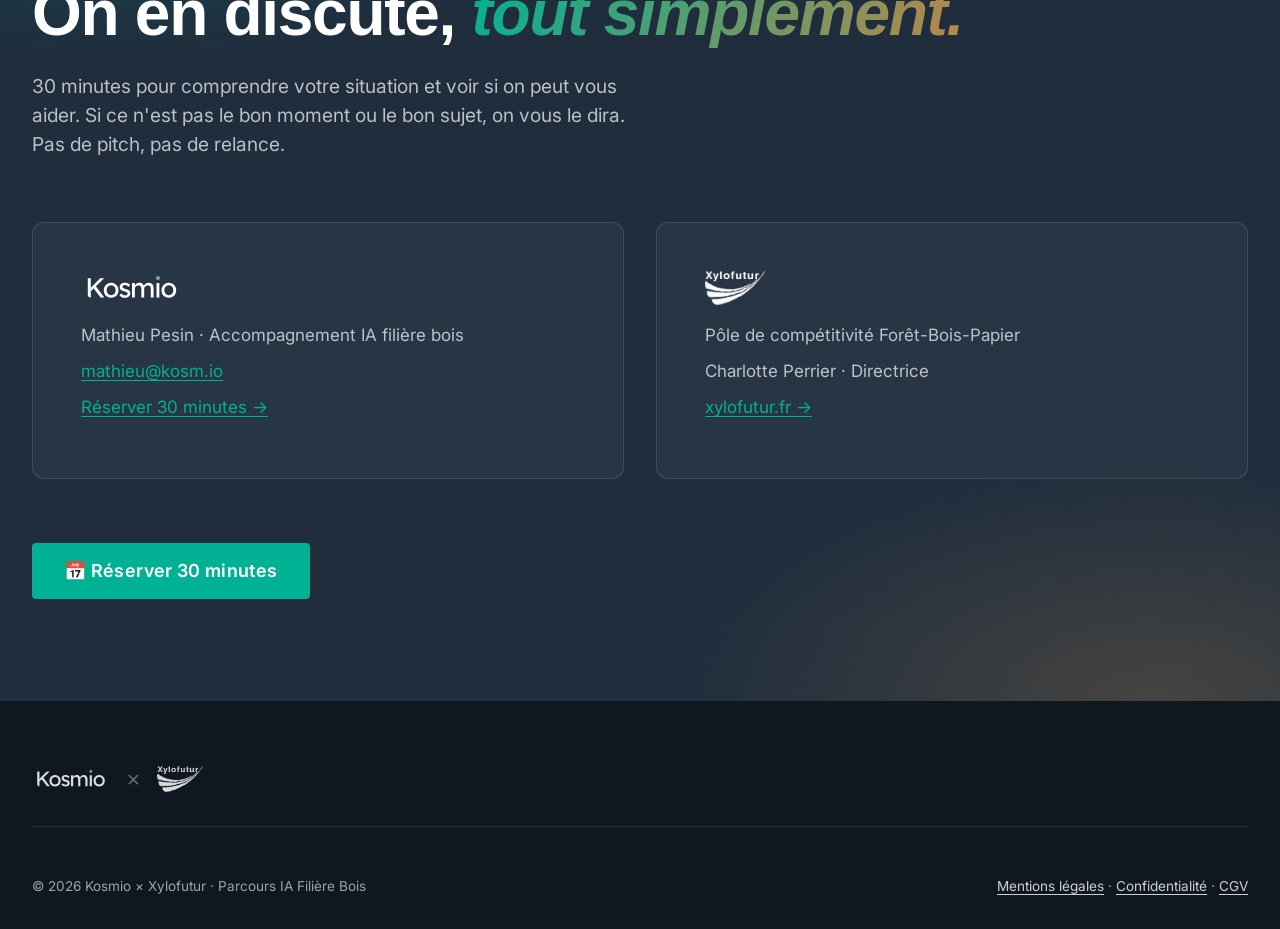
==== commit b7a2ed80: "Offre et tarifs : prix adhérents Xylofutur affichés, contenu du diagnostic, accompagnement sur devis" ====
--- a/index.html
+++ b/index.html
@@ -896,22 +896,22 @@
     <div class="section-head reveal">
       <span class="eyebrow">Offre &amp; tarifs</span>
       <h2>Comment ça se passe, <em>concrètement ?</em></h2>
-      <p class="t-lead">On commence toujours petit. Chaque étape est indépendante : vous décidez de la suite quand vous avez vu les résultats de l'étape précédente. Tarifs préférentiels pour les adhérents Xylofutur.</p>
+      <p class="t-lead">On commence toujours petit. Chaque étape est indépendante : vous décidez de la suite quand vous avez vu les résultats de l'étape précédente. Adhérents Xylofutur : -15 % sur toutes les offres payantes.</p>
     </div>
 
     <div class="levels-grid">
       <article class="level-card reveal" data-level="1">
         <span class="badge">01 · Découvrir</span>
         <div class="level-card__numeral">01</div>
-        <h3>Webinaire &amp; Atelier</h3>
+        <h3>Conférences &amp; ateliers</h3>
         <p>1h45 pour comprendre ce que l'IA peut apporter concrètement dans la filière bois, puis un atelier pour repérer ensemble vos sujets prioritaires. Sans jargon technique.</p>
         <ul>
           <li>Présentation adaptée à la filière bois</li>
           <li>On part de vos problèmes du quotidien</li>
           <li>Vous repartez avec des pistes concrètes</li>
         </ul>
-        <div class="price">Gratuit <small>webinaire + atelier · Prochain atelier : 28 avril · La Rochelle</small></div>
-        <a class="cta" href="https://9jt1p.r.sp1-brevo.net/mk/cl/f/sh/1t6Af4OiGsE9szqDfzRxTivsPTSEsP/HleBTAERo4Wz" target="_blank" rel="noopener">M'inscrire →</a>
+        <div class="price">Gratuit <small>conférences + ateliers · Prochaine conférence le 3 décembre à Bordeaux</small></div>
+        <a class="cta" href="https://journees-innovation-bois.xylofutur.fr/" target="_blank" rel="noopener">M'inscrire →</a>
       </article>
 
       <article class="level-card reveal" data-level="2">
@@ -924,7 +924,7 @@
           <li>Exercices sur vos vrais documents</li>
           <li>Kit de bonnes pratiques à réutiliser</li>
         </ul>
-        <div class="price">950 € HT <small>+ 100 € / participant · tarif préférentiel adhérents Xylofutur</small></div>
+        <div class="price">950 € HT <small>+ 100 € HT / participant · adhérents Xylofutur : 807,50 € HT + 85 € HT / participant</small></div>
         <a class="cta" href="https://cal.com/kosmio/ia-automatisation" target="_blank" rel="noopener">Réserver une session →</a>
       </article>
 
@@ -935,10 +935,11 @@
         <p>On vient une journée chez vous pour comprendre vos process. On met en place un premier cas d'usage réel. Vous voyez ce que ça donne avant de décider de la suite.</p>
         <ul>
           <li>Questionnaire préparatoire simple</li>
-          <li>Journée sur site pour cibler le bon sujet</li>
-          <li>Un premier résultat visible en quelques semaines</li>
+          <li>Une journée sur site pour cibler le bon sujet</li>
+          <li>Mise en place d'un premier cas d'usage, à distance</li>
+          <li>Restitution en visio, résultat visible en quelques semaines</li>
         </ul>
-        <div class="price">3 000 € HT <small>forfait · -15 % adhérents Xylofutur</small></div>
+        <div class="price">3 000 € HT <small>forfait · adhérents Xylofutur : 2 550 € HT · frais de déplacement en sus</small></div>
         <a class="cta" href="https://cal.com/kosmio/ia-automatisation" target="_blank" rel="noopener">En savoir plus →</a>
       </article>
 
@@ -951,9 +952,10 @@
           <li>On identifie les prochains sujets ensemble</li>
           <li>Vos collaborateurs montent en compétence</li>
           <li>Suivi des gains concrets, mois après mois</li>
-          <li>Engagement initial de 3 mois, renouvelable</li>
+          <li>2 h d'accompagnement par semaine</li>
+          <li>3 mois minimum, renouvelable</li>
         </ul>
-        <div class="price">1 800 € / mois <small>HT · sans surprise</small></div>
+        <div class="price">Sur devis <small>à partir de 1 800 € HT / mois · adhérents Xylofutur : à partir de 1 530 € HT / mois</small></div>
         <a class="cta" href="https://cal.com/kosmio/ia-automatisation" target="_blank" rel="noopener">En discuter →</a>
       </article>
     </div>
@@ -967,7 +969,7 @@
       <span class="eyebrow">Questions fréquentes</span>
       <h2>Vous vous demandez sûrement…</h2>
     </div>
-    <details class="reveal"><summary>Combien ça coûte si on fait tout le parcours ?</summary><p>Le parcours complet (formation + diagnostic + accompagnement sur 6 mois) représente environ 14 000 € HT sur l'année. Mais rien n'oblige à tout faire : chaque étape est indépendante, et on en discute ensemble avant de s'engager.</p></details>
+    <details class="reveal"><summary>Combien ça coûte si on fait tout le parcours ?</summary><p>Le parcours complet (formation pour 8 personnes + diagnostic + accompagnement sur 6 mois) représente environ 15 500 € HT sur l'année, soit environ 13 200 € HT pour un adhérent Xylofutur. Mais rien n'oblige à tout faire : chaque étape est indépendante, et on en discute ensemble avant de s'engager.</p></details>
     <details class="reveal"><summary>Et si ça ne marche pas, qu'est-ce qu'il me reste ?</summary><p>Tout ce qu'on produit vous appartient : cartographie, roadmap, outils mis en place. Si vous décidez d'arrêter, vous repartez avec. Et à chaque étape, c'est vous qui choisissez si on continue ou pas.</p></details>
     <details class="reveal"><summary>Vous connaissez vraiment la filière bois ?</summary><p>Kosmio travaille avec la filière bois depuis 2024, en partenariat avec Xylofutur depuis 2025. Avant ça, 10 ans d'expérience dans l'industrie et les projets environnementaux. On connaît les contraintes d'atelier, pas juste celles des bureaux.</p></details>
     <details class="reveal"><summary>Mes salariés vont avoir peur, comment on gère ça ?</summary><p>On ne fait rien dans le dos des équipes. Au contraire, on part de ce qui les embête au quotidien — les devis, le reporting, la paperasse — pour leur rendre du temps. Jusqu'ici, c'est toujours l'équipe pilote qui a demandé à aller plus loin.</p></details>
@@ -975,7 +977,7 @@
     <details class="reveal"><summary>L'IA peut-elle faire nos calculs ou nos plans à notre place ?</summary><p>L'IA prépare, relit et contrôle la cohérence ; la validation technique et la signature restent entre vos mains. On commence d'ailleurs par l'écrit (appels d'offres, pièces écrites, mails), où le gain est rapide et le risque faible.</p></details>
     <details class="reveal"><summary>Et la confidentialité de nos plans et documents clients ?</summary><p>C'est la première règle que l'on pose avec vous : quelles données peuvent sortir, vers quels outils, avec quel niveau de relecture. Les documents clients sont anonymisés avant tout test, et le choix de l'outil tient compte de l'hébergement des données. <a href="https://mooc-ia.kosm.io/charte/?utm_source=perfia&amp;utm_medium=faq" target="_blank" rel="noopener">Générez votre charte IA →</a></p></details>
     <details class="reveal"><summary>Peut-on utiliser l'IA sans dépendre d'un géant du numérique ?</summary><p>Oui. Vos documents et vos assistants peuvent vivre sur un serveur à votre nom, en France, avec la liberté de changer de modèle à tout moment et de reprendre la main si vous arrêtez. <a href="souverainete.html">On vous explique tout simplement ici →</a></p></details>
-    <details class="reveal"><summary>Je n'ai jamais utilisé ChatGPT, c'est un problème ?</summary><p>Pas du tout. Le webinaire est pensé pour ceux qui démarrent de zéro. On prend le temps d'expliquer, sans jugement et sans jargon.</p></details>
+    <details class="reveal"><summary>Je n'ai jamais utilisé ChatGPT, c'est un problème ?</summary><p>Pas du tout. Nos conférences et ateliers sont pensés pour ceux qui démarrent de zéro. On prend le temps d'expliquer, sans jugement et sans jargon.</p></details>
   </div>
 </section>
 
